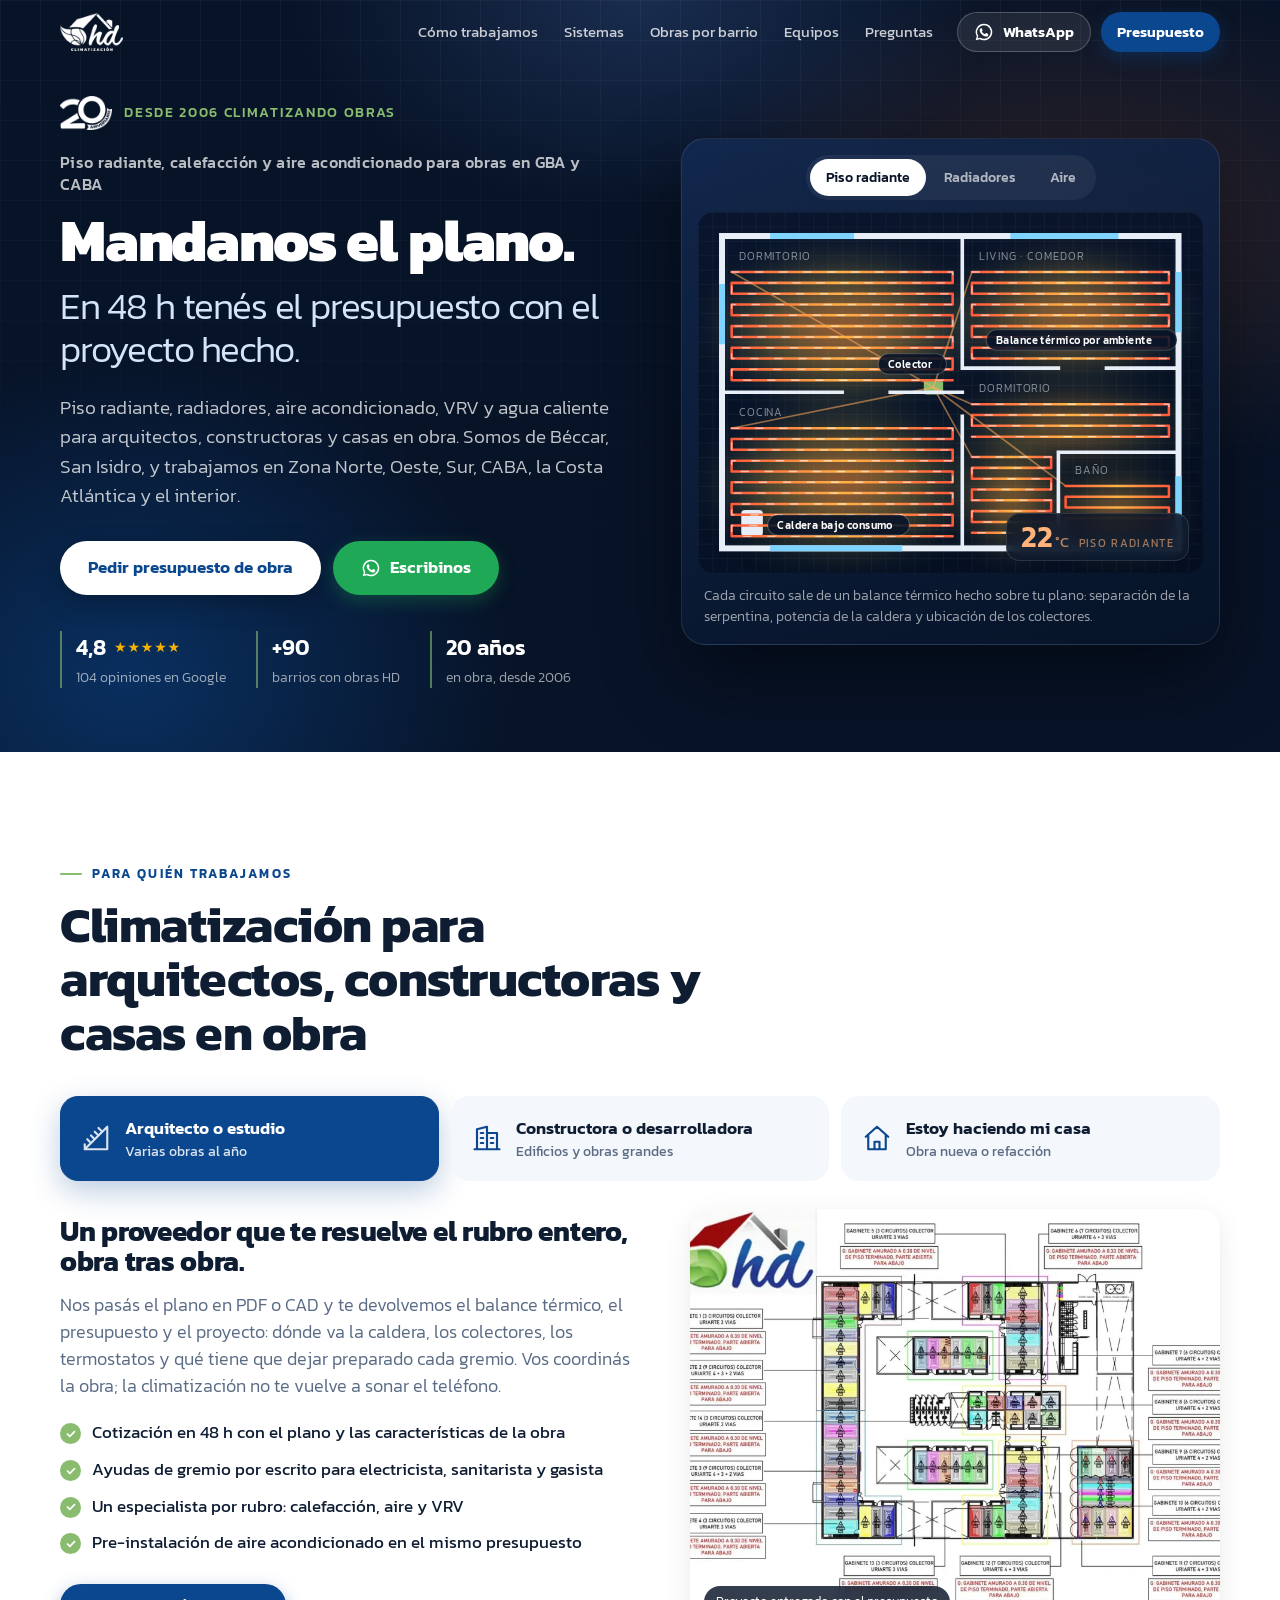
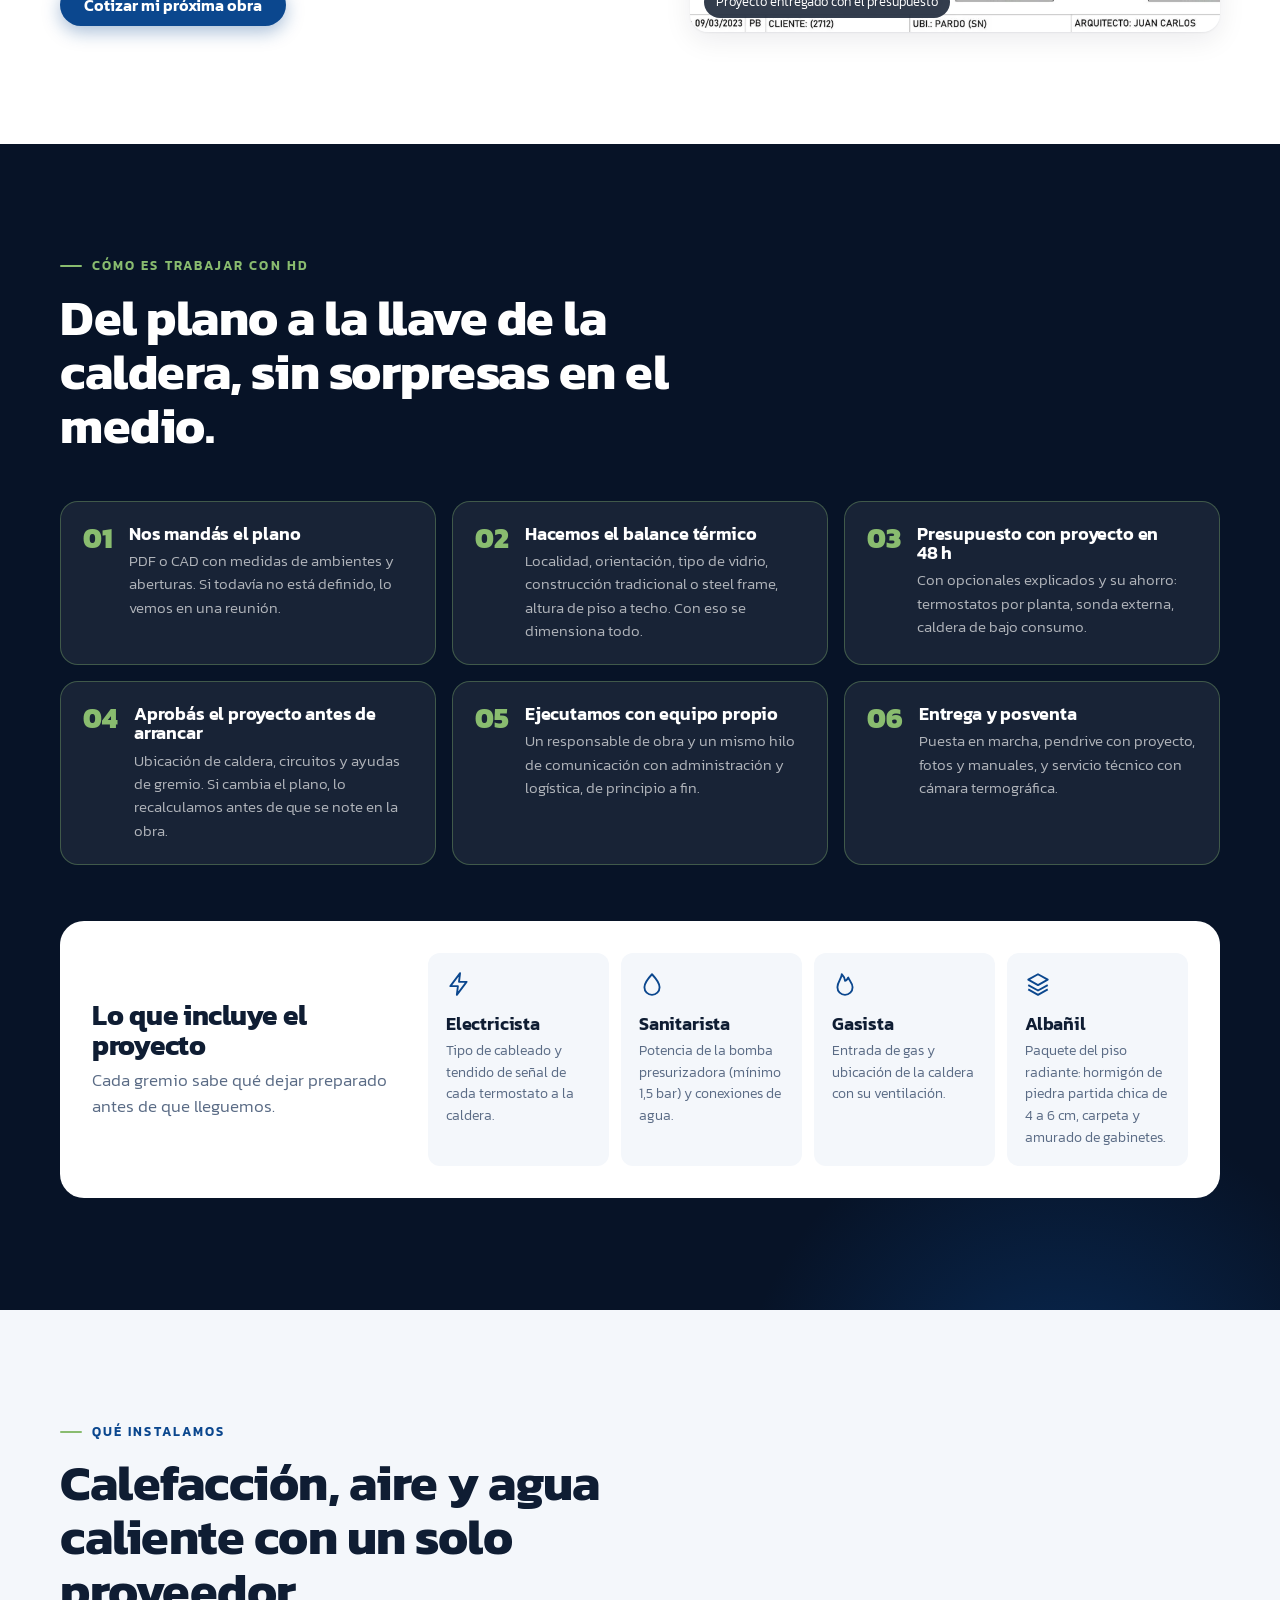
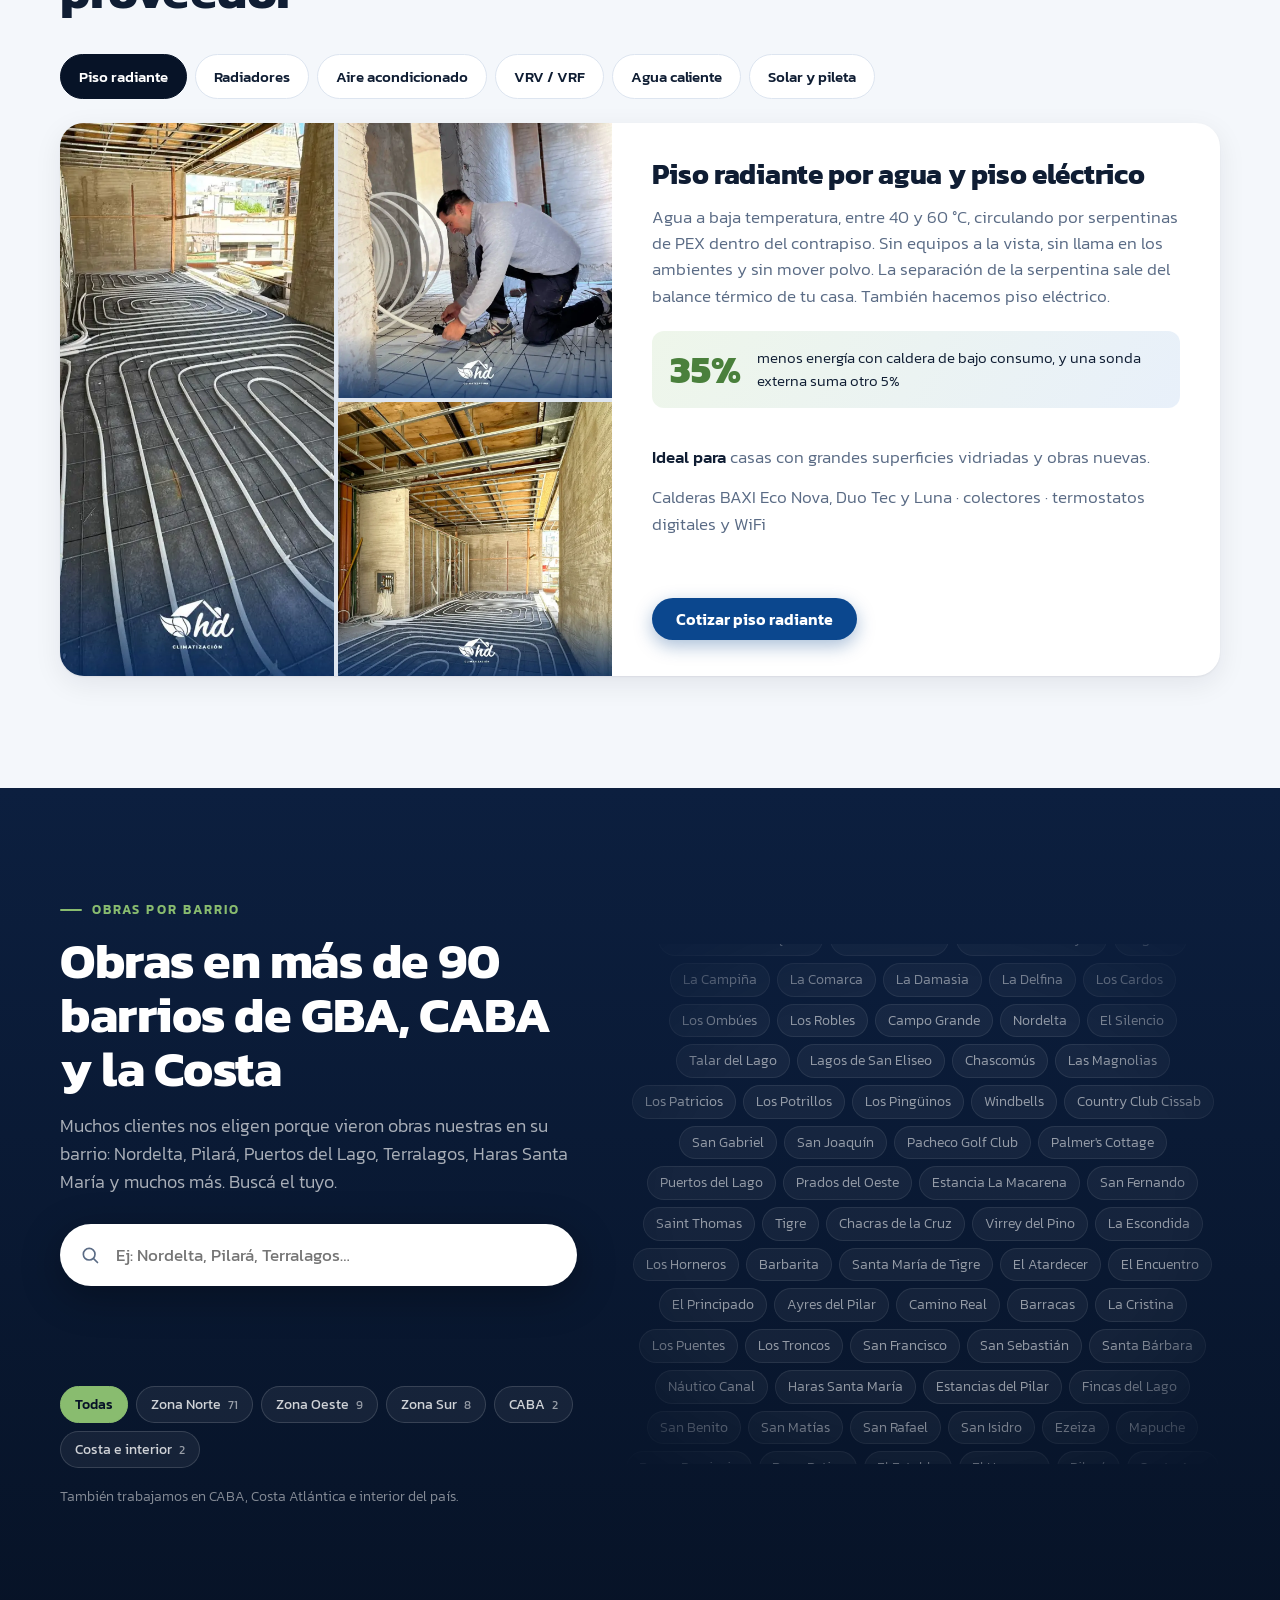
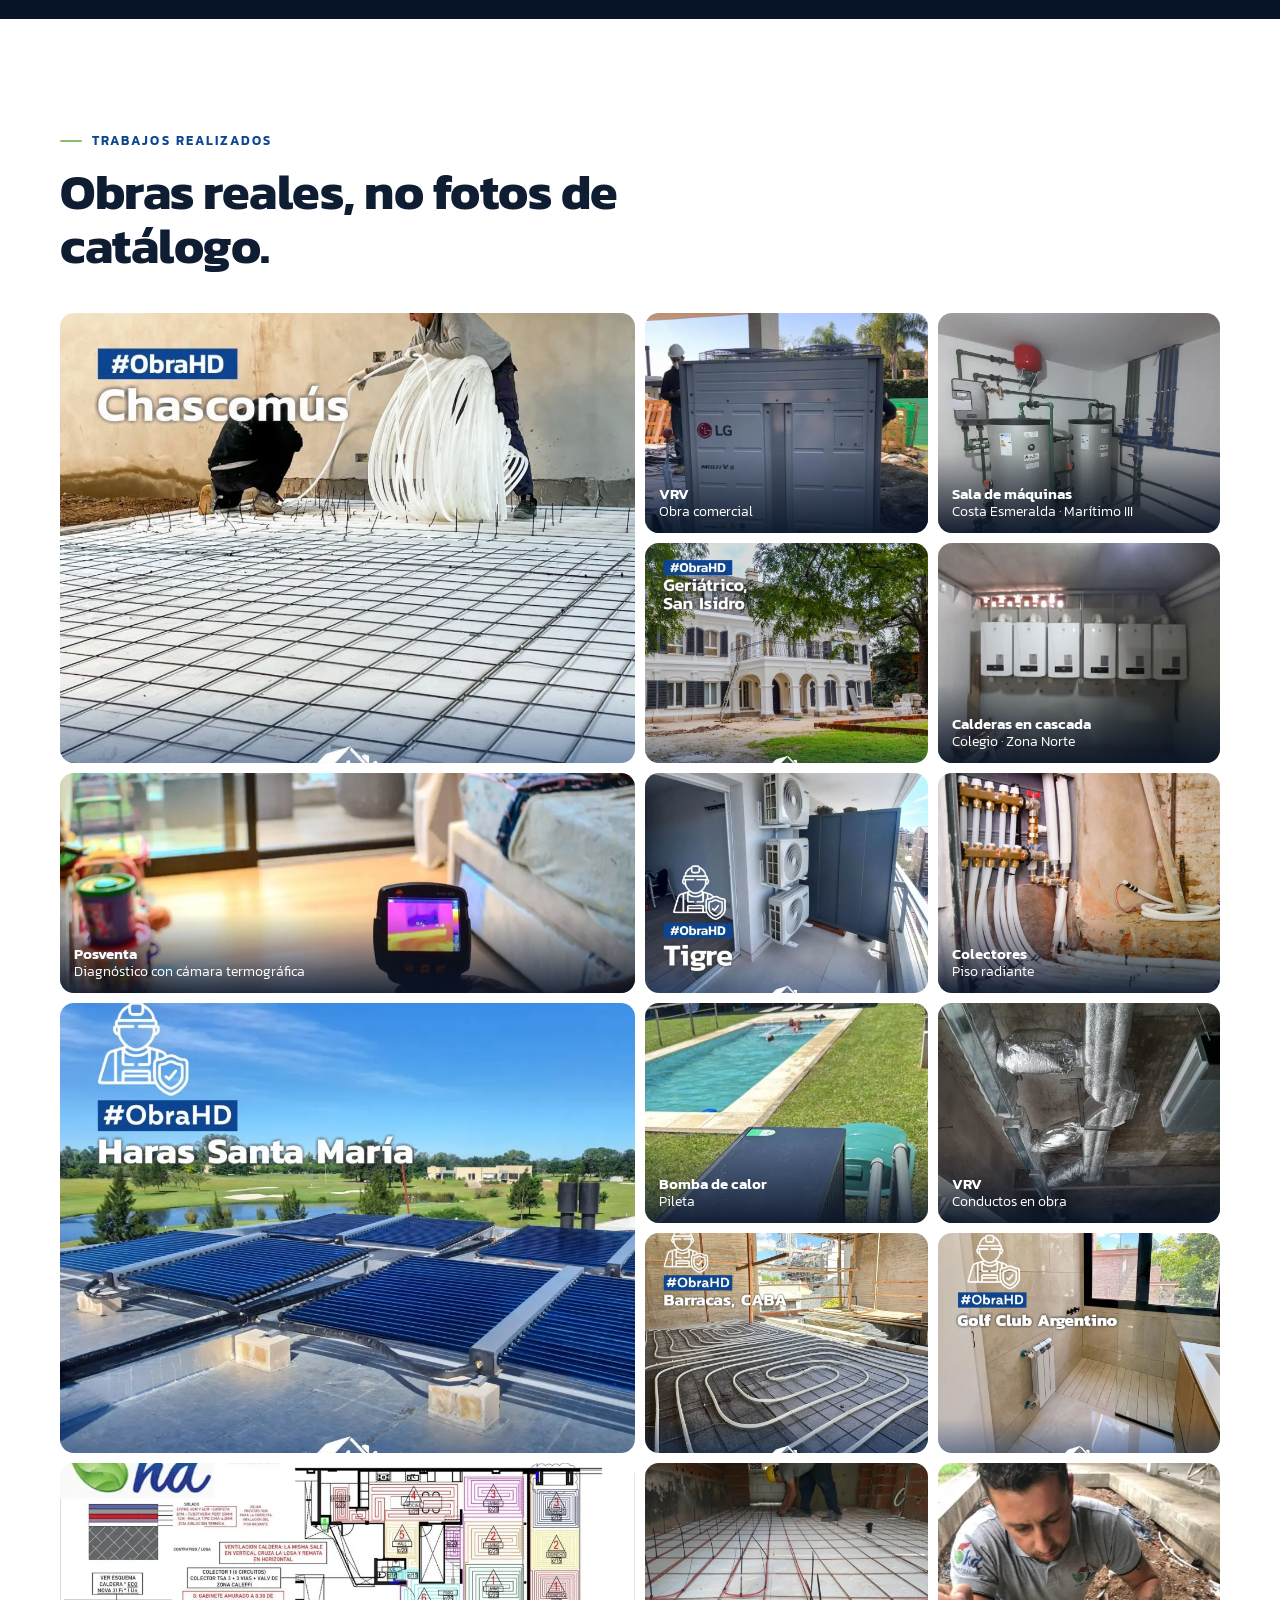
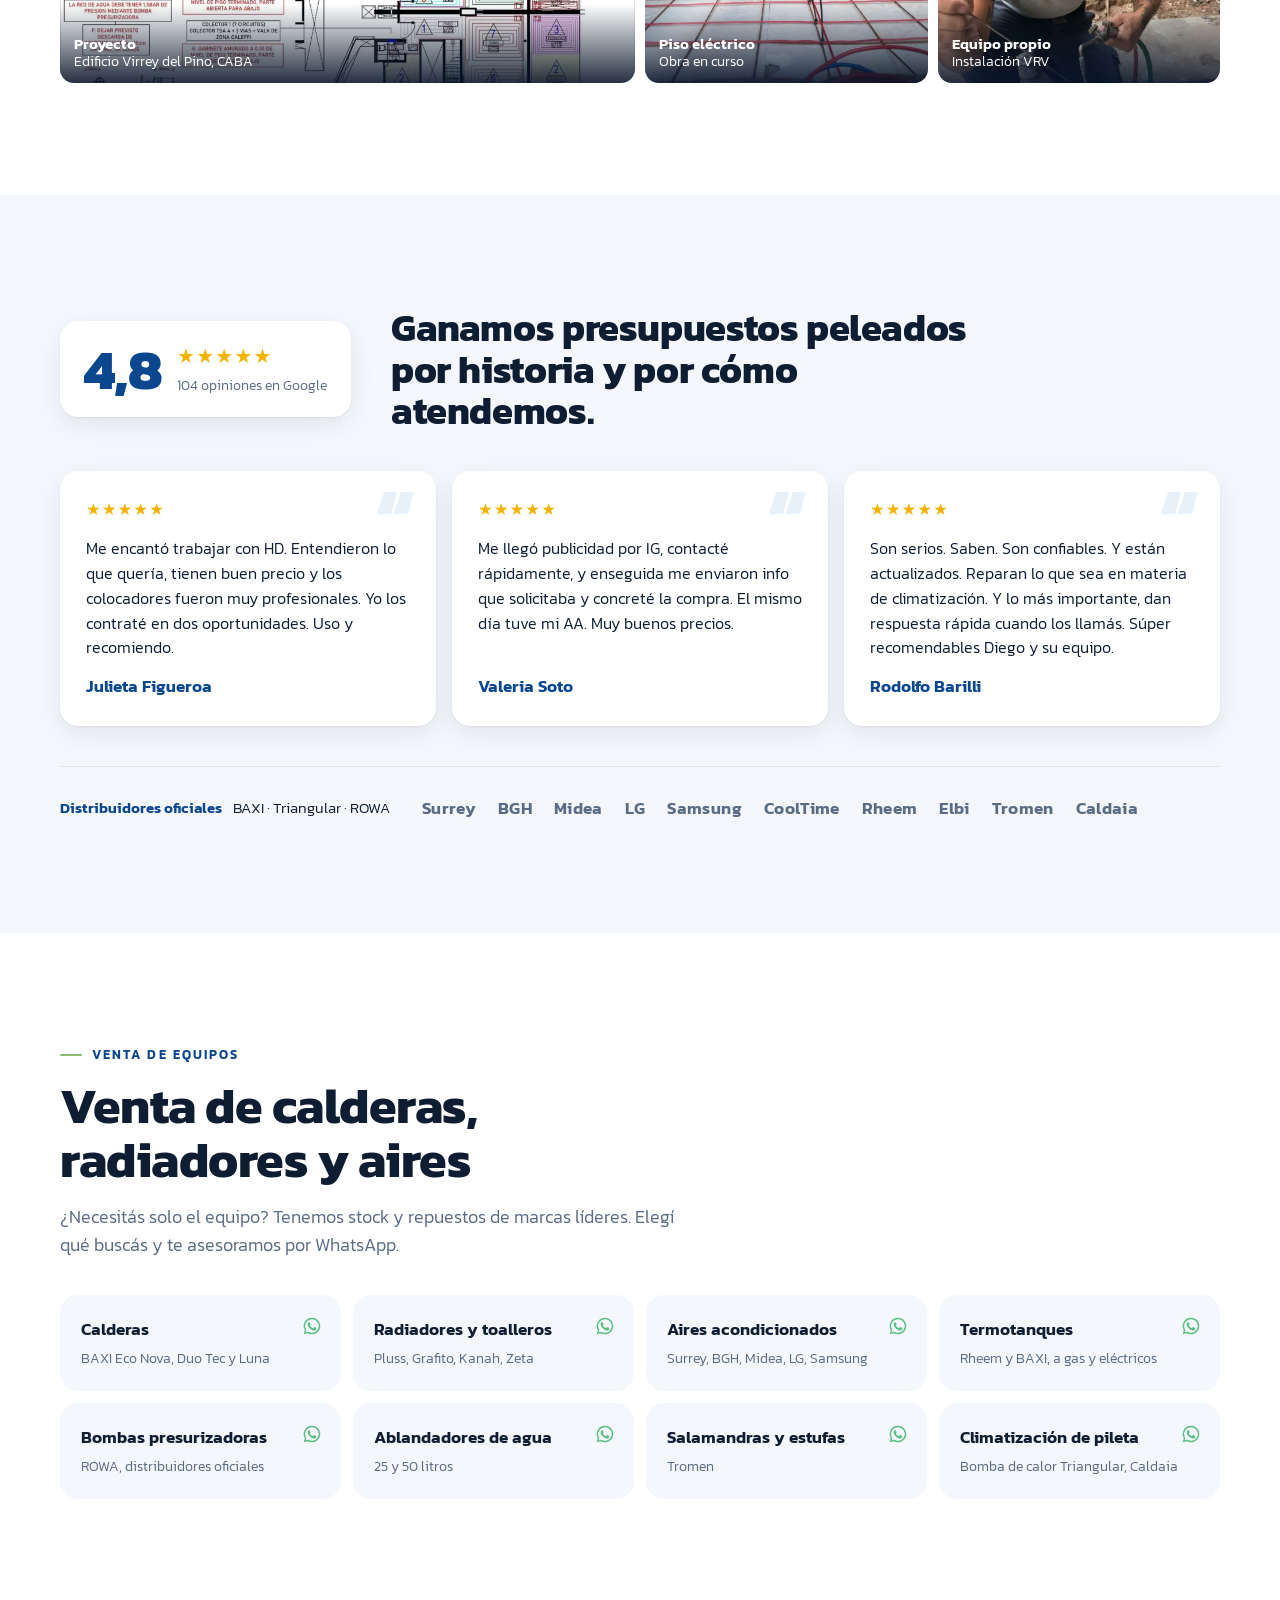
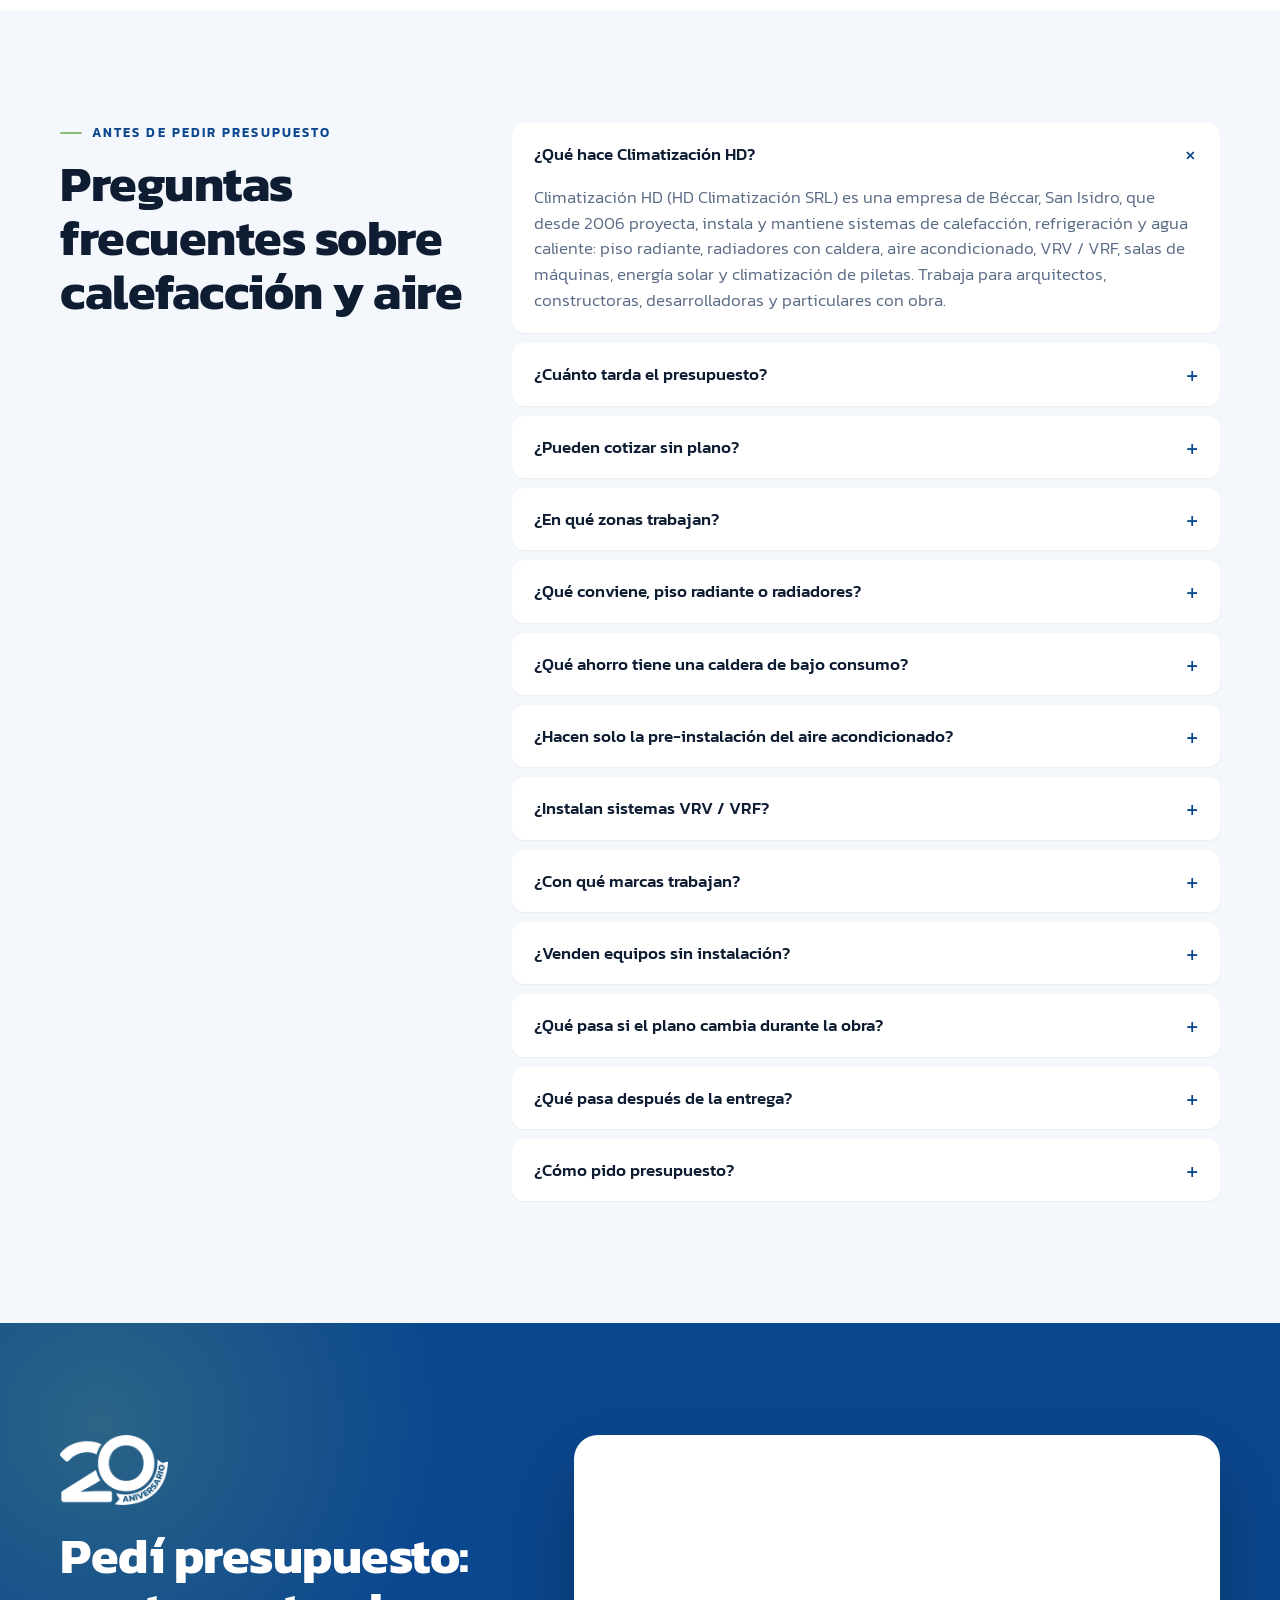
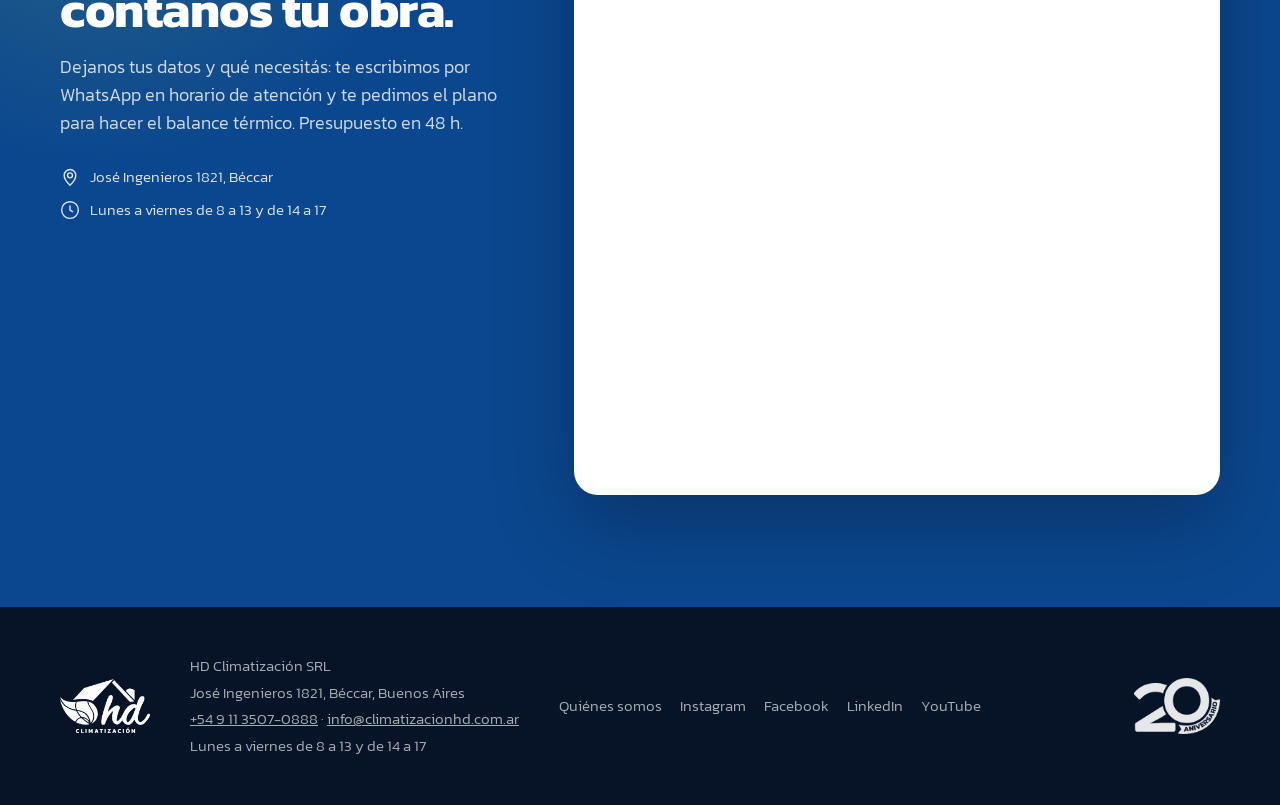
==== index.html @ b9cc6c85 "Sitio de Climatización HD (versión nueva con SEO y página Nosotros) Co-Authored-By: Claude Opus 5.5 " ====
<!doctype html>
<html lang="es-AR">
<head>
<meta charset="utf-8">
<meta name="viewport" content="width=device-width, initial-scale=1, viewport-fit=cover">
<title>Climatización HD | Piso radiante, calefacción y aire en GBA</title>
<meta name="description" content="Piso radiante, radiadores, aire acondicionado, VRV y agua caliente para obras en Zona Norte, GBA y CABA. Presupuesto con proyecto en 48 h. Desde 2006.">
<link rel="canonical" href="https://climatizacionhd.com/">
<meta name="robots" content="index, follow, max-image-preview:large">
<meta name="geo.region" content="AR-B">
<meta name="geo.placename" content="Béccar, San Isidro">
<meta property="og:type" content="website">
<meta property="og:locale" content="es_AR">
<meta property="og:site_name" content="Climatización HD">
<meta property="og:url" content="https://climatizacionhd.com/">
<meta property="og:title" content="Climatización HD · 20 años climatizando obras">
<meta property="og:description" content="Piso radiante, radiadores, aire acondicionado y VRV para obras en GBA y CABA. Mandanos el plano: en 48 h tenés el presupuesto con el proyecto hecho.">
<meta property="og:image" content="https://climatizacionhd.com/img/og.jpg">
<meta property="og:image:width" content="1200">
<meta property="og:image:height" content="630">
<meta property="og:image:alt" content="Climatización HD, calefacción y refrigeración para obras desde 2006">
<meta name="twitter:card" content="summary_large_image">
<meta name="twitter:title" content="Climatización HD · 20 años climatizando obras">
<meta name="twitter:description" content="Piso radiante, radiadores, aire acondicionado y VRV para obras en GBA y CABA. Presupuesto con proyecto en 48 h.">
<meta name="twitter:image" content="https://climatizacionhd.com/img/og.jpg">
<meta name="theme-color" content="#071327">
<link rel="icon" type="image/png" sizes="192x192" href="img/favicon.png">
<link rel="icon" type="image/png" sizes="32x32" href="img/favicon-32.png">
<link rel="apple-touch-icon" href="img/apple-touch-icon.png">
<link rel="alternate" type="text/plain" href="/llms.txt" title="Resumen para asistentes de IA">
<link rel="preconnect" href="https://fonts.googleapis.com">
<link rel="preconnect" href="https://fonts.gstatic.com" crossorigin>
<link rel="preload" as="style" href="https://fonts.googleapis.com/css2?family=Kanit:wght@300;400;500;600;700;800&display=swap">
<link href="https://fonts.googleapis.com/css2?family=Kanit:wght@300;400;500;600;700;800&display=swap" rel="stylesheet" media="print" onload="this.media='all'">
<noscript><link href="https://fonts.googleapis.com/css2?family=Kanit:wght@300;400;500;600;700;800&display=swap" rel="stylesheet"></noscript>
<link rel="stylesheet" href="estilo.css">
<script type="application/ld+json">
{"@context":"https://schema.org","@graph":[{"@type":"Organization","@id":"https://climatizacionhd.com/#organization","name":"Climatización HD","legalName":"HD Climatización SRL","url":"https://climatizacionhd.com/","logo":{"@type":"ImageObject","url":"https://climatizacionhd.com/img/logo-blanco.png","width":900,"height":539},"email":"info@climatizacionhd.com.ar","telephone":"+54 9 11 3507-0888","foundingDate":"2006","address":{"@type":"PostalAddress","streetAddress":"José Ingenieros 1821","addressLocality":"Béccar","addressRegion":"Buenos Aires","postalCode":"B1643FQI","addressCountry":"AR"},"sameAs":["https://www.instagram.com/hd_climatizacion/","https://www.facebook.com/hdclimatizacion/","https://ar.linkedin.com/company/climatizacion-hd","https://youtube.com/@climatizacionhd"],"contactPoint":{"@type":"ContactPoint","contactType":"sales","telephone":"+54 9 11 3507-0888","email":"info@climatizacionhd.com.ar","areaServed":"AR","availableLanguage":"es"}},{"@type":"HVACBusiness","@id":"https://climatizacionhd.com/#negocio","name":"Climatización HD","legalName":"HD Climatización SRL","description":"Empresa de Béccar (San Isidro) que desde 2006 proyecta, instala y mantiene piso radiante, calefacción por radiadores, aire acondicionado, VRV / VRF, agua caliente, energía solar y climatización de piletas para obras en GBA, CABA, la Costa Atlántica y el interior. Presupuesto con proyecto en 48 h con el plano.","url":"https://climatizacionhd.com/","image":["https://climatizacionhd.com/img/og.jpg"],"logo":"https://climatizacionhd.com/img/logo-blanco.png","telephone":"+54 9 11 3507-0888","email":"info@climatizacionhd.com.ar","address":{"@type":"PostalAddress","streetAddress":"José Ingenieros 1821","addressLocality":"Béccar","addressRegion":"Buenos Aires","postalCode":"B1643FQI","addressCountry":"AR"},"hasMap":"https://www.google.com/maps/search/?api=1&query=Jos%C3%A9%20Ingenieros%201821%2C%20B%C3%A9ccar%2C%20Buenos%20Aires","openingHoursSpecification":[{"@type":"OpeningHoursSpecification","dayOfWeek":["Monday","Tuesday","Wednesday","Thursday","Friday"],"opens":"08:00","closes":"13:00"},{"@type":"OpeningHoursSpecification","dayOfWeek":["Monday","Tuesday","Wednesday","Thursday","Friday"],"opens":"14:00","closes":"17:00"}],"areaServed":[{"@type":"AdministrativeArea","name":"Zona Norte del Gran Buenos Aires"},{"@type":"AdministrativeArea","name":"Zona Oeste del Gran Buenos Aires"},{"@type":"AdministrativeArea","name":"Zona Sur del Gran Buenos Aires"},{"@type":"AdministrativeArea","name":"Ciudad Autónoma de Buenos Aires"},{"@type":"AdministrativeArea","name":"Costa Atlántica, Provincia de Buenos Aires"},{"@type":"Place","name":"San Isidro"},{"@type":"Place","name":"Béccar"},{"@type":"Place","name":"Tigre"},{"@type":"Place","name":"Nordelta"},{"@type":"Place","name":"San Fernando"},{"@type":"Place","name":"Pilar"},{"@type":"Place","name":"Ezeiza"},{"@type":"Place","name":"Chascomús"},{"@type":"Place","name":"Costa Esmeralda"}],"foundingDate":"2006","parentOrganization":{"@id":"https://climatizacionhd.com/#organization"},"sameAs":["https://www.instagram.com/hd_climatizacion/","https://www.facebook.com/hdclimatizacion/","https://ar.linkedin.com/company/climatizacion-hd","https://youtube.com/@climatizacionhd"],"knowsAbout":["Piso radiante","Calefacción por radiadores","Calderas","Balance térmico","Aire acondicionado","VRV","VRF","Agua caliente sanitaria","Salas de máquinas","Energía solar","Climatización de piletas"],"brand":[{"@type":"Brand","name":"BAXI"},{"@type":"Brand","name":"Triangular"},{"@type":"Brand","name":"ROWA"}],"hasOfferCatalog":{"@type":"OfferCatalog","name":"Servicios de climatización","itemListElement":[{"@type":"Offer","itemOffered":{"@id":"https://climatizacionhd.com/#servicio-piso-radiante"}},{"@type":"Offer","itemOffered":{"@id":"https://climatizacionhd.com/#servicio-radiadores"}},{"@type":"Offer","itemOffered":{"@id":"https://climatizacionhd.com/#servicio-aire-acondicionado"}},{"@type":"Offer","itemOffered":{"@id":"https://climatizacionhd.com/#servicio-vrv"}},{"@type":"Offer","itemOffered":{"@id":"https://climatizacionhd.com/#servicio-agua-caliente"}},{"@type":"Offer","itemOffered":{"@id":"https://climatizacionhd.com/#servicio-solar-pileta"}},{"@type":"Offer","itemOffered":{"@id":"https://climatizacionhd.com/#servicio-posventa"}},{"@type":"Offer","itemOffered":{"@id":"https://climatizacionhd.com/#servicio-venta-equipos"}}]}},{"@type":"Service","@id":"https://climatizacionhd.com/#servicio-piso-radiante","name":"Instalación de piso radiante","serviceType":"Instalación de piso radiante","description":"Piso radiante por agua con serpentinas de PEX y caldera, y piso radiante eléctrico, dimensionado con balance térmico.","provider":{"@id":"https://climatizacionhd.com/#negocio"},"areaServed":[{"@type":"AdministrativeArea","name":"Zona Norte del Gran Buenos Aires"},{"@type":"AdministrativeArea","name":"Zona Oeste del Gran Buenos Aires"},{"@type":"AdministrativeArea","name":"Zona Sur del Gran Buenos Aires"},{"@type":"AdministrativeArea","name":"Ciudad Autónoma de Buenos Aires"},{"@type":"AdministrativeArea","name":"Costa Atlántica, Provincia de Buenos Aires"}],"availableChannel":{"@type":"ServiceChannel","serviceUrl":"https://climatizacionhd.com/#presupuesto","servicePhone":{"@type":"ContactPoint","telephone":"+54 9 11 3507-0888"}}},{"@type":"Service","@id":"https://climatizacionhd.com/#servicio-radiadores","name":"Calefacción por radiadores","serviceType":"Calefacción por radiadores","description":"Calefacción por radiadores y toalleros con caldera, para obras nuevas, refacciones y edificios.","provider":{"@id":"https://climatizacionhd.com/#negocio"},"areaServed":[{"@type":"AdministrativeArea","name":"Zona Norte del Gran Buenos Aires"},{"@type":"AdministrativeArea","name":"Zona Oeste del Gran Buenos Aires"},{"@type":"AdministrativeArea","name":"Zona Sur del Gran Buenos Aires"},{"@type":"AdministrativeArea","name":"Ciudad Autónoma de Buenos Aires"},{"@type":"AdministrativeArea","name":"Costa Atlántica, Provincia de Buenos Aires"}],"availableChannel":{"@type":"ServiceChannel","serviceUrl":"https://climatizacionhd.com/#presupuesto","servicePhone":{"@type":"ContactPoint","telephone":"+54 9 11 3507-0888"}}},{"@type":"Service","@id":"https://climatizacionhd.com/#servicio-aire-acondicionado","name":"Instalación y pre-instalación de aire acondicionado","serviceType":"Instalación y pre-instalación de aire acondicionado","description":"Split, multi split, piso techo, cassette y baja silueta, frío/calor e inverter; pre-instalación durante la obra.","provider":{"@id":"https://climatizacionhd.com/#negocio"},"areaServed":[{"@type":"AdministrativeArea","name":"Zona Norte del Gran Buenos Aires"},{"@type":"AdministrativeArea","name":"Zona Oeste del Gran Buenos Aires"},{"@type":"AdministrativeArea","name":"Zona Sur del Gran Buenos Aires"},{"@type":"AdministrativeArea","name":"Ciudad Autónoma de Buenos Aires"},{"@type":"AdministrativeArea","name":"Costa Atlántica, Provincia de Buenos Aires"}],"availableChannel":{"@type":"ServiceChannel","serviceUrl":"https://climatizacionhd.com/#presupuesto","servicePhone":{"@type":"ContactPoint","telephone":"+54 9 11 3507-0888"}}},{"@type":"Service","@id":"https://climatizacionhd.com/#servicio-vrv","name":"Sistemas VRV / VRF","serviceType":"Sistemas VRV / VRF","description":"Proyecto, provisión, instalación y puesta en marcha de sistemas de caudal de refrigerante variable para edificios y obras comerciales.","provider":{"@id":"https://climatizacionhd.com/#negocio"},"areaServed":[{"@type":"AdministrativeArea","name":"Zona Norte del Gran Buenos Aires"},{"@type":"AdministrativeArea","name":"Zona Oeste del Gran Buenos Aires"},{"@type":"AdministrativeArea","name":"Zona Sur del Gran Buenos Aires"},{"@type":"AdministrativeArea","name":"Ciudad Autónoma de Buenos Aires"},{"@type":"AdministrativeArea","name":"Costa Atlántica, Provincia de Buenos Aires"}],"availableChannel":{"@type":"ServiceChannel","serviceUrl":"https://climatizacionhd.com/#presupuesto","servicePhone":{"@type":"ContactPoint","telephone":"+54 9 11 3507-0888"}}},{"@type":"Service","@id":"https://climatizacionhd.com/#servicio-agua-caliente","name":"Agua caliente sanitaria y salas de máquinas","serviceType":"Agua caliente sanitaria y salas de máquinas","description":"Acumuladores de 200 a más de 1000 litros, calderas en cascada, termotanques, bombas presurizadoras y ablandadores.","provider":{"@id":"https://climatizacionhd.com/#negocio"},"areaServed":[{"@type":"AdministrativeArea","name":"Zona Norte del Gran Buenos Aires"},{"@type":"AdministrativeArea","name":"Zona Oeste del Gran Buenos Aires"},{"@type":"AdministrativeArea","name":"Zona Sur del Gran Buenos Aires"},{"@type":"AdministrativeArea","name":"Ciudad Autónoma de Buenos Aires"},{"@type":"AdministrativeArea","name":"Costa Atlántica, Provincia de Buenos Aires"}],"availableChannel":{"@type":"ServiceChannel","serviceUrl":"https://climatizacionhd.com/#presupuesto","servicePhone":{"@type":"ContactPoint","telephone":"+54 9 11 3507-0888"}}},{"@type":"Service","@id":"https://climatizacionhd.com/#servicio-solar-pileta","name":"Energía solar y climatización de piletas","serviceType":"Energía solar y climatización de piletas","description":"Termotanques y colectores solares, paneles fotovoltaicos y bomba de calor o climatizador a gas para piletas.","provider":{"@id":"https://climatizacionhd.com/#negocio"},"areaServed":[{"@type":"AdministrativeArea","name":"Zona Norte del Gran Buenos Aires"},{"@type":"AdministrativeArea","name":"Zona Oeste del Gran Buenos Aires"},{"@type":"AdministrativeArea","name":"Zona Sur del Gran Buenos Aires"},{"@type":"AdministrativeArea","name":"Ciudad Autónoma de Buenos Aires"},{"@type":"AdministrativeArea","name":"Costa Atlántica, Provincia de Buenos Aires"}],"availableChannel":{"@type":"ServiceChannel","serviceUrl":"https://climatizacionhd.com/#presupuesto","servicePhone":{"@type":"ContactPoint","telephone":"+54 9 11 3507-0888"}}},{"@type":"Service","@id":"https://climatizacionhd.com/#servicio-posventa","name":"Servicio técnico y posventa","serviceType":"Servicio técnico y posventa","description":"Mantenimiento y diagnóstico de piso radiante con cámara termográfica, sin romper.","provider":{"@id":"https://climatizacionhd.com/#negocio"},"areaServed":[{"@type":"AdministrativeArea","name":"Zona Norte del Gran Buenos Aires"},{"@type":"AdministrativeArea","name":"Zona Oeste del Gran Buenos Aires"},{"@type":"AdministrativeArea","name":"Zona Sur del Gran Buenos Aires"},{"@type":"AdministrativeArea","name":"Ciudad Autónoma de Buenos Aires"},{"@type":"AdministrativeArea","name":"Costa Atlántica, Provincia de Buenos Aires"}],"availableChannel":{"@type":"ServiceChannel","serviceUrl":"https://climatizacionhd.com/#presupuesto","servicePhone":{"@type":"ContactPoint","telephone":"+54 9 11 3507-0888"}}},{"@type":"Service","@id":"https://climatizacionhd.com/#servicio-venta-equipos","name":"Venta de equipos de climatización","serviceType":"Venta de equipos de climatización","description":"Calderas, radiadores, aires acondicionados, termotanques, bombas, ablandadores y climatizadores de pileta, con stock y repuestos.","provider":{"@id":"https://climatizacionhd.com/#negocio"},"areaServed":[{"@type":"AdministrativeArea","name":"Zona Norte del Gran Buenos Aires"},{"@type":"AdministrativeArea","name":"Zona Oeste del Gran Buenos Aires"},{"@type":"AdministrativeArea","name":"Zona Sur del Gran Buenos Aires"},{"@type":"AdministrativeArea","name":"Ciudad Autónoma de Buenos Aires"},{"@type":"AdministrativeArea","name":"Costa Atlántica, Provincia de Buenos Aires"}],"availableChannel":{"@type":"ServiceChannel","serviceUrl":"https://climatizacionhd.com/#presupuesto","servicePhone":{"@type":"ContactPoint","telephone":"+54 9 11 3507-0888"}}},{"@type":"WebSite","@id":"https://climatizacionhd.com/#website","url":"https://climatizacionhd.com/","name":"Climatización HD","inLanguage":"es-AR","publisher":{"@id":"https://climatizacionhd.com/#organization"}},{"@type":"WebPage","@id":"https://climatizacionhd.com/#webpage","url":"https://climatizacionhd.com/","name":"Climatización HD | Piso radiante, calefacción y aire en GBA","description":"Piso radiante, radiadores, aire acondicionado, VRV y agua caliente para obras en Zona Norte, GBA y CABA. Presupuesto con proyecto en 48 h. Desde 2006.","inLanguage":"es-AR","isPartOf":{"@id":"https://climatizacionhd.com/#website"},"about":{"@id":"https://climatizacionhd.com/#negocio"},"primaryImageOfPage":{"@type":"ImageObject","url":"https://climatizacionhd.com/img/og.jpg"},"dateModified":"2026-10-20"},{"@type":"FAQPage","@id":"https://climatizacionhd.com/#faq","mainEntity":[{"@type":"Question","name":"¿Qué hace Climatización HD?","acceptedAnswer":{"@type":"Answer","text":"Climatización HD (HD Climatización SRL) es una empresa de Béccar, San Isidro, que desde 2006 proyecta, instala y mantiene sistemas de calefacción, refrigeración y agua caliente: piso radiante, radiadores con caldera, aire acondicionado, VRV / VRF, salas de máquinas, energía solar y climatización de piletas. Trabaja para arquitectos, constructoras, desarrolladoras y particulares con obra."}},{"@type":"Question","name":"¿Cuánto tarda el presupuesto?","acceptedAnswer":{"@type":"Answer","text":"El presupuesto sale en 48 horas desde que recibimos el plano de la obra en PDF o CAD. Incluye el proyecto: balance térmico, ubicación de la caldera, colectores y termostatos, y las ayudas de gremio que necesita cada oficio."}},{"@type":"Question","name":"¿Pueden cotizar sin plano?","acceptedAnswer":{"@type":"Answer","text":"Para calefacción necesitamos el plano porque el presupuesto sale de un balance térmico. Si todavía no lo tenés cerrado, coordinamos una reunión por Zoom o presencial y avanzamos con lo que haya."}},{"@type":"Question","name":"¿En qué zonas trabajan?","acceptedAnswer":{"@type":"Answer","text":"Trabajamos en Zona Norte, Zona Oeste y Zona Sur del Gran Buenos Aires, en CABA, en la Costa Atlántica y en el interior del país, con obras en más de 90 barrios privados como Nordelta, Pilará, Puertos del Lago, Terralagos y Haras Santa María. En obras de la Costa la estadía del equipo corre por cuenta del cliente y se aclara en el presupuesto."}},{"@type":"Question","name":"¿Qué conviene, piso radiante o radiadores?","acceptedAnswer":{"@type":"Answer","text":"Depende de la obra. El piso radiante conviene en obras nuevas y casas con grandes superficies vidriadas: no deja equipos a la vista y, con caldera de bajo consumo, ahorra alrededor de 35% de energía. Los radiadores convienen en refacciones, casas habitadas y edificios, porque la cañería puede ir por piso, pared o cielorraso. La recomendación sale del balance térmico de tu plano."}},{"@type":"Question","name":"¿Qué ahorro tiene una caldera de bajo consumo?","acceptedAnswer":{"@type":"Answer","text":"En piso radiante, alrededor de 35% de energía; en radiadores, cerca de 15%. Una sonda externa suma otro 5%."}},{"@type":"Question","name":"¿Hacen solo la pre-instalación del aire acondicionado?","acceptedAnswer":{"@type":"Answer","text":"Sí. Podemos dejar la pre-instalación hecha durante la obra y proveer los equipos después, o todo junto. Instalamos split, multi split, piso techo, cassette y baja silueta, frío/calor e inverter."}},{"@type":"Question","name":"¿Instalan sistemas VRV / VRF?","acceptedAnswer":{"@type":"Answer","text":"Sí. Hacemos proyecto, provisión, instalación y puesta en marcha de sistemas VRV / VRF para obras comerciales, edificios, geriátricos, clínicas y casas de gran superficie, con un especialista dedicado a estas obras."}},{"@type":"Question","name":"¿Con qué marcas trabajan?","acceptedAnswer":{"@type":"Answer","text":"Somos distribuidores oficiales de BAXI · Triangular y de bombas ROWA. También trabajamos con Surrey, BGH, Midea, LG, Samsung, CoolTime, Rheem, Elbi, Tromen y Caldaia."}},{"@type":"Question","name":"¿Venden equipos sin instalación?","acceptedAnswer":{"@type":"Answer","text":"Sí. Tenemos stock y repuestos de calderas, radiadores y toalleros, aires acondicionados, termotanques, bombas presurizadoras, ablandadores, salamandras y climatizadores de pileta. Te asesoramos por WhatsApp."}},{"@type":"Question","name":"¿Qué pasa si el plano cambia durante la obra?","acceptedAnswer":{"@type":"Answer","text":"Nos avisás y recalculamos. Un cambio de ambientes o aberturas puede modificar el balance térmico y el presupuesto, y preferimos que lo sepas antes y no después."}},{"@type":"Question","name":"¿Qué pasa después de la entrega?","acceptedAnswer":{"@type":"Answer","text":"Te dejamos un pendrive con el proyecto, fotos de la obra, folletos y manuales. El servicio técnico es nuestro y usamos cámara termográfica para diagnosticar el piso radiante sin romper."}},{"@type":"Question","name":"¿Cómo pido presupuesto?","acceptedAnswer":{"@type":"Answer","text":"Completá el formulario de esta página o escribinos por WhatsApp al +54 9 11 3507-0888, o por mail a info@climatizacionhd.com.ar. Atendemos de lunes a viernes de 8 a 13 y de 14 a 17 en José Ingenieros 1821, Béccar."}}]}]}
</script>
</head>
<body>

<!-- ============ BARRA SUPERIOR ============ -->
<header class="top" id="top">
  <div class="top-in">
    <a href="#inicio" class="top-logo" aria-label="Climatización HD, ir al inicio"><img src="img/logo-blanco.webp" alt="Climatización HD" width="320" height="192"></a>
    <nav class="top-nav" aria-label="Secciones">
      <a href="#como">Cómo trabajamos</a>
      <a href="#sistemas">Sistemas</a>
      <a href="#barrios">Obras por barrio</a>
      <a href="#productos">Equipos</a>
      <a href="#faq">Preguntas</a>
    </nav>
    <div class="top-cta">
      <a class="btn btn-ghost btn-sm wa-link" data-msg="Hola, quiero hacer una consulta." href="https://wa.me/5491135070888?text=Hola%2C%20quiero%20hacer%20una%20consulta." target="_blank" rel="noopener" aria-label="Escribinos por WhatsApp"><svg class="ico" aria-hidden="true"><use href="#i-wa"/></svg><span>WhatsApp</span></a>
      <a class="btn btn-primary btn-sm" href="#presupuesto">Presupuesto</a>
    </div>
  </div>
</header>

<main>

<!-- ============ HERO ============ -->
<section class="hero" id="inicio">
  <div class="hero-bg" aria-hidden="true"></div>
  <div class="wrap hero-in">
    <div class="hero-copy">
      <p class="kicker"><img src="img/sello-blanco.webp" alt="" class="kicker-sello" width="240" height="156"> Desde 2006 climatizando obras</p>
      <h1><small class="h1-kw">Piso radiante, calefacción y aire acondicionado para obras en GBA y CABA</small>Mandanos el plano.<br><span>En 48&nbsp;h tenés el presupuesto con el proyecto hecho.</span></h1>
      <p class="lead">Piso radiante, radiadores, aire acondicionado, VRV y agua caliente para arquitectos, constructoras y casas en obra. Somos de Béccar, San Isidro, y trabajamos en Zona Norte, Oeste, Sur, CABA, la Costa Atlántica y el interior.</p>
      <div class="hero-btns">
        <a class="btn btn-primary btn-lg" href="#presupuesto">Pedir presupuesto<span class="hide-m">&nbsp;de obra</span></a>
        <a class="btn btn-wa btn-lg wa-link" data-msg="Hola, tengo una obra y quiero cotizar la climatización." href="https://wa.me/5491135070888?text=Hola%2C%20tengo%20una%20obra%20y%20quiero%20cotizar%20la%20climatizaci%C3%B3n." target="_blank" rel="noopener"><svg class="ico" aria-hidden="true"><use href="#i-wa"/></svg>Escribinos</a>
      </div>
      <ul class="hero-proof">
        <li><b>4,8 <i class="stars" aria-label="4,8 de 5 estrellas">★★★★★</i></b><span>104 opiniones en Google</span></li>
        <li><b>+90</b><span>barrios con obras HD</span></li>
        <li><b>20 años</b><span>en obra, desde 2006</span></li>
      </ul>
    </div>

    <!-- Plano interactivo (decorativo, lo dibuja app.js) -->
    <div class="plano-card" id="plano">
      <div class="plano-head">
        <div class="plano-tabs" role="tablist" aria-label="Elegí un sistema">
          <button class="on" data-sys="piso" role="tab" aria-selected="true">Piso radiante</button>
          <button data-sys="rad" role="tab" aria-selected="false">Radiadores</button>
          <button data-sys="aire" role="tab" aria-selected="false">Aire</button>
        </div>
      </div>
      <div class="plano-stage">
        <svg id="planoSvg" viewBox="0 0 420 300" role="img" aria-label="Plano de una casa con el sistema de climatización proyectado">
          <defs>
            <linearGradient id="gHeat" x1="0" y1="0" x2="1" y2="0">
              <stop offset="0" stop-color="#ff5a3c"/><stop offset=".5" stop-color="#ffb347"/><stop offset="1" stop-color="#ff5a3c"/>
            </linearGradient>
            <radialGradient id="gWarm"><stop offset="0" stop-color="#ff7a3c" stop-opacity=".75"/><stop offset=".55" stop-color="#f5c542" stop-opacity=".35"/><stop offset="1" stop-color="#89bc6f" stop-opacity="0"/></radialGradient>
            <radialGradient id="gCool"><stop offset="0" stop-color="#7fd3ff" stop-opacity=".8"/><stop offset=".6" stop-color="#3b8cff" stop-opacity=".3"/><stop offset="1" stop-color="#0b478e" stop-opacity="0"/></radialGradient>
            <filter id="fBlur" x="-50%" y="-50%" width="200%" height="200%"><feGaussianBlur stdDeviation="14"/></filter>
            <pattern id="pGrid" width="12" height="12" patternUnits="userSpaceOnUse"><path d="M12 0H0V12" fill="none" stroke="rgba(255,255,255,.05)" stroke-width="1"/></pattern>
          </defs>
          <rect x="0" y="0" width="420" height="300" fill="url(#pGrid)"/>
          <g id="heatLayer" filter="url(#fBlur)"></g>
          <g id="sysLayer"></g>
          <g id="walls" fill="none" stroke="#e8eef8" stroke-linecap="square">
            <rect x="20" y="20" width="380" height="260" stroke-width="5"/>
            <path d="M220 20V130 M220 170V280 M20 150H120 M160 150H220 M220 130H300 M340 130H400 M300 200H400 M300 200V280" stroke-width="3"/>
          </g>
          <g id="windows" stroke="#7fd3ff" stroke-width="5" stroke-linecap="butt">
            <path d="M60 20H130 M260 20H350 M20 60V110 M400 50V100 M60 280H170 M330 280H380 M400 220V260"/>
          </g>
          <g class="rooms" fill="rgba(232,238,248,.55)" font-size="9.5" font-family="Kanit" letter-spacing=".08em">
            <text x="34" y="40">DORMITORIO</text><text x="234" y="40">LIVING · COMEDOR</text><text x="34" y="170">COCINA</text><text x="234" y="150">DORMITORIO</text><text x="314" y="218">BAÑO</text>
          </g>
          <g id="tags"></g>
        </svg>
        <div class="plano-temp" aria-live="polite"><span id="tempVal">12</span><small>°C</small><em id="tempLbl">ambiente</em></div>
      </div>
      <p class="plano-foot" id="planoFoot">Cada circuito sale de un balance térmico hecho sobre tu plano: separación de la serpentina, potencia de la caldera y ubicación de los colectores.</p>
    </div>
  </div>
</section>

<!-- ============ PERFILES ============ -->
<section class="perfiles" id="perfiles">
  <div class="wrap">
    <p class="eyebrow">Para quién trabajamos</p>
    <h2>Climatización para arquitectos, constructoras y casas en obra</h2>
    <div class="perfil-tabs" role="tablist" aria-label="Elegí tu perfil">
      <button class="perfil-btn on" data-perfil="arq" role="tab" aria-selected="true"><svg class="ico" aria-hidden="true"><use href="#i-regla"/></svg><b>Arquitecto o estudio</b><span>Varias obras al año</span></button>
      <button class="perfil-btn" data-perfil="cons" role="tab" aria-selected="false"><svg class="ico" aria-hidden="true"><use href="#i-edif"/></svg><b>Constructora o desarrolladora</b><span>Edificios y obras grandes</span></button>
      <button class="perfil-btn" data-perfil="part" role="tab" aria-selected="false"><svg class="ico" aria-hidden="true"><use href="#i-casa"/></svg><b>Estoy haciendo mi casa</b><span>Obra nueva o refacción</span></button>
    </div>

    <div class="perfil-panel on" data-perfil="arq">
      <div class="perfil-txt">
        <h3>Un proveedor que te resuelve el rubro entero, obra tras obra.</h3>
        <p>Nos pasás el plano en PDF o CAD y te devolvemos el balance térmico, el presupuesto y el proyecto: dónde va la caldera, los colectores, los termostatos y qué tiene que dejar preparado cada gremio. Vos coordinás la obra; la climatización no te vuelve a sonar el teléfono.</p>
        <ul class="checks">
          <li>Cotización en 48&nbsp;h con el plano y las características de la obra</li>
          <li>Ayudas de gremio por escrito para electricista, sanitarista y gasista</li>
          <li>Un especialista por rubro: calefacción, aire y VRV</li>
          <li>Pre-instalación de aire acondicionado en el mismo presupuesto</li>
        </ul>
        <a class="btn btn-primary" href="#presupuesto">Cotizar mi próxima obra</a>
      </div>
      <figure class="perfil-img"><img src="img/plano-piso.webp" alt="Proyecto de piso radiante con ubicación de colectores y caldera" width="1000" height="707" loading="lazy" decoding="async"><figcaption>Proyecto entregado con el presupuesto</figcaption></figure>
    </div>

    <div class="perfil-panel" data-perfil="cons">
      <div class="perfil-txt">
        <h3>Edificios, VRV y salas de máquinas, con responsable de obra propio.</h3>
        <p>Instalamos, pre-instalamos y mantenemos sistemas centralizados y unidades individuales en edificios residenciales, colegios, geriátricos y desarrollos en barrios privados. El proyecto se aprueba antes de arrancar y la obra la ejecuta nuestro equipo.</p>
        <ul class="checks">
          <li>VRV / VRF para obras comerciales y casas de gran superficie</li>
          <li>Salas de máquinas con calderas en cascada y acumuladores</li>
          <li>Edificios en CABA, colegio en zona norte y geriátrico en San Isidro</li>
          <li>Distribuidores oficiales BAXI · Triangular y ROWA</li>
        </ul>
        <a class="btn btn-primary" href="#presupuesto">Cotizar un desarrollo</a>
      </div>
      <figure class="perfil-img"><img src="img/vrv-equipos.webp" alt="Equipos VRV instalados en obra" width="1000" height="750" loading="lazy" decoding="async"><figcaption>Equipos VRV en obra</figcaption></figure>
    </div>

    <div class="perfil-panel" data-perfil="part">
      <div class="perfil-txt">
        <h3>Tu casa calefaccionada sin equipos a la vista y con menos consumo.</h3>
        <p>Te ayudamos a elegir entre piso radiante, radiadores o aire según cómo está construida tu casa: orientación, aberturas, tipo de vidrio, altura. Al terminar te dejamos un pendrive con el proyecto, las fotos de la obra y los manuales, y el posventa lo hacemos nosotros.</p>
        <ul class="checks">
          <li>Caldera de bajo consumo: hasta 35% menos de energía en piso radiante</li>
          <li>Termostato WiFi para manejarla desde el celular</li>
          <li>Posventa con cámara termográfica para encontrar fallas sin romper</li>
          <li>Obras en más de 90 barrios privados de GBA y la Costa</li>
        </ul>
        <a class="btn btn-primary" href="#presupuesto">Cotizar mi casa</a>
      </div>
      <figure class="perfil-img"><img src="img/radiador-ventana.webp" alt="Radiador instalado bajo una ventana en Golf Club Argentino" width="1000" height="995" loading="lazy" decoding="async"><figcaption>Radiadores · Golf Club Argentino</figcaption></figure>
    </div>
  </div>
</section>

<!-- ============ CÓMO TRABAJAMOS ============ -->
<section class="como" id="como">
  <div class="wrap">
    <p class="eyebrow eyebrow-l">Cómo es trabajar con HD</p>
    <h2>Del plano a la llave de la caldera, sin sorpresas en el medio.</h2>
    <ol class="pasos" id="pasos">
      <li><span class="paso-n">01</span><div><h3>Nos mandás el plano</h3><p>PDF o CAD con medidas de ambientes y aberturas. Si todavía no está definido, lo vemos en una reunión.</p></div></li>
      <li><span class="paso-n">02</span><div><h3>Hacemos el balance térmico</h3><p>Localidad, orientación, tipo de vidrio, construcción tradicional o steel frame, altura de piso a techo. Con eso se dimensiona todo.</p></div></li>
      <li><span class="paso-n">03</span><div><h3>Presupuesto con proyecto en 48&nbsp;h</h3><p>Con opcionales explicados y su ahorro: termostatos por planta, sonda externa, caldera de bajo consumo.</p></div></li>
      <li><span class="paso-n">04</span><div><h3>Aprobás el proyecto antes de arrancar</h3><p>Ubicación de caldera, circuitos y ayudas de gremio. Si cambia el plano, lo recalculamos antes de que se note en la obra.</p></div></li>
      <li><span class="paso-n">05</span><div><h3>Ejecutamos con equipo propio</h3><p>Un responsable de obra y un mismo hilo de comunicación con administración y logística, de principio a fin.</p></div></li>
      <li><span class="paso-n">06</span><div><h3>Entrega y posventa</h3><p>Puesta en marcha, pendrive con proyecto, fotos y manuales, y servicio técnico con cámara termográfica.</p></div></li>
    </ol>

    <div class="gremios">
      <div class="gremios-head">
        <h3>Lo que incluye el proyecto</h3>
        <p>Cada gremio sabe qué dejar preparado antes de que lleguemos.</p>
      </div>
      <div class="gremio-grid">
        <article class="gremio"><svg class="ico" aria-hidden="true"><use href="#i-rayo"/></svg><h4>Electricista</h4><p>Tipo de cableado y tendido de señal de cada termostato a la caldera.</p></article>
        <article class="gremio"><svg class="ico" aria-hidden="true"><use href="#i-gota"/></svg><h4>Sanitarista</h4><p>Potencia de la bomba presurizadora (mínimo 1,5 bar) y conexiones de agua.</p></article>
        <article class="gremio"><svg class="ico" aria-hidden="true"><use href="#i-llama"/></svg><h4>Gasista</h4><p>Entrada de gas y ubicación de la caldera con su ventilación.</p></article>
        <article class="gremio"><svg class="ico" aria-hidden="true"><use href="#i-capas"/></svg><h4>Albañil</h4><p>Paquete del piso radiante: hormigón de piedra partida chica de 4 a 6 cm, carpeta y amurado de gabinetes.</p></article>
      </div>
    </div>
  </div>
</section>

<!-- ============ SISTEMAS ============ -->
<section class="sistemas" id="sistemas">
  <div class="wrap">
    <p class="eyebrow">Qué instalamos</p>
    <h2>Calefacción, aire y agua caliente con un solo proveedor</h2>
    <div class="sis-tabs" role="tablist" id="sisTabs" aria-label="Sistemas que instalamos">
      <button role="tab" data-id="piso" aria-selected="true" aria-controls="sis-piso" class="on">Piso radiante</button>
      <button role="tab" data-id="rad" aria-selected="false" aria-controls="sis-rad">Radiadores</button>
      <button role="tab" data-id="aire" aria-selected="false" aria-controls="sis-aire">Aire acondicionado</button>
      <button role="tab" data-id="vrv" aria-selected="false" aria-controls="sis-vrv">VRV / VRF</button>
      <button role="tab" data-id="agua" aria-selected="false" aria-controls="sis-agua">Agua caliente</button>
      <button role="tab" data-id="solar" aria-selected="false" aria-controls="sis-solar">Solar y pileta</button>
    </div>
    <div class="sis-panels" id="sisPanels">
    <div class="sis-panel on" id="sis-piso" role="tabpanel" data-id="piso">
      <div class="sis-fotos"><img src="img/piso-obra2.webp" alt="Serpentinas de piso radiante colocadas sobre el aislante en una obra" width="1000" height="1000" loading="lazy" decoding="async"><img src="img/colectores-tecnico.webp" alt="Técnico de Climatización HD conectando los colectores del piso radiante" width="1000" height="999" loading="lazy" decoding="async"><img src="img/piso-obra.webp" alt="Circuitos de piso radiante en obra antes de la carpeta" width="1000" height="1000" loading="lazy" decoding="async"></div>
      <div class="sis-txt">
        <h3>Piso radiante por agua y piso eléctrico</h3>
        <p>Agua a baja temperatura, entre 40 y 60 °C, circulando por serpentinas de PEX dentro del contrapiso. Sin equipos a la vista, sin llama en los ambientes y sin mover polvo. La separación de la serpentina sale del balance térmico de tu casa. También hacemos piso eléctrico.</p>
        <div class="sis-dato"><b>35%</b><span>menos energía con caldera de bajo consumo, y una sonda externa suma otro 5%</span></div>
        <p class="sis-ideal"><b>Ideal para</b> casas con grandes superficies vidriadas y obras nuevas.</p>
        <p class="sis-marcas">Calderas BAXI Eco Nova, Duo Tec y Luna · colectores · termostatos digitales y WiFi</p>
        <div class="sis-cta"><a class="btn btn-primary" href="#presupuesto">Cotizar piso radiante</a></div>
      </div>
    </div>
    <div class="sis-panel" id="sis-rad" role="tabpanel" data-id="rad">
      <div class="sis-fotos"><img src="img/radiador-ventana.webp" alt="Radiador instalado bajo una ventana" width="1000" height="995" loading="lazy" decoding="async"><img src="img/radiador-blanco.webp" alt="Radiador blanco de aluminio instalado por Climatización HD" width="1000" height="1000" loading="lazy" decoding="async"><img src="img/colegio-calderas.webp" alt="Calderas en cascada en la sala de máquinas de un colegio de zona norte" width="1000" height="750" loading="lazy" decoding="async"></div>
      <div class="sis-txt">
        <h3>Calefacción por radiadores con caldera</h3>
        <p>Calor rápido y control por ambiente. La opción para refacciones o cuando el piso ya está hecho: la cañería va por piso, pared o cielorraso según tu obra. Toalleros para baños y la misma caldera puede darte agua caliente.</p>
        <div class="sis-dato"><b>15%</b><span>menos consumo con caldera de bajo consumo</span></div>
        <p class="sis-ideal"><b>Ideal para</b> refacciones, casas habitadas y edificios.</p>
        <p class="sis-marcas">Radiadores Pluss, Pluss Grafito, Kanah 500 y Best · toalleros Zeta 500 y 800</p>
        <div class="sis-cta"><a class="btn btn-primary" href="#presupuesto">Cotizar radiadores</a></div>
      </div>
    </div>
    <div class="sis-panel" id="sis-aire" role="tabpanel" data-id="aire">
      <div class="sis-fotos"><img src="img/aire-techo2.webp" alt="Equipo de aire acondicionado piso techo instalado" width="751" height="1000" loading="lazy" decoding="async"><img src="img/aire-exterior.webp" alt="Unidades exteriores de aire acondicionado instaladas en fachada" width="1000" height="750" loading="lazy" decoding="async"><img src="img/aire-split.webp" alt="Aire acondicionado split instalado en un ambiente" width="1000" height="1000" loading="lazy" decoding="async"></div>
      <div class="sis-txt">
        <h3>Aire acondicionado y pre-instalación en obra</h3>
        <p>Split, multi split, piso techo, cassette y baja silueta, frío/calor e inverter. Si la casa está en obra, dejamos la pre-instalación hecha y los equipos se colocan cuando los necesites, sin romper nada.</p>
        <div style="height:22px"></div>
        <p class="sis-ideal"><b>Ideal para</b> obras en curso que quieren dejar todo previsto.</p>
        <p class="sis-marcas">Surrey · BGH · Midea · LG · Samsung · CoolTime</p>
        <div class="sis-cta"><a class="btn btn-primary" href="#presupuesto">Cotizar aire acondicionado</a></div>
      </div>
    </div>
    <div class="sis-panel" id="sis-vrv" role="tabpanel" data-id="vrv">
      <div class="sis-fotos"><img src="img/vrv-lg.webp" alt="Equipos exteriores VRV LG instalados por Climatización HD" width="750" height="1000" loading="lazy" decoding="async"><img src="img/vrv-cassette.webp" alt="Unidad interior VRV tipo cassette en cielorraso" width="1000" height="1000" loading="lazy" decoding="async"><img src="img/vrv-conductos.webp" alt="Conductos de un sistema VRV en obra" width="1000" height="1000" loading="lazy" decoding="async"></div>
      <div class="sis-txt">
        <h3>Sistemas VRV / VRF para edificios y obras comerciales</h3>
        <p>Un sistema de caudal de refrigerante variable que alimenta muchas unidades interiores desde pocos equipos exteriores: cada ambiente a su temperatura con la eficiencia de una central. Tenemos un especialista dedicado a estas obras.</p>
        <div style="height:22px"></div>
        <p class="sis-ideal"><b>Ideal para</b> obras comerciales, edificios, geriátricos, clínicas y casas de gran superficie.</p>
        <p class="sis-marcas">Proyecto, provisión, instalación y puesta en marcha</p>
        <div class="sis-cta"><a class="btn btn-primary" href="#presupuesto">Cotizar vrv / vrf</a></div>
      </div>
    </div>
    <div class="sis-panel" id="sis-agua" role="tabpanel" data-id="agua">
      <div class="sis-fotos"><img src="img/sala-costa.webp" alt="Sala de máquinas con acumuladores en Costa Esmeralda" width="1000" height="1000" loading="lazy" decoding="async"><img src="img/sala-maquinas.webp" alt="Sala de máquinas con calderas y acumuladores de agua caliente" width="1000" height="750" loading="lazy" decoding="async"><img src="img/sala-maquinas2.webp" alt="Cañerías y bombas de una sala de máquinas" width="1000" height="750" loading="lazy" decoding="async"></div>
      <div class="sis-txt">
        <h3>Agua caliente sanitaria y salas de máquinas</h3>
        <p>Acumuladores de 200 a más de 1000 litros, calderas en cascada, termotanques a gas y eléctricos, bombas presurizadoras y ablandadores que protegen la caldera del sarro. Para casas con muchos baños y para edificios.</p>
        <div style="height:22px"></div>
        <p class="sis-ideal"><b>Ideal para</b> grandes consumos, edificios y casas con varios baños.</p>
        <p class="sis-marcas">Elbi · Rheem · BAXI · bombas ROWA (distribuidores oficiales)</p>
        <div class="sis-cta"><a class="btn btn-primary" href="#presupuesto">Cotizar agua caliente</a></div>
      </div>
    </div>
    <div class="sis-panel" id="sis-solar" role="tabpanel" data-id="solar">
      <div class="sis-fotos"><img src="img/pileta.webp" alt="Bomba de calor para climatizar una pileta" width="563" height="1000" loading="lazy" decoding="async"><img src="img/solar-costa2.webp" alt="Termotanques solares instalados en la Costa Atlántica" width="1000" height="1000" loading="lazy" decoding="async"><img src="img/solar-costa3.webp" alt="Colectores solares sobre un techo en la Costa Atlántica" width="1000" height="1000" loading="lazy" decoding="async"></div>
      <div class="sis-txt">
        <h3>Energía solar y climatización de piletas</h3>
        <p>Termotanques y colectores solares para el agua caliente, paneles fotovoltaicos, y bomba de calor inverter o climatizador a gas para extender la temporada de pileta.</p>
        <div class="sis-dato"><b>70%</b><span>menos costo climatizando la pileta con bomba de calor frente a hacerlo a gas</span></div>
        <p class="sis-ideal"><b>Ideal para</b> casas en barrios privados y en la Costa.</p>
        <p class="sis-marcas">Habitat Sustentable · bomba de calor Triangular · Caldaia</p>
        <div class="sis-cta"><a class="btn btn-primary" href="#presupuesto">Cotizar solar y pileta</a></div>
      </div>
    </div>
    </div>
  </div>
</section>

<!-- ============ BARRIOS ============ -->
<section class="barrios" id="barrios">
  <div class="wrap barrios-in">
    <div class="barrios-copy">
      <p class="eyebrow eyebrow-l">Obras por barrio</p>
      <h2>Obras en más de 90 barrios de GBA, CABA y la Costa</h2>
      <p class="lead-s">Muchos clientes nos eligen porque vieron obras nuestras en su barrio: Nordelta, Pilará, Puertos del Lago, Terralagos, Haras Santa María y muchos más. Buscá el tuyo.</p>
      <label class="buscador">
        <svg class="ico" aria-hidden="true"><use href="#i-lupa"/></svg>
        <input id="barrioInput" type="search" placeholder="Ej: Nordelta, Pilará, Terralagos…" autocomplete="off" aria-label="Buscá tu barrio">
      </label>
      <div class="barrio-res" id="barrioRes" aria-live="polite"></div>
      <div class="zona-tabs" id="zonaTabs">
        <button type="button" class="on" data-z="Todas">Todas</button>
        <button type="button" data-z="Zona Norte">Zona Norte <small>71</small></button>
        <button type="button" data-z="Zona Oeste">Zona Oeste <small>9</small></button>
        <button type="button" data-z="Zona Sur">Zona Sur <small>8</small></button>
        <button type="button" data-z="CABA">CABA <small>2</small></button>
        <button type="button" data-z="Costa e interior">Costa e interior <small>2</small></button>
      </div>
      <p class="barrios-cov">También trabajamos en CABA, Costa Atlántica e interior del país.</p>
    </div>
    <div class="nube" id="nube" aria-label="Barrios con obras de Climatización HD"><span data-z="Zona Norte" data-n="barrancas de san jose">Barrancas de San José</span><span data-z="Zona Norte" data-n="el canton">El Cantón</span><span data-z="Zona Norte" data-n="el naudir">El Naudir</span><span data-z="Zona Norte" data-n="el recodo">El Recodo</span><span data-z="Zona Norte" data-n="san carlos country club">San Carlos Country Club</span><span data-z="Zona Norte" data-n="martindale">Martindale</span><span data-z="Zona Norte" data-n="lagos del norte">Lagos del Norte</span><span data-z="Zona Norte" data-n="el lago">El Lago</span><span data-z="Zona Norte" data-n="san marco">San Marco</span><span data-z="Zona Norte" data-n="san pablo">San Pablo</span><span data-z="Zona Norte" data-n="santa ana">Santa Ana</span><span data-z="Zona Oeste" data-n="san diego">San Diego</span><span data-z="Zona Norte" data-n="pilar del este">Pilar del Este</span><span data-z="Zona Norte" data-n="pilar del lago">Pilar del Lago</span><span data-z="Zona Norte" data-n="rincon de la horqueta">Rincón de La Horqueta</span><span data-z="Zona Norte" data-n="santa catalina">Santa Catalina</span><span data-z="Zona Oeste" data-n="maria del buen ayre">María del Buen Ayre</span><span data-z="Zona Norte" data-n="lagoon">Lagoon</span><span data-z="Zona Norte" data-n="la campina">La Campiña</span><span data-z="Zona Norte" data-n="la comarca">La Comarca</span><span data-z="Zona Norte" data-n="la damasia">La Damasia</span><span data-z="Zona Norte" data-n="la delfina">La Delfina</span><span data-z="Zona Norte" data-n="los cardos">Los Cardos</span><span data-z="Zona Norte" data-n="los ombues">Los Ombúes</span><span data-z="Zona Norte" data-n="los robles">Los Robles</span><span data-z="Zona Norte" data-n="campo grande">Campo Grande</span><span data-z="Zona Norte" data-n="nordelta">Nordelta</span><span data-z="Zona Norte" data-n="el silencio">El Silencio</span><span data-z="Zona Norte" data-n="talar del lago">Talar del Lago</span><span data-z="Zona Sur" data-n="lagos de san eliseo">Lagos de San Eliseo</span><span data-z="Costa e interior" data-n="chascomus">Chascomús</span><span data-z="Zona Norte" data-n="las magnolias">Las Magnolias</span><span data-z="Zona Norte" data-n="los patricios">Los Patricios</span><span data-z="Zona Norte" data-n="los potrillos">Los Potrillos</span><span data-z="Zona Oeste" data-n="los pinguinos">Los Pingüinos</span><span data-z="Zona Norte" data-n="windbells">Windbells</span><span data-z="Zona Sur" data-n="country club cissab">Country Club Cissab</span><span data-z="Zona Norte" data-n="san gabriel">San Gabriel</span><span data-z="Zona Norte" data-n="san joaquin">San Joaquín</span><span data-z="Zona Norte" data-n="pacheco golf club">Pacheco Golf Club</span><span data-z="Zona Norte" data-n="palmers cottage">Palmer's Cottage</span><span data-z="Zona Norte" data-n="puertos del lago">Puertos del Lago</span><span data-z="Zona Oeste" data-n="prados del oeste">Prados del Oeste</span><span data-z="Zona Norte" data-n="estancia la macarena">Estancia La Macarena</span><span data-z="Zona Norte" data-n="san fernando">San Fernando</span><span data-z="Zona Sur" data-n="saint thomas">Saint Thomas</span><span data-z="Zona Norte" data-n="tigre">Tigre</span><span data-z="Zona Norte" data-n="chacras de la cruz">Chacras de la Cruz</span><span data-z="CABA" data-n="virrey del pino">Virrey del Pino</span><span data-z="Zona Norte" data-n="la escondida">La Escondida</span><span data-z="Zona Norte" data-n="los horneros">Los Horneros</span><span data-z="Zona Norte" data-n="barbarita">Barbarita</span><span data-z="Zona Norte" data-n="santa maria de tigre">Santa María de Tigre</span><span data-z="Zona Norte" data-n="el atardecer">El Atardecer</span><span data-z="Zona Norte" data-n="el encuentro">El Encuentro</span><span data-z="Zona Sur" data-n="el principado">El Principado</span><span data-z="Zona Norte" data-n="ayres del pilar">Ayres del Pilar</span><span data-z="Zona Norte" data-n="camino real">Camino Real</span><span data-z="CABA" data-n="barracas">Barracas</span><span data-z="Zona Norte" data-n="la cristina">La Cristina</span><span data-z="Zona Oeste" data-n="los puentes">Los Puentes</span><span data-z="Zona Sur" data-n="los troncos">Los Troncos</span><span data-z="Zona Norte" data-n="san francisco">San Francisco</span><span data-z="Zona Norte" data-n="san sebastian">San Sebastián</span><span data-z="Zona Norte" data-n="santa barbara">Santa Bárbara</span><span data-z="Zona Norte" data-n="nautico canal">Náutico Canal</span><span data-z="Zona Norte" data-n="haras santa maria">Haras Santa María</span><span data-z="Zona Norte" data-n="estancias del pilar">Estancias del Pilar</span><span data-z="Zona Norte" data-n="fincas del lago">Fincas del Lago</span><span data-z="Zona Norte" data-n="san benito">San Benito</span><span data-z="Zona Norte" data-n="san matias">San Matías</span><span data-z="Zona Norte" data-n="san rafael">San Rafael</span><span data-z="Zona Norte" data-n="san isidro">San Isidro</span><span data-z="Zona Sur" data-n="ezeiza">Ezeiza</span><span data-z="Zona Norte" data-n="mapuche">Mapuche</span><span data-z="Zona Oeste" data-n="banco provincia">Banco Provincia</span><span data-z="Zona Norte" data-n="buen retiro">Buen Retiro</span><span data-z="Zona Norte" data-n="el establo">El Establo</span><span data-z="Zona Norte" data-n="el hornero">El Hornero</span><span data-z="Zona Norte" data-n="pilara">Pilará</span><span data-z="Zona Oeste" data-n="santa ana oeste">Santa Ana</span><span data-z="Zona Oeste" data-n="terravista">Terravista</span><span data-z="Zona Sur" data-n="terralagos">Terralagos</span><span data-z="Zona Norte" data-n="las brisas country club">Las Brisas Country Club</span><span data-z="Zona Oeste" data-n="las hojas club de campo">Las Hojas Club de Campo</span><span data-z="Zona Norte" data-n="la lomada">La Lomada</span><span data-z="Zona Norte" data-n="buenos aires golf club">Buenos Aires Golf Club</span><span data-z="Costa e interior" data-n="costa esmeralda">Costa Esmeralda</span><span data-z="Zona Sur" data-n="greenville">Greenville</span><span data-z="Zona Norte" data-n="golf club argentino">Golf Club Argentino</span><span data-z="Zona Norte" data-n="el aromo">El Aromo</span><span data-z="Zona Norte" data-n="el cazal">El Cazal</span></div>
  </div>
</section>

<!-- ============ OBRAS ============ -->
<section class="obras" id="obras">
  <div class="wrap">
    <p class="eyebrow">Trabajos realizados</p>
    <h2>Obras reales, no fotos de catálogo.</h2>
    <div class="obras-grid" id="obrasGrid">
      <figure class="obra w2 h2 baked"><img src="img/piso-chascomus.webp" alt="Colocación de piso radiante en una obra en Chascomús" width="1000" height="1000" loading="lazy" decoding="async"></figure>
      <figure class="obra "><img src="img/vrv-lg.webp" alt="VRV · Obra comercial" width="750" height="1000" loading="lazy" decoding="async"><figcaption><b>VRV</b>Obra comercial</figcaption></figure>
      <figure class="obra "><img src="img/sala-costa.webp" alt="Sala de máquinas · Costa Esmeralda · Marítimo III" width="1000" height="1000" loading="lazy" decoding="async"><figcaption><b>Sala de máquinas</b>Costa Esmeralda · Marítimo III</figcaption></figure>
      <figure class="obra  baked"><img src="img/geriatrico.webp" alt="Obra de climatización en un geriátrico de San Isidro" width="1000" height="1000" loading="lazy" decoding="async"></figure>
      <figure class="obra "><img src="img/colegio-calderas.webp" alt="Calderas en cascada · Colegio · Zona Norte" width="1000" height="750" loading="lazy" decoding="async"><figcaption><b>Calderas en cascada</b>Colegio · Zona Norte</figcaption></figure>
      <figure class="obra w2"><img src="img/termografia.webp" alt="Posventa · Diagnóstico con cámara termográfica" width="1000" height="667" loading="lazy" decoding="async"><figcaption><b>Posventa</b>Diagnóstico con cámara termográfica</figcaption></figure>
      <figure class="obra  baked"><img src="img/aire-tigre.webp" alt="Unidades exteriores de aire acondicionado instaladas en un departamento en Tigre" width="1000" height="1000" loading="lazy" decoding="async"></figure>
      <figure class="obra "><img src="img/colectores.webp" alt="Colectores · Piso radiante" width="1000" height="1000" loading="lazy" decoding="async"><figcaption><b>Colectores</b>Piso radiante</figcaption></figure>
      <figure class="obra w2 h2 baked"><img src="img/solar-haras.webp" alt="Colectores solares instalados en Haras Santa María" width="1000" height="1000" loading="lazy" decoding="async"></figure>
      <figure class="obra "><img src="img/pileta.webp" alt="Bomba de calor · Pileta" width="563" height="1000" loading="lazy" decoding="async"><figcaption><b>Bomba de calor</b>Pileta</figcaption></figure>
      <figure class="obra "><img src="img/vrv-conductos.webp" alt="VRV · Conductos en obra" width="1000" height="1000" loading="lazy" decoding="async"><figcaption><b>VRV</b>Conductos en obra</figcaption></figure>
      <figure class="obra  baked"><img src="img/piso-barracas.webp" alt="Serpentinas de piso radiante en un edificio en Barracas, CABA" width="1000" height="1000" loading="lazy" decoding="async"></figure>
      <figure class="obra  baked"><img src="img/radiador-golf.webp" alt="Radiador toallero instalado en un baño en Golf Club Argentino" width="1000" height="1000" loading="lazy" decoding="async"></figure>
      <figure class="obra w2"><img src="img/plano-edificio.webp" alt="Proyecto · Edificio Virrey del Pino, CABA" width="1000" height="707" loading="lazy" decoding="async"><figcaption><b>Proyecto</b>Edificio Virrey del Pino, CABA</figcaption></figure>
      <figure class="obra "><img src="img/piso-electrico.webp" alt="Piso eléctrico · Obra en curso" width="1000" height="750" loading="lazy" decoding="async"><figcaption><b>Piso eléctrico</b>Obra en curso</figcaption></figure>
      <figure class="obra "><img src="img/tecnico.webp" alt="Equipo propio · Instalación VRV" width="750" height="1000" loading="lazy" decoding="async"><figcaption><b>Equipo propio</b>Instalación VRV</figcaption></figure>
    </div>
  </div>
</section>

<!-- ============ OPINIONES ============ -->
<section class="opiniones" id="opiniones">
  <div class="wrap">
    <div class="op-head">
      <div class="op-score"><b>4,8</b><div><i class="stars" aria-label="4,8 de 5 estrellas">★★★★★</i><span>104 opiniones en Google</span></div></div>
      <h2>Ganamos presupuestos peleados por historia y por cómo atendemos.</h2>
    </div>
    <div class="op-grid">
      <blockquote class="op"><i class="stars" aria-hidden="true">★★★★★</i><p>Me encantó trabajar con HD. Entendieron lo que quería, tienen buen precio y los colocadores fueron muy profesionales. Yo los contraté en dos oportunidades. Uso y recomiendo.</p><cite>Julieta Figueroa</cite></blockquote>
      <blockquote class="op"><i class="stars" aria-hidden="true">★★★★★</i><p>Me llegó publicidad por IG, contacté rápidamente, y enseguida me enviaron info que solicitaba y concreté la compra. El mismo día tuve mi AA. Muy buenos precios.</p><cite>Valeria Soto</cite></blockquote>
      <blockquote class="op"><i class="stars" aria-hidden="true">★★★★★</i><p>Son serios. Saben. Son confiables. Y están actualizados. Reparan lo que sea en materia de climatización. Y lo más importante, dan respuesta rápida cuando los llamás. Súper recomendables Diego y su equipo.</p><cite>Rodolfo Barilli</cite></blockquote>
    </div>
    <div class="marcas">
      <p><b>Distribuidores oficiales</b> BAXI · Triangular · ROWA</p>
      <ul><li>Surrey</li><li>BGH</li><li>Midea</li><li>LG</li><li>Samsung</li><li>CoolTime</li><li>Rheem</li><li>Elbi</li><li>Tromen</li><li>Caldaia</li></ul>
    </div>
  </div>
</section>

<!-- ============ PRODUCTOS ============ -->
<section class="productos" id="productos">
  <div class="wrap">
    <div class="prod-head">
      <div>
        <p class="eyebrow">Venta de equipos</p>
        <h2>Venta de calderas, radiadores y aires</h2>
        <p class="lead-s">¿Necesitás solo el equipo? Tenemos stock y repuestos de marcas líderes. Elegí qué buscás y te asesoramos por WhatsApp.</p>
      </div>
    </div>
    <div class="prod-grid" id="prodGrid">
      <a class="prod" href="https://wa.me/5491135070888?text=Hola%2C%20quiero%20consultar%20por%20calderas." target="_blank" rel="noopener"><svg class="ico" aria-hidden="true"><use href="#i-wa"/></svg><b>Calderas</b><span>BAXI Eco Nova, Duo Tec y Luna</span></a>
      <a class="prod" href="https://wa.me/5491135070888?text=Hola%2C%20quiero%20consultar%20por%20radiadores%20y%20toalleros." target="_blank" rel="noopener"><svg class="ico" aria-hidden="true"><use href="#i-wa"/></svg><b>Radiadores y toalleros</b><span>Pluss, Grafito, Kanah, Zeta</span></a>
      <a class="prod" href="https://wa.me/5491135070888?text=Hola%2C%20quiero%20consultar%20por%20aires%20acondicionados." target="_blank" rel="noopener"><svg class="ico" aria-hidden="true"><use href="#i-wa"/></svg><b>Aires acondicionados</b><span>Surrey, BGH, Midea, LG, Samsung</span></a>
      <a class="prod" href="https://wa.me/5491135070888?text=Hola%2C%20quiero%20consultar%20por%20termotanques." target="_blank" rel="noopener"><svg class="ico" aria-hidden="true"><use href="#i-wa"/></svg><b>Termotanques</b><span>Rheem y BAXI, a gas y eléctricos</span></a>
      <a class="prod" href="https://wa.me/5491135070888?text=Hola%2C%20quiero%20consultar%20por%20bombas%20presurizadoras." target="_blank" rel="noopener"><svg class="ico" aria-hidden="true"><use href="#i-wa"/></svg><b>Bombas presurizadoras</b><span>ROWA, distribuidores oficiales</span></a>
      <a class="prod" href="https://wa.me/5491135070888?text=Hola%2C%20quiero%20consultar%20por%20ablandadores%20de%20agua." target="_blank" rel="noopener"><svg class="ico" aria-hidden="true"><use href="#i-wa"/></svg><b>Ablandadores de agua</b><span>25 y 50 litros</span></a>
      <a class="prod" href="https://wa.me/5491135070888?text=Hola%2C%20quiero%20consultar%20por%20salamandras%20y%20estufas." target="_blank" rel="noopener"><svg class="ico" aria-hidden="true"><use href="#i-wa"/></svg><b>Salamandras y estufas</b><span>Tromen</span></a>
      <a class="prod" href="https://wa.me/5491135070888?text=Hola%2C%20quiero%20consultar%20por%20climatizaci%C3%B3n%20de%20pileta." target="_blank" rel="noopener"><svg class="ico" aria-hidden="true"><use href="#i-wa"/></svg><b>Climatización de pileta</b><span>Bomba de calor Triangular, Caldaia</span></a>
    </div>
  </div>
</section>

<!-- ============ FAQ ============ -->
<section class="faq" id="faq">
  <div class="wrap faq-in">
    <div>
      <p class="eyebrow">Antes de pedir presupuesto</p>
      <h2>Preguntas frecuentes sobre calefacción y aire</h2>
    </div>
    <div class="faq-list">
      <details open><summary><h3 class="faq-q">¿Qué hace Climatización HD?</h3></summary><p>Climatización HD (HD Climatización SRL) es una empresa de Béccar, San Isidro, que desde 2006 proyecta, instala y mantiene sistemas de calefacción, refrigeración y agua caliente: piso radiante, radiadores con caldera, aire acondicionado, VRV / VRF, salas de máquinas, energía solar y climatización de piletas. Trabaja para arquitectos, constructoras, desarrolladoras y particulares con obra.</p></details>
      <details><summary><h3 class="faq-q">¿Cuánto tarda el presupuesto?</h3></summary><p>El presupuesto sale en 48 horas desde que recibimos el plano de la obra en PDF o CAD. Incluye el proyecto: balance térmico, ubicación de la caldera, colectores y termostatos, y las ayudas de gremio que necesita cada oficio.</p></details>
      <details><summary><h3 class="faq-q">¿Pueden cotizar sin plano?</h3></summary><p>Para calefacción necesitamos el plano porque el presupuesto sale de un balance térmico. Si todavía no lo tenés cerrado, coordinamos una reunión por Zoom o presencial y avanzamos con lo que haya.</p></details>
      <details><summary><h3 class="faq-q">¿En qué zonas trabajan?</h3></summary><p>Trabajamos en Zona Norte, Zona Oeste y Zona Sur del Gran Buenos Aires, en CABA, en la Costa Atlántica y en el interior del país, con obras en más de 90 barrios privados como Nordelta, Pilará, Puertos del Lago, Terralagos y Haras Santa María. En obras de la Costa la estadía del equipo corre por cuenta del cliente y se aclara en el presupuesto.</p></details>
      <details><summary><h3 class="faq-q">¿Qué conviene, piso radiante o radiadores?</h3></summary><p>Depende de la obra. El piso radiante conviene en obras nuevas y casas con grandes superficies vidriadas: no deja equipos a la vista y, con caldera de bajo consumo, ahorra alrededor de 35% de energía. Los radiadores convienen en refacciones, casas habitadas y edificios, porque la cañería puede ir por piso, pared o cielorraso. La recomendación sale del balance térmico de tu plano.</p></details>
      <details><summary><h3 class="faq-q">¿Qué ahorro tiene una caldera de bajo consumo?</h3></summary><p>En piso radiante, alrededor de 35% de energía; en radiadores, cerca de 15%. Una sonda externa suma otro 5%.</p></details>
      <details><summary><h3 class="faq-q">¿Hacen solo la pre-instalación del aire acondicionado?</h3></summary><p>Sí. Podemos dejar la pre-instalación hecha durante la obra y proveer los equipos después, o todo junto. Instalamos split, multi split, piso techo, cassette y baja silueta, frío/calor e inverter.</p></details>
      <details><summary><h3 class="faq-q">¿Instalan sistemas VRV / VRF?</h3></summary><p>Sí. Hacemos proyecto, provisión, instalación y puesta en marcha de sistemas VRV / VRF para obras comerciales, edificios, geriátricos, clínicas y casas de gran superficie, con un especialista dedicado a estas obras.</p></details>
      <details><summary><h3 class="faq-q">¿Con qué marcas trabajan?</h3></summary><p>Somos distribuidores oficiales de BAXI · Triangular y de bombas ROWA. También trabajamos con Surrey, BGH, Midea, LG, Samsung, CoolTime, Rheem, Elbi, Tromen y Caldaia.</p></details>
      <details><summary><h3 class="faq-q">¿Venden equipos sin instalación?</h3></summary><p>Sí. Tenemos stock y repuestos de calderas, radiadores y toalleros, aires acondicionados, termotanques, bombas presurizadoras, ablandadores, salamandras y climatizadores de pileta. Te asesoramos por WhatsApp.</p></details>
      <details><summary><h3 class="faq-q">¿Qué pasa si el plano cambia durante la obra?</h3></summary><p>Nos avisás y recalculamos. Un cambio de ambientes o aberturas puede modificar el balance térmico y el presupuesto, y preferimos que lo sepas antes y no después.</p></details>
      <details><summary><h3 class="faq-q">¿Qué pasa después de la entrega?</h3></summary><p>Te dejamos un pendrive con el proyecto, fotos de la obra, folletos y manuales. El servicio técnico es nuestro y usamos cámara termográfica para diagnosticar el piso radiante sin romper.</p></details>
      <details><summary><h3 class="faq-q">¿Cómo pido presupuesto?</h3></summary><p>Completá el formulario de esta página o escribinos por WhatsApp al +54 9 11 3507-0888, o por mail a info@climatizacionhd.com.ar. Atendemos de lunes a viernes de 8 a 13 y de 14 a 17 en José Ingenieros 1821, Béccar.</p></details>
    </div>
  </div>
</section>

<!-- ============ FORMULARIO ============ -->
<section class="form-sec" id="presupuesto">
  <div class="wrap form-in">
    <div class="form-copy">
      <img src="img/sello-blanco.webp" alt="Sello 20 años de Climatización HD" class="form-sello" width="240" height="156" loading="lazy" decoding="async">
      <h2>Pedí presupuesto: contanos tu obra.</h2>
      <p>Dejanos tus datos y qué necesitás: te escribimos por WhatsApp en horario de atención y te pedimos el plano para hacer el balance térmico. Presupuesto en 48&nbsp;h.</p>
      <ul class="form-datos">
        <li><svg class="ico" aria-hidden="true"><use href="#i-pin"/></svg>José Ingenieros 1821, Béccar</li>
        <li><svg class="ico" aria-hidden="true"><use href="#i-reloj"/></svg>Lunes a viernes de 8 a 13 y de 14 a 17</li>
      </ul>
    </div>
    <div class="form form-ghl">
      <iframe data-src="https://api.leadconnectorhq.com/widget/form/UlFxQzVgHlO5LHaI5IcY" style="width:100%;height:640px;border:none;border-radius:12px;background:#fff" id="inline-UlFxQzVgHlO5LHaI5IcY" data-layout="{'id':'INLINE'}" data-trigger-type="alwaysShow" data-trigger-value="" data-activation-type="alwaysActivated" data-activation-value="" data-deactivation-type="neverDeactivate" data-deactivation-value="" data-form-name="HD · Pedí tu presupuesto" data-height="640" data-layout-iframe-id="inline-UlFxQzVgHlO5LHaI5IcY" data-form-id="UlFxQzVgHlO5LHaI5IcY" title="Formulario para pedir presupuesto a Climatización HD"></iframe>
      <noscript><p><a href="https://api.leadconnectorhq.com/widget/form/UlFxQzVgHlO5LHaI5IcY" style="color:#fff">Abrir el formulario de presupuesto</a> o escribinos por WhatsApp al +54 9 11 3507-0888.</p></noscript>
    </div>
  </div>
</section>

</main>

<footer class="foot">
  <div class="wrap foot-in">
    <img src="img/logo-blanco.webp" alt="Climatización HD" class="foot-logo" width="320" height="192" loading="lazy" decoding="async">
    <div class="foot-col">
      <p>HD Climatización SRL</p>
      <p>José Ingenieros 1821, Béccar, Buenos Aires</p>
      <p><a href="tel:+5491135070888">+54 9 11 3507-0888</a> · <a href="mailto:info@climatizacionhd.com.ar">info@climatizacionhd.com.ar</a></p>
      <p>Lunes a viernes de 8 a 13 y de 14 a 17</p>
    </div>
    <div class="foot-col foot-links">
      <a href="/nosotros/">Quiénes somos</a>
      <a href="https://www.instagram.com/hd_climatizacion/" target="_blank" rel="noopener">Instagram</a>
      <a href="https://www.facebook.com/hdclimatizacion/" target="_blank" rel="noopener">Facebook</a>
      <a href="https://ar.linkedin.com/company/climatizacion-hd" target="_blank" rel="noopener">LinkedIn</a>
      <a href="https://youtube.com/@climatizacionhd" target="_blank" rel="noopener">YouTube</a>
    </div>
    <img src="img/sello-blanco.webp" alt="" class="foot-sello" width="240" height="156" loading="lazy" decoding="async">
  </div>
</footer>

<!-- Barra fija mobile -->
<div class="dock" id="dock">
  <a class="btn btn-wa wa-link" data-msg="Hola, quiero hacer una consulta." href="https://wa.me/5491135070888?text=Hola%2C%20quiero%20hacer%20una%20consulta." target="_blank" rel="noopener"><svg class="ico" aria-hidden="true"><use href="#i-wa"/></svg>WhatsApp</a>
  <a class="btn btn-primary" href="#presupuesto">Pedir presupuesto</a>
</div>

<!-- Íconos -->
<svg width="0" height="0" style="position:absolute" aria-hidden="true">
  <symbol id="i-wa" viewBox="0 0 24 24"><path fill="currentColor" d="M12 2a10 10 0 0 0-8.6 15.1L2 22l5-1.3A10 10 0 1 0 12 2Zm0 18.2c-1.5 0-3-.4-4.3-1.2l-.3-.2-3 .8.8-2.9-.2-.3A8.2 8.2 0 1 1 12 20.2Zm4.5-6.1c-.2-.1-1.5-.7-1.7-.8-.2-.1-.4-.1-.6.1l-.8 1c-.1.2-.3.2-.5.1a6.7 6.7 0 0 1-3.3-2.9c-.3-.4.2-.4.7-1.4.1-.2 0-.3 0-.4l-.8-1.8c-.2-.5-.4-.4-.6-.4h-.5a1 1 0 0 0-.7.3 3 3 0 0 0-.9 2.2c0 1.3.9 2.5 1 2.7.1.2 1.8 2.8 4.4 3.9 1.6.7 2.3.8 3.1.6.5-.1 1.5-.6 1.7-1.2.2-.6.2-1.1.1-1.2l-.6-.3Z"/></symbol>
  <symbol id="i-regla" viewBox="0 0 24 24"><path fill="none" stroke="currentColor" stroke-width="1.7" stroke-linecap="round" stroke-linejoin="round" d="M3 21 21 3M7 21H3v-4M14 4l2 2M11 7l2 2M8 10l2 2M5 13l2 2M21 3v18H3"/></symbol>
  <symbol id="i-edif" viewBox="0 0 24 24"><path fill="none" stroke="currentColor" stroke-width="1.7" stroke-linecap="round" stroke-linejoin="round" d="M4 21V5l8-2v18M12 8h8v13M2 21h20M7 8h2M7 12h2M7 16h2M15 12h2M15 16h2"/></symbol>
  <symbol id="i-casa" viewBox="0 0 24 24"><path fill="none" stroke="currentColor" stroke-width="1.7" stroke-linecap="round" stroke-linejoin="round" d="M3 11 12 3l9 8M5 9.5V21h14V9.5M10 21v-6h4v6"/></symbol>
  <symbol id="i-rayo" viewBox="0 0 24 24"><path fill="none" stroke="currentColor" stroke-width="1.7" stroke-linejoin="round" d="M13 2 4 14h7l-1 8 9-12h-7l1-8Z"/></symbol>
  <symbol id="i-gota" viewBox="0 0 24 24"><path fill="none" stroke="currentColor" stroke-width="1.7" stroke-linejoin="round" d="M12 3s7 7.5 7 12a7 7 0 0 1-14 0c0-4.5 7-12 7-12Z"/></symbol>
  <symbol id="i-llama" viewBox="0 0 24 24"><path fill="none" stroke="currentColor" stroke-width="1.7" stroke-linejoin="round" d="M12 22a7 7 0 0 0 7-7c0-4-3-6-4-9-1 2-2 3-3 3 0-2-1-4-3-6 0 4-4 7-4 12a7 7 0 0 0 7 7Z"/></symbol>
  <symbol id="i-capas" viewBox="0 0 24 24"><path fill="none" stroke="currentColor" stroke-width="1.7" stroke-linejoin="round" d="m12 3 9 5-9 5-9-5 9-5ZM3 13l9 5 9-5M3 17l9 5 9-5"/></symbol>
  <symbol id="i-lupa" viewBox="0 0 24 24"><path fill="none" stroke="currentColor" stroke-width="2" stroke-linecap="round" d="M11 18a7 7 0 1 0 0-14 7 7 0 0 0 0 14Zm5-2 5 5"/></symbol>
  <symbol id="i-pin" viewBox="0 0 24 24"><path fill="none" stroke="currentColor" stroke-width="1.7" d="M12 22s7-6.5 7-12a7 7 0 0 0-14 0c0 5.5 7 12 7 12Zm0-9a3 3 0 1 0 0-6 3 3 0 0 0 0 6Z"/></symbol>
  <symbol id="i-reloj" viewBox="0 0 24 24"><path fill="none" stroke="currentColor" stroke-width="1.7" stroke-linecap="round" d="M12 22a10 10 0 1 0 0-20 10 10 0 0 0 0 20Zm0-15v5l3 2"/></symbol>
  <symbol id="i-flecha" viewBox="0 0 24 24"><path fill="none" stroke="currentColor" stroke-width="2" stroke-linecap="round" stroke-linejoin="round" d="M5 12h14m-6-6 6 6-6 6"/></symbol>
</svg>

<script src="app.js" defer></script>
</body>
</html>
---- estilo.css ----
/* Climatización HD · paleta del key visual 2026 (azul #0b478e, verdes de la hoja, rojo del techo, navy de los 20 años) */
:root{
  --navy:#071327; --navy-2:#0c1f3f; --navy-3:#132a52;
  --blue:#0b478e; --blue-2:#304c80; --blue-l:#e8f0fa;
  --green:#89bc6f; --green-d:#4a803c; --red:#9d0b0f;
  --heat:#ff7a3c; --cool:#7fd3ff;
  --ink:#0f1d33; --mute:#5a6b85; --bg:#f4f7fb; --card:#fff; --line:#dde5f0;
  --wa:#1fa855; --wa-d:#178a45;
  --r:18px; --r-s:12px;
  --sh:0 1px 2px rgba(7,19,39,.06),0 8px 28px rgba(7,19,39,.08);
  --pad:clamp(56px,9vw,112px);
}
*{box-sizing:border-box}
html{scroll-behavior:smooth;scroll-padding-top:72px;-webkit-text-size-adjust:100%}
body{margin:0;font-family:'Kanit',system-ui,sans-serif;font-weight:300;color:var(--ink);background:var(--bg);line-height:1.55;font-size:16.5px;-webkit-font-smoothing:antialiased;overflow-x:hidden}
img{max-width:100%;display:block}
a{color:inherit}
h1,h2,h3,h4{margin:0;line-height:1.08;font-weight:700;letter-spacing:-.01em}
h2{font-size:clamp(30px,4.6vw,50px);max-width:20ch}
h3{font-size:clamp(22px,2.6vw,28px)}
h4{font-size:18px;font-weight:600}
p{margin:0}
.wrap{max-width:1200px;margin:0 auto;padding:0 20px}
.ico{width:20px;height:20px;flex:none}
.eyebrow{font-size:13px;font-weight:600;letter-spacing:.16em;text-transform:uppercase;color:var(--blue);margin-bottom:14px;display:flex;align-items:center;gap:10px}
.eyebrow::before{content:"";width:22px;height:2px;background:var(--green);border-radius:2px}
.eyebrow-l{color:var(--green)}
.lead-s{color:var(--mute);font-size:18px;margin-top:16px;max-width:52ch}
.stars{font-style:normal;color:#f5b301;letter-spacing:.06em}

/* Botones */
.btn{display:inline-flex;align-items:center;justify-content:center;gap:9px;border-radius:999px;padding:13px 24px;font:600 16px/1 'Kanit',sans-serif;text-decoration:none;border:0;cursor:pointer;transition:transform .15s,background .2s,box-shadow .2s;white-space:nowrap;-webkit-tap-highlight-color:transparent}
.btn-sm{padding:9px 16px;font-size:14.5px}
.btn-lg{padding:17px 28px;font-size:17px}
.btn-block{width:100%}
.btn-primary{background:var(--blue);color:#fff;box-shadow:0 6px 18px rgba(11,71,142,.35)}
.btn-wa{background:var(--wa);color:#fff;box-shadow:0 6px 18px rgba(31,168,85,.3)}
.btn-ghost{background:rgba(255,255,255,.08);color:#fff;border:1px solid rgba(255,255,255,.22)}
@media (hover:hover){
  .btn:hover{transform:translateY(-2px)}
  .btn-primary:hover{background:#0d55a8}
  .btn-wa:hover{background:var(--wa-d)}
}
.btn:active{transform:scale(.98)}
.hero .btn-primary{background:#fff;color:var(--blue);box-shadow:0 8px 24px rgba(0,0,0,.25)}
@media (hover:hover){.hero .btn-primary:hover{background:#eaf2ff}}

/* Barra superior */
.top{position:fixed;inset:0 0 auto;z-index:50;transition:background .3s,box-shadow .3s,backdrop-filter .3s}
.top.solid{background:rgba(7,19,39,.88);backdrop-filter:blur(14px);-webkit-backdrop-filter:blur(14px);box-shadow:0 1px 0 rgba(255,255,255,.06)}
.top-in{max-width:1200px;margin:0 auto;padding:12px 20px;display:flex;align-items:center;gap:24px}
.top-logo img{height:38px;width:auto}
.top-nav{display:flex;gap:26px;margin-left:auto}
.top-nav a{color:rgba(255,255,255,.78);text-decoration:none;font-size:15px;font-weight:400}
.top-nav a:hover{color:#fff}
.top-cta{display:flex;gap:10px}
@media (max-width:900px){.top-nav{display:none}.top-cta{margin-left:auto}}
@media (max-width:520px){.top-cta .btn-ghost span{display:none}.top-cta .btn-ghost{padding:9px 11px}.top-logo img{height:32px}}

/* Hero */
.hero{position:relative;background:var(--navy);color:#fff;padding:96px 0 64px;overflow:hidden;isolation:isolate}
.hero-bg{position:absolute;inset:0;z-index:-1;background:
  radial-gradient(700px 420px at 85% 30%,rgba(255,122,60,.16),transparent 60%),
  radial-gradient(600px 500px at 10% 90%,rgba(11,71,142,.55),transparent 65%),
  radial-gradient(500px 300px at 50% 0%,rgba(48,76,128,.45),transparent 70%)}
.hero-bg::after{content:"";position:absolute;inset:0;background-image:linear-gradient(rgba(255,255,255,.035) 1px,transparent 1px),linear-gradient(90deg,rgba(255,255,255,.035) 1px,transparent 1px);background-size:40px 40px;mask-image:linear-gradient(180deg,#000,transparent 85%)}
.hero-in{display:grid;grid-template-columns:minmax(0,1.05fr) minmax(0,1fr);gap:56px;align-items:center}
.kicker{display:flex;align-items:center;gap:12px;font-size:14px;font-weight:500;letter-spacing:.12em;text-transform:uppercase;color:var(--green);margin-bottom:22px}
.kicker-sello{height:34px;width:auto}
.hero h1{font-size:clamp(38px,4.6vw,60px);font-weight:800;letter-spacing:-.02em}
.hero h1 span{display:block;font-weight:300;font-size:.62em;line-height:1.18;margin-top:12px;color:#d6e4f7}
.lead{font-size:19px;color:rgba(255,255,255,.75);margin-top:22px;max-width:46ch}
.hero-btns{display:flex;gap:12px;margin-top:30px;flex-wrap:wrap}
.hero-proof{list-style:none;padding:0;margin:36px 0 0;display:flex;gap:30px;flex-wrap:wrap}
.hero-proof li{display:flex;flex-direction:column;gap:2px;padding-left:14px;border-left:2px solid rgba(137,188,111,.6)}
.hero-proof b{font-size:22px;font-weight:600;display:flex;align-items:center;gap:8px}
.hero-proof b .stars{font-size:14px}
.hero-proof span{font-size:13.5px;color:rgba(255,255,255,.6)}

/* Plano interactivo */
.plano-card{background:linear-gradient(160deg,rgba(19,42,82,.85),rgba(7,19,39,.9));border:1px solid rgba(255,255,255,.1);border-radius:24px;padding:16px;box-shadow:0 30px 80px rgba(0,0,0,.45)}
.plano-head{display:flex;justify-content:center;margin-bottom:12px}
.plano-tabs{display:inline-flex;background:rgba(255,255,255,.06);border-radius:999px;padding:4px;gap:2px}
.plano-tabs button{background:none;border:0;color:rgba(255,255,255,.65);font:500 14px 'Kanit',sans-serif;padding:8px 16px;border-radius:999px;cursor:pointer;transition:.2s}
.plano-tabs button.on{background:#fff;color:var(--navy)}
.plano-stage{position:relative;border-radius:16px;overflow:hidden;background:rgba(3,10,24,.55)}
#planoSvg{width:100%;height:auto;display:block}
.plano-temp{position:absolute;right:14px;bottom:12px;background:rgba(7,19,39,.8);backdrop-filter:blur(8px);border:1px solid rgba(255,255,255,.12);border-radius:14px;padding:8px 14px;display:flex;align-items:baseline;gap:2px;font-weight:600;font-size:30px;line-height:1;transition:color .6s}
.plano-temp small{font-size:15px;font-weight:400;opacity:.7}
.plano-temp em{font-style:normal;font-size:11px;letter-spacing:.12em;text-transform:uppercase;opacity:.6;margin-left:8px;font-weight:400}
.plano-foot{font-size:13.5px;color:rgba(255,255,255,.6);margin:12px 6px 2px;min-height:3em}
.pipe{fill:none;stroke-linecap:round;stroke-linejoin:round}
.tag-bg{fill:rgba(7,19,39,.88);stroke:rgba(255,255,255,.18)}
.tag-tx{fill:#fff;font:500 9px 'Kanit',sans-serif;letter-spacing:.04em}
@keyframes flow{to{stroke-dashoffset:-40}}
@keyframes wave{0%{opacity:0;transform:translateY(0)}30%{opacity:.9}100%{opacity:0;transform:translateY(-16px)}}
@keyframes breeze{0%{opacity:0;transform:translate(0,0)}25%{opacity:.9}100%{opacity:0;transform:translate(var(--dx),var(--dy))}}
.flow{stroke-dasharray:6 14;animation:flow 1.4s linear infinite}
.wave{animation:wave 2.4s ease-out infinite;transform-box:fill-box}
.breeze{animation:breeze 2.2s ease-out infinite}

/* Perfiles */
.perfiles{padding:var(--pad) 0;background:#fff}
.perfil-tabs{display:grid;grid-template-columns:repeat(3,1fr);gap:12px;margin:36px 0 28px}
.perfil-btn{display:grid;grid-template-columns:auto 1fr;grid-template-rows:auto auto;column-gap:14px;text-align:left;align-items:center;background:var(--bg);border:1.5px solid transparent;border-radius:var(--r);padding:18px 20px;cursor:pointer;font-family:inherit;color:var(--ink);transition:.2s}
.perfil-btn .ico{grid-row:1/3;width:30px;height:30px;color:var(--blue)}
.perfil-btn b{font-weight:600;font-size:17px}
.perfil-btn span{font-size:14px;color:var(--mute)}
.perfil-btn.on{background:var(--blue);color:#fff;border-color:var(--blue);box-shadow:0 10px 30px rgba(11,71,142,.28)}
.perfil-btn.on .ico,.perfil-btn.on span{color:rgba(255,255,255,.85)}
.perfil-panel{display:none;grid-template-columns:1.1fr 1fr;gap:48px;align-items:center}
.perfil-panel.on{display:grid;animation:fadeUp .45s ease}
@keyframes fadeUp{from{opacity:0;transform:translateY(10px)}to{opacity:1;transform:none}}
.perfil-txt p{color:var(--mute);margin:16px 0 20px;font-size:17.5px}
.checks{list-style:none;padding:0;margin:0 0 28px;display:grid;gap:11px}
.checks li{position:relative;padding-left:32px;font-weight:400}
.checks li::before{content:"";position:absolute;left:0;top:3px;width:21px;height:21px;border-radius:50%;background:var(--green) url("data:image/svg+xml,%3Csvg xmlns='http://www.w3.org/2000/svg' viewBox='0 0 24 24'%3E%3Cpath d='m6 12 4 4 8-8' fill='none' stroke='%23fff' stroke-width='3' stroke-linecap='round' stroke-linejoin='round'/%3E%3C/svg%3E") center/14px no-repeat}
.perfil-img{margin:0;border-radius:var(--r);overflow:hidden;position:relative;aspect-ratio:4/3.2;box-shadow:var(--sh);background:var(--bg)}
.perfil-img img{width:100%;height:100%;object-fit:cover}
.perfil-img figcaption{position:absolute;left:14px;bottom:14px;background:rgba(7,19,39,.82);color:#fff;font-size:13px;padding:6px 12px;border-radius:999px;backdrop-filter:blur(6px)}

/* Cómo trabajamos */
.como{background:var(--navy);color:#fff;padding:var(--pad) 0;position:relative;overflow:hidden}
.como::before{content:"";position:absolute;inset:auto -10% -40% auto;width:700px;height:700px;background:radial-gradient(circle,rgba(11,71,142,.45),transparent 65%)}
.como .wrap{position:relative}
.pasos{list-style:none;padding:0;margin:48px 0 0;display:grid;grid-template-columns:repeat(3,1fr);gap:16px;counter-reset:p}
.pasos li{display:flex;gap:16px;background:rgba(255,255,255,.04);border:1px solid rgba(255,255,255,.08);border-radius:var(--r);padding:22px;transition:background .5s,border-color .5s,transform .5s;opacity:.55}
.pasos li.vis{opacity:1;background:rgba(255,255,255,.07);border-color:rgba(137,188,111,.35)}
.paso-n{font-weight:800;font-size:28px;color:var(--green);line-height:1}
.pasos p{color:rgba(255,255,255,.66);font-size:15px;margin-top:6px}
.gremios{margin-top:56px;background:#fff;color:var(--ink);border-radius:24px;padding:32px;display:grid;grid-template-columns:.8fr 2fr;gap:32px;align-items:center}
.gremios-head p{color:var(--mute);margin-top:8px}
.gremio-grid{display:grid;grid-template-columns:repeat(4,1fr);gap:12px}
.gremio{background:var(--bg);border-radius:var(--r-s);padding:18px}
.gremio .ico{width:26px;height:26px;color:var(--blue);margin-bottom:10px}
.gremio p{font-size:14px;color:var(--mute);margin-top:6px}

/* Sistemas */
.sistemas{padding:var(--pad) 0;background:var(--bg)}
.sis-tabs{display:flex;gap:8px;flex-wrap:wrap;margin:36px 0 24px}
.sis-tabs button{background:#fff;border:1px solid var(--line);color:var(--ink);font:500 15px 'Kanit',sans-serif;padding:10px 18px;border-radius:999px;cursor:pointer;transition:.2s}
.sis-tabs button.on{background:var(--navy);border-color:var(--navy);color:#fff}
.sis-panel{background:#fff;border-radius:24px;box-shadow:var(--sh);display:grid;grid-template-columns:1fr 1.1fr;overflow:hidden;min-height:460px}
.sis-panel.anim{animation:fadeUp .4s ease}
.sis-fotos{display:grid;grid-template-columns:1fr 1fr;grid-template-rows:1fr 1fr;gap:4px;background:var(--line)}
.sis-fotos img{width:100%;height:100%;object-fit:cover;object-position:center 30%;min-height:0}
.sis-fotos img:first-child{grid-row:1/3}
.sis-txt{padding:36px 40px;display:flex;flex-direction:column}
.sis-txt>p{color:var(--mute);margin-top:14px;font-size:17px}
.sis-dato{display:flex;align-items:center;gap:16px;background:linear-gradient(120deg,#eef6ea,#e8f0fa);border-radius:var(--r-s);padding:16px 18px;margin:22px 0}
.sis-dato b{font-size:38px;font-weight:800;color:var(--green-d);line-height:1}
.sis-dato span{font-size:14.5px;color:var(--ink)}
.sis-ideal{font-size:14.5px;color:var(--mute)}
.sis-ideal b{color:var(--ink);font-weight:500}
.sis-marcas{font-size:14px;color:var(--mute);margin-top:8px}
.sis-txt .btn{margin-top:auto;align-self:flex-start}
.sis-txt .sis-cta{padding-top:24px;margin-top:auto}

/* Barrios */
.barrios{background:linear-gradient(180deg,var(--navy-2),var(--navy));color:#fff;padding:var(--pad) 0;overflow:hidden}
.barrios-in{display:grid;grid-template-columns:1fr 1.15fr;gap:48px;align-items:center}
.barrios .lead-s{color:rgba(255,255,255,.65)}
.buscador{display:flex;align-items:center;gap:12px;background:#fff;color:var(--ink);border-radius:999px;padding:6px 8px 6px 20px;margin-top:28px;box-shadow:0 10px 40px rgba(0,0,0,.3)}
.buscador .ico{color:var(--mute)}
.buscador input{flex:1;border:0;outline:0;font:400 17px 'Kanit',sans-serif;padding:12px 4px;min-width:0;background:transparent;color:var(--ink)}
.barrio-res{min-height:76px;margin-top:16px}
.res-card{display:flex;align-items:center;gap:14px;background:rgba(255,255,255,.07);border:1px solid rgba(137,188,111,.4);border-radius:var(--r-s);padding:14px 16px;animation:fadeUp .3s ease;flex-wrap:wrap}
.res-card.no{border-color:rgba(255,255,255,.18)}
.res-card p{flex:1;min-width:200px;font-size:15.5px}
.res-card p b{color:var(--green);font-weight:600}
.zona-tabs{display:flex;gap:8px;flex-wrap:wrap;margin-top:8px}
.zona-tabs button{background:rgba(255,255,255,.06);border:1px solid rgba(255,255,255,.14);color:rgba(255,255,255,.8);font:400 14px 'Kanit',sans-serif;padding:7px 14px;border-radius:999px;cursor:pointer}
.zona-tabs button.on{background:var(--green);border-color:var(--green);color:var(--navy);font-weight:500}
.zona-tabs button small{opacity:.7;margin-left:4px}
.barrios-cov{font-size:14px;color:rgba(255,255,255,.5);margin-top:18px}
.nube{display:flex;flex-wrap:wrap;gap:7px;align-content:center;justify-content:center;max-height:520px;overflow:hidden;mask-image:radial-gradient(ellipse 75% 70% at 50% 50%,#000 55%,transparent 100%);-webkit-mask-image:radial-gradient(ellipse 75% 70% at 50% 50%,#000 55%,transparent 100%)}
.nube span{font-size:14px;padding:5px 12px;border-radius:999px;background:rgba(255,255,255,.05);border:1px solid rgba(255,255,255,.08);color:rgba(255,255,255,.55);transition:all .35s;white-space:nowrap}
.nube span.hot{background:var(--green);color:var(--navy);border-color:var(--green);font-weight:500;transform:scale(1.08);box-shadow:0 0 24px rgba(137,188,111,.5)}
.nube span.dim{opacity:.25}
.nube span.pulse{animation:pulse 2.6s ease-in-out}
@keyframes pulse{0%,100%{background:rgba(255,255,255,.05);color:rgba(255,255,255,.55)}40%{background:rgba(137,188,111,.85);color:var(--navy)}}

/* Obras */
.obras{padding:var(--pad) 0;background:#fff}
.obras-grid{display:grid;grid-template-columns:repeat(4,1fr);grid-auto-rows:220px;grid-auto-flow:dense;gap:10px;margin-top:40px}
.obra{position:relative;border-radius:14px;overflow:hidden;margin:0;background:var(--bg)}
.obra img{width:100%;height:100%;object-fit:cover;object-position:center 25%;transition:transform .6s}
.obra.baked img{object-position:center}
.obra.w2{grid-column:span 2}.obra.h2{grid-row:span 2}
.obra figcaption{position:absolute;inset:auto 0 0;padding:30px 14px 12px;background:linear-gradient(transparent,rgba(7,19,39,.88));color:#fff;font-size:14px;line-height:1.3}
.obra figcaption b{display:block;font-weight:600;font-size:15px}
@media (hover:hover){.obra:hover img{transform:scale(1.04)}}

/* Opiniones */
.opiniones{padding:var(--pad) 0;background:var(--bg)}
.op-head{display:grid;grid-template-columns:auto 1fr;gap:40px;align-items:center}
.op-score{display:flex;align-items:center;gap:14px;background:#fff;border-radius:var(--r);padding:20px 24px;box-shadow:var(--sh)}
.op-score>b{font-size:56px;font-weight:800;color:var(--blue);line-height:1}
.op-score .stars{display:block;font-size:20px}
.op-score span{font-size:14px;color:var(--mute)}
.op-head h2{font-size:clamp(26px,3.4vw,38px);max-width:24ch}
.op-grid{display:grid;grid-template-columns:repeat(3,1fr);gap:16px;margin-top:40px}
.op{margin:0;background:#fff;border-radius:var(--r);padding:26px;box-shadow:var(--sh);display:flex;flex-direction:column;gap:14px;position:relative}
.op::before{content:"\201C";position:absolute;right:20px;top:4px;font-size:90px;line-height:1;color:var(--blue-l);font-weight:800}
.op p{font-size:16px;flex:1;position:relative}
.op cite{font-style:normal;font-weight:600;color:var(--blue)}
.marcas{margin-top:40px;display:flex;align-items:center;gap:20px 32px;flex-wrap:wrap;border-top:1px solid var(--line);padding-top:28px}
.marcas p{font-size:15px}
.marcas p b{font-weight:600;color:var(--blue);margin-right:8px}
.marcas ul{list-style:none;padding:0;margin:0;display:flex;flex-wrap:wrap;gap:8px 22px}
.marcas li{font-weight:600;font-size:17px;color:var(--mute);letter-spacing:.02em}

/* Productos */
.productos{padding:var(--pad) 0;background:#fff}
.prod-grid{display:grid;grid-template-columns:repeat(4,1fr);gap:12px;margin-top:36px}
.prod{display:flex;flex-direction:column;gap:6px;background:var(--bg);border:1px solid transparent;border-radius:var(--r);padding:20px;text-decoration:none;transition:.2s;position:relative}
.prod b{font-weight:600;font-size:17px}
.prod span{font-size:14px;color:var(--mute)}
.prod .ico{position:absolute;right:18px;top:20px;color:var(--wa);opacity:.7}
@media (hover:hover){.prod:hover{border-color:var(--wa);background:#fff;box-shadow:var(--sh)}}

/* FAQ */
.faq{padding:var(--pad) 0;background:var(--bg)}
.faq-in{display:grid;grid-template-columns:.8fr 1.4fr;gap:48px}
.faq-list details{background:#fff;border-radius:var(--r-s);margin-bottom:10px;box-shadow:0 1px 2px rgba(7,19,39,.05)}
.faq-list summary{list-style:none;cursor:pointer;padding:18px 54px 18px 22px;font-weight:500;font-size:17px;position:relative}
.faq-list summary::-webkit-details-marker{display:none}
.faq-list summary::after{content:"+";position:absolute;right:22px;top:50%;transform:translateY(-50%);font-size:26px;font-weight:300;color:var(--blue);transition:transform .2s}
.faq-list details[open] summary::after{transform:translateY(-50%) rotate(45deg)}
.faq-list details p{padding:0 22px 20px;color:var(--mute)}

/* Formulario */
.form-sec{background:var(--blue);color:#fff;padding:var(--pad) 0;position:relative;overflow:hidden}
.form-sec::before{content:"";position:absolute;width:800px;height:800px;left:-300px;top:-300px;background:radial-gradient(circle,rgba(137,188,111,.25),transparent 60%)}
.form-in{display:grid;grid-template-columns:.85fr 1.2fr;gap:56px;align-items:start;position:relative}
.form-sello{height:70px;width:auto;margin-bottom:24px}
.form-copy p{color:rgba(255,255,255,.8);margin-top:16px;font-size:18px}
.form-datos{list-style:none;padding:0;margin:28px 0 0;display:grid;gap:10px;font-size:15px;color:rgba(255,255,255,.85)}
.form-datos li{display:flex;gap:10px;align-items:center}
.form{background:#fff;color:var(--ink);border-radius:24px;padding:28px;box-shadow:0 30px 80px rgba(0,0,0,.25);display:grid;gap:18px}
.f-row{display:grid;grid-template-columns:1fr 1fr;gap:14px}
.form label{display:grid;gap:7px;font-size:14.5px;font-weight:500}
.form .opt{font-weight:300;color:var(--mute)}
.form input,.form select,.form textarea{font:400 16px 'Kanit',sans-serif;color:var(--ink);border:1.5px solid var(--line);border-radius:12px;padding:12px 14px;background:var(--bg);outline:0;transition:border-color .2s,background .2s;width:100%}
.form textarea{resize:vertical}
.form input:focus,.form select:focus,.form textarea:focus{border-color:var(--blue);background:#fff}
.form .bad{border-color:#d33}
.chips{display:flex;flex-wrap:wrap;gap:8px}
.chip{font:400 14.5px 'Kanit',sans-serif;background:var(--bg);border:1.5px solid var(--line);color:var(--ink);padding:8px 14px;border-radius:999px;cursor:pointer;transition:.15s}
.chip.on{background:var(--blue);border-color:var(--blue);color:#fff}
.chips.bad .chip{border-color:#e9a0a0}
.f-err{color:#c22;font-size:14px;min-height:0}
.f-err:empty{display:none}
.f-legal{font-size:13px;color:var(--mute);text-align:center;margin-top:-6px}

/* Footer */
.foot{background:var(--navy);color:rgba(255,255,255,.65);padding:48px 0;font-size:14.5px}
.foot-in{display:flex;align-items:center;gap:40px;flex-wrap:wrap}
.foot-logo{height:54px;width:auto}
.foot-col{display:grid;gap:4px}
.foot-links{display:flex;gap:18px}
.foot-links a{text-decoration:none;color:#fff}
.foot-sello{height:56px;width:auto;margin-left:auto;opacity:.9}

/* Dock mobile */
.dock{display:none}

/* ===== Responsive ===== */
@media (max-width:1000px){
  .hero-in{grid-template-columns:minmax(0,1fr);gap:36px}
  .perfil-panel,.barrios-in,.form-in,.faq-in,.sis-panel{grid-template-columns:minmax(0,1fr)!important}
  .pasos{grid-template-columns:1fr 1fr}
  .gremios{grid-template-columns:1fr}
  .gremio-grid{grid-template-columns:1fr 1fr}
  .sis-panel{grid-template-columns:1fr}
  .sis-fotos{height:300px}
  .barrios-in{grid-template-columns:1fr}
  .nube{max-height:300px}
  .obras-grid{grid-template-columns:repeat(2,1fr);grid-auto-rows:180px}
  .op-head{grid-template-columns:1fr;gap:20px}
  .op-grid{grid-template-columns:1fr}
  .prod-grid{grid-template-columns:1fr 1fr}
  .faq-in{grid-template-columns:1fr;gap:24px}
  .form-in{grid-template-columns:1fr;gap:32px}
}
@media (max-width:760px){
  body{font-size:16px}
  .hero{padding:78px 0 44px}
  .kicker{font-size:12px;margin-bottom:14px}
  .kicker-sello{height:28px}
  .hero h1{font-size:34px}
  .hero h1 span{font-size:21px;margin-top:8px}
  .lead{font-size:16px;margin-top:14px}
  .hero-btns{margin-top:20px;display:grid;grid-template-columns:minmax(0,1fr) auto}
  .hero-btns .btn-lg{padding:15px 18px;font-size:16px}
  .hero-proof{display:grid;grid-template-columns:repeat(3,auto);gap:10px;margin-top:22px;justify-content:start}
  .hide-m{display:none}
  .hero-proof li{padding-left:10px}
  .hero-proof b{font-size:17px}
  .hero-proof span{font-size:12px}
  .plano-tabs button{padding:7px 12px;font-size:13px}
  .plano-temp{font-size:22px;padding:6px 10px}
  .perfil-tabs{grid-template-columns:1fr;gap:8px;margin:24px 0 20px}
  .perfil-btn{padding:14px 16px}
  .perfil-panel{grid-template-columns:1fr;gap:24px}
  .perfil-img{order:-1;aspect-ratio:16/10}
  .pasos{grid-template-columns:1fr;gap:10px;margin-top:32px}
  .pasos li{padding:18px}
  .gremios{padding:22px;margin-top:36px}
  .gremio-grid{grid-template-columns:1fr}
  .sis-tabs{flex-wrap:nowrap;overflow-x:auto;margin:24px -20px 18px;padding:0 20px;scrollbar-width:none}
  .sis-tabs::-webkit-scrollbar{display:none}
  .sis-tabs button{flex:none}
  .sis-fotos{height:240px}
  .sis-txt{padding:24px 22px}
  .sis-dato b{font-size:30px}
  .obras-grid{grid-auto-rows:150px;gap:6px}
  .obra.baked img{object-position:center}
.obra.w2{grid-column:span 2}
  .obra figcaption{font-size:12px;padding:24px 10px 8px}
  .obra figcaption b{font-size:13px}
  .prod-grid{grid-template-columns:1fr}
  .f-row{grid-template-columns:1fr}
  .form{padding:22px 18px}
  .op-score>b{font-size:44px}
  .foot-sello{margin-left:0}
  .foot{padding-bottom:110px}
  .dock{display:grid;grid-template-columns:auto 1fr;gap:8px;position:fixed;left:0;right:0;bottom:0;z-index:60;padding:10px 12px calc(10px + env(safe-area-inset-bottom));background:rgba(255,255,255,.94);backdrop-filter:blur(12px);-webkit-backdrop-filter:blur(12px);border-top:1px solid var(--line);transform:translateY(110%);transition:transform .3s}
  .dock.show{transform:none}
  .dock .btn{padding:13px 18px}
}
@media (prefers-reduced-motion:reduce){
  *,*::before,*::after{animation:none!important;transition:none!important}
  html{scroll-behavior:auto}
}
.form-ghl{padding:10px;overflow:hidden}

/* ===== SEO V0 (20-10): contenido estático en el HTML ===== */
.hero h1 .h1-kw{display:block;font-size:clamp(14px,1.25vw,16px);font-weight:500;letter-spacing:.02em;line-height:1.35;color:rgba(255,255,255,.72);margin-bottom:14px;text-transform:none}
.pasos h3{font-size:18px;font-weight:600}
.sis-panel{display:none}
.sis-panel.on{display:grid}
.faq-list summary .faq-q{font:inherit;letter-spacing:normal;line-height:1.4;margin:0;display:inline}
.foot-col a{color:inherit}
.nosotros{padding:var(--pad) 0;background:#fff}
.nos-in{display:grid;grid-template-columns:1.2fr 1fr;gap:48px;align-items:start}
.nos-copy h2{font-size:clamp(28px,3.2vw,40px)}
.nos-copy p{color:var(--mute);margin-top:16px;font-size:17px}
.nos-datos{margin:0;background:var(--bg);border-radius:var(--r);padding:12px 24px;display:grid}
.nos-datos>div{display:grid;grid-template-columns:150px 1fr;gap:12px;padding:12px 0;border-bottom:1px solid var(--line)}
.nos-datos>div:last-child{border-bottom:0}
.nos-datos dt{font-size:13px;font-weight:600;letter-spacing:.08em;text-transform:uppercase;color:var(--blue)}
.nos-datos dd{margin:0;font-weight:400}
.nos-datos a{color:var(--ink)}
@media (max-width:1000px){.nos-in{grid-template-columns:minmax(0,1fr);gap:28px}}
@media (max-width:520px){.nos-datos{padding:6px 16px}.nos-datos>div{grid-template-columns:1fr;gap:2px}}
.btn>.hide-m{margin-left:-9px}
.pagina-nos{padding-top:72px}
.nos-h1{font-size:clamp(28px,4vw,42px);line-height:1.15;margin:.3em 0 .6em}
.sub .top{background:#071327}
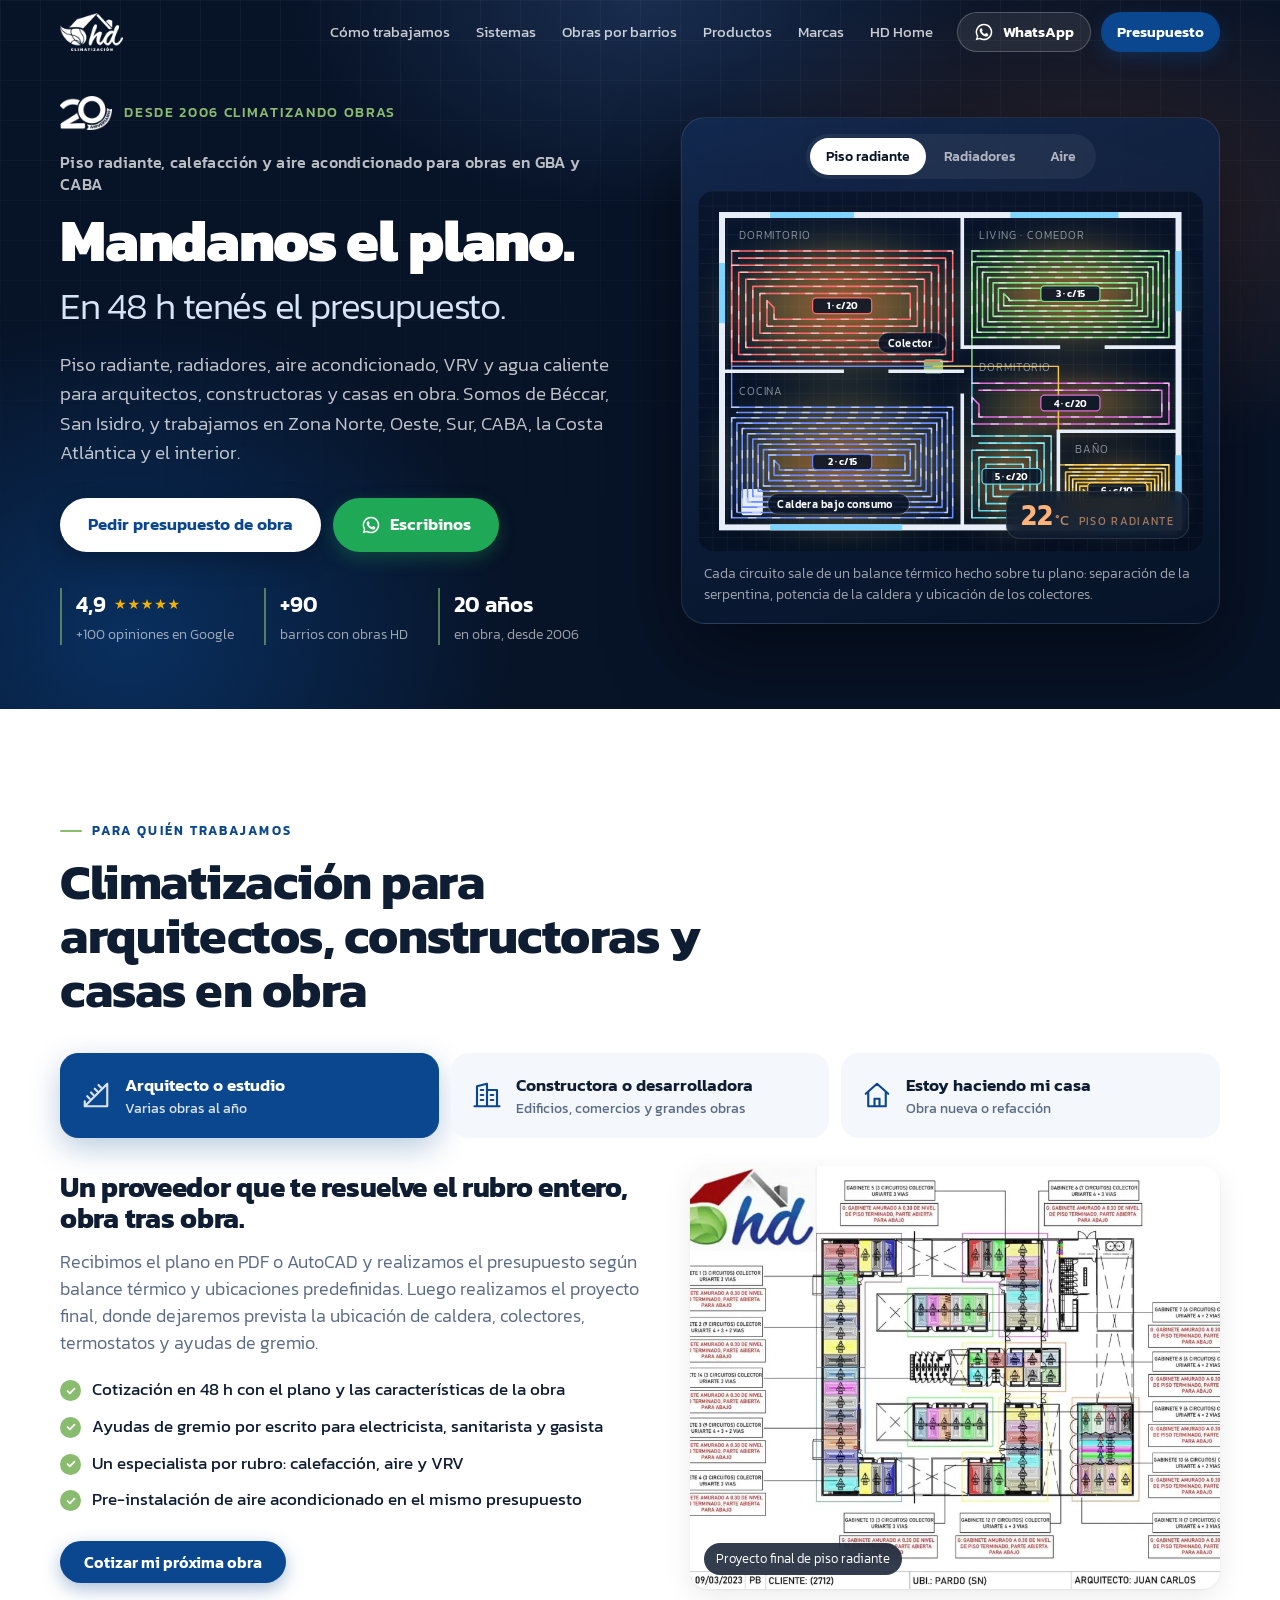
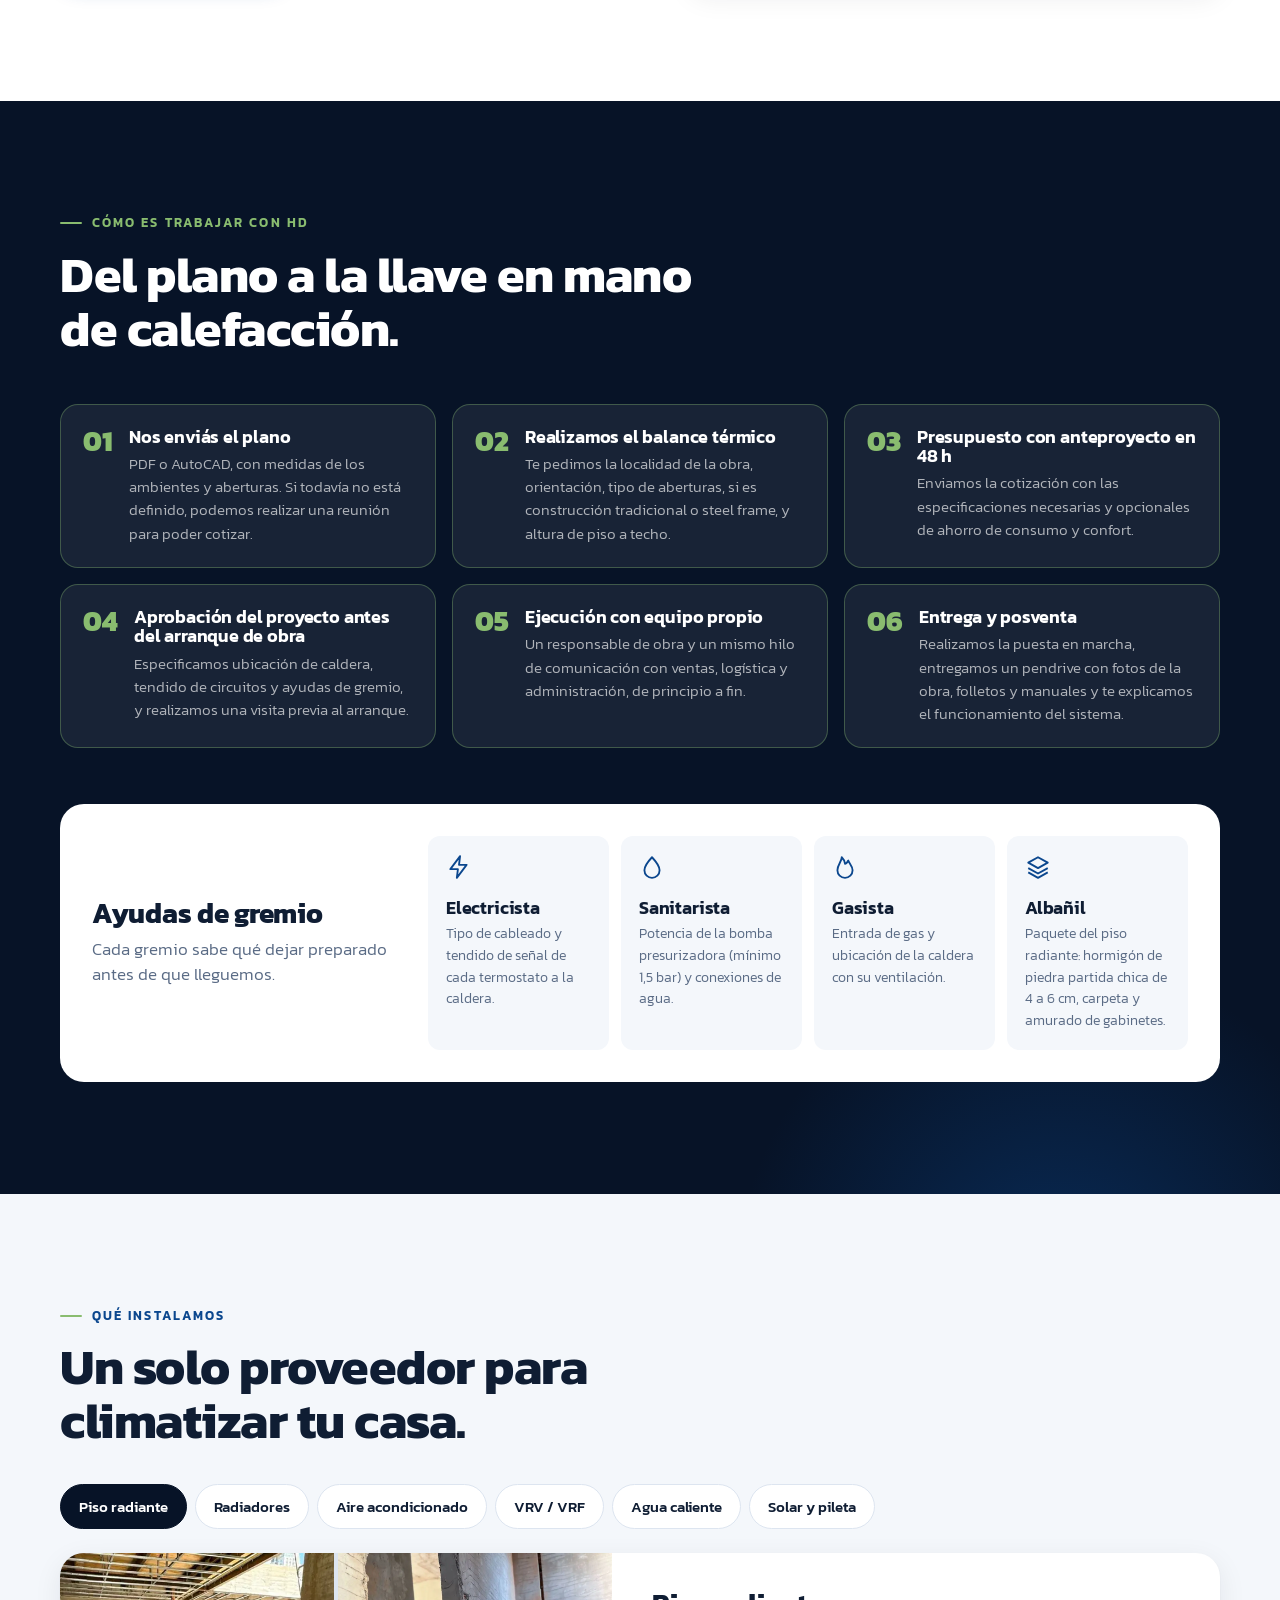
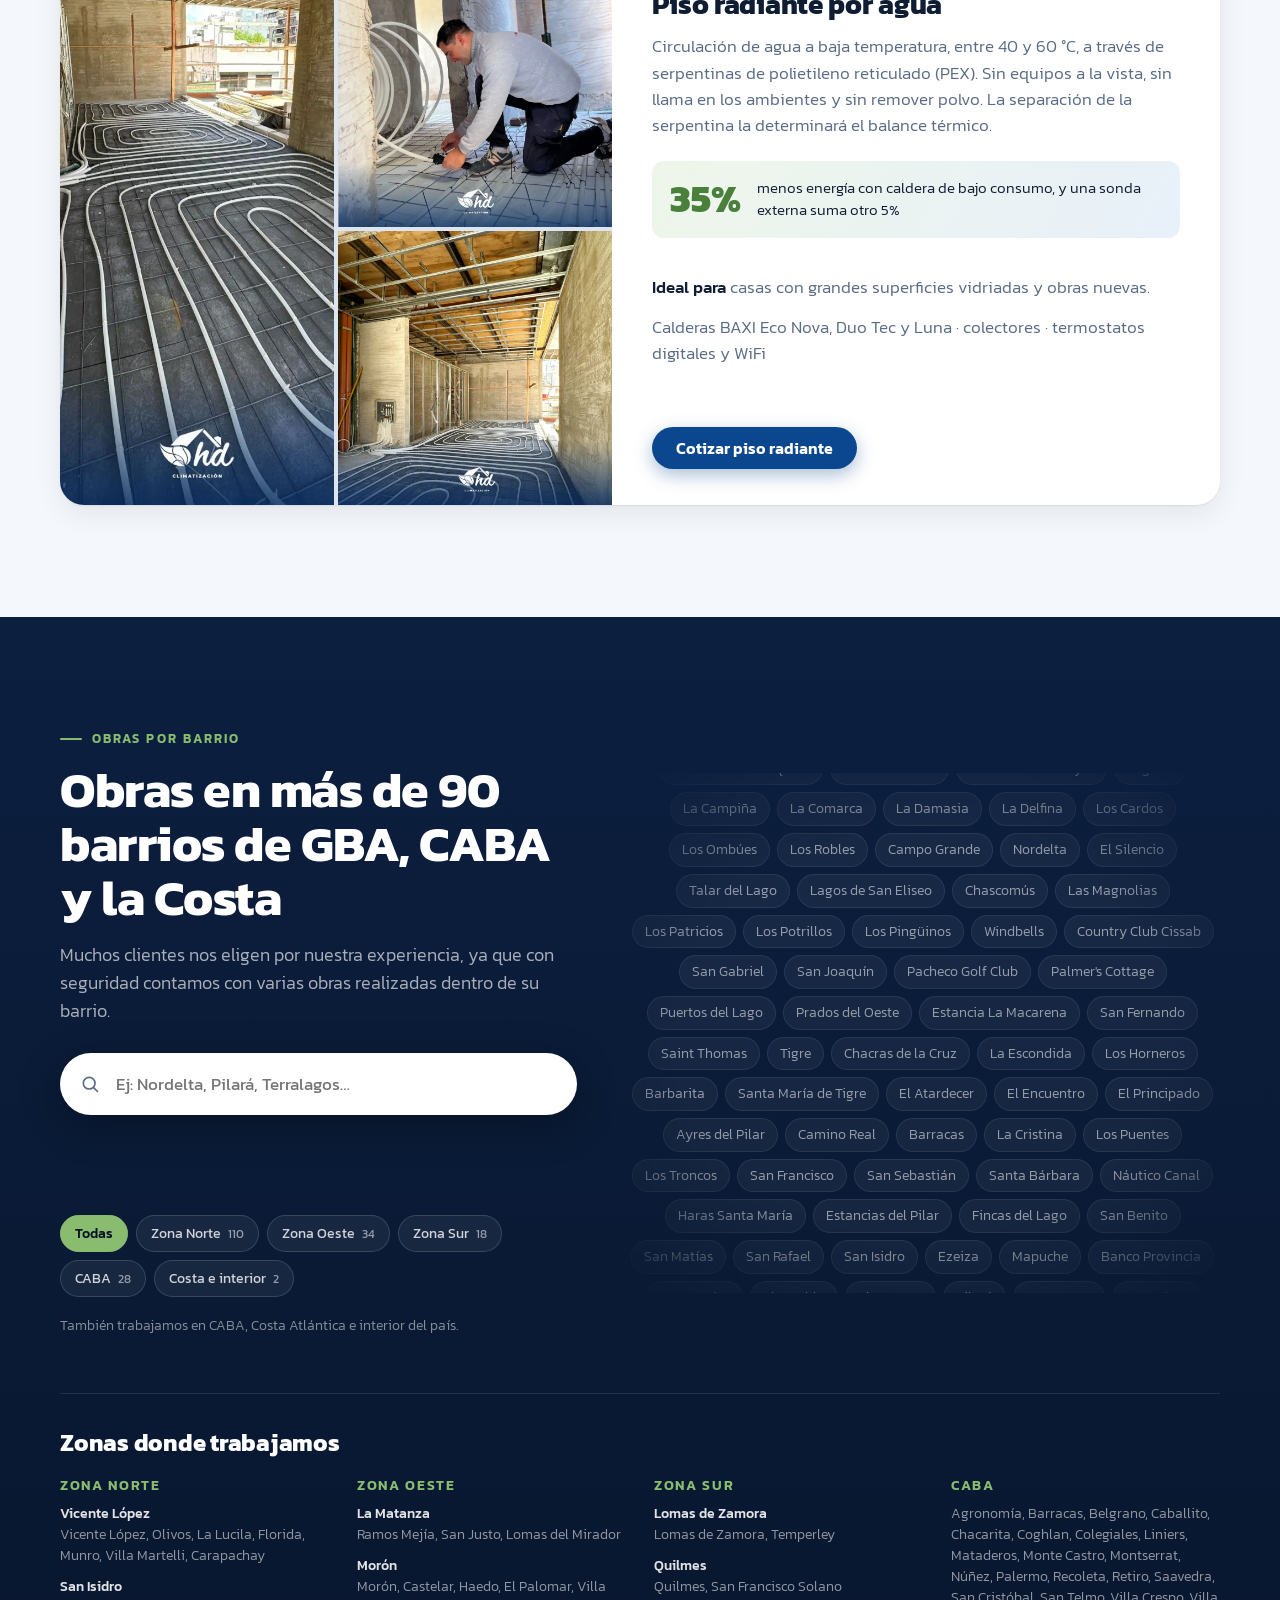
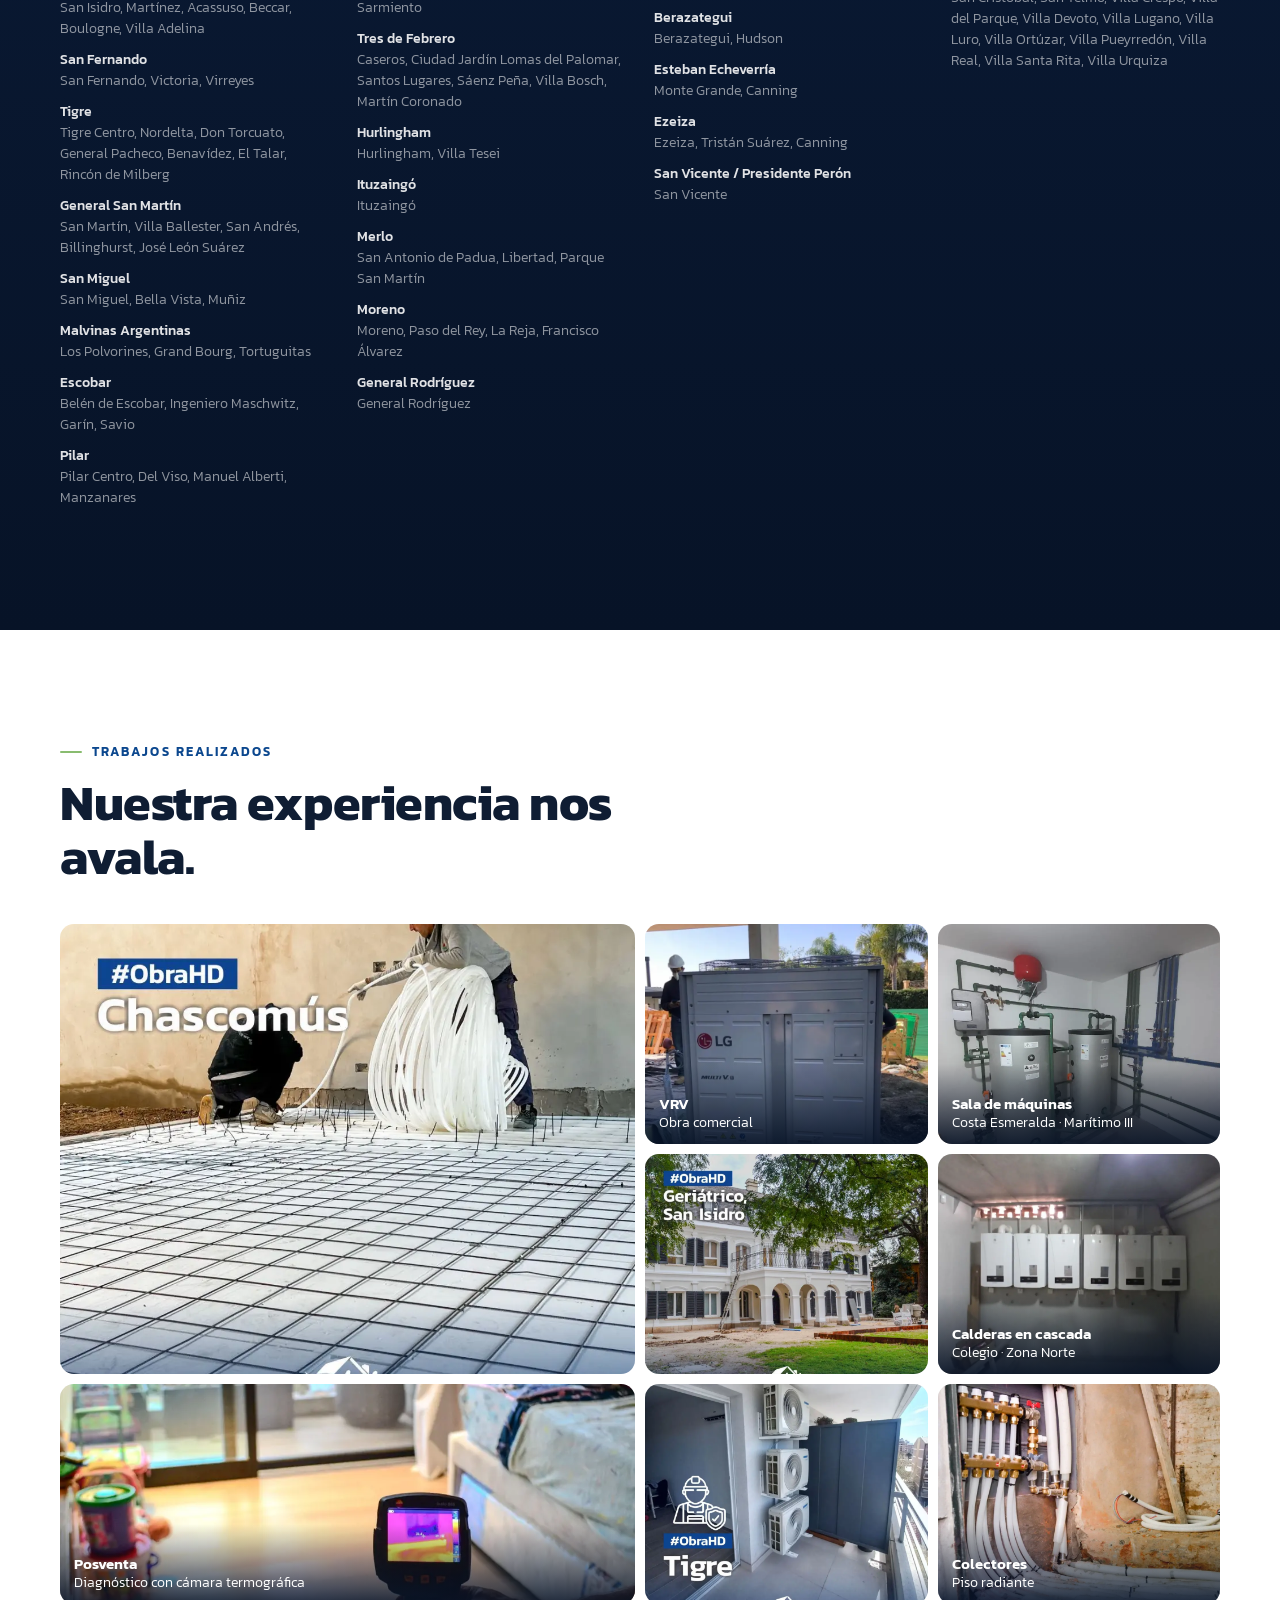
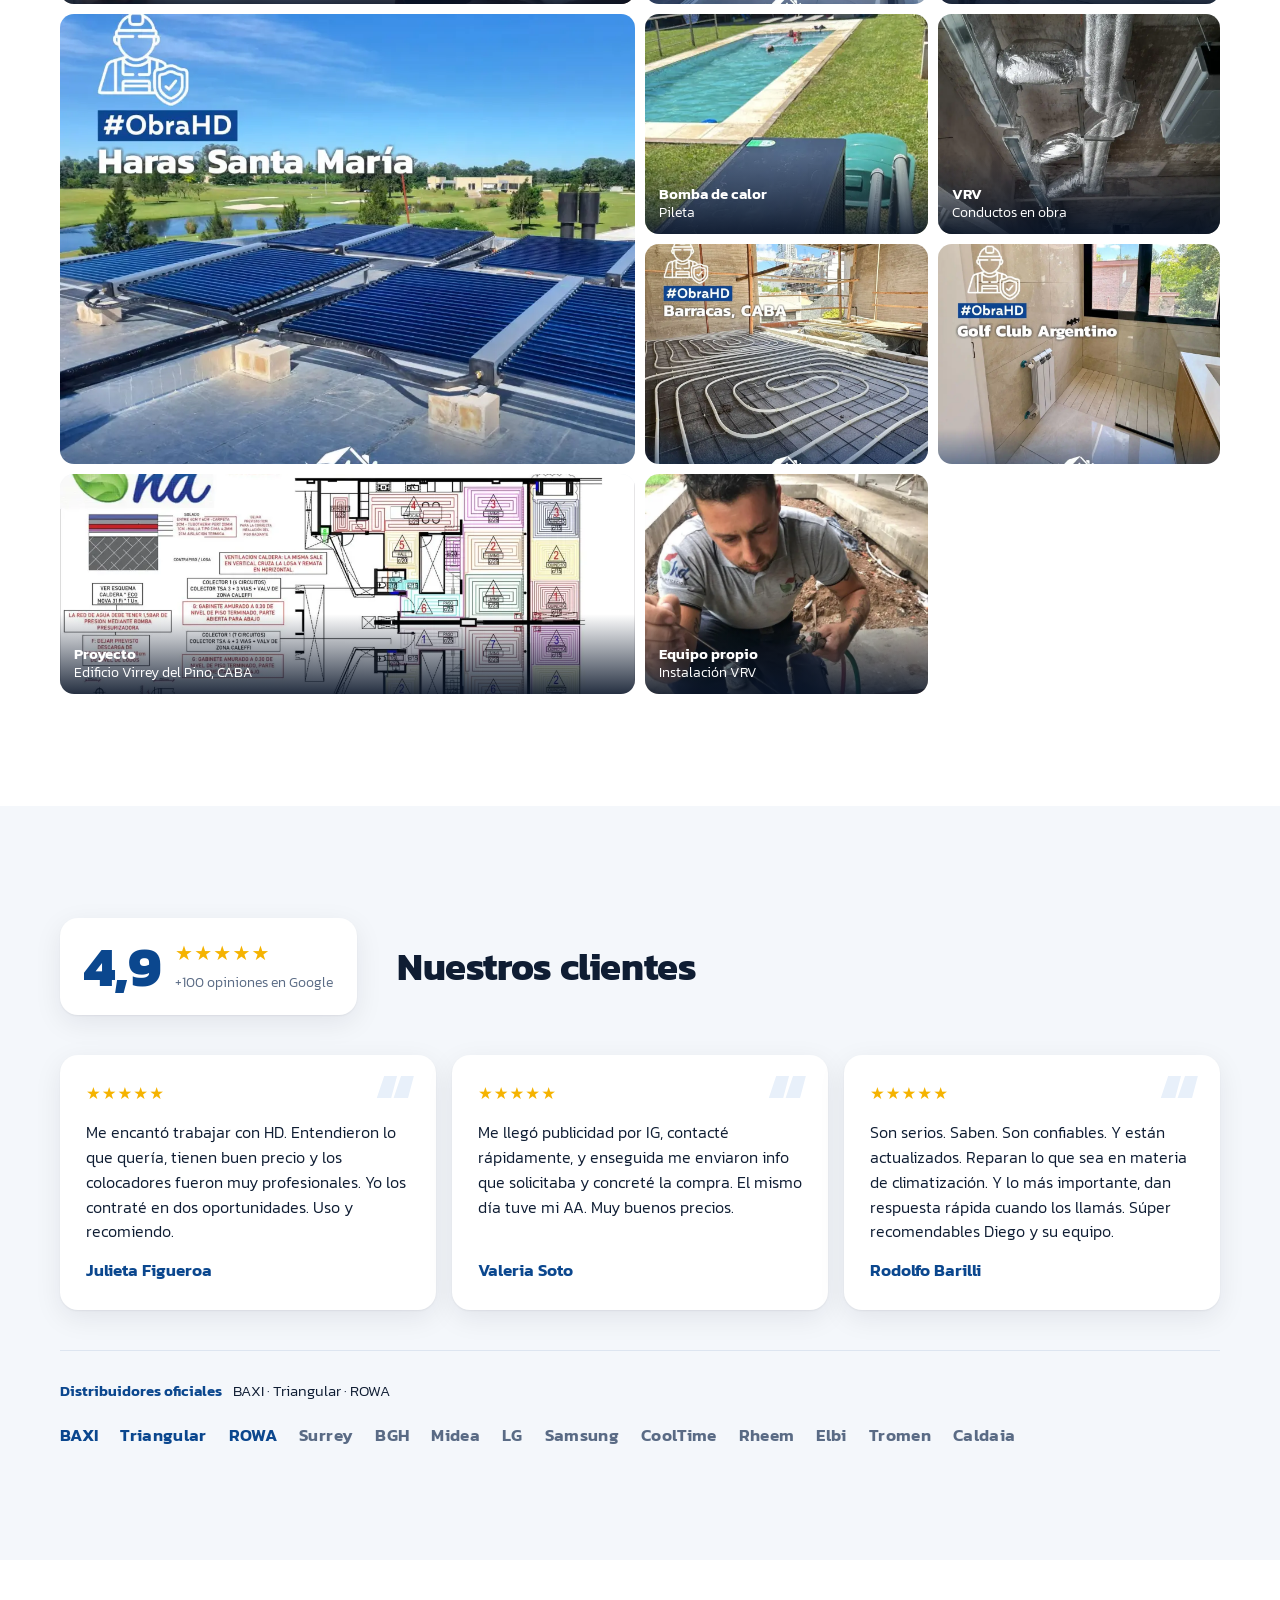
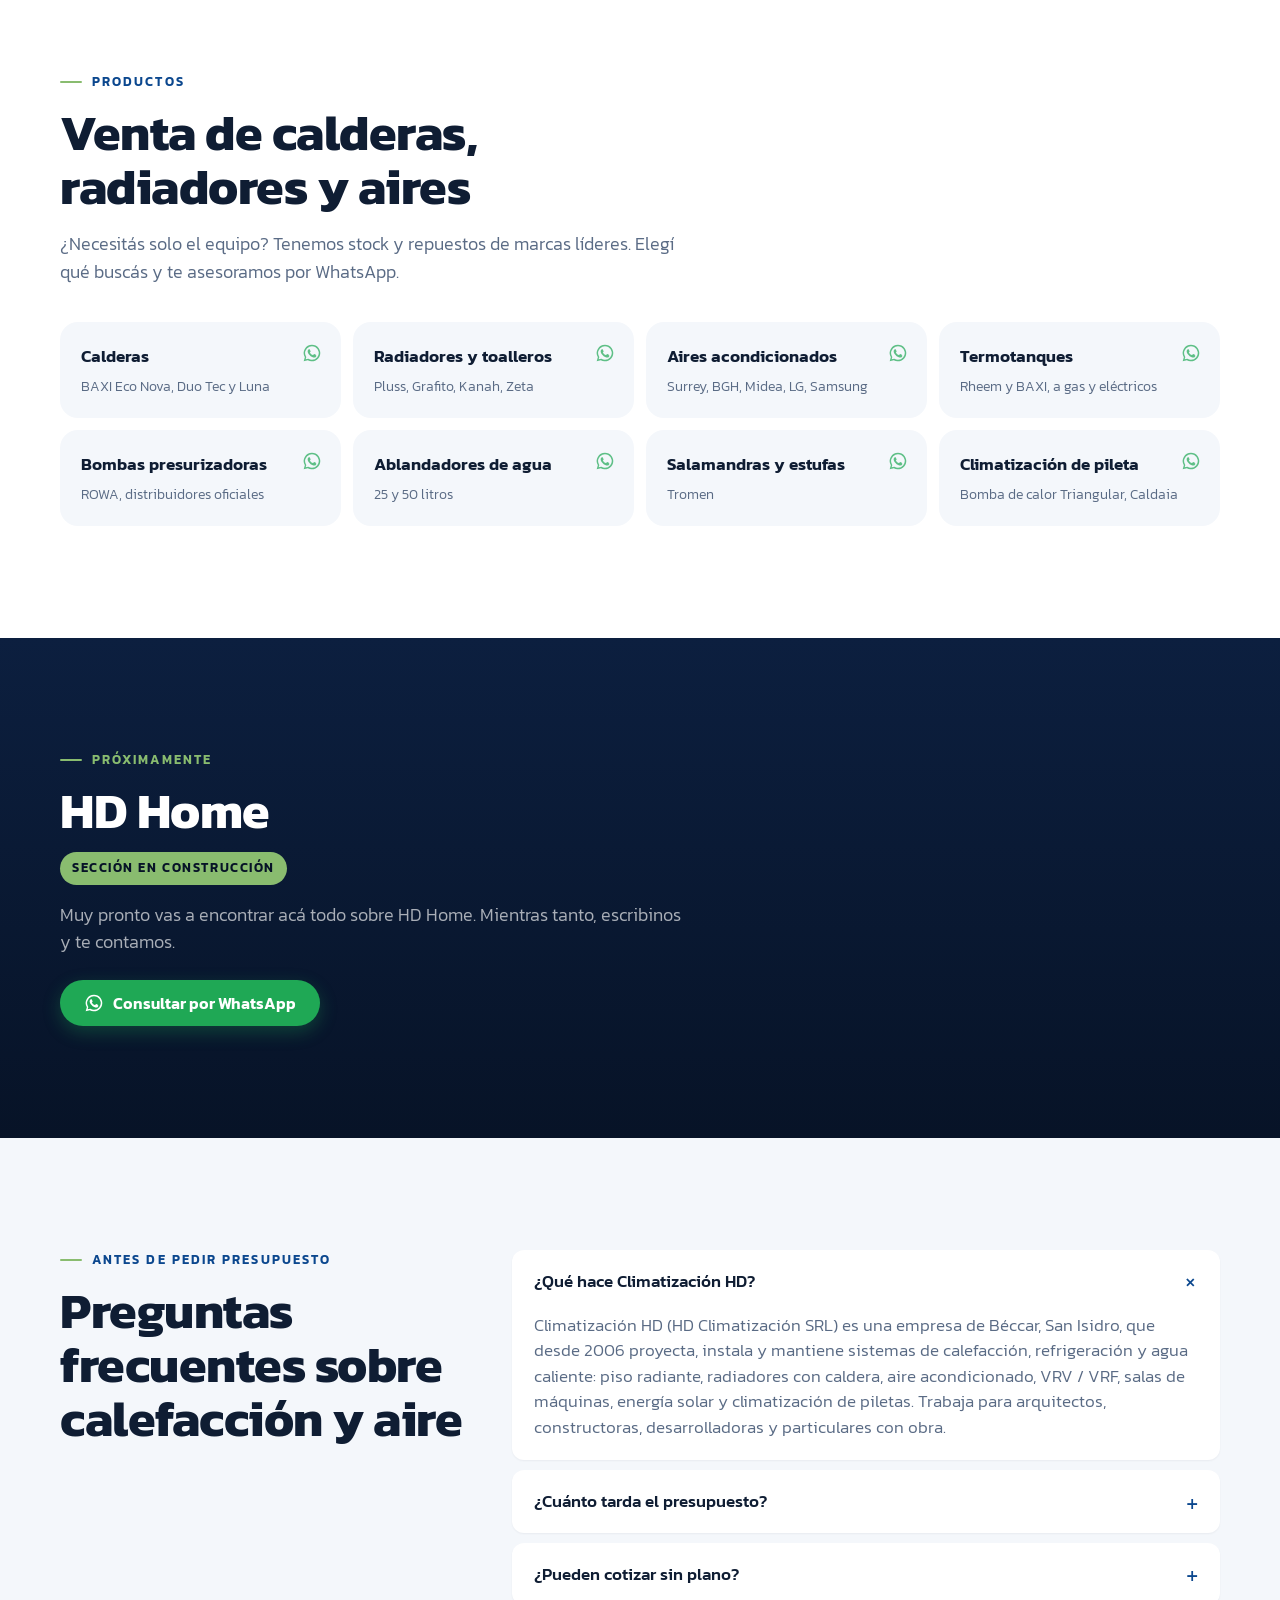
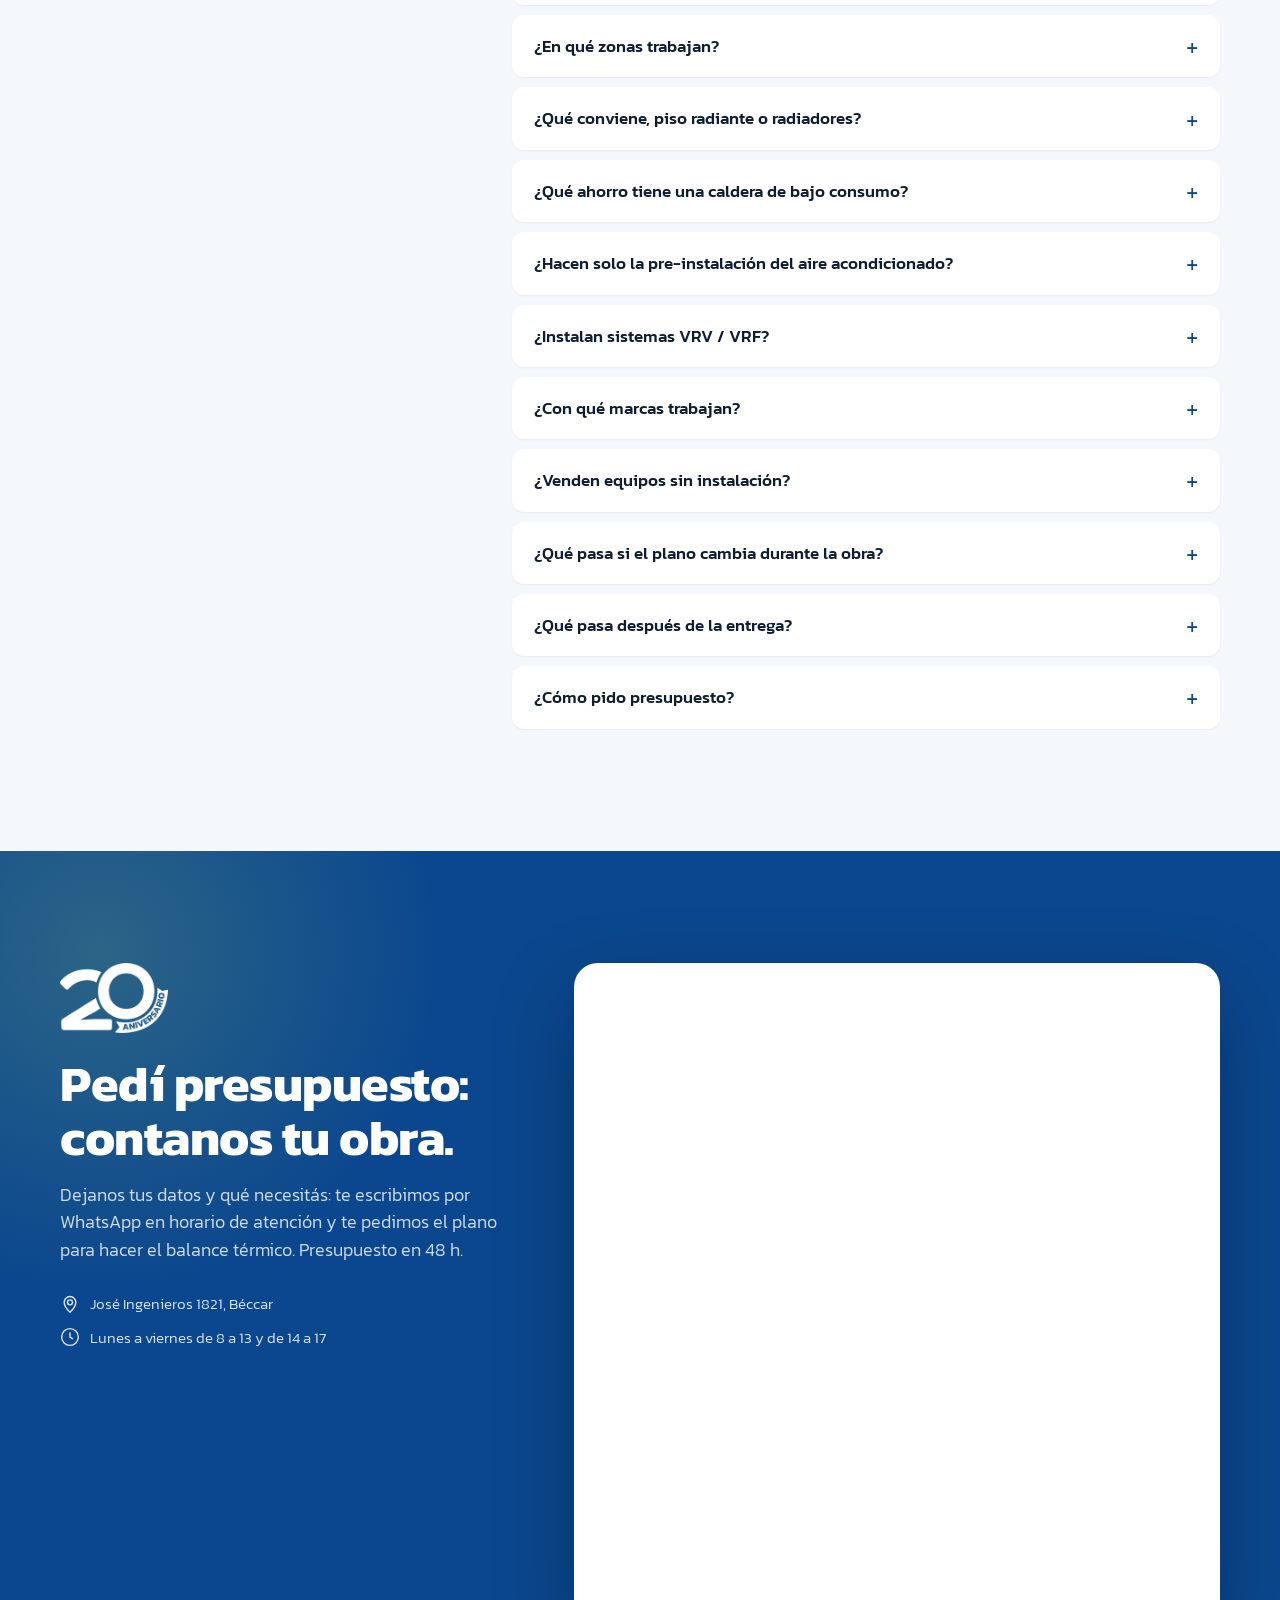
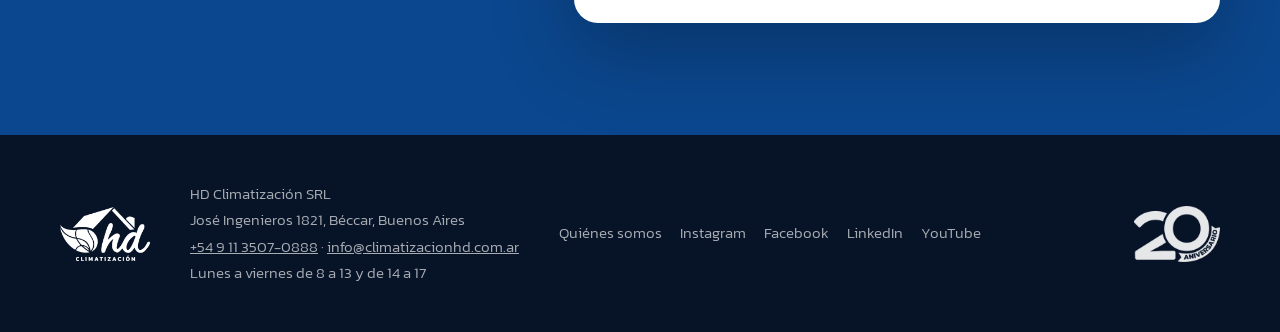
==== commit 1933a8cd: "Textos y modificaciones de HD (doc de Victoria, 20-10) Textos nuevos en portada, perfiles, cómo trab" ====
--- a/index.html
+++ b/index.html
@@ -4,7 +4,7 @@
 <meta charset="utf-8">
 <meta name="viewport" content="width=device-width, initial-scale=1, viewport-fit=cover">
 <title>Climatización HD | Piso radiante, calefacción y aire en GBA</title>
-<meta name="description" content="Piso radiante, radiadores, aire acondicionado, VRV y agua caliente para obras en Zona Norte, GBA y CABA. Presupuesto con proyecto en 48 h. Desde 2006.">
+<meta name="description" content="Piso radiante, radiadores, aire acondicionado, VRV y agua caliente para obras. Mandanos el plano y en 48 h tenés el presupuesto. 20 años y más de 90 barrios.">
 <link rel="canonical" href="https://climatizacionhd.com/">
 <meta name="robots" content="index, follow, max-image-preview:large">
 <meta name="geo.region" content="AR-B">
@@ -14,14 +14,14 @@
 <meta property="og:site_name" content="Climatización HD">
 <meta property="og:url" content="https://climatizacionhd.com/">
 <meta property="og:title" content="Climatización HD · 20 años climatizando obras">
-<meta property="og:description" content="Piso radiante, radiadores, aire acondicionado y VRV para obras en GBA y CABA. Mandanos el plano: en 48 h tenés el presupuesto con el proyecto hecho.">
+<meta property="og:description" content="Piso radiante, radiadores, aire acondicionado y VRV para obras en GBA y CABA. Mandanos el plano: en 48 h tenés el presupuesto.">
 <meta property="og:image" content="https://climatizacionhd.com/img/og.jpg">
 <meta property="og:image:width" content="1200">
 <meta property="og:image:height" content="630">
 <meta property="og:image:alt" content="Climatización HD, calefacción y refrigeración para obras desde 2006">
 <meta name="twitter:card" content="summary_large_image">
 <meta name="twitter:title" content="Climatización HD · 20 años climatizando obras">
-<meta name="twitter:description" content="Piso radiante, radiadores, aire acondicionado y VRV para obras en GBA y CABA. Presupuesto con proyecto en 48 h.">
+<meta name="twitter:description" content="Piso radiante, radiadores, aire acondicionado y VRV para obras en GBA y CABA. Presupuesto en 48 h.">
 <meta name="twitter:image" content="https://climatizacionhd.com/img/og.jpg">
 <meta name="theme-color" content="#071327">
 <link rel="icon" type="image/png" sizes="192x192" href="img/favicon.png">
@@ -35,7 +35,7 @@
 <noscript><link href="https://fonts.googleapis.com/css2?family=Kanit:wght@300;400;500;600;700;800&display=swap" rel="stylesheet"></noscript>
 <link rel="stylesheet" href="estilo.css">
 <script type="application/ld+json">
-{"@context":"https://schema.org","@graph":[{"@type":"Organization","@id":"https://climatizacionhd.com/#organization","name":"Climatización HD","legalName":"HD Climatización SRL","url":"https://climatizacionhd.com/","logo":{"@type":"ImageObject","url":"https://climatizacionhd.com/img/logo-blanco.png","width":900,"height":539},"email":"info@climatizacionhd.com.ar","telephone":"+54 9 11 3507-0888","foundingDate":"2006","address":{"@type":"PostalAddress","streetAddress":"José Ingenieros 1821","addressLocality":"Béccar","addressRegion":"Buenos Aires","postalCode":"B1643FQI","addressCountry":"AR"},"sameAs":["https://www.instagram.com/hd_climatizacion/","https://www.facebook.com/hdclimatizacion/","https://ar.linkedin.com/company/climatizacion-hd","https://youtube.com/@climatizacionhd"],"contactPoint":{"@type":"ContactPoint","contactType":"sales","telephone":"+54 9 11 3507-0888","email":"info@climatizacionhd.com.ar","areaServed":"AR","availableLanguage":"es"}},{"@type":"HVACBusiness","@id":"https://climatizacionhd.com/#negocio","name":"Climatización HD","legalName":"HD Climatización SRL","description":"Empresa de Béccar (San Isidro) que desde 2006 proyecta, instala y mantiene piso radiante, calefacción por radiadores, aire acondicionado, VRV / VRF, agua caliente, energía solar y climatización de piletas para obras en GBA, CABA, la Costa Atlántica y el interior. Presupuesto con proyecto en 48 h con el plano.","url":"https://climatizacionhd.com/","image":["https://climatizacionhd.com/img/og.jpg"],"logo":"https://climatizacionhd.com/img/logo-blanco.png","telephone":"+54 9 11 3507-0888","email":"info@climatizacionhd.com.ar","address":{"@type":"PostalAddress","streetAddress":"José Ingenieros 1821","addressLocality":"Béccar","addressRegion":"Buenos Aires","postalCode":"B1643FQI","addressCountry":"AR"},"hasMap":"https://www.google.com/maps/search/?api=1&query=Jos%C3%A9%20Ingenieros%201821%2C%20B%C3%A9ccar%2C%20Buenos%20Aires","openingHoursSpecification":[{"@type":"OpeningHoursSpecification","dayOfWeek":["Monday","Tuesday","Wednesday","Thursday","Friday"],"opens":"08:00","closes":"13:00"},{"@type":"OpeningHoursSpecification","dayOfWeek":["Monday","Tuesday","Wednesday","Thursday","Friday"],"opens":"14:00","closes":"17:00"}],"areaServed":[{"@type":"AdministrativeArea","name":"Zona Norte del Gran Buenos Aires"},{"@type":"AdministrativeArea","name":"Zona Oeste del Gran Buenos Aires"},{"@type":"AdministrativeArea","name":"Zona Sur del Gran Buenos Aires"},{"@type":"AdministrativeArea","name":"Ciudad Autónoma de Buenos Aires"},{"@type":"AdministrativeArea","name":"Costa Atlántica, Provincia de Buenos Aires"},{"@type":"Place","name":"San Isidro"},{"@type":"Place","name":"Béccar"},{"@type":"Place","name":"Tigre"},{"@type":"Place","name":"Nordelta"},{"@type":"Place","name":"San Fernando"},{"@type":"Place","name":"Pilar"},{"@type":"Place","name":"Ezeiza"},{"@type":"Place","name":"Chascomús"},{"@type":"Place","name":"Costa Esmeralda"}],"foundingDate":"2006","parentOrganization":{"@id":"https://climatizacionhd.com/#organization"},"sameAs":["https://www.instagram.com/hd_climatizacion/","https://www.facebook.com/hdclimatizacion/","https://ar.linkedin.com/company/climatizacion-hd","https://youtube.com/@climatizacionhd"],"knowsAbout":["Piso radiante","Calefacción por radiadores","Calderas","Balance térmico","Aire acondicionado","VRV","VRF","Agua caliente sanitaria","Salas de máquinas","Energía solar","Climatización de piletas"],"brand":[{"@type":"Brand","name":"BAXI"},{"@type":"Brand","name":"Triangular"},{"@type":"Brand","name":"ROWA"}],"hasOfferCatalog":{"@type":"OfferCatalog","name":"Servicios de climatización","itemListElement":[{"@type":"Offer","itemOffered":{"@id":"https://climatizacionhd.com/#servicio-piso-radiante"}},{"@type":"Offer","itemOffered":{"@id":"https://climatizacionhd.com/#servicio-radiadores"}},{"@type":"Offer","itemOffered":{"@id":"https://climatizacionhd.com/#servicio-aire-acondicionado"}},{"@type":"Offer","itemOffered":{"@id":"https://climatizacionhd.com/#servicio-vrv"}},{"@type":"Offer","itemOffered":{"@id":"https://climatizacionhd.com/#servicio-agua-caliente"}},{"@type":"Offer","itemOffered":{"@id":"https://climatizacionhd.com/#servicio-solar-pileta"}},{"@type":"Offer","itemOffered":{"@id":"https://climatizacionhd.com/#servicio-posventa"}},{"@type":"Offer","itemOffered":{"@id":"https://climatizacionhd.com/#servicio-venta-equipos"}}]}},{"@type":"Service","@id":"https://climatizacionhd.com/#servicio-piso-radiante","name":"Instalación de piso radiante","serviceType":"Instalación de piso radiante","description":"Piso radiante por agua con serpentinas de PEX y caldera, y piso radiante eléctrico, dimensionado con balance térmico.","provider":{"@id":"https://climatizacionhd.com/#negocio"},"areaServed":[{"@type":"AdministrativeArea","name":"Zona Norte del Gran Buenos Aires"},{"@type":"AdministrativeArea","name":"Zona Oeste del Gran Buenos Aires"},{"@type":"AdministrativeArea","name":"Zona Sur del Gran Buenos Aires"},{"@type":"AdministrativeArea","name":"Ciudad Autónoma de Buenos Aires"},{"@type":"AdministrativeArea","name":"Costa Atlántica, Provincia de Buenos Aires"}],"availableChannel":{"@type":"ServiceChannel","serviceUrl":"https://climatizacionhd.com/#presupuesto","servicePhone":{"@type":"ContactPoint","telephone":"+54 9 11 3507-0888"}}},{"@type":"Service","@id":"https://climatizacionhd.com/#servicio-radiadores","name":"Calefacción por radiadores","serviceType":"Calefacción por radiadores","description":"Calefacción por radiadores y toalleros con caldera, para obras nuevas, refacciones y edificios.","provider":{"@id":"https://climatizacionhd.com/#negocio"},"areaServed":[{"@type":"AdministrativeArea","name":"Zona Norte del Gran Buenos Aires"},{"@type":"AdministrativeArea","name":"Zona Oeste del Gran Buenos Aires"},{"@type":"AdministrativeArea","name":"Zona Sur del Gran Buenos Aires"},{"@type":"AdministrativeArea","name":"Ciudad Autónoma de Buenos Aires"},{"@type":"AdministrativeArea","name":"Costa Atlántica, Provincia de Buenos Aires"}],"availableChannel":{"@type":"ServiceChannel","serviceUrl":"https://climatizacionhd.com/#presupuesto","servicePhone":{"@type":"ContactPoint","telephone":"+54 9 11 3507-0888"}}},{"@type":"Service","@id":"https://climatizacionhd.com/#servicio-aire-acondicionado","name":"Instalación y pre-instalación de aire acondicionado","serviceType":"Instalación y pre-instalación de aire acondicionado","description":"Split, multi split, piso techo, cassette y baja silueta, frío/calor e inverter; pre-instalación durante la obra.","provider":{"@id":"https://climatizacionhd.com/#negocio"},"areaServed":[{"@type":"AdministrativeArea","name":"Zona Norte del Gran Buenos Aires"},{"@type":"AdministrativeArea","name":"Zona Oeste del Gran Buenos Aires"},{"@type":"AdministrativeArea","name":"Zona Sur del Gran Buenos Aires"},{"@type":"AdministrativeArea","name":"Ciudad Autónoma de Buenos Aires"},{"@type":"AdministrativeArea","name":"Costa Atlántica, Provincia de Buenos Aires"}],"availableChannel":{"@type":"ServiceChannel","serviceUrl":"https://climatizacionhd.com/#presupuesto","servicePhone":{"@type":"ContactPoint","telephone":"+54 9 11 3507-0888"}}},{"@type":"Service","@id":"https://climatizacionhd.com/#servicio-vrv","name":"Sistemas VRV / VRF","serviceType":"Sistemas VRV / VRF","description":"Proyecto, provisión, instalación y puesta en marcha de sistemas de caudal de refrigerante variable para edificios y obras comerciales.","provider":{"@id":"https://climatizacionhd.com/#negocio"},"areaServed":[{"@type":"AdministrativeArea","name":"Zona Norte del Gran Buenos Aires"},{"@type":"AdministrativeArea","name":"Zona Oeste del Gran Buenos Aires"},{"@type":"AdministrativeArea","name":"Zona Sur del Gran Buenos Aires"},{"@type":"AdministrativeArea","name":"Ciudad Autónoma de Buenos Aires"},{"@type":"AdministrativeArea","name":"Costa Atlántica, Provincia de Buenos Aires"}],"availableChannel":{"@type":"ServiceChannel","serviceUrl":"https://climatizacionhd.com/#presupuesto","servicePhone":{"@type":"ContactPoint","telephone":"+54 9 11 3507-0888"}}},{"@type":"Service","@id":"https://climatizacionhd.com/#servicio-agua-caliente","name":"Agua caliente sanitaria y salas de máquinas","serviceType":"Agua caliente sanitaria y salas de máquinas","description":"Acumuladores de 200 a más de 1000 litros, calderas en cascada, termotanques, bombas presurizadoras y ablandadores.","provider":{"@id":"https://climatizacionhd.com/#negocio"},"areaServed":[{"@type":"AdministrativeArea","name":"Zona Norte del Gran Buenos Aires"},{"@type":"AdministrativeArea","name":"Zona Oeste del Gran Buenos Aires"},{"@type":"AdministrativeArea","name":"Zona Sur del Gran Buenos Aires"},{"@type":"AdministrativeArea","name":"Ciudad Autónoma de Buenos Aires"},{"@type":"AdministrativeArea","name":"Costa Atlántica, Provincia de Buenos Aires"}],"availableChannel":{"@type":"ServiceChannel","serviceUrl":"https://climatizacionhd.com/#presupuesto","servicePhone":{"@type":"ContactPoint","telephone":"+54 9 11 3507-0888"}}},{"@type":"Service","@id":"https://climatizacionhd.com/#servicio-solar-pileta","name":"Energía solar y climatización de piletas","serviceType":"Energía solar y climatización de piletas","description":"Termotanques y colectores solares, paneles fotovoltaicos y bomba de calor o climatizador a gas para piletas.","provider":{"@id":"https://climatizacionhd.com/#negocio"},"areaServed":[{"@type":"AdministrativeArea","name":"Zona Norte del Gran Buenos Aires"},{"@type":"AdministrativeArea","name":"Zona Oeste del Gran Buenos Aires"},{"@type":"AdministrativeArea","name":"Zona Sur del Gran Buenos Aires"},{"@type":"AdministrativeArea","name":"Ciudad Autónoma de Buenos Aires"},{"@type":"AdministrativeArea","name":"Costa Atlántica, Provincia de Buenos Aires"}],"availableChannel":{"@type":"ServiceChannel","serviceUrl":"https://climatizacionhd.com/#presupuesto","servicePhone":{"@type":"ContactPoint","telephone":"+54 9 11 3507-0888"}}},{"@type":"Service","@id":"https://climatizacionhd.com/#servicio-posventa","name":"Servicio técnico y posventa","serviceType":"Servicio técnico y posventa","description":"Mantenimiento y diagnóstico de piso radiante con cámara termográfica, sin romper.","provider":{"@id":"https://climatizacionhd.com/#negocio"},"areaServed":[{"@type":"AdministrativeArea","name":"Zona Norte del Gran Buenos Aires"},{"@type":"AdministrativeArea","name":"Zona Oeste del Gran Buenos Aires"},{"@type":"AdministrativeArea","name":"Zona Sur del Gran Buenos Aires"},{"@type":"AdministrativeArea","name":"Ciudad Autónoma de Buenos Aires"},{"@type":"AdministrativeArea","name":"Costa Atlántica, Provincia de Buenos Aires"}],"availableChannel":{"@type":"ServiceChannel","serviceUrl":"https://climatizacionhd.com/#presupuesto","servicePhone":{"@type":"ContactPoint","telephone":"+54 9 11 3507-0888"}}},{"@type":"Service","@id":"https://climatizacionhd.com/#servicio-venta-equipos","name":"Venta de equipos de climatización","serviceType":"Venta de equipos de climatización","description":"Calderas, radiadores, aires acondicionados, termotanques, bombas, ablandadores y climatizadores de pileta, con stock y repuestos.","provider":{"@id":"https://climatizacionhd.com/#negocio"},"areaServed":[{"@type":"AdministrativeArea","name":"Zona Norte del Gran Buenos Aires"},{"@type":"AdministrativeArea","name":"Zona Oeste del Gran Buenos Aires"},{"@type":"AdministrativeArea","name":"Zona Sur del Gran Buenos Aires"},{"@type":"AdministrativeArea","name":"Ciudad Autónoma de Buenos Aires"},{"@type":"AdministrativeArea","name":"Costa Atlántica, Provincia de Buenos Aires"}],"availableChannel":{"@type":"ServiceChannel","serviceUrl":"https://climatizacionhd.com/#presupuesto","servicePhone":{"@type":"ContactPoint","telephone":"+54 9 11 3507-0888"}}},{"@type":"WebSite","@id":"https://climatizacionhd.com/#website","url":"https://climatizacionhd.com/","name":"Climatización HD","inLanguage":"es-AR","publisher":{"@id":"https://climatizacionhd.com/#organization"}},{"@type":"WebPage","@id":"https://climatizacionhd.com/#webpage","url":"https://climatizacionhd.com/","name":"Climatización HD | Piso radiante, calefacción y aire en GBA","description":"Piso radiante, radiadores, aire acondicionado, VRV y agua caliente para obras en Zona Norte, GBA y CABA. Presupuesto con proyecto en 48 h. Desde 2006.","inLanguage":"es-AR","isPartOf":{"@id":"https://climatizacionhd.com/#website"},"about":{"@id":"https://climatizacionhd.com/#negocio"},"primaryImageOfPage":{"@type":"ImageObject","url":"https://climatizacionhd.com/img/og.jpg"},"dateModified":"2026-10-20"},{"@type":"FAQPage","@id":"https://climatizacionhd.com/#faq","mainEntity":[{"@type":"Question","name":"¿Qué hace Climatización HD?","acceptedAnswer":{"@type":"Answer","text":"Climatización HD (HD Climatización SRL) es una empresa de Béccar, San Isidro, que desde 2006 proyecta, instala y mantiene sistemas de calefacción, refrigeración y agua caliente: piso radiante, radiadores con caldera, aire acondicionado, VRV / VRF, salas de máquinas, energía solar y climatización de piletas. Trabaja para arquitectos, constructoras, desarrolladoras y particulares con obra."}},{"@type":"Question","name":"¿Cuánto tarda el presupuesto?","acceptedAnswer":{"@type":"Answer","text":"El presupuesto sale en 48 horas desde que recibimos el plano de la obra en PDF o CAD. Incluye el proyecto: balance térmico, ubicación de la caldera, colectores y termostatos, y las ayudas de gremio que necesita cada oficio."}},{"@type":"Question","name":"¿Pueden cotizar sin plano?","acceptedAnswer":{"@type":"Answer","text":"Para calefacción necesitamos el plano porque el presupuesto sale de un balance térmico. Si todavía no lo tenés cerrado, coordinamos una reunión por Zoom o presencial y avanzamos con lo que haya."}},{"@type":"Question","name":"¿En qué zonas trabajan?","acceptedAnswer":{"@type":"Answer","text":"Trabajamos en Zona Norte, Zona Oeste y Zona Sur del Gran Buenos Aires, en CABA, en la Costa Atlántica y en el interior del país, con obras en más de 90 barrios privados como Nordelta, Pilará, Puertos del Lago, Terralagos y Haras Santa María. En obras de la Costa la estadía del equipo corre por cuenta del cliente y se aclara en el presupuesto."}},{"@type":"Question","name":"¿Qué conviene, piso radiante o radiadores?","acceptedAnswer":{"@type":"Answer","text":"Depende de la obra. El piso radiante conviene en obras nuevas y casas con grandes superficies vidriadas: no deja equipos a la vista y, con caldera de bajo consumo, ahorra alrededor de 35% de energía. Los radiadores convienen en refacciones, casas habitadas y edificios, porque la cañería puede ir por piso, pared o cielorraso. La recomendación sale del balance térmico de tu plano."}},{"@type":"Question","name":"¿Qué ahorro tiene una caldera de bajo consumo?","acceptedAnswer":{"@type":"Answer","text":"En piso radiante, alrededor de 35% de energía; en radiadores, cerca de 15%. Una sonda externa suma otro 5%."}},{"@type":"Question","name":"¿Hacen solo la pre-instalación del aire acondicionado?","acceptedAnswer":{"@type":"Answer","text":"Sí. Podemos dejar la pre-instalación hecha durante la obra y proveer los equipos después, o todo junto. Instalamos split, multi split, piso techo, cassette y baja silueta, frío/calor e inverter."}},{"@type":"Question","name":"¿Instalan sistemas VRV / VRF?","acceptedAnswer":{"@type":"Answer","text":"Sí. Hacemos proyecto, provisión, instalación y puesta en marcha de sistemas VRV / VRF para obras comerciales, edificios, geriátricos, clínicas y casas de gran superficie, con un especialista dedicado a estas obras."}},{"@type":"Question","name":"¿Con qué marcas trabajan?","acceptedAnswer":{"@type":"Answer","text":"Somos distribuidores oficiales de BAXI · Triangular y de bombas ROWA. También trabajamos con Surrey, BGH, Midea, LG, Samsung, CoolTime, Rheem, Elbi, Tromen y Caldaia."}},{"@type":"Question","name":"¿Venden equipos sin instalación?","acceptedAnswer":{"@type":"Answer","text":"Sí. Tenemos stock y repuestos de calderas, radiadores y toalleros, aires acondicionados, termotanques, bombas presurizadoras, ablandadores, salamandras y climatizadores de pileta. Te asesoramos por WhatsApp."}},{"@type":"Question","name":"¿Qué pasa si el plano cambia durante la obra?","acceptedAnswer":{"@type":"Answer","text":"Nos avisás y recalculamos. Un cambio de ambientes o aberturas puede modificar el balance térmico y el presupuesto, y preferimos que lo sepas antes y no después."}},{"@type":"Question","name":"¿Qué pasa después de la entrega?","acceptedAnswer":{"@type":"Answer","text":"Te dejamos un pendrive con el proyecto, fotos de la obra, folletos y manuales. El servicio técnico es nuestro y usamos cámara termográfica para diagnosticar el piso radiante sin romper."}},{"@type":"Question","name":"¿Cómo pido presupuesto?","acceptedAnswer":{"@type":"Answer","text":"Completá el formulario de esta página o escribinos por WhatsApp al +54 9 11 3507-0888, o por mail a info@climatizacionhd.com.ar. Atendemos de lunes a viernes de 8 a 13 y de 14 a 17 en José Ingenieros 1821, Béccar."}}]}]}
+{"@context":"https://schema.org","@graph":[{"@type":"Organization","@id":"https://climatizacionhd.com/#organization","name":"Climatización HD","legalName":"HD Climatización SRL","url":"https://climatizacionhd.com/","logo":{"@type":"ImageObject","url":"https://climatizacionhd.com/img/logo-blanco.png","width":900,"height":539},"email":"info@climatizacionhd.com.ar","telephone":"+54 9 11 3507-0888","foundingDate":"2006","address":{"@type":"PostalAddress","streetAddress":"José Ingenieros 1821","addressLocality":"Béccar","addressRegion":"Buenos Aires","postalCode":"B1643FQI","addressCountry":"AR"},"sameAs":["https://www.instagram.com/hd_climatizacion/","https://www.facebook.com/hdclimatizacion/","https://ar.linkedin.com/company/climatizacion-hd","https://youtube.com/@climatizacionhd"],"contactPoint":{"@type":"ContactPoint","contactType":"sales","telephone":"+54 9 11 3507-0888","email":"info@climatizacionhd.com.ar","areaServed":"AR","availableLanguage":"es"}},{"@type":"HVACBusiness","@id":"https://climatizacionhd.com/#negocio","name":"Climatización HD","legalName":"HD Climatización SRL","description":"Empresa de Béccar (San Isidro) que desde 2006 proyecta, instala y mantiene piso radiante, calefacción por radiadores, aire acondicionado, VRV / VRF, agua caliente, energía solar y climatización de piletas para obras en GBA, CABA, la Costa Atlántica y el interior. Presupuesto en 48 h con el plano.","url":"https://climatizacionhd.com/","image":["https://climatizacionhd.com/img/og.jpg"],"logo":"https://climatizacionhd.com/img/logo-blanco.png","telephone":"+54 9 11 3507-0888","email":"info@climatizacionhd.com.ar","address":{"@type":"PostalAddress","streetAddress":"José Ingenieros 1821","addressLocality":"Béccar","addressRegion":"Buenos Aires","postalCode":"B1643FQI","addressCountry":"AR"},"hasMap":"https://www.google.com/maps/search/?api=1&query=Jos%C3%A9%20Ingenieros%201821%2C%20B%C3%A9ccar%2C%20Buenos%20Aires","openingHoursSpecification":[{"@type":"OpeningHoursSpecification","dayOfWeek":["Monday","Tuesday","Wednesday","Thursday","Friday"],"opens":"08:00","closes":"13:00"},{"@type":"OpeningHoursSpecification","dayOfWeek":["Monday","Tuesday","Wednesday","Thursday","Friday"],"opens":"14:00","closes":"17:00"}],"areaServed":[{"@type":"AdministrativeArea","name":"Zona Norte del Gran Buenos Aires"},{"@type":"AdministrativeArea","name":"Zona Oeste del Gran Buenos Aires"},{"@type":"AdministrativeArea","name":"Zona Sur del Gran Buenos Aires"},{"@type":"AdministrativeArea","name":"Ciudad Autónoma de Buenos Aires"},{"@type":"AdministrativeArea","name":"Costa Atlántica, Provincia de Buenos Aires"},{"@type":"Place","name":"San Isidro"},{"@type":"Place","name":"Béccar"},{"@type":"Place","name":"Tigre"},{"@type":"Place","name":"Nordelta"},{"@type":"Place","name":"San Fernando"},{"@type":"Place","name":"Pilar"},{"@type":"Place","name":"Ezeiza"},{"@type":"Place","name":"Chascomús"},{"@type":"Place","name":"Costa Esmeralda"}],"foundingDate":"2006","parentOrganization":{"@id":"https://climatizacionhd.com/#organization"},"sameAs":["https://www.instagram.com/hd_climatizacion/","https://www.facebook.com/hdclimatizacion/","https://ar.linkedin.com/company/climatizacion-hd","https://youtube.com/@climatizacionhd"],"knowsAbout":["Piso radiante","Calefacción por radiadores","Calderas","Balance térmico","Aire acondicionado","VRV","VRF","Agua caliente sanitaria","Salas de máquinas","Energía solar","Climatización de piletas"],"brand":[{"@type":"Brand","name":"BAXI"},{"@type":"Brand","name":"Triangular"},{"@type":"Brand","name":"ROWA"}],"hasOfferCatalog":{"@type":"OfferCatalog","name":"Servicios de climatización","itemListElement":[{"@type":"Offer","itemOffered":{"@id":"https://climatizacionhd.com/#servicio-piso-radiante"}},{"@type":"Offer","itemOffered":{"@id":"https://climatizacionhd.com/#servicio-radiadores"}},{"@type":"Offer","itemOffered":{"@id":"https://climatizacionhd.com/#servicio-aire-acondicionado"}},{"@type":"Offer","itemOffered":{"@id":"https://climatizacionhd.com/#servicio-vrv"}},{"@type":"Offer","itemOffered":{"@id":"https://climatizacionhd.com/#servicio-agua-caliente"}},{"@type":"Offer","itemOffered":{"@id":"https://climatizacionhd.com/#servicio-solar-pileta"}},{"@type":"Offer","itemOffered":{"@id":"https://climatizacionhd.com/#servicio-posventa"}},{"@type":"Offer","itemOffered":{"@id":"https://climatizacionhd.com/#servicio-venta-equipos"}}]}},{"@type":"Service","@id":"https://climatizacionhd.com/#servicio-piso-radiante","name":"Instalación de piso radiante","serviceType":"Instalación de piso radiante","description":"Piso radiante por agua con serpentinas de PEX y caldera, dimensionado con balance térmico.","provider":{"@id":"https://climatizacionhd.com/#negocio"},"areaServed":[{"@type":"AdministrativeArea","name":"Zona Norte del Gran Buenos Aires"},{"@type":"AdministrativeArea","name":"Zona Oeste del Gran Buenos Aires"},{"@type":"AdministrativeArea","name":"Zona Sur del Gran Buenos Aires"},{"@type":"AdministrativeArea","name":"Ciudad Autónoma de Buenos Aires"},{"@type":"AdministrativeArea","name":"Costa Atlántica, Provincia de Buenos Aires"}],"availableChannel":{"@type":"ServiceChannel","serviceUrl":"https://climatizacionhd.com/#presupuesto","servicePhone":{"@type":"ContactPoint","telephone":"+54 9 11 3507-0888"}}},{"@type":"Service","@id":"https://climatizacionhd.com/#servicio-radiadores","name":"Calefacción por radiadores","serviceType":"Calefacción por radiadores","description":"Calefacción por radiadores y toalleros con caldera, para obras nuevas, refacciones y edificios.","provider":{"@id":"https://climatizacionhd.com/#negocio"},"areaServed":[{"@type":"AdministrativeArea","name":"Zona Norte del Gran Buenos Aires"},{"@type":"AdministrativeArea","name":"Zona Oeste del Gran Buenos Aires"},{"@type":"AdministrativeArea","name":"Zona Sur del Gran Buenos Aires"},{"@type":"AdministrativeArea","name":"Ciudad Autónoma de Buenos Aires"},{"@type":"AdministrativeArea","name":"Costa Atlántica, Provincia de Buenos Aires"}],"availableChannel":{"@type":"ServiceChannel","serviceUrl":"https://climatizacionhd.com/#presupuesto","servicePhone":{"@type":"ContactPoint","telephone":"+54 9 11 3507-0888"}}},{"@type":"Service","@id":"https://climatizacionhd.com/#servicio-aire-acondicionado","name":"Instalación y pre-instalación de aire acondicionado","serviceType":"Instalación y pre-instalación de aire acondicionado","description":"Split, multi split, piso techo, cassette y baja silueta, frío/calor e inverter; pre-instalación durante la obra.","provider":{"@id":"https://climatizacionhd.com/#negocio"},"areaServed":[{"@type":"AdministrativeArea","name":"Zona Norte del Gran Buenos Aires"},{"@type":"AdministrativeArea","name":"Zona Oeste del Gran Buenos Aires"},{"@type":"AdministrativeArea","name":"Zona Sur del Gran Buenos Aires"},{"@type":"AdministrativeArea","name":"Ciudad Autónoma de Buenos Aires"},{"@type":"AdministrativeArea","name":"Costa Atlántica, Provincia de Buenos Aires"}],"availableChannel":{"@type":"ServiceChannel","serviceUrl":"https://climatizacionhd.com/#presupuesto","servicePhone":{"@type":"ContactPoint","telephone":"+54 9 11 3507-0888"}}},{"@type":"Service","@id":"https://climatizacionhd.com/#servicio-vrv","name":"Sistemas VRV / VRF","serviceType":"Sistemas VRV / VRF","description":"Proyecto, provisión, instalación y puesta en marcha de sistemas de caudal de refrigerante variable para edificios y obras comerciales.","provider":{"@id":"https://climatizacionhd.com/#negocio"},"areaServed":[{"@type":"AdministrativeArea","name":"Zona Norte del Gran Buenos Aires"},{"@type":"AdministrativeArea","name":"Zona Oeste del Gran Buenos Aires"},{"@type":"AdministrativeArea","name":"Zona Sur del Gran Buenos Aires"},{"@type":"AdministrativeArea","name":"Ciudad Autónoma de Buenos Aires"},{"@type":"AdministrativeArea","name":"Costa Atlántica, Provincia de Buenos Aires"}],"availableChannel":{"@type":"ServiceChannel","serviceUrl":"https://climatizacionhd.com/#presupuesto","servicePhone":{"@type":"ContactPoint","telephone":"+54 9 11 3507-0888"}}},{"@type":"Service","@id":"https://climatizacionhd.com/#servicio-agua-caliente","name":"Agua caliente sanitaria y salas de máquinas","serviceType":"Agua caliente sanitaria y salas de máquinas","description":"Acumuladores de 200 a más de 1000 litros, calderas en cascada, termotanques, bombas presurizadoras y ablandadores.","provider":{"@id":"https://climatizacionhd.com/#negocio"},"areaServed":[{"@type":"AdministrativeArea","name":"Zona Norte del Gran Buenos Aires"},{"@type":"AdministrativeArea","name":"Zona Oeste del Gran Buenos Aires"},{"@type":"AdministrativeArea","name":"Zona Sur del Gran Buenos Aires"},{"@type":"AdministrativeArea","name":"Ciudad Autónoma de Buenos Aires"},{"@type":"AdministrativeArea","name":"Costa Atlántica, Provincia de Buenos Aires"}],"availableChannel":{"@type":"ServiceChannel","serviceUrl":"https://climatizacionhd.com/#presupuesto","servicePhone":{"@type":"ContactPoint","telephone":"+54 9 11 3507-0888"}}},{"@type":"Service","@id":"https://climatizacionhd.com/#servicio-solar-pileta","name":"Energía solar y climatización de piletas","serviceType":"Energía solar y climatización de piletas","description":"Termotanques y colectores solares, paneles fotovoltaicos y bomba de calor o climatizador a gas para piletas.","provider":{"@id":"https://climatizacionhd.com/#negocio"},"areaServed":[{"@type":"AdministrativeArea","name":"Zona Norte del Gran Buenos Aires"},{"@type":"AdministrativeArea","name":"Zona Oeste del Gran Buenos Aires"},{"@type":"AdministrativeArea","name":"Zona Sur del Gran Buenos Aires"},{"@type":"AdministrativeArea","name":"Ciudad Autónoma de Buenos Aires"},{"@type":"AdministrativeArea","name":"Costa Atlántica, Provincia de Buenos Aires"}],"availableChannel":{"@type":"ServiceChannel","serviceUrl":"https://climatizacionhd.com/#presupuesto","servicePhone":{"@type":"ContactPoint","telephone":"+54 9 11 3507-0888"}}},{"@type":"Service","@id":"https://climatizacionhd.com/#servicio-posventa","name":"Servicio técnico y posventa","serviceType":"Servicio técnico y posventa","description":"Mantenimiento y diagnóstico de piso radiante con cámara termográfica, sin romper.","provider":{"@id":"https://climatizacionhd.com/#negocio"},"areaServed":[{"@type":"AdministrativeArea","name":"Zona Norte del Gran Buenos Aires"},{"@type":"AdministrativeArea","name":"Zona Oeste del Gran Buenos Aires"},{"@type":"AdministrativeArea","name":"Zona Sur del Gran Buenos Aires"},{"@type":"AdministrativeArea","name":"Ciudad Autónoma de Buenos Aires"},{"@type":"AdministrativeArea","name":"Costa Atlántica, Provincia de Buenos Aires"}],"availableChannel":{"@type":"ServiceChannel","serviceUrl":"https://climatizacionhd.com/#presupuesto","servicePhone":{"@type":"ContactPoint","telephone":"+54 9 11 3507-0888"}}},{"@type":"Service","@id":"https://climatizacionhd.com/#servicio-venta-equipos","name":"Venta de equipos de climatización","serviceType":"Venta de equipos de climatización","description":"Calderas, radiadores, aires acondicionados, termotanques, bombas, ablandadores y climatizadores de pileta, con stock y repuestos.","provider":{"@id":"https://climatizacionhd.com/#negocio"},"areaServed":[{"@type":"AdministrativeArea","name":"Zona Norte del Gran Buenos Aires"},{"@type":"AdministrativeArea","name":"Zona Oeste del Gran Buenos Aires"},{"@type":"AdministrativeArea","name":"Zona Sur del Gran Buenos Aires"},{"@type":"AdministrativeArea","name":"Ciudad Autónoma de Buenos Aires"},{"@type":"AdministrativeArea","name":"Costa Atlántica, Provincia de Buenos Aires"}],"availableChannel":{"@type":"ServiceChannel","serviceUrl":"https://climatizacionhd.com/#presupuesto","servicePhone":{"@type":"ContactPoint","telephone":"+54 9 11 3507-0888"}}},{"@type":"WebSite","@id":"https://climatizacionhd.com/#website","url":"https://climatizacionhd.com/","name":"Climatización HD","inLanguage":"es-AR","publisher":{"@id":"https://climatizacionhd.com/#organization"}},{"@type":"WebPage","@id":"https://climatizacionhd.com/#webpage","url":"https://climatizacionhd.com/","name":"Climatización HD | Piso radiante, calefacción y aire en GBA","description":"Piso radiante, radiadores, aire acondicionado, VRV y agua caliente para obras. Mandanos el plano y en 48 h tenés el presupuesto. 20 años y más de 90 barrios.","inLanguage":"es-AR","isPartOf":{"@id":"https://climatizacionhd.com/#website"},"about":{"@id":"https://climatizacionhd.com/#negocio"},"primaryImageOfPage":{"@type":"ImageObject","url":"https://climatizacionhd.com/img/og.jpg"},"dateModified":"2026-10-21"},{"@type":"FAQPage","@id":"https://climatizacionhd.com/#faq","mainEntity":[{"@type":"Question","name":"¿Qué hace Climatización HD?","acceptedAnswer":{"@type":"Answer","text":"Climatización HD (HD Climatización SRL) es una empresa de Béccar, San Isidro, que desde 2006 proyecta, instala y mantiene sistemas de calefacción, refrigeración y agua caliente: piso radiante, radiadores con caldera, aire acondicionado, VRV / VRF, salas de máquinas, energía solar y climatización de piletas. Trabaja para arquitectos, constructoras, desarrolladoras y particulares con obra."}},{"@type":"Question","name":"¿Cuánto tarda el presupuesto?","acceptedAnswer":{"@type":"Answer","text":"El presupuesto sale en 48 horas desde que recibimos el plano de la obra en PDF o AutoCAD. Se arma según balance térmico, con un anteproyecto y los opcionales de ahorro de consumo y confort. Una vez aprobado, el proyecto final deja prevista la ubicación de caldera, colectores, termostatos y ayudas de gremio."}},{"@type":"Question","name":"¿Pueden cotizar sin plano?","acceptedAnswer":{"@type":"Answer","text":"Para calefacción necesitamos el plano porque el presupuesto sale de un balance térmico. Si todavía no lo tenés cerrado, coordinamos una reunión por Zoom o presencial y avanzamos con lo que haya."}},{"@type":"Question","name":"¿En qué zonas trabajan?","acceptedAnswer":{"@type":"Answer","text":"Trabajamos en Zona Norte, Zona Oeste y Zona Sur del Gran Buenos Aires, en CABA, en la Costa Atlántica y en el interior del país, con obras en más de 90 barrios privados como Nordelta, Pilará, Puertos del Lago, Terralagos y Haras Santa María."}},{"@type":"Question","name":"¿Qué conviene, piso radiante o radiadores?","acceptedAnswer":{"@type":"Answer","text":"Depende de la obra. El piso radiante conviene en obras nuevas y casas con grandes superficies vidriadas: no deja equipos a la vista y, con caldera de bajo consumo, ahorra alrededor de 35% de energía. Los radiadores convienen en refacciones, casas habitadas y edificios, porque la cañería puede ir por piso, pared o cielorraso. La recomendación sale del balance térmico de tu plano."}},{"@type":"Question","name":"¿Qué ahorro tiene una caldera de bajo consumo?","acceptedAnswer":{"@type":"Answer","text":"En piso radiante, alrededor de 35% de energía; en radiadores, cerca de 15%. Una sonda externa suma otro 5%."}},{"@type":"Question","name":"¿Hacen solo la pre-instalación del aire acondicionado?","acceptedAnswer":{"@type":"Answer","text":"Sí. Podemos dejar la pre-instalación hecha durante la obra y proveer los equipos después, o todo junto. Instalamos split, multi split, piso techo, cassette y baja silueta, frío/calor e inverter."}},{"@type":"Question","name":"¿Instalan sistemas VRV / VRF?","acceptedAnswer":{"@type":"Answer","text":"Sí. Hacemos proyecto, provisión, instalación y puesta en marcha de sistemas VRV / VRF para obras comerciales, edificios, geriátricos, clínicas y casas de gran superficie, con un especialista dedicado a estas obras."}},{"@type":"Question","name":"¿Con qué marcas trabajan?","acceptedAnswer":{"@type":"Answer","text":"Somos distribuidores oficiales de BAXI · Triangular y de bombas ROWA. También trabajamos con Surrey, BGH, Midea, LG, Samsung, CoolTime, Rheem, Elbi, Tromen y Caldaia."}},{"@type":"Question","name":"¿Venden equipos sin instalación?","acceptedAnswer":{"@type":"Answer","text":"Sí. Tenemos stock y repuestos de calderas, radiadores y toalleros, aires acondicionados, termotanques, bombas presurizadoras, ablandadores, salamandras y climatizadores de pileta. Te asesoramos por WhatsApp."}},{"@type":"Question","name":"¿Qué pasa si el plano cambia durante la obra?","acceptedAnswer":{"@type":"Answer","text":"Nos avisás y recalculamos. Un cambio de ambientes o aberturas puede modificar el balance térmico y el presupuesto, y preferimos que lo sepas antes y no después."}},{"@type":"Question","name":"¿Qué pasa después de la entrega?","acceptedAnswer":{"@type":"Answer","text":"Te dejamos un pendrive con fotos de la obra, folletos y manuales y te explicamos el funcionamiento del sistema. El servicio técnico es nuestro y usamos cámara termográfica para diagnosticar el piso radiante sin romper."}},{"@type":"Question","name":"¿Cómo pido presupuesto?","acceptedAnswer":{"@type":"Answer","text":"Completá el formulario de esta página o escribinos por WhatsApp al +54 9 11 3507-0888, o por mail a info@climatizacionhd.com.ar. Atendemos de lunes a viernes de 8 a 13 y de 14 a 17 en José Ingenieros 1821, Béccar."}}]}]}
 </script>
 </head>
 <body>
@@ -44,16 +44,18 @@
 <header class="top" id="top">
   <div class="top-in">
     <a href="#inicio" class="top-logo" aria-label="Climatización HD, ir al inicio"><img src="img/logo-blanco.webp" alt="Climatización HD" width="320" height="192"></a>
-    <nav class="top-nav" aria-label="Secciones">
+    <nav class="top-nav" id="topNav" aria-label="Secciones">
       <a href="#como">Cómo trabajamos</a>
       <a href="#sistemas">Sistemas</a>
-      <a href="#barrios">Obras por barrio</a>
-      <a href="#productos">Equipos</a>
-      <a href="#faq">Preguntas</a>
+      <a href="#barrios">Obras por barrios</a>
+      <a href="#productos">Productos</a>
+      <a href="#marcas">Marcas</a>
+      <a href="#hd-home">HD Home</a>
     </nav>
     <div class="top-cta">
       <a class="btn btn-ghost btn-sm wa-link" data-msg="Hola, quiero hacer una consulta." href="https://wa.me/5491135070888?text=Hola%2C%20quiero%20hacer%20una%20consulta." target="_blank" rel="noopener" aria-label="Escribinos por WhatsApp"><svg class="ico" aria-hidden="true"><use href="#i-wa"/></svg><span>WhatsApp</span></a>
       <a class="btn btn-primary btn-sm" href="#presupuesto">Presupuesto</a>
+      <button class="top-burger" id="burger" type="button" aria-label="Abrir el menú" aria-expanded="false" aria-controls="topNav"><span></span><span></span><span></span></button>
     </div>
   </div>
 </header>
@@ -66,14 +68,14 @@
   <div class="wrap hero-in">
     <div class="hero-copy">
       <p class="kicker"><img src="img/sello-blanco.webp" alt="" class="kicker-sello" width="240" height="156"> Desde 2006 climatizando obras</p>
-      <h1><small class="h1-kw">Piso radiante, calefacción y aire acondicionado para obras en GBA y CABA</small>Mandanos el plano.<br><span>En 48&nbsp;h tenés el presupuesto con el proyecto hecho.</span></h1>
+      <h1><small class="h1-kw">Piso radiante, calefacción y aire acondicionado para obras en GBA y CABA</small>Mandanos el plano.<br><span>En 48&nbsp;h tenés el presupuesto.</span></h1>
       <p class="lead">Piso radiante, radiadores, aire acondicionado, VRV y agua caliente para arquitectos, constructoras y casas en obra. Somos de Béccar, San Isidro, y trabajamos en Zona Norte, Oeste, Sur, CABA, la Costa Atlántica y el interior.</p>
       <div class="hero-btns">
         <a class="btn btn-primary btn-lg" href="#presupuesto">Pedir presupuesto<span class="hide-m">&nbsp;de obra</span></a>
         <a class="btn btn-wa btn-lg wa-link" data-msg="Hola, tengo una obra y quiero cotizar la climatización." href="https://wa.me/5491135070888?text=Hola%2C%20tengo%20una%20obra%20y%20quiero%20cotizar%20la%20climatizaci%C3%B3n." target="_blank" rel="noopener"><svg class="ico" aria-hidden="true"><use href="#i-wa"/></svg>Escribinos</a>
       </div>
       <ul class="hero-proof">
-        <li><b>4,8 <i class="stars" aria-label="4,8 de 5 estrellas">★★★★★</i></b><span>104 opiniones en Google</span></li>
+        <li><b>4,9 <i class="stars" aria-label="4,9 de 5 estrellas">★★★★★</i></b><span>+100 opiniones en Google</span></li>
         <li><b>+90</b><span>barrios con obras HD</span></li>
         <li><b>20 años</b><span>en obra, desde 2006</span></li>
       </ul>
@@ -128,14 +130,14 @@
     <h2>Climatización para arquitectos, constructoras y casas en obra</h2>
     <div class="perfil-tabs" role="tablist" aria-label="Elegí tu perfil">
       <button class="perfil-btn on" data-perfil="arq" role="tab" aria-selected="true"><svg class="ico" aria-hidden="true"><use href="#i-regla"/></svg><b>Arquitecto o estudio</b><span>Varias obras al año</span></button>
-      <button class="perfil-btn" data-perfil="cons" role="tab" aria-selected="false"><svg class="ico" aria-hidden="true"><use href="#i-edif"/></svg><b>Constructora o desarrolladora</b><span>Edificios y obras grandes</span></button>
+      <button class="perfil-btn" data-perfil="cons" role="tab" aria-selected="false"><svg class="ico" aria-hidden="true"><use href="#i-edif"/></svg><b>Constructora o desarrolladora</b><span>Edificios, comercios y grandes obras</span></button>
       <button class="perfil-btn" data-perfil="part" role="tab" aria-selected="false"><svg class="ico" aria-hidden="true"><use href="#i-casa"/></svg><b>Estoy haciendo mi casa</b><span>Obra nueva o refacción</span></button>
     </div>
 
     <div class="perfil-panel on" data-perfil="arq">
       <div class="perfil-txt">
         <h3>Un proveedor que te resuelve el rubro entero, obra tras obra.</h3>
-        <p>Nos pasás el plano en PDF o CAD y te devolvemos el balance térmico, el presupuesto y el proyecto: dónde va la caldera, los colectores, los termostatos y qué tiene que dejar preparado cada gremio. Vos coordinás la obra; la climatización no te vuelve a sonar el teléfono.</p>
+        <p>Recibimos el plano en PDF o AutoCAD y realizamos el presupuesto según balance térmico y ubicaciones predefinidas. Luego realizamos el proyecto final, donde dejaremos prevista la ubicación de caldera, colectores, termostatos y ayudas de gremio.</p>
         <ul class="checks">
           <li>Cotización en 48&nbsp;h con el plano y las características de la obra</li>
           <li>Ayudas de gremio por escrito para electricista, sanitarista y gasista</li>
@@ -144,15 +146,15 @@
         </ul>
         <a class="btn btn-primary" href="#presupuesto">Cotizar mi próxima obra</a>
       </div>
-      <figure class="perfil-img"><img src="img/plano-piso.webp" alt="Proyecto de piso radiante con ubicación de colectores y caldera" width="1000" height="707" loading="lazy" decoding="async"><figcaption>Proyecto entregado con el presupuesto</figcaption></figure>
+      <figure class="perfil-img"><img src="img/plano-piso.webp" alt="Proyecto de piso radiante con ubicación de colectores y caldera" width="1000" height="707" loading="lazy" decoding="async"><figcaption>Proyecto final de piso radiante</figcaption></figure>
     </div>
 
     <div class="perfil-panel" data-perfil="cons">
       <div class="perfil-txt">
-        <h3>Edificios, VRV y salas de máquinas, con responsable de obra propio.</h3>
-        <p>Instalamos, pre-instalamos y mantenemos sistemas centralizados y unidades individuales en edificios residenciales, colegios, geriátricos y desarrollos en barrios privados. El proyecto se aprueba antes de arrancar y la obra la ejecuta nuestro equipo.</p>
+        <h3>Edificios y grandes obras, con un responsable de obra propio.</h3>
+        <p>Proyectamos, instalamos y mantenemos sistemas VRV / VRF, salas de máquinas y agua caliente central para edificios residenciales, oficinas, comercios, clínicas, colegios y geriátricos. Con VRV, pocos equipos exteriores alimentan muchas unidades interiores: cada ambiente tiene su propia temperatura y todo el edificio se controla desde un solo lugar. El proyecto se aprueba antes de arrancar y la obra la ejecuta nuestro equipo, de principio a fin.</p>
         <ul class="checks">
-          <li>VRV / VRF para obras comerciales y casas de gran superficie</li>
+          <li>VRV / VRF con control por ambiente y control central de todo el edificio</li>
           <li>Salas de máquinas con calderas en cascada y acumuladores</li>
           <li>Edificios en CABA, colegio en zona norte y geriátrico en San Isidro</li>
           <li>Distribuidores oficiales BAXI · Triangular y ROWA</li>
@@ -164,13 +166,13 @@
 
     <div class="perfil-panel" data-perfil="part">
       <div class="perfil-txt">
-        <h3>Tu casa calefaccionada sin equipos a la vista y con menos consumo.</h3>
-        <p>Te ayudamos a elegir entre piso radiante, radiadores o aire según cómo está construida tu casa: orientación, aberturas, tipo de vidrio, altura. Al terminar te dejamos un pendrive con el proyecto, las fotos de la obra y los manuales, y el posventa lo hacemos nosotros.</p>
+        <h3>Tu casa climatizada a medida, del plano a la puesta en marcha.</h3>
+        <p>Con el plano de tu casa hacemos el balance térmico y te recomendamos el sistema que mejor le va: piso radiante, radiadores o aire acondicionado. En 48&nbsp;h tenés el presupuesto y, una vez aprobado, nuestro equipo hace la instalación de principio a fin. Al terminar la ponemos en marcha, te explicamos cómo funciona y te dejamos un pendrive con folletos y manuales.</p>
         <ul class="checks">
           <li>Caldera de bajo consumo: hasta 35% menos de energía en piso radiante</li>
-          <li>Termostato WiFi para manejarla desde el celular</li>
-          <li>Posventa con cámara termográfica para encontrar fallas sin romper</li>
-          <li>Obras en más de 90 barrios privados de GBA y la Costa</li>
+          <li>Termostato WiFi para manejar la calefacción desde el celular</li>
+          <li>Posventa propia, con cámara termográfica para encontrar fallas sin romper</li>
+          <li>Obras en más de 90 barrios de GBA, CABA y la Costa</li>
         </ul>
         <a class="btn btn-primary" href="#presupuesto">Cotizar mi casa</a>
       </div>
@@ -183,19 +185,19 @@
 <section class="como" id="como">
   <div class="wrap">
     <p class="eyebrow eyebrow-l">Cómo es trabajar con HD</p>
-    <h2>Del plano a la llave de la caldera, sin sorpresas en el medio.</h2>
+    <h2>Del plano a la llave en mano de calefacción.</h2>
     <ol class="pasos" id="pasos">
-      <li><span class="paso-n">01</span><div><h3>Nos mandás el plano</h3><p>PDF o CAD con medidas de ambientes y aberturas. Si todavía no está definido, lo vemos en una reunión.</p></div></li>
-      <li><span class="paso-n">02</span><div><h3>Hacemos el balance térmico</h3><p>Localidad, orientación, tipo de vidrio, construcción tradicional o steel frame, altura de piso a techo. Con eso se dimensiona todo.</p></div></li>
-      <li><span class="paso-n">03</span><div><h3>Presupuesto con proyecto en 48&nbsp;h</h3><p>Con opcionales explicados y su ahorro: termostatos por planta, sonda externa, caldera de bajo consumo.</p></div></li>
-      <li><span class="paso-n">04</span><div><h3>Aprobás el proyecto antes de arrancar</h3><p>Ubicación de caldera, circuitos y ayudas de gremio. Si cambia el plano, lo recalculamos antes de que se note en la obra.</p></div></li>
-      <li><span class="paso-n">05</span><div><h3>Ejecutamos con equipo propio</h3><p>Un responsable de obra y un mismo hilo de comunicación con administración y logística, de principio a fin.</p></div></li>
-      <li><span class="paso-n">06</span><div><h3>Entrega y posventa</h3><p>Puesta en marcha, pendrive con proyecto, fotos y manuales, y servicio técnico con cámara termográfica.</p></div></li>
+      <li><span class="paso-n">01</span><div><h3>Nos enviás el plano</h3><p>PDF o AutoCAD, con medidas de los ambientes y aberturas. Si todavía no está definido, podemos realizar una reunión para poder cotizar.</p></div></li>
+      <li><span class="paso-n">02</span><div><h3>Realizamos el balance térmico</h3><p>Te pedimos la localidad de la obra, orientación, tipo de aberturas, si es construcción tradicional o steel frame, y altura de piso a techo.</p></div></li>
+      <li><span class="paso-n">03</span><div><h3>Presupuesto con anteproyecto en 48&nbsp;h</h3><p>Enviamos la cotización con las especificaciones necesarias y opcionales de ahorro de consumo y confort.</p></div></li>
+      <li><span class="paso-n">04</span><div><h3>Aprobación del proyecto antes del arranque de obra</h3><p>Especificamos ubicación de caldera, tendido de circuitos y ayudas de gremio, y realizamos una visita previa al arranque.</p></div></li>
+      <li><span class="paso-n">05</span><div><h3>Ejecución con equipo propio</h3><p>Un responsable de obra y un mismo hilo de comunicación con ventas, logística y administración, de principio a fin.</p></div></li>
+      <li><span class="paso-n">06</span><div><h3>Entrega y posventa</h3><p>Realizamos la puesta en marcha, entregamos un pendrive con fotos de la obra, folletos y manuales y te explicamos el funcionamiento del sistema.</p></div></li>
     </ol>
 
     <div class="gremios">
       <div class="gremios-head">
-        <h3>Lo que incluye el proyecto</h3>
+        <h3>Ayudas de gremio</h3>
         <p>Cada gremio sabe qué dejar preparado antes de que lleguemos.</p>
       </div>
       <div class="gremio-grid">
@@ -212,7 +214,7 @@
 <section class="sistemas" id="sistemas">
   <div class="wrap">
     <p class="eyebrow">Qué instalamos</p>
-    <h2>Calefacción, aire y agua caliente con un solo proveedor</h2>
+    <h2>Un solo proveedor para climatizar tu casa.</h2>
     <div class="sis-tabs" role="tablist" id="sisTabs" aria-label="Sistemas que instalamos">
       <button role="tab" data-id="piso" aria-selected="true" aria-controls="sis-piso" class="on">Piso radiante</button>
       <button role="tab" data-id="rad" aria-selected="false" aria-controls="sis-rad">Radiadores</button>
@@ -225,8 +227,8 @@
     <div class="sis-panel on" id="sis-piso" role="tabpanel" data-id="piso">
       <div class="sis-fotos"><img src="img/piso-obra2.webp" alt="Serpentinas de piso radiante colocadas sobre el aislante en una obra" width="1000" height="1000" loading="lazy" decoding="async"><img src="img/colectores-tecnico.webp" alt="Técnico de Climatización HD conectando los colectores del piso radiante" width="1000" height="999" loading="lazy" decoding="async"><img src="img/piso-obra.webp" alt="Circuitos de piso radiante en obra antes de la carpeta" width="1000" height="1000" loading="lazy" decoding="async"></div>
       <div class="sis-txt">
-        <h3>Piso radiante por agua y piso eléctrico</h3>
-        <p>Agua a baja temperatura, entre 40 y 60 °C, circulando por serpentinas de PEX dentro del contrapiso. Sin equipos a la vista, sin llama en los ambientes y sin mover polvo. La separación de la serpentina sale del balance térmico de tu casa. También hacemos piso eléctrico.</p>
+        <h3>Piso radiante por agua</h3>
+        <p>Circulación de agua a baja temperatura, entre 40 y 60 °C, a través de serpentinas de polietileno reticulado (PEX). Sin equipos a la vista, sin llama en los ambientes y sin remover polvo. La separación de la serpentina la determinará el balance térmico.</p>
         <div class="sis-dato"><b>35%</b><span>menos energía con caldera de bajo consumo, y una sonda externa suma otro 5%</span></div>
         <p class="sis-ideal"><b>Ideal para</b> casas con grandes superficies vidriadas y obras nuevas.</p>
         <p class="sis-marcas">Calderas BAXI Eco Nova, Duo Tec y Luna · colectores · termostatos digitales y WiFi</p>
@@ -237,7 +239,7 @@
       <div class="sis-fotos"><img src="img/radiador-ventana.webp" alt="Radiador instalado bajo una ventana" width="1000" height="995" loading="lazy" decoding="async"><img src="img/radiador-blanco.webp" alt="Radiador blanco de aluminio instalado por Climatización HD" width="1000" height="1000" loading="lazy" decoding="async"><img src="img/colegio-calderas.webp" alt="Calderas en cascada en la sala de máquinas de un colegio de zona norte" width="1000" height="750" loading="lazy" decoding="async"></div>
       <div class="sis-txt">
         <h3>Calefacción por radiadores con caldera</h3>
-        <p>Calor rápido y control por ambiente. La opción para refacciones o cuando el piso ya está hecho: la cañería va por piso, pared o cielorraso según tu obra. Toalleros para baños y la misma caldera puede darte agua caliente.</p>
+        <p>Calefacción rápida y control por ambiente. La cañería puede viajar por piso, paredes o cielorraso. Opcional toallero para baño.</p>
         <div class="sis-dato"><b>15%</b><span>menos consumo con caldera de bajo consumo</span></div>
         <p class="sis-ideal"><b>Ideal para</b> refacciones, casas habitadas y edificios.</p>
         <p class="sis-marcas">Radiadores Pluss, Pluss Grafito, Kanah 500 y Best · toalleros Zeta 500 y 800</p>
@@ -248,7 +250,7 @@
       <div class="sis-fotos"><img src="img/aire-techo2.webp" alt="Equipo de aire acondicionado piso techo instalado" width="751" height="1000" loading="lazy" decoding="async"><img src="img/aire-exterior.webp" alt="Unidades exteriores de aire acondicionado instaladas en fachada" width="1000" height="750" loading="lazy" decoding="async"><img src="img/aire-split.webp" alt="Aire acondicionado split instalado en un ambiente" width="1000" height="1000" loading="lazy" decoding="async"></div>
       <div class="sis-txt">
         <h3>Aire acondicionado y pre-instalación en obra</h3>
-        <p>Split, multi split, piso techo, cassette y baja silueta, frío/calor e inverter. Si la casa está en obra, dejamos la pre-instalación hecha y los equipos se colocan cuando los necesites, sin romper nada.</p>
+        <p>Sistemas split, multi split, piso techo, cassette y baja silueta. Realizamos la pre-instalación, dejando la caja prevista para luego colocar el equipo una vez terminada la casa.</p>
         <div style="height:22px"></div>
         <p class="sis-ideal"><b>Ideal para</b> obras en curso que quieren dejar todo previsto.</p>
         <p class="sis-marcas">Surrey · BGH · Midea · LG · Samsung · CoolTime</p>
@@ -259,11 +261,11 @@
       <div class="sis-fotos"><img src="img/vrv-lg.webp" alt="Equipos exteriores VRV LG instalados por Climatización HD" width="750" height="1000" loading="lazy" decoding="async"><img src="img/vrv-cassette.webp" alt="Unidad interior VRV tipo cassette en cielorraso" width="1000" height="1000" loading="lazy" decoding="async"><img src="img/vrv-conductos.webp" alt="Conductos de un sistema VRV en obra" width="1000" height="1000" loading="lazy" decoding="async"></div>
       <div class="sis-txt">
         <h3>Sistemas VRV / VRF para edificios y obras comerciales</h3>
-        <p>Un sistema de caudal de refrigerante variable que alimenta muchas unidades interiores desde pocos equipos exteriores: cada ambiente a su temperatura con la eficiencia de una central. Tenemos un especialista dedicado a estas obras.</p>
+        <p>Sistema de caudal de refrigerante variable que alimenta distintas unidades interiores (murales, cassette o baja silueta), donde cada ambiente tendrá su propia temperatura. Ahorro de cañería y consumo. Especialistas dedicados a este tipo de sistemas.</p>
         <div style="height:22px"></div>
-        <p class="sis-ideal"><b>Ideal para</b> obras comerciales, edificios, geriátricos, clínicas y casas de gran superficie.</p>
+        <p class="sis-ideal"><b>Ideal para</b> obras de gran tamaño, edificios, oficinas y clínicas.</p>
         <p class="sis-marcas">Proyecto, provisión, instalación y puesta en marcha</p>
-        <div class="sis-cta"><a class="btn btn-primary" href="#presupuesto">Cotizar vrv / vrf</a></div>
+        <div class="sis-cta"><a class="btn btn-primary" href="#presupuesto">Cotizar VRV / VRF</a></div>
       </div>
     </div>
     <div class="sis-panel" id="sis-agua" role="tabpanel" data-id="agua">
@@ -272,7 +274,7 @@
         <h3>Agua caliente sanitaria y salas de máquinas</h3>
         <p>Acumuladores de 200 a más de 1000 litros, calderas en cascada, termotanques a gas y eléctricos, bombas presurizadoras y ablandadores que protegen la caldera del sarro. Para casas con muchos baños y para edificios.</p>
         <div style="height:22px"></div>
-        <p class="sis-ideal"><b>Ideal para</b> grandes consumos, edificios y casas con varios baños.</p>
+        <p class="sis-ideal"><b>Ideal para</b> grandes consumos en simultáneo, edificios y casas con baños en simultáneo.</p>
         <p class="sis-marcas">Elbi · Rheem · BAXI · bombas ROWA (distribuidores oficiales)</p>
         <div class="sis-cta"><a class="btn btn-primary" href="#presupuesto">Cotizar agua caliente</a></div>
       </div>
@@ -283,7 +285,6 @@
         <h3>Energía solar y climatización de piletas</h3>
         <p>Termotanques y colectores solares para el agua caliente, paneles fotovoltaicos, y bomba de calor inverter o climatizador a gas para extender la temporada de pileta.</p>
         <div class="sis-dato"><b>70%</b><span>menos costo climatizando la pileta con bomba de calor frente a hacerlo a gas</span></div>
-        <p class="sis-ideal"><b>Ideal para</b> casas en barrios privados y en la Costa.</p>
         <p class="sis-marcas">Habitat Sustentable · bomba de calor Triangular · Caldaia</p>
         <div class="sis-cta"><a class="btn btn-primary" href="#presupuesto">Cotizar solar y pileta</a></div>
       </div>
@@ -298,7 +299,7 @@
     <div class="barrios-copy">
       <p class="eyebrow eyebrow-l">Obras por barrio</p>
       <h2>Obras en más de 90 barrios de GBA, CABA y la Costa</h2>
-      <p class="lead-s">Muchos clientes nos eligen porque vieron obras nuestras en su barrio: Nordelta, Pilará, Puertos del Lago, Terralagos, Haras Santa María y muchos más. Buscá el tuyo.</p>
+      <p class="lead-s">Muchos clientes nos eligen por nuestra experiencia, ya que con seguridad contamos con varias obras realizadas dentro de su barrio.</p>
       <label class="buscador">
         <svg class="ico" aria-hidden="true"><use href="#i-lupa"/></svg>
         <input id="barrioInput" type="search" placeholder="Ej: Nordelta, Pilará, Terralagos…" autocomplete="off" aria-label="Buscá tu barrio">
@@ -306,15 +307,54 @@
       <div class="barrio-res" id="barrioRes" aria-live="polite"></div>
       <div class="zona-tabs" id="zonaTabs">
         <button type="button" class="on" data-z="Todas">Todas</button>
-        <button type="button" data-z="Zona Norte">Zona Norte <small>71</small></button>
-        <button type="button" data-z="Zona Oeste">Zona Oeste <small>9</small></button>
-        <button type="button" data-z="Zona Sur">Zona Sur <small>8</small></button>
-        <button type="button" data-z="CABA">CABA <small>2</small></button>
+        <button type="button" data-z="Zona Norte">Zona Norte <small>110</small></button>
+        <button type="button" data-z="Zona Oeste">Zona Oeste <small>34</small></button>
+        <button type="button" data-z="Zona Sur">Zona Sur <small>18</small></button>
+        <button type="button" data-z="CABA">CABA <small>28</small></button>
         <button type="button" data-z="Costa e interior">Costa e interior <small>2</small></button>
       </div>
       <p class="barrios-cov">También trabajamos en CABA, Costa Atlántica e interior del país.</p>
     </div>
-    <div class="nube" id="nube" aria-label="Barrios con obras de Climatización HD"><span data-z="Zona Norte" data-n="barrancas de san jose">Barrancas de San José</span><span data-z="Zona Norte" data-n="el canton">El Cantón</span><span data-z="Zona Norte" data-n="el naudir">El Naudir</span><span data-z="Zona Norte" data-n="el recodo">El Recodo</span><span data-z="Zona Norte" data-n="san carlos country club">San Carlos Country Club</span><span data-z="Zona Norte" data-n="martindale">Martindale</span><span data-z="Zona Norte" data-n="lagos del norte">Lagos del Norte</span><span data-z="Zona Norte" data-n="el lago">El Lago</span><span data-z="Zona Norte" data-n="san marco">San Marco</span><span data-z="Zona Norte" data-n="san pablo">San Pablo</span><span data-z="Zona Norte" data-n="santa ana">Santa Ana</span><span data-z="Zona Oeste" data-n="san diego">San Diego</span><span data-z="Zona Norte" data-n="pilar del este">Pilar del Este</span><span data-z="Zona Norte" data-n="pilar del lago">Pilar del Lago</span><span data-z="Zona Norte" data-n="rincon de la horqueta">Rincón de La Horqueta</span><span data-z="Zona Norte" data-n="santa catalina">Santa Catalina</span><span data-z="Zona Oeste" data-n="maria del buen ayre">María del Buen Ayre</span><span data-z="Zona Norte" data-n="lagoon">Lagoon</span><span data-z="Zona Norte" data-n="la campina">La Campiña</span><span data-z="Zona Norte" data-n="la comarca">La Comarca</span><span data-z="Zona Norte" data-n="la damasia">La Damasia</span><span data-z="Zona Norte" data-n="la delfina">La Delfina</span><span data-z="Zona Norte" data-n="los cardos">Los Cardos</span><span data-z="Zona Norte" data-n="los ombues">Los Ombúes</span><span data-z="Zona Norte" data-n="los robles">Los Robles</span><span data-z="Zona Norte" data-n="campo grande">Campo Grande</span><span data-z="Zona Norte" data-n="nordelta">Nordelta</span><span data-z="Zona Norte" data-n="el silencio">El Silencio</span><span data-z="Zona Norte" data-n="talar del lago">Talar del Lago</span><span data-z="Zona Sur" data-n="lagos de san eliseo">Lagos de San Eliseo</span><span data-z="Costa e interior" data-n="chascomus">Chascomús</span><span data-z="Zona Norte" data-n="las magnolias">Las Magnolias</span><span data-z="Zona Norte" data-n="los patricios">Los Patricios</span><span data-z="Zona Norte" data-n="los potrillos">Los Potrillos</span><span data-z="Zona Oeste" data-n="los pinguinos">Los Pingüinos</span><span data-z="Zona Norte" data-n="windbells">Windbells</span><span data-z="Zona Sur" data-n="country club cissab">Country Club Cissab</span><span data-z="Zona Norte" data-n="san gabriel">San Gabriel</span><span data-z="Zona Norte" data-n="san joaquin">San Joaquín</span><span data-z="Zona Norte" data-n="pacheco golf club">Pacheco Golf Club</span><span data-z="Zona Norte" data-n="palmers cottage">Palmer's Cottage</span><span data-z="Zona Norte" data-n="puertos del lago">Puertos del Lago</span><span data-z="Zona Oeste" data-n="prados del oeste">Prados del Oeste</span><span data-z="Zona Norte" data-n="estancia la macarena">Estancia La Macarena</span><span data-z="Zona Norte" data-n="san fernando">San Fernando</span><span data-z="Zona Sur" data-n="saint thomas">Saint Thomas</span><span data-z="Zona Norte" data-n="tigre">Tigre</span><span data-z="Zona Norte" data-n="chacras de la cruz">Chacras de la Cruz</span><span data-z="CABA" data-n="virrey del pino">Virrey del Pino</span><span data-z="Zona Norte" data-n="la escondida">La Escondida</span><span data-z="Zona Norte" data-n="los horneros">Los Horneros</span><span data-z="Zona Norte" data-n="barbarita">Barbarita</span><span data-z="Zona Norte" data-n="santa maria de tigre">Santa María de Tigre</span><span data-z="Zona Norte" data-n="el atardecer">El Atardecer</span><span data-z="Zona Norte" data-n="el encuentro">El Encuentro</span><span data-z="Zona Sur" data-n="el principado">El Principado</span><span data-z="Zona Norte" data-n="ayres del pilar">Ayres del Pilar</span><span data-z="Zona Norte" data-n="camino real">Camino Real</span><span data-z="CABA" data-n="barracas">Barracas</span><span data-z="Zona Norte" data-n="la cristina">La Cristina</span><span data-z="Zona Oeste" data-n="los puentes">Los Puentes</span><span data-z="Zona Sur" data-n="los troncos">Los Troncos</span><span data-z="Zona Norte" data-n="san francisco">San Francisco</span><span data-z="Zona Norte" data-n="san sebastian">San Sebastián</span><span data-z="Zona Norte" data-n="santa barbara">Santa Bárbara</span><span data-z="Zona Norte" data-n="nautico canal">Náutico Canal</span><span data-z="Zona Norte" data-n="haras santa maria">Haras Santa María</span><span data-z="Zona Norte" data-n="estancias del pilar">Estancias del Pilar</span><span data-z="Zona Norte" data-n="fincas del lago">Fincas del Lago</span><span data-z="Zona Norte" data-n="san benito">San Benito</span><span data-z="Zona Norte" data-n="san matias">San Matías</span><span data-z="Zona Norte" data-n="san rafael">San Rafael</span><span data-z="Zona Norte" data-n="san isidro">San Isidro</span><span data-z="Zona Sur" data-n="ezeiza">Ezeiza</span><span data-z="Zona Norte" data-n="mapuche">Mapuche</span><span data-z="Zona Oeste" data-n="banco provincia">Banco Provincia</span><span data-z="Zona Norte" data-n="buen retiro">Buen Retiro</span><span data-z="Zona Norte" data-n="el establo">El Establo</span><span data-z="Zona Norte" data-n="el hornero">El Hornero</span><span data-z="Zona Norte" data-n="pilara">Pilará</span><span data-z="Zona Oeste" data-n="santa ana oeste">Santa Ana</span><span data-z="Zona Oeste" data-n="terravista">Terravista</span><span data-z="Zona Sur" data-n="terralagos">Terralagos</span><span data-z="Zona Norte" data-n="las brisas country club">Las Brisas Country Club</span><span data-z="Zona Oeste" data-n="las hojas club de campo">Las Hojas Club de Campo</span><span data-z="Zona Norte" data-n="la lomada">La Lomada</span><span data-z="Zona Norte" data-n="buenos aires golf club">Buenos Aires Golf Club</span><span data-z="Costa e interior" data-n="costa esmeralda">Costa Esmeralda</span><span data-z="Zona Sur" data-n="greenville">Greenville</span><span data-z="Zona Norte" data-n="golf club argentino">Golf Club Argentino</span><span data-z="Zona Norte" data-n="el aromo">El Aromo</span><span data-z="Zona Norte" data-n="el cazal">El Cazal</span></div>
+    <div class="nube" id="nube" aria-label="Barrios con obras de Climatización HD"><span data-z="Zona Norte" data-n="barrancas de san jose">Barrancas de San José</span><span data-z="Zona Norte" data-n="el canton">El Cantón</span><span data-z="Zona Norte" data-n="el naudir">El Naudir</span><span data-z="Zona Norte" data-n="el recodo">El Recodo</span><span data-z="Zona Norte" data-n="san carlos country club">San Carlos Country Club</span><span data-z="Zona Norte" data-n="martindale">Martindale</span><span data-z="Zona Norte" data-n="lagos del norte">Lagos del Norte</span><span data-z="Zona Norte" data-n="el lago">El Lago</span><span data-z="Zona Norte" data-n="san marco">San Marco</span><span data-z="Zona Norte" data-n="san pablo">San Pablo</span><span data-z="Zona Norte" data-n="santa ana">Santa Ana</span><span data-z="Zona Oeste" data-n="san diego">San Diego</span><span data-z="Zona Norte" data-n="pilar del este">Pilar del Este</span><span data-z="Zona Norte" data-n="pilar del lago">Pilar del Lago</span><span data-z="Zona Norte" data-n="rincon de la horqueta">Rincón de La Horqueta</span><span data-z="Zona Norte" data-n="santa catalina">Santa Catalina</span><span data-z="Zona Oeste" data-n="maria del buen ayre">María del Buen Ayre</span><span data-z="Zona Norte" data-n="lagoon">Lagoon</span><span data-z="Zona Norte" data-n="la campina">La Campiña</span><span data-z="Zona Norte" data-n="la comarca">La Comarca</span><span data-z="Zona Norte" data-n="la damasia">La Damasia</span><span data-z="Zona Norte" data-n="la delfina">La Delfina</span><span data-z="Zona Norte" data-n="los cardos">Los Cardos</span><span data-z="Zona Norte" data-n="los ombues">Los Ombúes</span><span data-z="Zona Norte" data-n="los robles">Los Robles</span><span data-z="Zona Norte" data-n="campo grande">Campo Grande</span><span data-z="Zona Norte" data-n="nordelta">Nordelta</span><span data-z="Zona Norte" data-n="el silencio">El Silencio</span><span data-z="Zona Norte" data-n="talar del lago">Talar del Lago</span><span data-z="Zona Sur" data-n="lagos de san eliseo">Lagos de San Eliseo</span><span data-z="Costa e interior" data-n="chascomus">Chascomús</span><span data-z="Zona Norte" data-n="las magnolias">Las Magnolias</span><span data-z="Zona Norte" data-n="los patricios">Los Patricios</span><span data-z="Zona Norte" data-n="los potrillos">Los Potrillos</span><span data-z="Zona Oeste" data-n="los pinguinos">Los Pingüinos</span><span data-z="Zona Norte" data-n="windbells">Windbells</span><span data-z="Zona Sur" data-n="country club cissab">Country Club Cissab</span><span data-z="Zona Norte" data-n="san gabriel">San Gabriel</span><span data-z="Zona Norte" data-n="san joaquin">San Joaquín</span><span data-z="Zona Norte" data-n="pacheco golf club">Pacheco Golf Club</span><span data-z="Zona Norte" data-n="palmers cottage">Palmer's Cottage</span><span data-z="Zona Norte" data-n="puertos del lago">Puertos del Lago</span><span data-z="Zona Oeste" data-n="prados del oeste">Prados del Oeste</span><span data-z="Zona Norte" data-n="estancia la macarena">Estancia La Macarena</span><span data-z="Zona Norte" data-n="san fernando">San Fernando</span><span data-z="Zona Sur" data-n="saint thomas">Saint Thomas</span><span data-z="Zona Norte" data-n="tigre">Tigre</span><span data-z="Zona Norte" data-n="chacras de la cruz">Chacras de la Cruz</span><span data-z="Zona Norte" data-n="la escondida">La Escondida</span><span data-z="Zona Norte" data-n="los horneros">Los Horneros</span><span data-z="Zona Norte" data-n="barbarita">Barbarita</span><span data-z="Zona Norte" data-n="santa maria de tigre">Santa María de Tigre</span><span data-z="Zona Norte" data-n="el atardecer">El Atardecer</span><span data-z="Zona Norte" data-n="el encuentro">El Encuentro</span><span data-z="Zona Sur" data-n="el principado">El Principado</span><span data-z="Zona Norte" data-n="ayres del pilar">Ayres del Pilar</span><span data-z="Zona Norte" data-n="camino real">Camino Real</span><span data-z="CABA" data-n="barracas">Barracas</span><span data-z="Zona Norte" data-n="la cristina">La Cristina</span><span data-z="Zona Oeste" data-n="los puentes">Los Puentes</span><span data-z="Zona Sur" data-n="los troncos">Los Troncos</span><span data-z="Zona Norte" data-n="san francisco">San Francisco</span><span data-z="Zona Norte" data-n="san sebastian">San Sebastián</span><span data-z="Zona Norte" data-n="santa barbara">Santa Bárbara</span><span data-z="Zona Norte" data-n="nautico canal">Náutico Canal</span><span data-z="Zona Norte" data-n="haras santa maria">Haras Santa María</span><span data-z="Zona Norte" data-n="estancias del pilar">Estancias del Pilar</span><span data-z="Zona Norte" data-n="fincas del lago">Fincas del Lago</span><span data-z="Zona Norte" data-n="san benito">San Benito</span><span data-z="Zona Norte" data-n="san matias">San Matías</span><span data-z="Zona Norte" data-n="san rafael">San Rafael</span><span data-z="Zona Norte" data-n="san isidro">San Isidro</span><span data-z="Zona Sur" data-n="ezeiza">Ezeiza</span><span data-z="Zona Norte" data-n="mapuche">Mapuche</span><span data-z="Zona Oeste" data-n="banco provincia">Banco Provincia</span><span data-z="Zona Norte" data-n="buen retiro">Buen Retiro</span><span data-z="Zona Norte" data-n="el establo">El Establo</span><span data-z="Zona Norte" data-n="el hornero">El Hornero</span><span data-z="Zona Norte" data-n="pilara">Pilará</span><span data-z="Zona Oeste" data-n="santa ana oeste">Santa Ana</span><span data-z="Zona Oeste" data-n="terravista">Terravista</span><span data-z="Zona Sur" data-n="terralagos">Terralagos</span><span data-z="Zona Norte" data-n="las brisas country club">Las Brisas Country Club</span><span data-z="Zona Oeste" data-n="las hojas club de campo">Las Hojas Club de Campo</span><span data-z="Zona Norte" data-n="la lomada">La Lomada</span><span data-z="Zona Norte" data-n="buenos aires golf club">Buenos Aires Golf Club</span><span data-z="Costa e interior" data-n="costa esmeralda">Costa Esmeralda</span><span data-z="Zona Sur" data-n="greenville">Greenville</span><span data-z="Zona Norte" data-n="golf club argentino">Golf Club Argentino</span><span data-z="Zona Norte" data-n="el aromo">El Aromo</span><span data-z="Zona Norte" data-n="el cazal">El Cazal</span></div>
+  </div>
+  <div class="wrap">
+    <div class="zonas" id="zonas">
+      <h3>Zonas donde trabajamos</h3>
+      <div class="zonas-grid">
+        <div class="zona-col" data-z="Zona Norte"><h4>Zona Norte</h4>
+          <p><b>Vicente López</b><span data-z="Zona Norte" data-n="vicente lopez vicente lopez">Vicente López</span><span data-z="Zona Norte" data-n="olivos vicente lopez">Olivos</span><span data-z="Zona Norte" data-n="la lucila vicente lopez">La Lucila</span><span data-z="Zona Norte" data-n="florida vicente lopez">Florida</span><span data-z="Zona Norte" data-n="munro vicente lopez">Munro</span><span data-z="Zona Norte" data-n="villa martelli vicente lopez">Villa Martelli</span><span data-z="Zona Norte" data-n="carapachay vicente lopez">Carapachay</span></p>
+          <p><b>San Isidro</b><span data-z="Zona Norte" data-n="san isidro san isidro">San Isidro</span><span data-z="Zona Norte" data-n="martinez san isidro">Martínez</span><span data-z="Zona Norte" data-n="acassuso san isidro">Acassuso</span><span data-z="Zona Norte" data-n="beccar san isidro">Beccar</span><span data-z="Zona Norte" data-n="boulogne san isidro">Boulogne</span><span data-z="Zona Norte" data-n="villa adelina san isidro">Villa Adelina</span></p>
+          <p><b>San Fernando</b><span data-z="Zona Norte" data-n="san fernando san fernando">San Fernando</span><span data-z="Zona Norte" data-n="victoria san fernando">Victoria</span><span data-z="Zona Norte" data-n="virreyes san fernando">Virreyes</span></p>
+          <p><b>Tigre</b><span data-z="Zona Norte" data-n="tigre centro tigre">Tigre Centro</span><span data-z="Zona Norte" data-n="nordelta tigre">Nordelta</span><span data-z="Zona Norte" data-n="don torcuato tigre">Don Torcuato</span><span data-z="Zona Norte" data-n="general pacheco tigre">General Pacheco</span><span data-z="Zona Norte" data-n="benavidez tigre">Benavídez</span><span data-z="Zona Norte" data-n="el talar tigre">El Talar</span><span data-z="Zona Norte" data-n="rincon de milberg tigre">Rincón de Milberg</span></p>
+          <p><b>General San Martín</b><span data-z="Zona Norte" data-n="san martin general san martin">San Martín</span><span data-z="Zona Norte" data-n="villa ballester general san martin">Villa Ballester</span><span data-z="Zona Norte" data-n="san andres general san martin">San Andrés</span><span data-z="Zona Norte" data-n="billinghurst general san martin">Billinghurst</span><span data-z="Zona Norte" data-n="jose leon suarez general san martin">José León Suárez</span></p>
+          <p><b>San Miguel</b><span data-z="Zona Norte" data-n="san miguel san miguel">San Miguel</span><span data-z="Zona Norte" data-n="bella vista san miguel">Bella Vista</span><span data-z="Zona Norte" data-n="muniz san miguel">Muñiz</span></p>
+          <p><b>Malvinas Argentinas</b><span data-z="Zona Norte" data-n="los polvorines malvinas argentinas">Los Polvorines</span><span data-z="Zona Norte" data-n="grand bourg malvinas argentinas">Grand Bourg</span><span data-z="Zona Norte" data-n="tortuguitas malvinas argentinas">Tortuguitas</span></p>
+          <p><b>Escobar</b><span data-z="Zona Norte" data-n="belen de escobar escobar">Belén de Escobar</span><span data-z="Zona Norte" data-n="ingeniero maschwitz escobar">Ingeniero Maschwitz</span><span data-z="Zona Norte" data-n="garin escobar">Garín</span><span data-z="Zona Norte" data-n="savio escobar">Savio</span></p>
+          <p><b>Pilar</b><span data-z="Zona Norte" data-n="pilar centro pilar">Pilar Centro</span><span data-z="Zona Norte" data-n="del viso pilar">Del Viso</span><span data-z="Zona Norte" data-n="manuel alberti pilar">Manuel Alberti</span><span data-z="Zona Norte" data-n="manzanares pilar">Manzanares</span></p>
+        </div>
+        <div class="zona-col" data-z="Zona Oeste"><h4>Zona Oeste</h4>
+          <p><b>La Matanza</b><span data-z="Zona Oeste" data-n="ramos mejia la matanza">Ramos Mejía</span><span data-z="Zona Oeste" data-n="san justo la matanza">San Justo</span><span data-z="Zona Oeste" data-n="lomas del mirador la matanza">Lomas del Mirador</span></p>
+          <p><b>Morón</b><span data-z="Zona Oeste" data-n="moron moron">Morón</span><span data-z="Zona Oeste" data-n="castelar moron">Castelar</span><span data-z="Zona Oeste" data-n="haedo moron">Haedo</span><span data-z="Zona Oeste" data-n="el palomar moron">El Palomar</span><span data-z="Zona Oeste" data-n="villa sarmiento moron">Villa Sarmiento</span></p>
+          <p><b>Tres de Febrero</b><span data-z="Zona Oeste" data-n="caseros tres de febrero">Caseros</span><span data-z="Zona Oeste" data-n="ciudad jardin lomas del palomar tres de febrero">Ciudad Jardín Lomas del Palomar</span><span data-z="Zona Oeste" data-n="santos lugares tres de febrero">Santos Lugares</span><span data-z="Zona Oeste" data-n="saenz pena tres de febrero">Sáenz Peña</span><span data-z="Zona Oeste" data-n="villa bosch tres de febrero">Villa Bosch</span><span data-z="Zona Oeste" data-n="martin coronado tres de febrero">Martín Coronado</span></p>
+          <p><b>Hurlingham</b><span data-z="Zona Oeste" data-n="hurlingham hurlingham">Hurlingham</span><span data-z="Zona Oeste" data-n="villa tesei hurlingham">Villa Tesei</span></p>
+          <p><b>Ituzaingó</b><span data-z="Zona Oeste" data-n="ituzaingo ituzaingo">Ituzaingó</span></p>
+          <p><b>Merlo</b><span data-z="Zona Oeste" data-n="san antonio de padua merlo">San Antonio de Padua</span><span data-z="Zona Oeste" data-n="libertad merlo">Libertad</span><span data-z="Zona Oeste" data-n="parque san martin merlo">Parque San Martín</span></p>
+          <p><b>Moreno</b><span data-z="Zona Oeste" data-n="moreno moreno">Moreno</span><span data-z="Zona Oeste" data-n="paso del rey moreno">Paso del Rey</span><span data-z="Zona Oeste" data-n="la reja moreno">La Reja</span><span data-z="Zona Oeste" data-n="francisco alvarez moreno">Francisco Álvarez</span></p>
+          <p><b>General Rodríguez</b><span data-z="Zona Oeste" data-n="general rodriguez general rodriguez">General Rodríguez</span></p>
+        </div>
+        <div class="zona-col" data-z="Zona Sur"><h4>Zona Sur</h4>
+          <p><b>Lomas de Zamora</b><span data-z="Zona Sur" data-n="lomas de zamora lomas de zamora">Lomas de Zamora</span><span data-z="Zona Sur" data-n="temperley lomas de zamora">Temperley</span></p>
+          <p><b>Quilmes</b><span data-z="Zona Sur" data-n="quilmes quilmes">Quilmes</span><span data-z="Zona Sur" data-n="san francisco solano quilmes">San Francisco Solano</span></p>
+          <p><b>Berazategui</b><span data-z="Zona Sur" data-n="berazategui berazategui">Berazategui</span><span data-z="Zona Sur" data-n="hudson berazategui">Hudson</span></p>
+          <p><b>Esteban Echeverría</b><span data-z="Zona Sur" data-n="monte grande esteban echeverria">Monte Grande</span><span data-z="Zona Sur" data-n="canning esteban echeverria">Canning</span></p>
+          <p><b>Ezeiza</b><span data-z="Zona Sur" data-n="ezeiza ezeiza">Ezeiza</span><span data-z="Zona Sur" data-n="tristan suarez ezeiza">Tristán Suárez</span><span data-z="Zona Sur" data-n="canning ezeiza">Canning</span></p>
+          <p><b>San Vicente / Presidente Perón</b><span data-z="Zona Sur" data-n="san vicente san vicente  presidente peron">San Vicente</span></p>
+        </div>
+        <div class="zona-col" data-z="CABA"><h4>CABA</h4>
+          <p><span data-z="CABA" data-n="agronomia">Agronomía</span><span data-z="CABA" data-n="barracas">Barracas</span><span data-z="CABA" data-n="belgrano">Belgrano</span><span data-z="CABA" data-n="caballito">Caballito</span><span data-z="CABA" data-n="chacarita">Chacarita</span><span data-z="CABA" data-n="coghlan">Coghlan</span><span data-z="CABA" data-n="colegiales">Colegiales</span><span data-z="CABA" data-n="liniers">Liniers</span><span data-z="CABA" data-n="mataderos">Mataderos</span><span data-z="CABA" data-n="monte castro">Monte Castro</span><span data-z="CABA" data-n="montserrat">Montserrat</span><span data-z="CABA" data-n="nunez">Núñez</span><span data-z="CABA" data-n="palermo">Palermo</span><span data-z="CABA" data-n="recoleta">Recoleta</span><span data-z="CABA" data-n="retiro">Retiro</span><span data-z="CABA" data-n="saavedra">Saavedra</span><span data-z="CABA" data-n="san cristobal">San Cristóbal</span><span data-z="CABA" data-n="san telmo">San Telmo</span><span data-z="CABA" data-n="villa crespo">Villa Crespo</span><span data-z="CABA" data-n="villa del parque">Villa del Parque</span><span data-z="CABA" data-n="villa devoto">Villa Devoto</span><span data-z="CABA" data-n="villa lugano">Villa Lugano</span><span data-z="CABA" data-n="villa luro">Villa Luro</span><span data-z="CABA" data-n="villa ortuzar">Villa Ortúzar</span><span data-z="CABA" data-n="villa pueyrredon">Villa Pueyrredón</span><span data-z="CABA" data-n="villa real">Villa Real</span><span data-z="CABA" data-n="villa santa rita">Villa Santa Rita</span><span data-z="CABA" data-n="villa urquiza">Villa Urquiza</span></p>
+        </div>
+      </div>
+    </div>
   </div>
 </section>
 
@@ -322,7 +362,7 @@
 <section class="obras" id="obras">
   <div class="wrap">
     <p class="eyebrow">Trabajos realizados</p>
-    <h2>Obras reales, no fotos de catálogo.</h2>
+    <h2>Nuestra experiencia nos avala.</h2>
     <div class="obras-grid" id="obrasGrid">
       <figure class="obra w2 h2 baked"><img src="img/piso-chascomus.webp" alt="Colocación de piso radiante en una obra en Chascomús" width="1000" height="1000" loading="lazy" decoding="async"></figure>
       <figure class="obra "><img src="img/vrv-lg.webp" alt="VRV · Obra comercial" width="750" height="1000" loading="lazy" decoding="async"><figcaption><b>VRV</b>Obra comercial</figcaption></figure>
@@ -338,7 +378,6 @@
       <figure class="obra  baked"><img src="img/piso-barracas.webp" alt="Serpentinas de piso radiante en un edificio en Barracas, CABA" width="1000" height="1000" loading="lazy" decoding="async"></figure>
       <figure class="obra  baked"><img src="img/radiador-golf.webp" alt="Radiador toallero instalado en un baño en Golf Club Argentino" width="1000" height="1000" loading="lazy" decoding="async"></figure>
       <figure class="obra w2"><img src="img/plano-edificio.webp" alt="Proyecto · Edificio Virrey del Pino, CABA" width="1000" height="707" loading="lazy" decoding="async"><figcaption><b>Proyecto</b>Edificio Virrey del Pino, CABA</figcaption></figure>
-      <figure class="obra "><img src="img/piso-electrico.webp" alt="Piso eléctrico · Obra en curso" width="1000" height="750" loading="lazy" decoding="async"><figcaption><b>Piso eléctrico</b>Obra en curso</figcaption></figure>
       <figure class="obra "><img src="img/tecnico.webp" alt="Equipo propio · Instalación VRV" width="750" height="1000" loading="lazy" decoding="async"><figcaption><b>Equipo propio</b>Instalación VRV</figcaption></figure>
     </div>
   </div>
@@ -348,17 +387,17 @@
 <section class="opiniones" id="opiniones">
   <div class="wrap">
     <div class="op-head">
-      <div class="op-score"><b>4,8</b><div><i class="stars" aria-label="4,8 de 5 estrellas">★★★★★</i><span>104 opiniones en Google</span></div></div>
-      <h2>Ganamos presupuestos peleados por historia y por cómo atendemos.</h2>
+      <div class="op-score"><b>4,9</b><div><i class="stars" aria-label="4,9 de 5 estrellas">★★★★★</i><span>+100 opiniones en Google</span></div></div>
+      <h2>Nuestros clientes</h2>
     </div>
     <div class="op-grid">
       <blockquote class="op"><i class="stars" aria-hidden="true">★★★★★</i><p>Me encantó trabajar con HD. Entendieron lo que quería, tienen buen precio y los colocadores fueron muy profesionales. Yo los contraté en dos oportunidades. Uso y recomiendo.</p><cite>Julieta Figueroa</cite></blockquote>
       <blockquote class="op"><i class="stars" aria-hidden="true">★★★★★</i><p>Me llegó publicidad por IG, contacté rápidamente, y enseguida me enviaron info que solicitaba y concreté la compra. El mismo día tuve mi AA. Muy buenos precios.</p><cite>Valeria Soto</cite></blockquote>
       <blockquote class="op"><i class="stars" aria-hidden="true">★★★★★</i><p>Son serios. Saben. Son confiables. Y están actualizados. Reparan lo que sea en materia de climatización. Y lo más importante, dan respuesta rápida cuando los llamás. Súper recomendables Diego y su equipo.</p><cite>Rodolfo Barilli</cite></blockquote>
     </div>
-    <div class="marcas">
+    <div class="marcas" id="marcas">
       <p><b>Distribuidores oficiales</b> BAXI · Triangular · ROWA</p>
-      <ul><li>Surrey</li><li>BGH</li><li>Midea</li><li>LG</li><li>Samsung</li><li>CoolTime</li><li>Rheem</li><li>Elbi</li><li>Tromen</li><li>Caldaia</li></ul>
+      <ul><li class="of">BAXI</li><li class="of">Triangular</li><li class="of">ROWA</li><li>Surrey</li><li>BGH</li><li>Midea</li><li>LG</li><li>Samsung</li><li>CoolTime</li><li>Rheem</li><li>Elbi</li><li>Tromen</li><li>Caldaia</li></ul>
     </div>
   </div>
 </section>
@@ -368,7 +407,7 @@
   <div class="wrap">
     <div class="prod-head">
       <div>
-        <p class="eyebrow">Venta de equipos</p>
+        <p class="eyebrow">Productos</p>
         <h2>Venta de calderas, radiadores y aires</h2>
         <p class="lead-s">¿Necesitás solo el equipo? Tenemos stock y repuestos de marcas líderes. Elegí qué buscás y te asesoramos por WhatsApp.</p>
       </div>
@@ -386,6 +425,17 @@
   </div>
 </section>
 
+<!-- ============ HD HOME ============ -->
+<section class="hdhome" id="hd-home">
+  <div class="wrap hdhome-in">
+    <p class="eyebrow eyebrow-l">Próximamente</p>
+    <h2>HD Home</h2>
+    <p class="hdhome-tag">Sección en construcción</p>
+    <p class="lead-s">Muy pronto vas a encontrar acá todo sobre HD Home. Mientras tanto, escribinos y te contamos.</p>
+    <a class="btn btn-wa wa-link" data-msg="Hola, quiero consultar por HD Home." href="https://wa.me/5491135070888?text=Hola%2C%20quiero%20consultar%20por%20HD%20Home." target="_blank" rel="noopener"><svg class="ico" aria-hidden="true"><use href="#i-wa"/></svg>Consultar por WhatsApp</a>
+  </div>
+</section>
+
 <!-- ============ FAQ ============ -->
 <section class="faq" id="faq">
   <div class="wrap faq-in">
@@ -395,9 +445,9 @@
     </div>
     <div class="faq-list">
       <details open><summary><h3 class="faq-q">¿Qué hace Climatización HD?</h3></summary><p>Climatización HD (HD Climatización SRL) es una empresa de Béccar, San Isidro, que desde 2006 proyecta, instala y mantiene sistemas de calefacción, refrigeración y agua caliente: piso radiante, radiadores con caldera, aire acondicionado, VRV / VRF, salas de máquinas, energía solar y climatización de piletas. Trabaja para arquitectos, constructoras, desarrolladoras y particulares con obra.</p></details>
-      <details><summary><h3 class="faq-q">¿Cuánto tarda el presupuesto?</h3></summary><p>El presupuesto sale en 48 horas desde que recibimos el plano de la obra en PDF o CAD. Incluye el proyecto: balance térmico, ubicación de la caldera, colectores y termostatos, y las ayudas de gremio que necesita cada oficio.</p></details>
+      <details><summary><h3 class="faq-q">¿Cuánto tarda el presupuesto?</h3></summary><p>El presupuesto sale en 48 horas desde que recibimos el plano de la obra en PDF o AutoCAD. Se arma según balance térmico, con un anteproyecto y los opcionales de ahorro de consumo y confort. Una vez aprobado, el proyecto final deja prevista la ubicación de caldera, colectores, termostatos y ayudas de gremio.</p></details>
       <details><summary><h3 class="faq-q">¿Pueden cotizar sin plano?</h3></summary><p>Para calefacción necesitamos el plano porque el presupuesto sale de un balance térmico. Si todavía no lo tenés cerrado, coordinamos una reunión por Zoom o presencial y avanzamos con lo que haya.</p></details>
-      <details><summary><h3 class="faq-q">¿En qué zonas trabajan?</h3></summary><p>Trabajamos en Zona Norte, Zona Oeste y Zona Sur del Gran Buenos Aires, en CABA, en la Costa Atlántica y en el interior del país, con obras en más de 90 barrios privados como Nordelta, Pilará, Puertos del Lago, Terralagos y Haras Santa María. En obras de la Costa la estadía del equipo corre por cuenta del cliente y se aclara en el presupuesto.</p></details>
+      <details><summary><h3 class="faq-q">¿En qué zonas trabajan?</h3></summary><p>Trabajamos en Zona Norte, Zona Oeste y Zona Sur del Gran Buenos Aires, en CABA, en la Costa Atlántica y en el interior del país, con obras en más de 90 barrios privados como Nordelta, Pilará, Puertos del Lago, Terralagos y Haras Santa María.</p></details>
       <details><summary><h3 class="faq-q">¿Qué conviene, piso radiante o radiadores?</h3></summary><p>Depende de la obra. El piso radiante conviene en obras nuevas y casas con grandes superficies vidriadas: no deja equipos a la vista y, con caldera de bajo consumo, ahorra alrededor de 35% de energía. Los radiadores convienen en refacciones, casas habitadas y edificios, porque la cañería puede ir por piso, pared o cielorraso. La recomendación sale del balance térmico de tu plano.</p></details>
       <details><summary><h3 class="faq-q">¿Qué ahorro tiene una caldera de bajo consumo?</h3></summary><p>En piso radiante, alrededor de 35% de energía; en radiadores, cerca de 15%. Una sonda externa suma otro 5%.</p></details>
       <details><summary><h3 class="faq-q">¿Hacen solo la pre-instalación del aire acondicionado?</h3></summary><p>Sí. Podemos dejar la pre-instalación hecha durante la obra y proveer los equipos después, o todo junto. Instalamos split, multi split, piso techo, cassette y baja silueta, frío/calor e inverter.</p></details>
@@ -405,7 +455,7 @@
       <details><summary><h3 class="faq-q">¿Con qué marcas trabajan?</h3></summary><p>Somos distribuidores oficiales de BAXI · Triangular y de bombas ROWA. También trabajamos con Surrey, BGH, Midea, LG, Samsung, CoolTime, Rheem, Elbi, Tromen y Caldaia.</p></details>
       <details><summary><h3 class="faq-q">¿Venden equipos sin instalación?</h3></summary><p>Sí. Tenemos stock y repuestos de calderas, radiadores y toalleros, aires acondicionados, termotanques, bombas presurizadoras, ablandadores, salamandras y climatizadores de pileta. Te asesoramos por WhatsApp.</p></details>
       <details><summary><h3 class="faq-q">¿Qué pasa si el plano cambia durante la obra?</h3></summary><p>Nos avisás y recalculamos. Un cambio de ambientes o aberturas puede modificar el balance térmico y el presupuesto, y preferimos que lo sepas antes y no después.</p></details>
-      <details><summary><h3 class="faq-q">¿Qué pasa después de la entrega?</h3></summary><p>Te dejamos un pendrive con el proyecto, fotos de la obra, folletos y manuales. El servicio técnico es nuestro y usamos cámara termográfica para diagnosticar el piso radiante sin romper.</p></details>
+      <details><summary><h3 class="faq-q">¿Qué pasa después de la entrega?</h3></summary><p>Te dejamos un pendrive con fotos de la obra, folletos y manuales y te explicamos el funcionamiento del sistema. El servicio técnico es nuestro y usamos cámara termográfica para diagnosticar el piso radiante sin romper.</p></details>
       <details><summary><h3 class="faq-q">¿Cómo pido presupuesto?</h3></summary><p>Completá el formulario de esta página o escribinos por WhatsApp al +54 9 11 3507-0888, o por mail a info@climatizacionhd.com.ar. Atendemos de lunes a viernes de 8 a 13 y de 14 a 17 en José Ingenieros 1821, Béccar.</p></details>
     </div>
   </div>
@@ -451,6 +501,14 @@
     <img src="img/sello-blanco.webp" alt="" class="foot-sello" width="240" height="156" loading="lazy" decoding="async">
   </div>
 </footer>
+
+<!-- Visor de fotos (galería) -->
+<div class="visor" id="visor" role="dialog" aria-modal="true" aria-label="Foto ampliada" hidden>
+  <button class="visor-x" type="button" aria-label="Cerrar">×</button>
+  <button class="visor-nav visor-prev" type="button" aria-label="Foto anterior">‹</button>
+  <figure><img alt=""><figcaption></figcaption></figure>
+  <button class="visor-nav visor-next" type="button" aria-label="Foto siguiente">›</button>
+</div>
 
 <!-- Barra fija mobile -->
 <div class="dock" id="dock">
--- a/estilo.css
+++ b/estilo.css
@@ -358,3 +358,60 @@
 .pagina-nos{padding-top:72px}
 .nos-h1{font-size:clamp(28px,4vw,42px);line-height:1.15;margin:.3em 0 .6em}
 .sub .top{background:#071327}
+
+/* ===== Cambios 21-10 (textos y modificaciones de HD) ===== */
+/* Menú desplegable en celular */
+.top-burger{display:none;width:40px;height:40px;border-radius:999px;border:1px solid rgba(255,255,255,.22);background:rgba(255,255,255,.08);cursor:pointer;padding:0;flex-direction:column;align-items:center;justify-content:center;gap:4px}
+.top-burger span{display:block;width:16px;height:2px;border-radius:2px;background:#fff;transition:transform .25s,opacity .2s}
+.top.open .top-burger span:nth-child(1){transform:translateY(6px) rotate(45deg)}
+.top.open .top-burger span:nth-child(2){opacity:0}
+.top.open .top-burger span:nth-child(3){transform:translateY(-6px) rotate(-45deg)}
+@media (max-width:900px){
+  .top-burger{display:inline-flex}
+  .top.open{background:rgba(7,19,39,.97)}
+  .top.open .top-nav{display:flex;flex-direction:column;gap:0;position:absolute;left:0;right:0;top:100%;background:rgba(7,19,39,.97);padding:6px 20px 18px;border-top:1px solid rgba(255,255,255,.08);box-shadow:0 18px 30px rgba(0,0,0,.3)}
+  .top.open .top-nav a{padding:13px 0;font-size:17px;border-bottom:1px solid rgba(255,255,255,.07)}
+  .top.open .top-nav a:last-child{border-bottom:0}
+}
+@media (max-width:520px){.top-cta{gap:6px}.top-cta .btn-primary{padding:9px 12px}}
+
+/* Zonas donde trabajamos */
+.zonas{margin-top:56px;border-top:1px solid rgba(255,255,255,.1);padding-top:36px}
+.zonas h3{font-size:clamp(20px,2.2vw,24px)}
+.zonas-grid{display:grid;grid-template-columns:repeat(4,1fr);gap:28px;margin-top:22px}
+.zona-col h4{font-size:14px;font-weight:600;letter-spacing:.12em;text-transform:uppercase;color:var(--green);margin-bottom:10px}
+.zona-col p{font-size:14px;color:rgba(255,255,255,.55);line-height:1.5;margin-bottom:10px}
+.zona-col p b{display:block;color:rgba(255,255,255,.88);font-weight:500}
+.zona-col span{transition:color .3s,opacity .3s}
+.zona-col span+span::before{content:", ";color:rgba(255,255,255,.55)}
+.zona-col span.hot{color:var(--green);font-weight:500}
+.zona-col span.dim{opacity:.35}
+.zona-col.dim{opacity:.35}
+@media (max-width:1000px){.zonas-grid{grid-template-columns:1fr 1fr}}
+@media (max-width:520px){.zonas-grid{grid-template-columns:1fr;gap:18px}}
+
+/* Marcas: distribuidores oficiales también como logo */
+.marcas li.of{color:var(--blue)}
+
+/* Galería: fotos que se agrandan */
+.obra{cursor:zoom-in}
+.visor{position:fixed;inset:0;z-index:100;background:rgba(7,19,39,.94);display:flex;align-items:center;justify-content:center;padding:56px 16px}
+.visor[hidden]{display:none}
+.visor figure{margin:0;max-width:min(1100px,100%);max-height:100%;display:flex;flex-direction:column;align-items:center;gap:12px}
+.visor img{max-width:100%;max-height:calc(100vh - 150px);object-fit:contain;border-radius:10px}
+.visor figcaption{color:#fff;font-size:15px;text-align:center}
+.visor-x,.visor-nav{position:absolute;background:rgba(255,255,255,.1);border:1px solid rgba(255,255,255,.2);color:#fff;border-radius:999px;cursor:pointer;font:300 28px/1 'Kanit',sans-serif;width:46px;height:46px;display:flex;align-items:center;justify-content:center}
+.visor-x{top:14px;right:14px}
+.visor-prev{left:14px;top:50%;transform:translateY(-50%)}
+.visor-next{right:14px;top:50%;transform:translateY(-50%)}
+@media (max-width:760px){.visor-nav{top:auto;bottom:14px;transform:none}}
+
+/* HD Home (en construcción) */
+.hdhome{padding:var(--pad) 0;background:linear-gradient(180deg,var(--navy-2),var(--navy));color:#fff}
+.hdhome-in{display:flex;flex-direction:column;align-items:flex-start}
+.hdhome .lead-s{color:rgba(255,255,255,.65);margin-bottom:24px}
+.hdhome-tag{display:inline-block;margin-top:14px;font-size:13px;font-weight:600;letter-spacing:.12em;text-transform:uppercase;color:var(--navy);background:var(--green);padding:6px 12px;border-radius:999px}
+
+/* Plano: número y separación de cada circuito */
+.circ-bg{fill:rgba(7,19,39,.85)}
+.circ-tx{fill:#fff;font:600 8.5px 'Kanit',sans-serif}
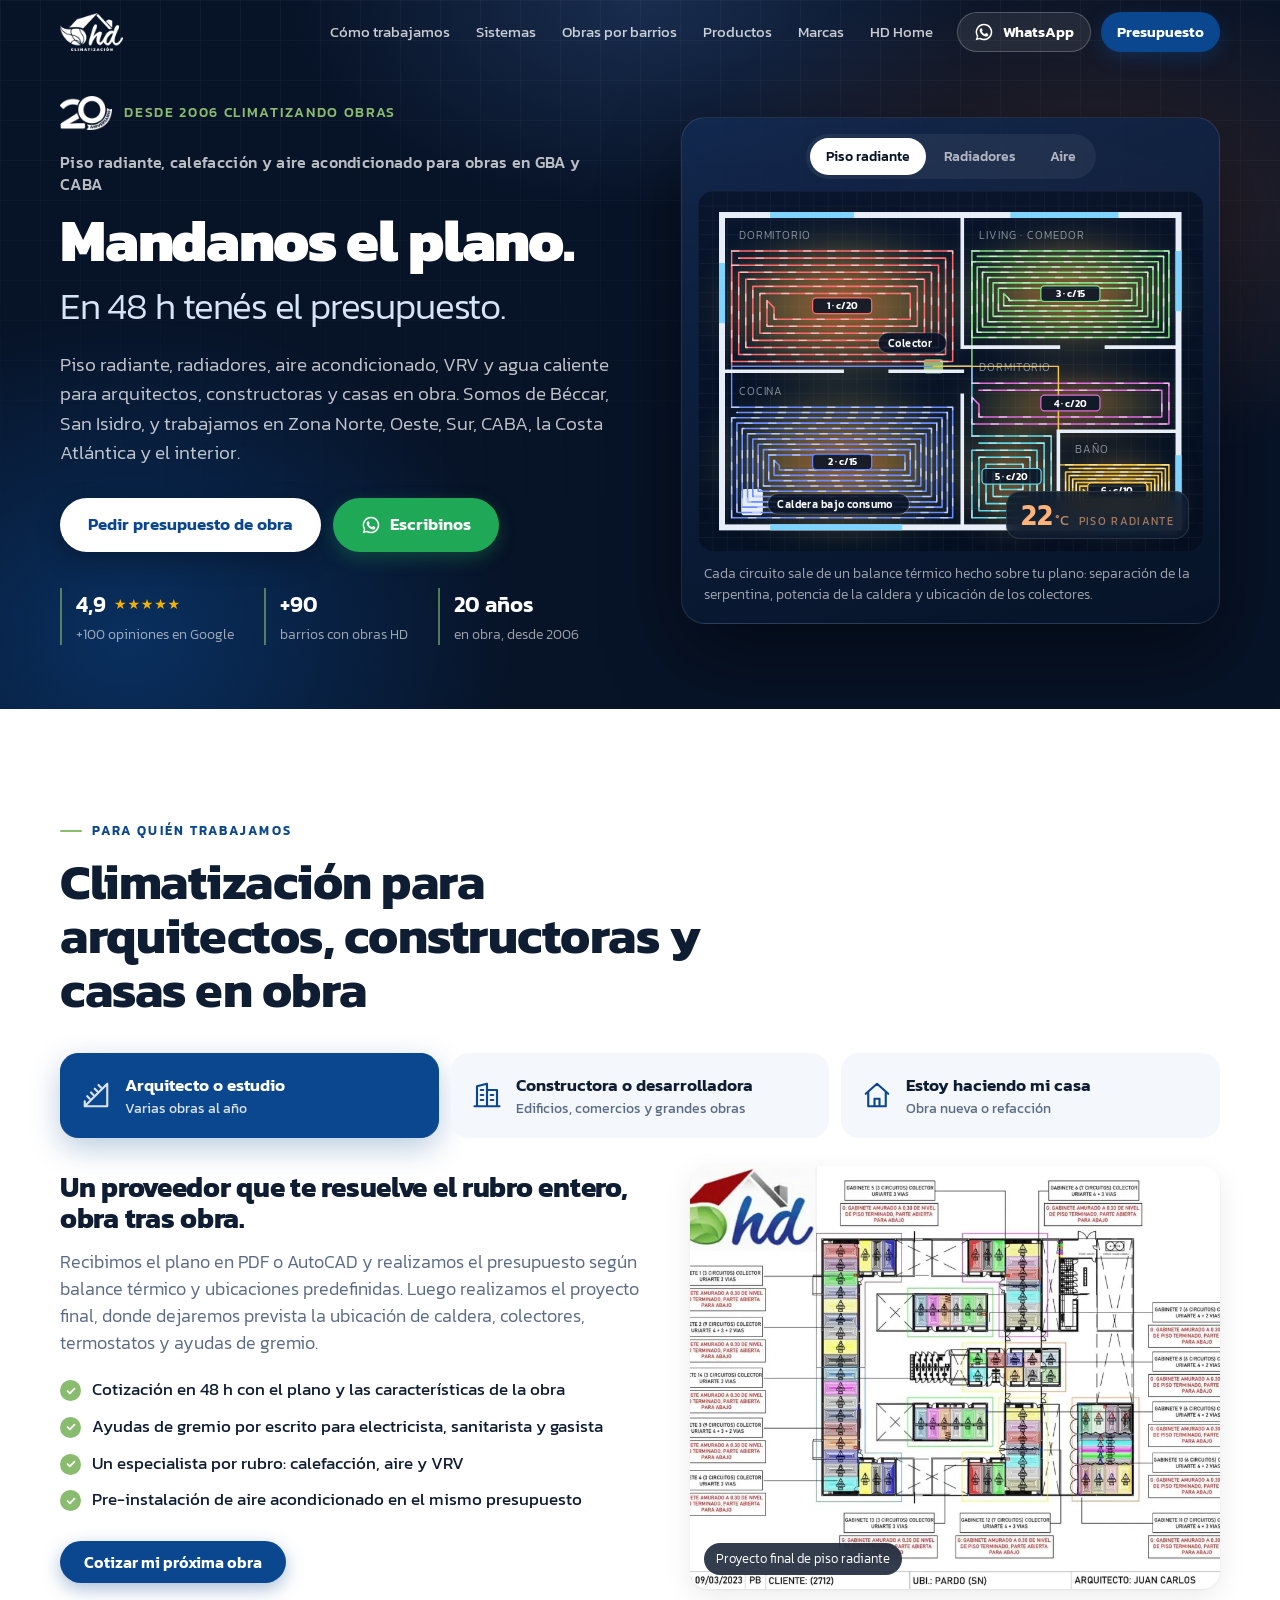
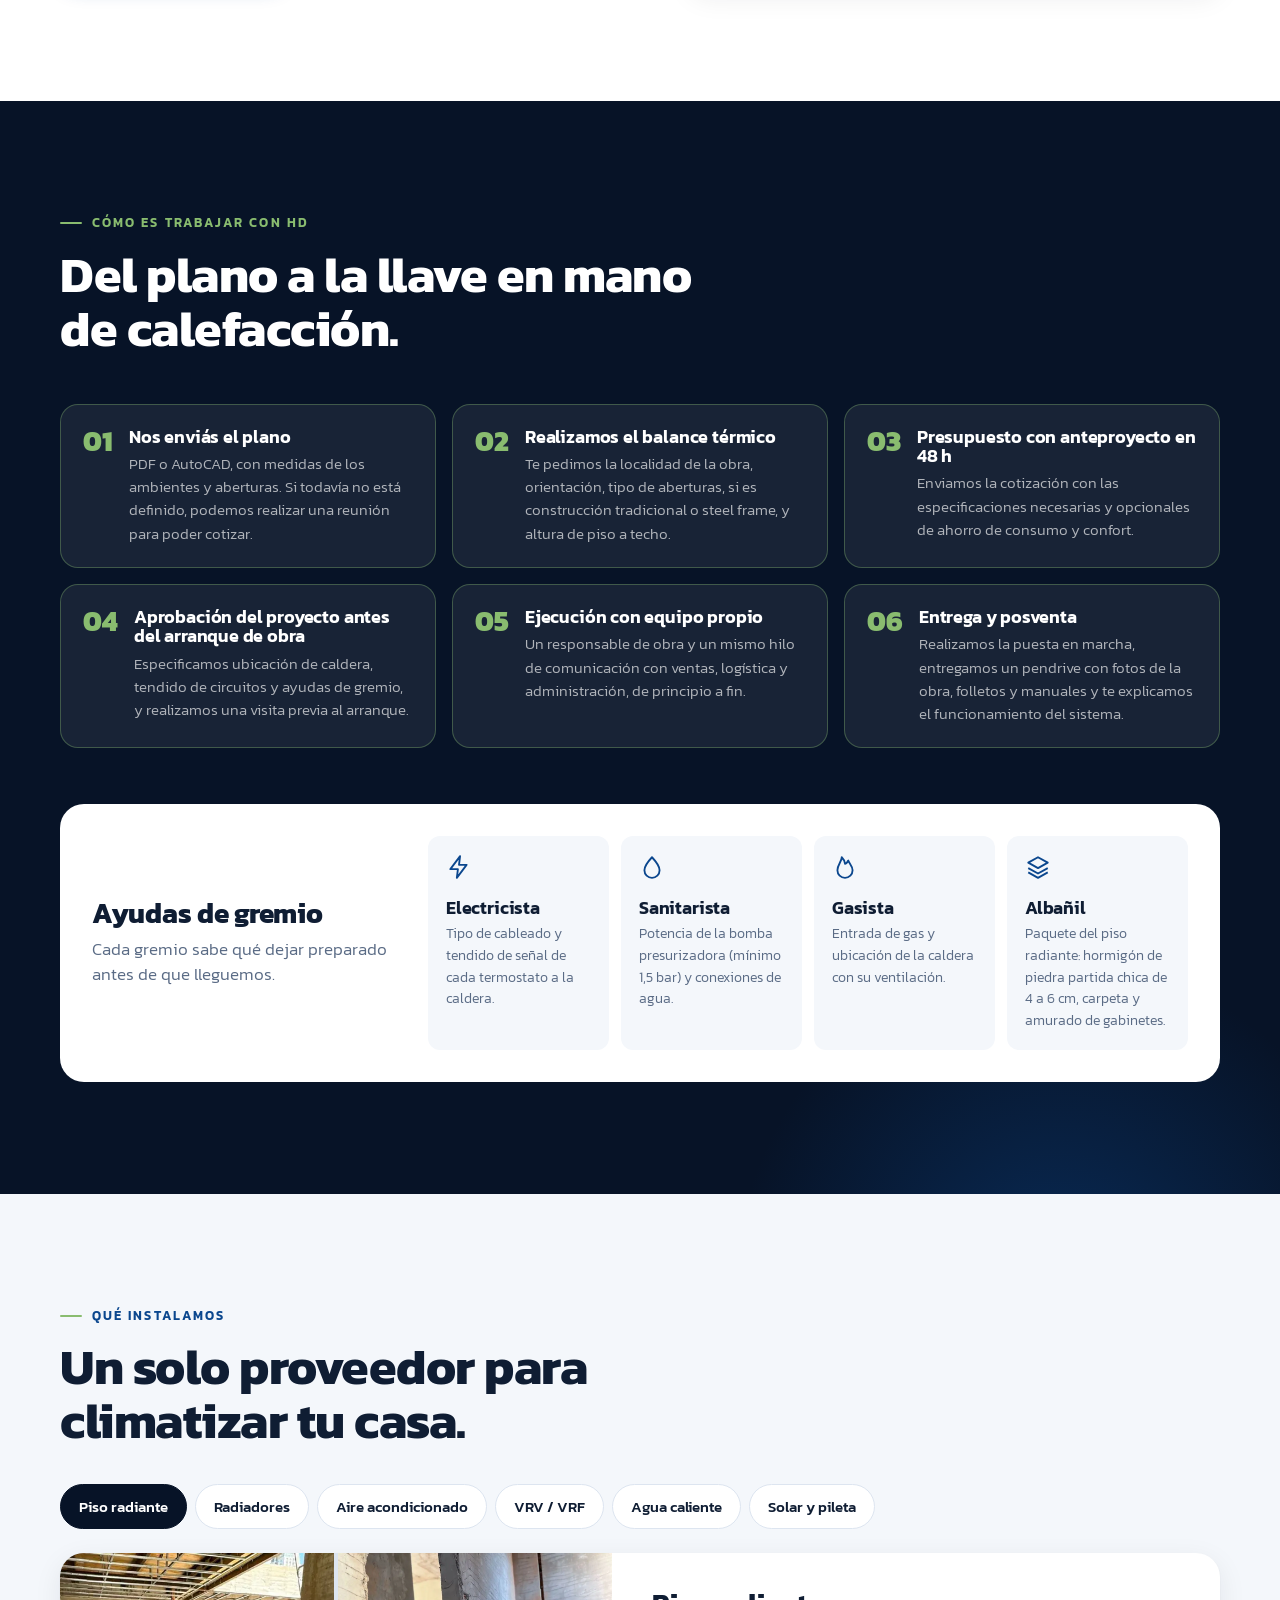
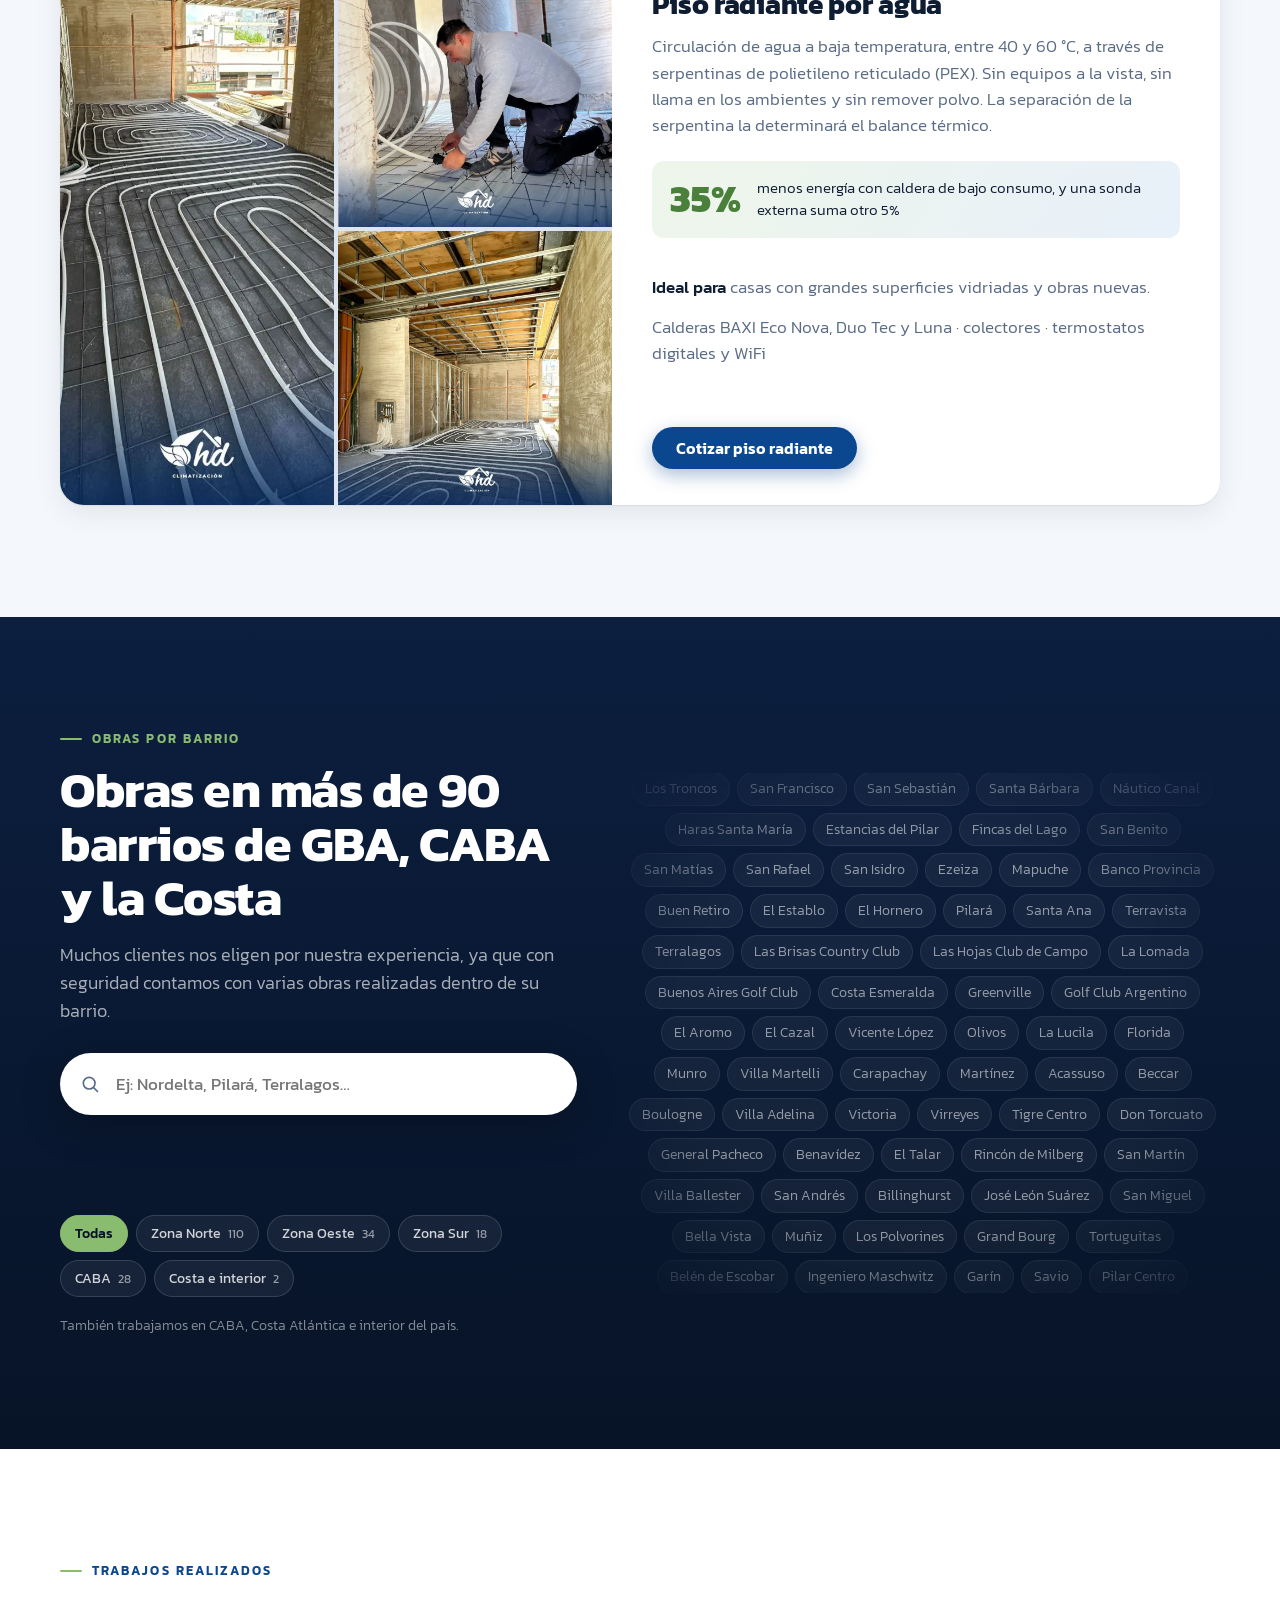
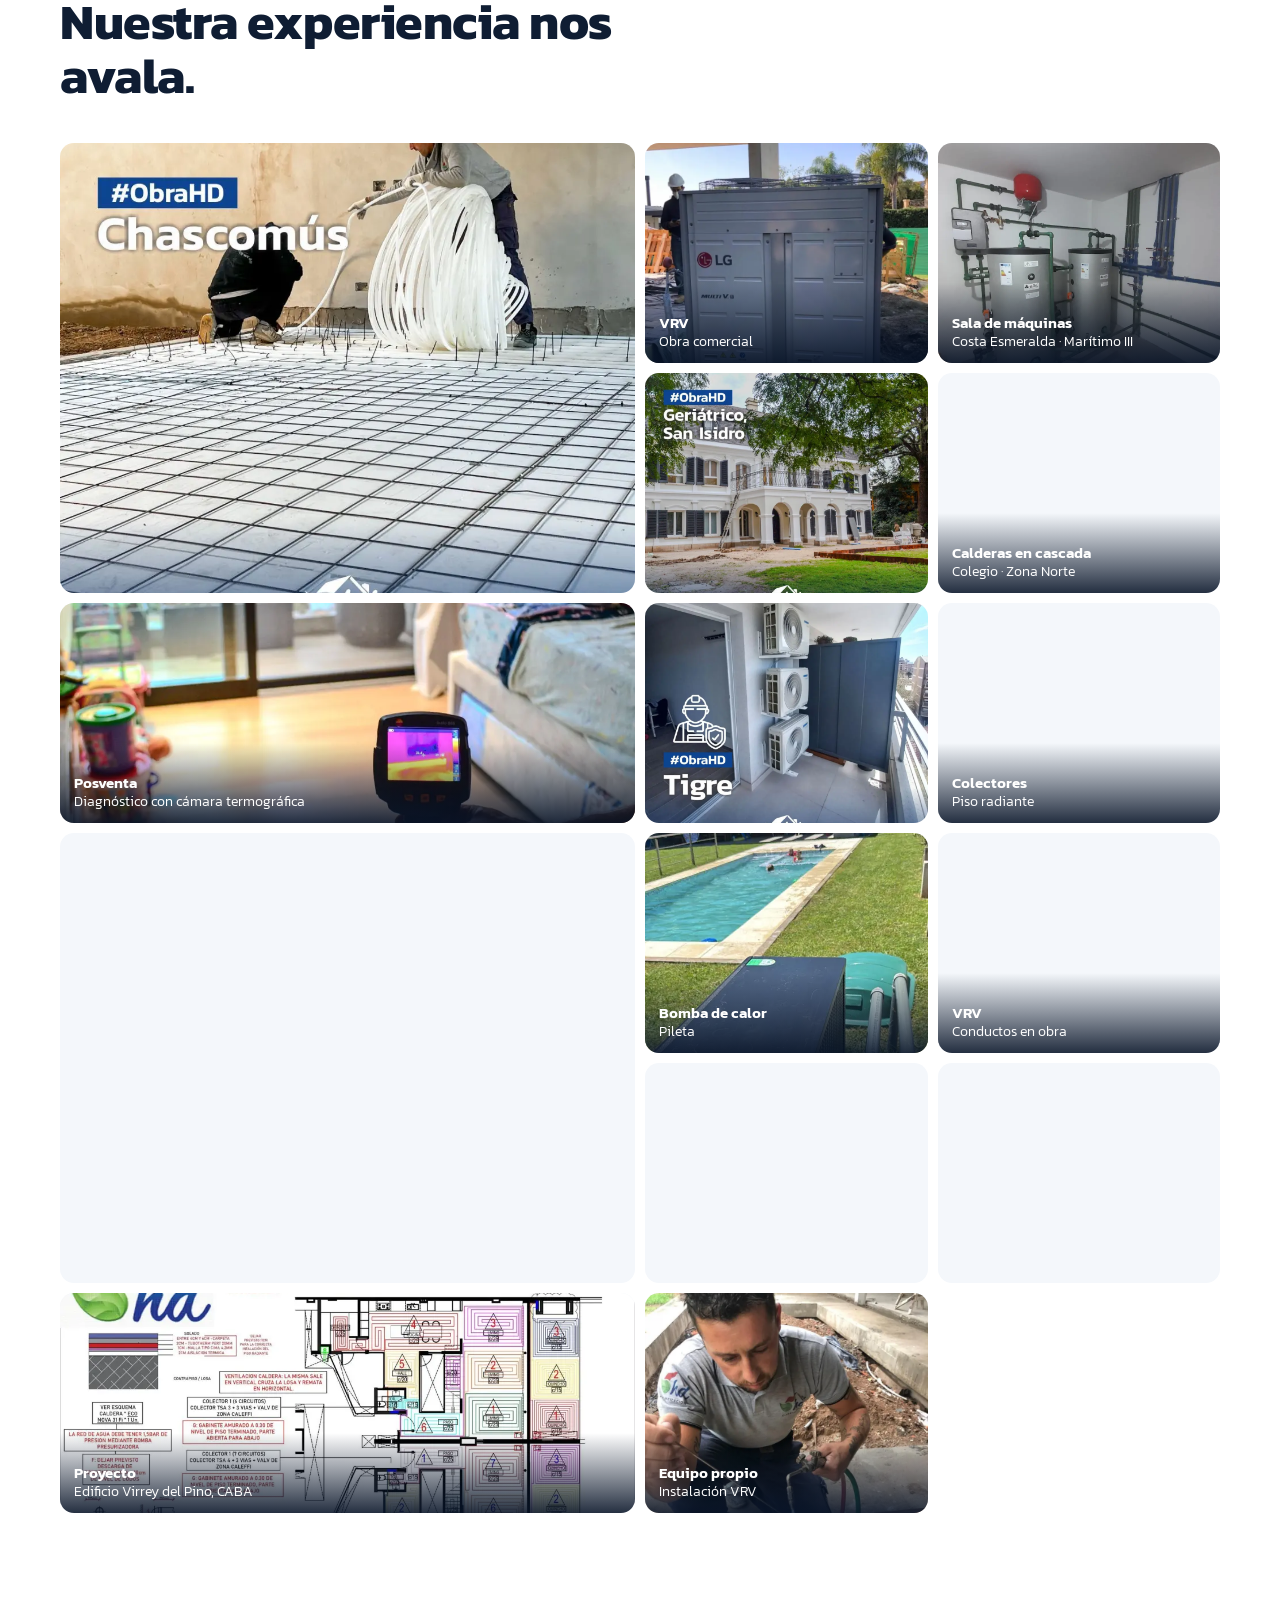
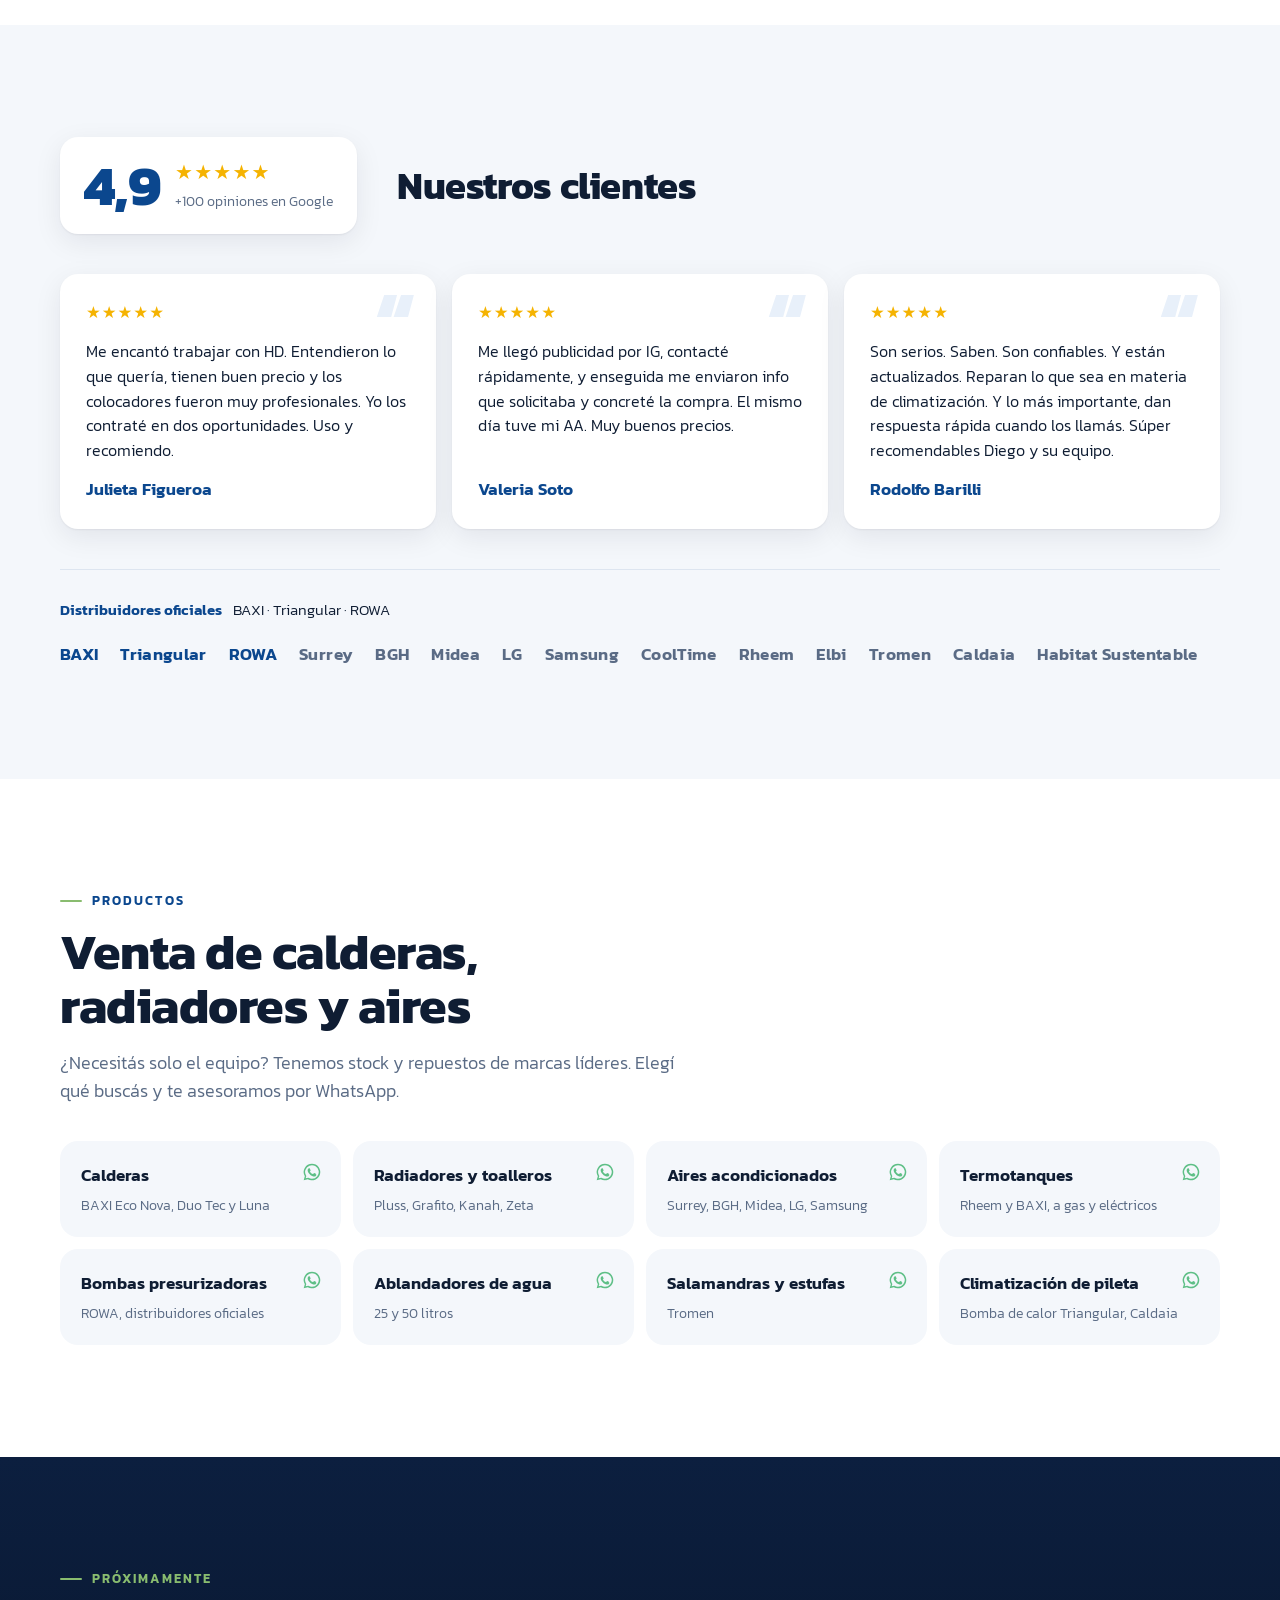
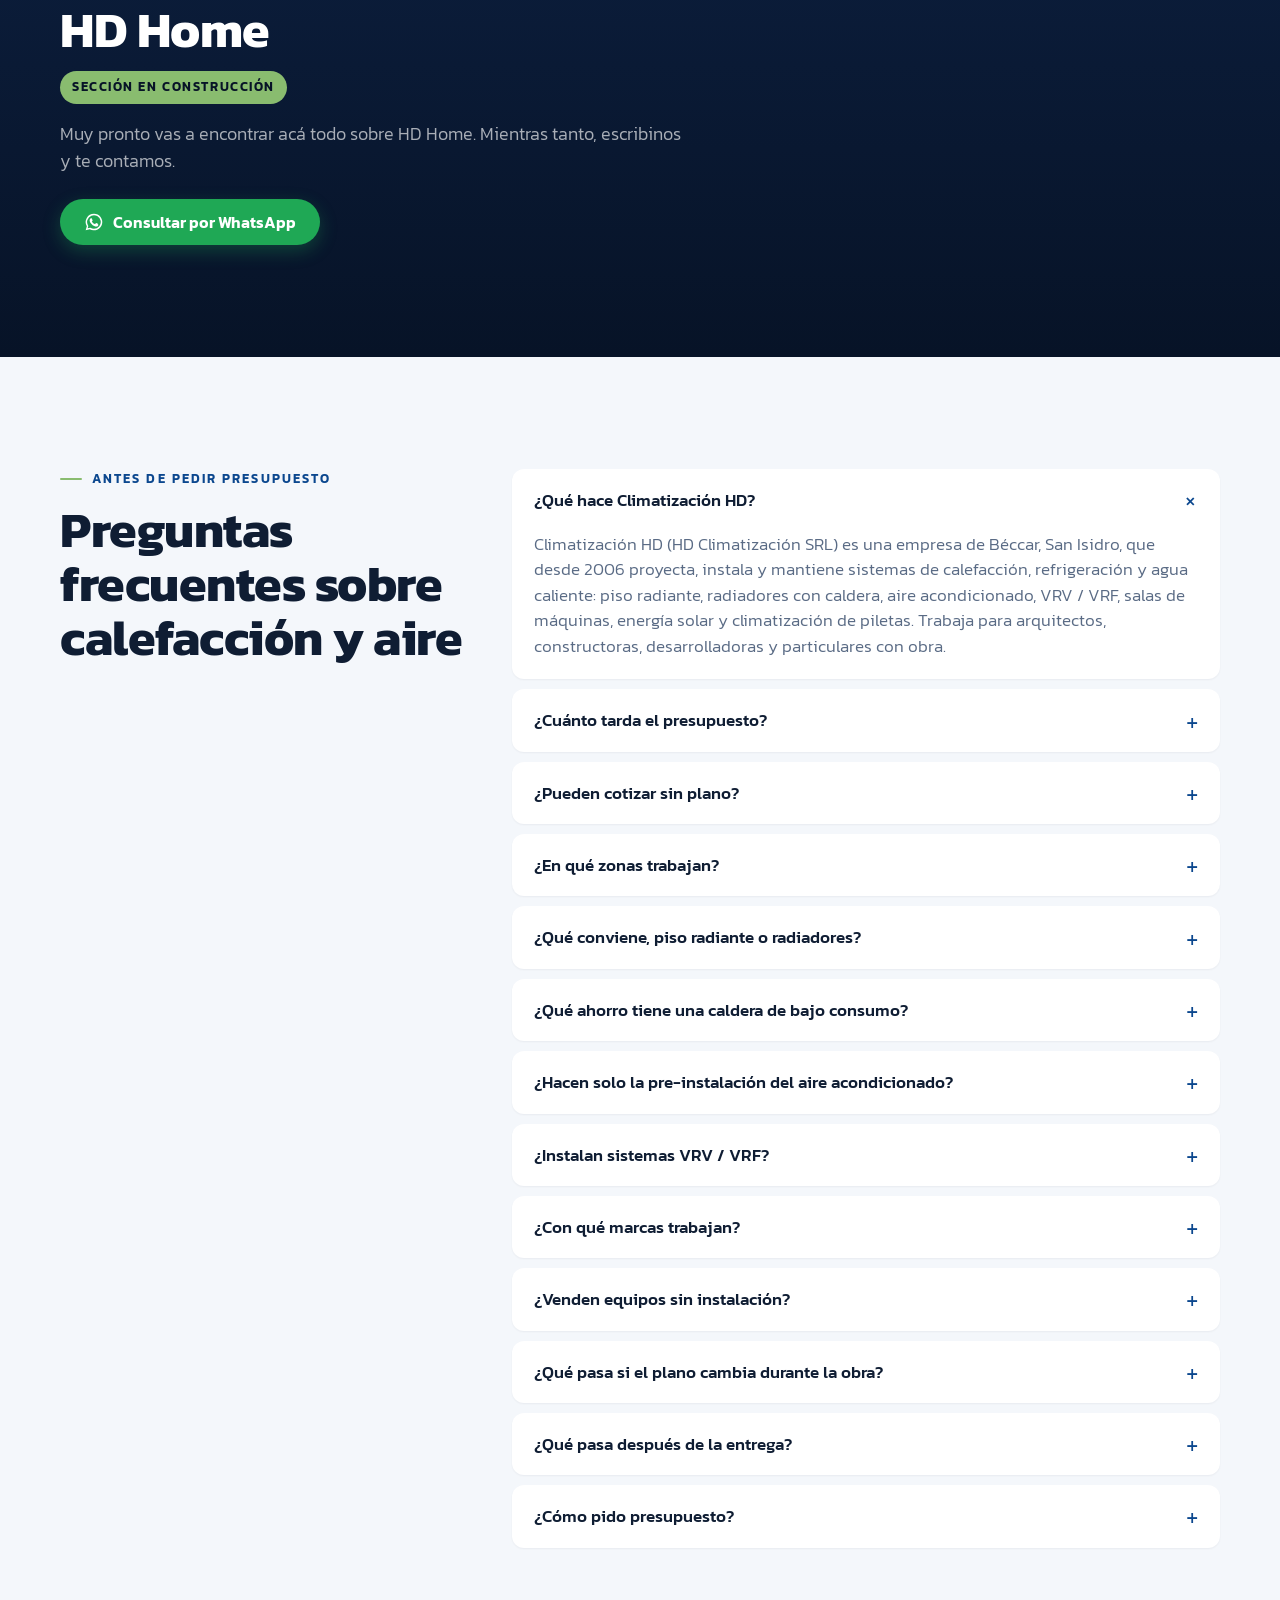
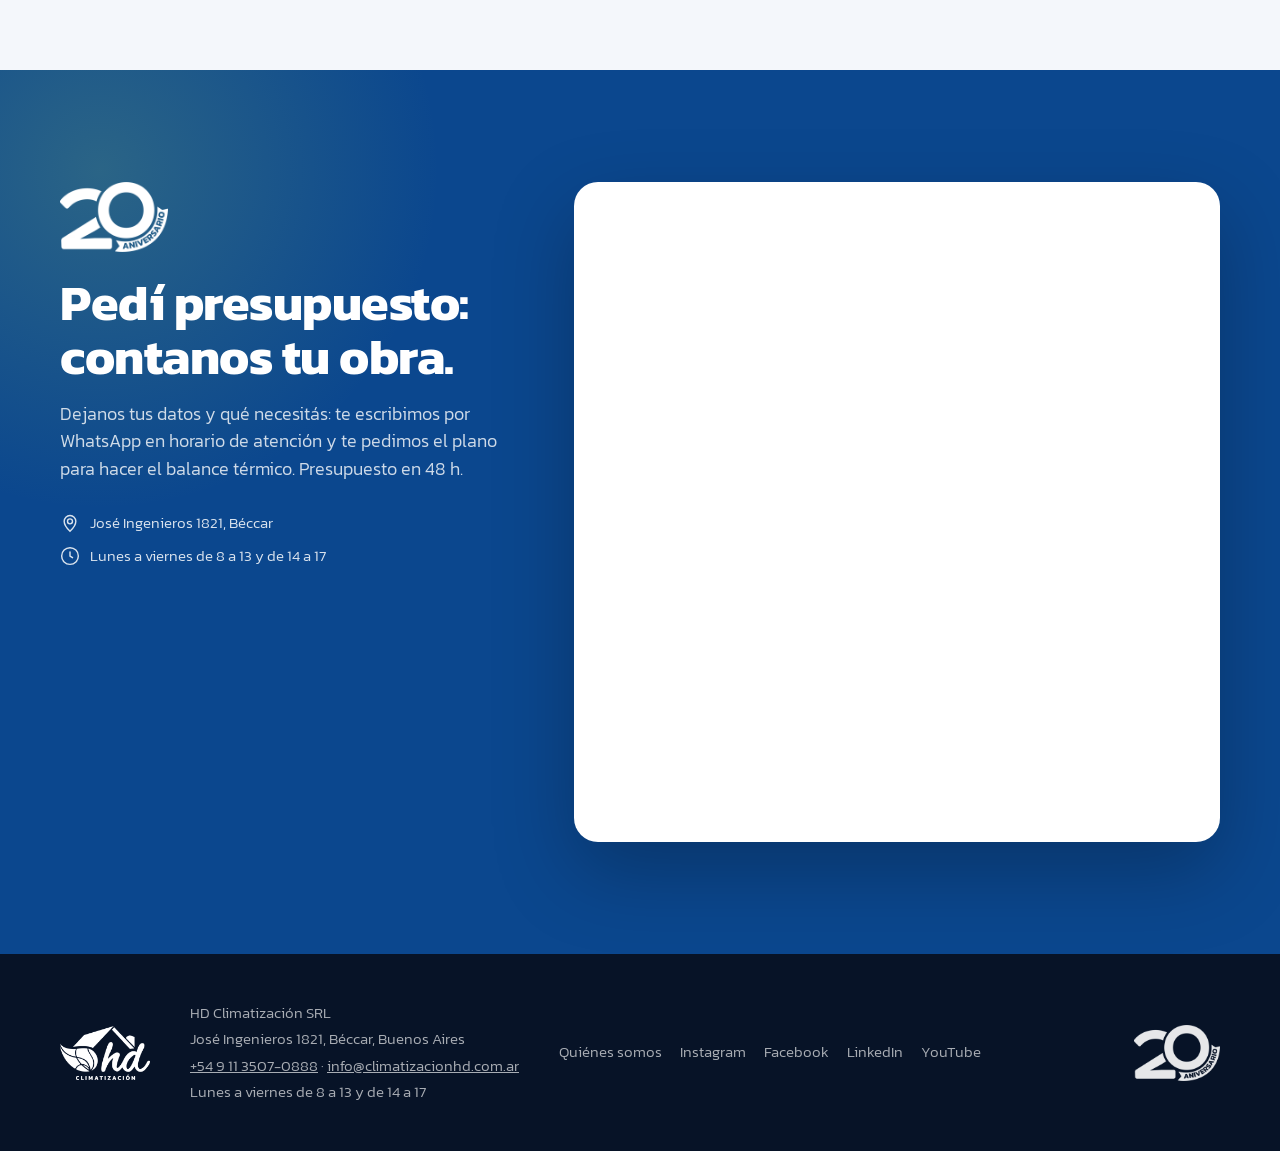
==== commit 99e4618e: "Correcciones de Vicky (21-10): sin listado de zonas, localidades en la nube Se saca el bloque «Zonas" ====
--- a/index.html
+++ b/index.html
@@ -315,46 +315,7 @@
       </div>
       <p class="barrios-cov">También trabajamos en CABA, Costa Atlántica e interior del país.</p>
     </div>
-    <div class="nube" id="nube" aria-label="Barrios con obras de Climatización HD"><span data-z="Zona Norte" data-n="barrancas de san jose">Barrancas de San José</span><span data-z="Zona Norte" data-n="el canton">El Cantón</span><span data-z="Zona Norte" data-n="el naudir">El Naudir</span><span data-z="Zona Norte" data-n="el recodo">El Recodo</span><span data-z="Zona Norte" data-n="san carlos country club">San Carlos Country Club</span><span data-z="Zona Norte" data-n="martindale">Martindale</span><span data-z="Zona Norte" data-n="lagos del norte">Lagos del Norte</span><span data-z="Zona Norte" data-n="el lago">El Lago</span><span data-z="Zona Norte" data-n="san marco">San Marco</span><span data-z="Zona Norte" data-n="san pablo">San Pablo</span><span data-z="Zona Norte" data-n="santa ana">Santa Ana</span><span data-z="Zona Oeste" data-n="san diego">San Diego</span><span data-z="Zona Norte" data-n="pilar del este">Pilar del Este</span><span data-z="Zona Norte" data-n="pilar del lago">Pilar del Lago</span><span data-z="Zona Norte" data-n="rincon de la horqueta">Rincón de La Horqueta</span><span data-z="Zona Norte" data-n="santa catalina">Santa Catalina</span><span data-z="Zona Oeste" data-n="maria del buen ayre">María del Buen Ayre</span><span data-z="Zona Norte" data-n="lagoon">Lagoon</span><span data-z="Zona Norte" data-n="la campina">La Campiña</span><span data-z="Zona Norte" data-n="la comarca">La Comarca</span><span data-z="Zona Norte" data-n="la damasia">La Damasia</span><span data-z="Zona Norte" data-n="la delfina">La Delfina</span><span data-z="Zona Norte" data-n="los cardos">Los Cardos</span><span data-z="Zona Norte" data-n="los ombues">Los Ombúes</span><span data-z="Zona Norte" data-n="los robles">Los Robles</span><span data-z="Zona Norte" data-n="campo grande">Campo Grande</span><span data-z="Zona Norte" data-n="nordelta">Nordelta</span><span data-z="Zona Norte" data-n="el silencio">El Silencio</span><span data-z="Zona Norte" data-n="talar del lago">Talar del Lago</span><span data-z="Zona Sur" data-n="lagos de san eliseo">Lagos de San Eliseo</span><span data-z="Costa e interior" data-n="chascomus">Chascomús</span><span data-z="Zona Norte" data-n="las magnolias">Las Magnolias</span><span data-z="Zona Norte" data-n="los patricios">Los Patricios</span><span data-z="Zona Norte" data-n="los potrillos">Los Potrillos</span><span data-z="Zona Oeste" data-n="los pinguinos">Los Pingüinos</span><span data-z="Zona Norte" data-n="windbells">Windbells</span><span data-z="Zona Sur" data-n="country club cissab">Country Club Cissab</span><span data-z="Zona Norte" data-n="san gabriel">San Gabriel</span><span data-z="Zona Norte" data-n="san joaquin">San Joaquín</span><span data-z="Zona Norte" data-n="pacheco golf club">Pacheco Golf Club</span><span data-z="Zona Norte" data-n="palmers cottage">Palmer's Cottage</span><span data-z="Zona Norte" data-n="puertos del lago">Puertos del Lago</span><span data-z="Zona Oeste" data-n="prados del oeste">Prados del Oeste</span><span data-z="Zona Norte" data-n="estancia la macarena">Estancia La Macarena</span><span data-z="Zona Norte" data-n="san fernando">San Fernando</span><span data-z="Zona Sur" data-n="saint thomas">Saint Thomas</span><span data-z="Zona Norte" data-n="tigre">Tigre</span><span data-z="Zona Norte" data-n="chacras de la cruz">Chacras de la Cruz</span><span data-z="Zona Norte" data-n="la escondida">La Escondida</span><span data-z="Zona Norte" data-n="los horneros">Los Horneros</span><span data-z="Zona Norte" data-n="barbarita">Barbarita</span><span data-z="Zona Norte" data-n="santa maria de tigre">Santa María de Tigre</span><span data-z="Zona Norte" data-n="el atardecer">El Atardecer</span><span data-z="Zona Norte" data-n="el encuentro">El Encuentro</span><span data-z="Zona Sur" data-n="el principado">El Principado</span><span data-z="Zona Norte" data-n="ayres del pilar">Ayres del Pilar</span><span data-z="Zona Norte" data-n="camino real">Camino Real</span><span data-z="CABA" data-n="barracas">Barracas</span><span data-z="Zona Norte" data-n="la cristina">La Cristina</span><span data-z="Zona Oeste" data-n="los puentes">Los Puentes</span><span data-z="Zona Sur" data-n="los troncos">Los Troncos</span><span data-z="Zona Norte" data-n="san francisco">San Francisco</span><span data-z="Zona Norte" data-n="san sebastian">San Sebastián</span><span data-z="Zona Norte" data-n="santa barbara">Santa Bárbara</span><span data-z="Zona Norte" data-n="nautico canal">Náutico Canal</span><span data-z="Zona Norte" data-n="haras santa maria">Haras Santa María</span><span data-z="Zona Norte" data-n="estancias del pilar">Estancias del Pilar</span><span data-z="Zona Norte" data-n="fincas del lago">Fincas del Lago</span><span data-z="Zona Norte" data-n="san benito">San Benito</span><span data-z="Zona Norte" data-n="san matias">San Matías</span><span data-z="Zona Norte" data-n="san rafael">San Rafael</span><span data-z="Zona Norte" data-n="san isidro">San Isidro</span><span data-z="Zona Sur" data-n="ezeiza">Ezeiza</span><span data-z="Zona Norte" data-n="mapuche">Mapuche</span><span data-z="Zona Oeste" data-n="banco provincia">Banco Provincia</span><span data-z="Zona Norte" data-n="buen retiro">Buen Retiro</span><span data-z="Zona Norte" data-n="el establo">El Establo</span><span data-z="Zona Norte" data-n="el hornero">El Hornero</span><span data-z="Zona Norte" data-n="pilara">Pilará</span><span data-z="Zona Oeste" data-n="santa ana oeste">Santa Ana</span><span data-z="Zona Oeste" data-n="terravista">Terravista</span><span data-z="Zona Sur" data-n="terralagos">Terralagos</span><span data-z="Zona Norte" data-n="las brisas country club">Las Brisas Country Club</span><span data-z="Zona Oeste" data-n="las hojas club de campo">Las Hojas Club de Campo</span><span data-z="Zona Norte" data-n="la lomada">La Lomada</span><span data-z="Zona Norte" data-n="buenos aires golf club">Buenos Aires Golf Club</span><span data-z="Costa e interior" data-n="costa esmeralda">Costa Esmeralda</span><span data-z="Zona Sur" data-n="greenville">Greenville</span><span data-z="Zona Norte" data-n="golf club argentino">Golf Club Argentino</span><span data-z="Zona Norte" data-n="el aromo">El Aromo</span><span data-z="Zona Norte" data-n="el cazal">El Cazal</span></div>
-  </div>
-  <div class="wrap">
-    <div class="zonas" id="zonas">
-      <h3>Zonas donde trabajamos</h3>
-      <div class="zonas-grid">
-        <div class="zona-col" data-z="Zona Norte"><h4>Zona Norte</h4>
-          <p><b>Vicente López</b><span data-z="Zona Norte" data-n="vicente lopez vicente lopez">Vicente López</span><span data-z="Zona Norte" data-n="olivos vicente lopez">Olivos</span><span data-z="Zona Norte" data-n="la lucila vicente lopez">La Lucila</span><span data-z="Zona Norte" data-n="florida vicente lopez">Florida</span><span data-z="Zona Norte" data-n="munro vicente lopez">Munro</span><span data-z="Zona Norte" data-n="villa martelli vicente lopez">Villa Martelli</span><span data-z="Zona Norte" data-n="carapachay vicente lopez">Carapachay</span></p>
-          <p><b>San Isidro</b><span data-z="Zona Norte" data-n="san isidro san isidro">San Isidro</span><span data-z="Zona Norte" data-n="martinez san isidro">Martínez</span><span data-z="Zona Norte" data-n="acassuso san isidro">Acassuso</span><span data-z="Zona Norte" data-n="beccar san isidro">Beccar</span><span data-z="Zona Norte" data-n="boulogne san isidro">Boulogne</span><span data-z="Zona Norte" data-n="villa adelina san isidro">Villa Adelina</span></p>
-          <p><b>San Fernando</b><span data-z="Zona Norte" data-n="san fernando san fernando">San Fernando</span><span data-z="Zona Norte" data-n="victoria san fernando">Victoria</span><span data-z="Zona Norte" data-n="virreyes san fernando">Virreyes</span></p>
-          <p><b>Tigre</b><span data-z="Zona Norte" data-n="tigre centro tigre">Tigre Centro</span><span data-z="Zona Norte" data-n="nordelta tigre">Nordelta</span><span data-z="Zona Norte" data-n="don torcuato tigre">Don Torcuato</span><span data-z="Zona Norte" data-n="general pacheco tigre">General Pacheco</span><span data-z="Zona Norte" data-n="benavidez tigre">Benavídez</span><span data-z="Zona Norte" data-n="el talar tigre">El Talar</span><span data-z="Zona Norte" data-n="rincon de milberg tigre">Rincón de Milberg</span></p>
-          <p><b>General San Martín</b><span data-z="Zona Norte" data-n="san martin general san martin">San Martín</span><span data-z="Zona Norte" data-n="villa ballester general san martin">Villa Ballester</span><span data-z="Zona Norte" data-n="san andres general san martin">San Andrés</span><span data-z="Zona Norte" data-n="billinghurst general san martin">Billinghurst</span><span data-z="Zona Norte" data-n="jose leon suarez general san martin">José León Suárez</span></p>
-          <p><b>San Miguel</b><span data-z="Zona Norte" data-n="san miguel san miguel">San Miguel</span><span data-z="Zona Norte" data-n="bella vista san miguel">Bella Vista</span><span data-z="Zona Norte" data-n="muniz san miguel">Muñiz</span></p>
-          <p><b>Malvinas Argentinas</b><span data-z="Zona Norte" data-n="los polvorines malvinas argentinas">Los Polvorines</span><span data-z="Zona Norte" data-n="grand bourg malvinas argentinas">Grand Bourg</span><span data-z="Zona Norte" data-n="tortuguitas malvinas argentinas">Tortuguitas</span></p>
-          <p><b>Escobar</b><span data-z="Zona Norte" data-n="belen de escobar escobar">Belén de Escobar</span><span data-z="Zona Norte" data-n="ingeniero maschwitz escobar">Ingeniero Maschwitz</span><span data-z="Zona Norte" data-n="garin escobar">Garín</span><span data-z="Zona Norte" data-n="savio escobar">Savio</span></p>
-          <p><b>Pilar</b><span data-z="Zona Norte" data-n="pilar centro pilar">Pilar Centro</span><span data-z="Zona Norte" data-n="del viso pilar">Del Viso</span><span data-z="Zona Norte" data-n="manuel alberti pilar">Manuel Alberti</span><span data-z="Zona Norte" data-n="manzanares pilar">Manzanares</span></p>
-        </div>
-        <div class="zona-col" data-z="Zona Oeste"><h4>Zona Oeste</h4>
-          <p><b>La Matanza</b><span data-z="Zona Oeste" data-n="ramos mejia la matanza">Ramos Mejía</span><span data-z="Zona Oeste" data-n="san justo la matanza">San Justo</span><span data-z="Zona Oeste" data-n="lomas del mirador la matanza">Lomas del Mirador</span></p>
-          <p><b>Morón</b><span data-z="Zona Oeste" data-n="moron moron">Morón</span><span data-z="Zona Oeste" data-n="castelar moron">Castelar</span><span data-z="Zona Oeste" data-n="haedo moron">Haedo</span><span data-z="Zona Oeste" data-n="el palomar moron">El Palomar</span><span data-z="Zona Oeste" data-n="villa sarmiento moron">Villa Sarmiento</span></p>
-          <p><b>Tres de Febrero</b><span data-z="Zona Oeste" data-n="caseros tres de febrero">Caseros</span><span data-z="Zona Oeste" data-n="ciudad jardin lomas del palomar tres de febrero">Ciudad Jardín Lomas del Palomar</span><span data-z="Zona Oeste" data-n="santos lugares tres de febrero">Santos Lugares</span><span data-z="Zona Oeste" data-n="saenz pena tres de febrero">Sáenz Peña</span><span data-z="Zona Oeste" data-n="villa bosch tres de febrero">Villa Bosch</span><span data-z="Zona Oeste" data-n="martin coronado tres de febrero">Martín Coronado</span></p>
-          <p><b>Hurlingham</b><span data-z="Zona Oeste" data-n="hurlingham hurlingham">Hurlingham</span><span data-z="Zona Oeste" data-n="villa tesei hurlingham">Villa Tesei</span></p>
-          <p><b>Ituzaingó</b><span data-z="Zona Oeste" data-n="ituzaingo ituzaingo">Ituzaingó</span></p>
-          <p><b>Merlo</b><span data-z="Zona Oeste" data-n="san antonio de padua merlo">San Antonio de Padua</span><span data-z="Zona Oeste" data-n="libertad merlo">Libertad</span><span data-z="Zona Oeste" data-n="parque san martin merlo">Parque San Martín</span></p>
-          <p><b>Moreno</b><span data-z="Zona Oeste" data-n="moreno moreno">Moreno</span><span data-z="Zona Oeste" data-n="paso del rey moreno">Paso del Rey</span><span data-z="Zona Oeste" data-n="la reja moreno">La Reja</span><span data-z="Zona Oeste" data-n="francisco alvarez moreno">Francisco Álvarez</span></p>
-          <p><b>General Rodríguez</b><span data-z="Zona Oeste" data-n="general rodriguez general rodriguez">General Rodríguez</span></p>
-        </div>
-        <div class="zona-col" data-z="Zona Sur"><h4>Zona Sur</h4>
-          <p><b>Lomas de Zamora</b><span data-z="Zona Sur" data-n="lomas de zamora lomas de zamora">Lomas de Zamora</span><span data-z="Zona Sur" data-n="temperley lomas de zamora">Temperley</span></p>
-          <p><b>Quilmes</b><span data-z="Zona Sur" data-n="quilmes quilmes">Quilmes</span><span data-z="Zona Sur" data-n="san francisco solano quilmes">San Francisco Solano</span></p>
-          <p><b>Berazategui</b><span data-z="Zona Sur" data-n="berazategui berazategui">Berazategui</span><span data-z="Zona Sur" data-n="hudson berazategui">Hudson</span></p>
-          <p><b>Esteban Echeverría</b><span data-z="Zona Sur" data-n="monte grande esteban echeverria">Monte Grande</span><span data-z="Zona Sur" data-n="canning esteban echeverria">Canning</span></p>
-          <p><b>Ezeiza</b><span data-z="Zona Sur" data-n="ezeiza ezeiza">Ezeiza</span><span data-z="Zona Sur" data-n="tristan suarez ezeiza">Tristán Suárez</span><span data-z="Zona Sur" data-n="canning ezeiza">Canning</span></p>
-          <p><b>San Vicente / Presidente Perón</b><span data-z="Zona Sur" data-n="san vicente san vicente  presidente peron">San Vicente</span></p>
-        </div>
-        <div class="zona-col" data-z="CABA"><h4>CABA</h4>
-          <p><span data-z="CABA" data-n="agronomia">Agronomía</span><span data-z="CABA" data-n="barracas">Barracas</span><span data-z="CABA" data-n="belgrano">Belgrano</span><span data-z="CABA" data-n="caballito">Caballito</span><span data-z="CABA" data-n="chacarita">Chacarita</span><span data-z="CABA" data-n="coghlan">Coghlan</span><span data-z="CABA" data-n="colegiales">Colegiales</span><span data-z="CABA" data-n="liniers">Liniers</span><span data-z="CABA" data-n="mataderos">Mataderos</span><span data-z="CABA" data-n="monte castro">Monte Castro</span><span data-z="CABA" data-n="montserrat">Montserrat</span><span data-z="CABA" data-n="nunez">Núñez</span><span data-z="CABA" data-n="palermo">Palermo</span><span data-z="CABA" data-n="recoleta">Recoleta</span><span data-z="CABA" data-n="retiro">Retiro</span><span data-z="CABA" data-n="saavedra">Saavedra</span><span data-z="CABA" data-n="san cristobal">San Cristóbal</span><span data-z="CABA" data-n="san telmo">San Telmo</span><span data-z="CABA" data-n="villa crespo">Villa Crespo</span><span data-z="CABA" data-n="villa del parque">Villa del Parque</span><span data-z="CABA" data-n="villa devoto">Villa Devoto</span><span data-z="CABA" data-n="villa lugano">Villa Lugano</span><span data-z="CABA" data-n="villa luro">Villa Luro</span><span data-z="CABA" data-n="villa ortuzar">Villa Ortúzar</span><span data-z="CABA" data-n="villa pueyrredon">Villa Pueyrredón</span><span data-z="CABA" data-n="villa real">Villa Real</span><span data-z="CABA" data-n="villa santa rita">Villa Santa Rita</span><span data-z="CABA" data-n="villa urquiza">Villa Urquiza</span></p>
-        </div>
-      </div>
-    </div>
+    <div class="nube" id="nube" aria-label="Barrios con obras de Climatización HD"><span data-z="Zona Norte" data-n="barrancas de san jose">Barrancas de San José</span><span data-z="Zona Norte" data-n="el canton">El Cantón</span><span data-z="Zona Norte" data-n="el naudir">El Naudir</span><span data-z="Zona Norte" data-n="el recodo">El Recodo</span><span data-z="Zona Norte" data-n="san carlos country club">San Carlos Country Club</span><span data-z="Zona Norte" data-n="martindale">Martindale</span><span data-z="Zona Norte" data-n="lagos del norte">Lagos del Norte</span><span data-z="Zona Norte" data-n="el lago">El Lago</span><span data-z="Zona Norte" data-n="san marco">San Marco</span><span data-z="Zona Norte" data-n="san pablo">San Pablo</span><span data-z="Zona Norte" data-n="santa ana">Santa Ana</span><span data-z="Zona Oeste" data-n="san diego">San Diego</span><span data-z="Zona Norte" data-n="pilar del este">Pilar del Este</span><span data-z="Zona Norte" data-n="pilar del lago">Pilar del Lago</span><span data-z="Zona Norte" data-n="rincon de la horqueta">Rincón de La Horqueta</span><span data-z="Zona Norte" data-n="santa catalina">Santa Catalina</span><span data-z="Zona Oeste" data-n="maria del buen ayre">María del Buen Ayre</span><span data-z="Zona Norte" data-n="lagoon">Lagoon</span><span data-z="Zona Norte" data-n="la campina">La Campiña</span><span data-z="Zona Norte" data-n="la comarca">La Comarca</span><span data-z="Zona Norte" data-n="la damasia">La Damasia</span><span data-z="Zona Norte" data-n="la delfina">La Delfina</span><span data-z="Zona Norte" data-n="los cardos">Los Cardos</span><span data-z="Zona Norte" data-n="los ombues">Los Ombúes</span><span data-z="Zona Norte" data-n="los robles">Los Robles</span><span data-z="Zona Norte" data-n="campo grande">Campo Grande</span><span data-z="Zona Norte" data-n="nordelta">Nordelta</span><span data-z="Zona Norte" data-n="el silencio">El Silencio</span><span data-z="Zona Norte" data-n="talar del lago">Talar del Lago</span><span data-z="Zona Sur" data-n="lagos de san eliseo">Lagos de San Eliseo</span><span data-z="Costa e interior" data-n="chascomus">Chascomús</span><span data-z="Zona Norte" data-n="las magnolias">Las Magnolias</span><span data-z="Zona Norte" data-n="los patricios">Los Patricios</span><span data-z="Zona Norte" data-n="los potrillos">Los Potrillos</span><span data-z="Zona Oeste" data-n="los pinguinos">Los Pingüinos</span><span data-z="Zona Norte" data-n="windbells">Windbells</span><span data-z="Zona Sur" data-n="country club cissab">Country Club Cissab</span><span data-z="Zona Norte" data-n="san gabriel">San Gabriel</span><span data-z="Zona Norte" data-n="san joaquin">San Joaquín</span><span data-z="Zona Norte" data-n="pacheco golf club">Pacheco Golf Club</span><span data-z="Zona Norte" data-n="palmers cottage">Palmer's Cottage</span><span data-z="Zona Norte" data-n="puertos del lago">Puertos del Lago</span><span data-z="Zona Oeste" data-n="prados del oeste">Prados del Oeste</span><span data-z="Zona Norte" data-n="estancia la macarena">Estancia La Macarena</span><span data-z="Zona Norte" data-n="san fernando">San Fernando</span><span data-z="Zona Sur" data-n="saint thomas">Saint Thomas</span><span data-z="Zona Norte" data-n="tigre">Tigre</span><span data-z="Zona Norte" data-n="chacras de la cruz">Chacras de la Cruz</span><span data-z="Zona Norte" data-n="la escondida">La Escondida</span><span data-z="Zona Norte" data-n="los horneros">Los Horneros</span><span data-z="Zona Norte" data-n="barbarita">Barbarita</span><span data-z="Zona Norte" data-n="santa maria de tigre">Santa María de Tigre</span><span data-z="Zona Norte" data-n="el atardecer">El Atardecer</span><span data-z="Zona Norte" data-n="el encuentro">El Encuentro</span><span data-z="Zona Sur" data-n="el principado">El Principado</span><span data-z="Zona Norte" data-n="ayres del pilar">Ayres del Pilar</span><span data-z="Zona Norte" data-n="camino real">Camino Real</span><span data-z="CABA" data-n="barracas">Barracas</span><span data-z="Zona Norte" data-n="la cristina">La Cristina</span><span data-z="Zona Oeste" data-n="los puentes">Los Puentes</span><span data-z="Zona Sur" data-n="los troncos">Los Troncos</span><span data-z="Zona Norte" data-n="san francisco">San Francisco</span><span data-z="Zona Norte" data-n="san sebastian">San Sebastián</span><span data-z="Zona Norte" data-n="santa barbara">Santa Bárbara</span><span data-z="Zona Norte" data-n="nautico canal">Náutico Canal</span><span data-z="Zona Norte" data-n="haras santa maria">Haras Santa María</span><span data-z="Zona Norte" data-n="estancias del pilar">Estancias del Pilar</span><span data-z="Zona Norte" data-n="fincas del lago">Fincas del Lago</span><span data-z="Zona Norte" data-n="san benito">San Benito</span><span data-z="Zona Norte" data-n="san matias">San Matías</span><span data-z="Zona Norte" data-n="san rafael">San Rafael</span><span data-z="Zona Norte" data-n="san isidro">San Isidro</span><span data-z="Zona Sur" data-n="ezeiza">Ezeiza</span><span data-z="Zona Norte" data-n="mapuche">Mapuche</span><span data-z="Zona Oeste" data-n="banco provincia">Banco Provincia</span><span data-z="Zona Norte" data-n="buen retiro">Buen Retiro</span><span data-z="Zona Norte" data-n="el establo">El Establo</span><span data-z="Zona Norte" data-n="el hornero">El Hornero</span><span data-z="Zona Norte" data-n="pilara">Pilará</span><span data-z="Zona Oeste" data-n="santa ana oeste">Santa Ana</span><span data-z="Zona Oeste" data-n="terravista">Terravista</span><span data-z="Zona Sur" data-n="terralagos">Terralagos</span><span data-z="Zona Norte" data-n="las brisas country club">Las Brisas Country Club</span><span data-z="Zona Oeste" data-n="las hojas club de campo">Las Hojas Club de Campo</span><span data-z="Zona Norte" data-n="la lomada">La Lomada</span><span data-z="Zona Norte" data-n="buenos aires golf club">Buenos Aires Golf Club</span><span data-z="Costa e interior" data-n="costa esmeralda">Costa Esmeralda</span><span data-z="Zona Sur" data-n="greenville">Greenville</span><span data-z="Zona Norte" data-n="golf club argentino">Golf Club Argentino</span><span data-z="Zona Norte" data-n="el aromo">El Aromo</span><span data-z="Zona Norte" data-n="el cazal">El Cazal</span><span data-z="Zona Norte" data-n="vicente lopez vicente lopez">Vicente López</span><span data-z="Zona Norte" data-n="olivos vicente lopez">Olivos</span><span data-z="Zona Norte" data-n="la lucila vicente lopez">La Lucila</span><span data-z="Zona Norte" data-n="florida vicente lopez">Florida</span><span data-z="Zona Norte" data-n="munro vicente lopez">Munro</span><span data-z="Zona Norte" data-n="villa martelli vicente lopez">Villa Martelli</span><span data-z="Zona Norte" data-n="carapachay vicente lopez">Carapachay</span><span data-z="Zona Norte" data-n="martinez san isidro">Martínez</span><span data-z="Zona Norte" data-n="acassuso san isidro">Acassuso</span><span data-z="Zona Norte" data-n="beccar san isidro">Beccar</span><span data-z="Zona Norte" data-n="boulogne san isidro">Boulogne</span><span data-z="Zona Norte" data-n="villa adelina san isidro">Villa Adelina</span><span data-z="Zona Norte" data-n="victoria san fernando">Victoria</span><span data-z="Zona Norte" data-n="virreyes san fernando">Virreyes</span><span data-z="Zona Norte" data-n="tigre centro tigre">Tigre Centro</span><span data-z="Zona Norte" data-n="don torcuato tigre">Don Torcuato</span><span data-z="Zona Norte" data-n="general pacheco tigre">General Pacheco</span><span data-z="Zona Norte" data-n="benavidez tigre">Benavídez</span><span data-z="Zona Norte" data-n="el talar tigre">El Talar</span><span data-z="Zona Norte" data-n="rincon de milberg tigre">Rincón de Milberg</span><span data-z="Zona Norte" data-n="san martin general san martin">San Martín</span><span data-z="Zona Norte" data-n="villa ballester general san martin">Villa Ballester</span><span data-z="Zona Norte" data-n="san andres general san martin">San Andrés</span><span data-z="Zona Norte" data-n="billinghurst general san martin">Billinghurst</span><span data-z="Zona Norte" data-n="jose leon suarez general san martin">José León Suárez</span><span data-z="Zona Norte" data-n="san miguel san miguel">San Miguel</span><span data-z="Zona Norte" data-n="bella vista san miguel">Bella Vista</span><span data-z="Zona Norte" data-n="muniz san miguel">Muñiz</span><span data-z="Zona Norte" data-n="los polvorines malvinas argentinas">Los Polvorines</span><span data-z="Zona Norte" data-n="grand bourg malvinas argentinas">Grand Bourg</span><span data-z="Zona Norte" data-n="tortuguitas malvinas argentinas">Tortuguitas</span><span data-z="Zona Norte" data-n="belen de escobar escobar">Belén de Escobar</span><span data-z="Zona Norte" data-n="ingeniero maschwitz escobar">Ingeniero Maschwitz</span><span data-z="Zona Norte" data-n="garin escobar">Garín</span><span data-z="Zona Norte" data-n="savio escobar">Savio</span><span data-z="Zona Norte" data-n="pilar centro pilar">Pilar Centro</span><span data-z="Zona Norte" data-n="del viso pilar">Del Viso</span><span data-z="Zona Norte" data-n="manuel alberti pilar">Manuel Alberti</span><span data-z="Zona Norte" data-n="manzanares pilar">Manzanares</span><span data-z="Zona Oeste" data-n="ramos mejia la matanza">Ramos Mejía</span><span data-z="Zona Oeste" data-n="san justo la matanza">San Justo</span><span data-z="Zona Oeste" data-n="lomas del mirador la matanza">Lomas del Mirador</span><span data-z="Zona Oeste" data-n="moron moron">Morón</span><span data-z="Zona Oeste" data-n="castelar moron">Castelar</span><span data-z="Zona Oeste" data-n="haedo moron">Haedo</span><span data-z="Zona Oeste" data-n="el palomar moron">El Palomar</span><span data-z="Zona Oeste" data-n="villa sarmiento moron">Villa Sarmiento</span><span data-z="Zona Oeste" data-n="caseros tres de febrero">Caseros</span><span data-z="Zona Oeste" data-n="ciudad jardin lomas del palomar tres de febrero">Ciudad Jardín Lomas del Palomar</span><span data-z="Zona Oeste" data-n="santos lugares tres de febrero">Santos Lugares</span><span data-z="Zona Oeste" data-n="saenz pena tres de febrero">Sáenz Peña</span><span data-z="Zona Oeste" data-n="villa bosch tres de febrero">Villa Bosch</span><span data-z="Zona Oeste" data-n="martin coronado tres de febrero">Martín Coronado</span><span data-z="Zona Oeste" data-n="hurlingham hurlingham">Hurlingham</span><span data-z="Zona Oeste" data-n="villa tesei hurlingham">Villa Tesei</span><span data-z="Zona Oeste" data-n="ituzaingo ituzaingo">Ituzaingó</span><span data-z="Zona Oeste" data-n="san antonio de padua merlo">San Antonio de Padua</span><span data-z="Zona Oeste" data-n="libertad merlo">Libertad</span><span data-z="Zona Oeste" data-n="parque san martin merlo">Parque San Martín</span><span data-z="Zona Oeste" data-n="moreno moreno">Moreno</span><span data-z="Zona Oeste" data-n="paso del rey moreno">Paso del Rey</span><span data-z="Zona Oeste" data-n="la reja moreno">La Reja</span><span data-z="Zona Oeste" data-n="francisco alvarez moreno">Francisco Álvarez</span><span data-z="Zona Oeste" data-n="general rodriguez general rodriguez">General Rodríguez</span><span data-z="Zona Sur" data-n="lomas de zamora lomas de zamora">Lomas de Zamora</span><span data-z="Zona Sur" data-n="temperley lomas de zamora">Temperley</span><span data-z="Zona Sur" data-n="quilmes quilmes">Quilmes</span><span data-z="Zona Sur" data-n="san francisco solano quilmes">San Francisco Solano</span><span data-z="Zona Sur" data-n="berazategui berazategui">Berazategui</span><span data-z="Zona Sur" data-n="hudson berazategui">Hudson</span><span data-z="Zona Sur" data-n="monte grande esteban echeverria">Monte Grande</span><span data-z="Zona Sur" data-n="canning esteban echeverria">Canning</span><span data-z="Zona Sur" data-n="tristan suarez ezeiza">Tristán Suárez</span><span data-z="Zona Sur" data-n="san vicente san vicente  presidente peron">San Vicente</span><span data-z="CABA" data-n="agronomia">Agronomía</span><span data-z="CABA" data-n="belgrano">Belgrano</span><span data-z="CABA" data-n="caballito">Caballito</span><span data-z="CABA" data-n="chacarita">Chacarita</span><span data-z="CABA" data-n="coghlan">Coghlan</span><span data-z="CABA" data-n="colegiales">Colegiales</span><span data-z="CABA" data-n="liniers">Liniers</span><span data-z="CABA" data-n="mataderos">Mataderos</span><span data-z="CABA" data-n="monte castro">Monte Castro</span><span data-z="CABA" data-n="montserrat">Montserrat</span><span data-z="CABA" data-n="nunez">Núñez</span><span data-z="CABA" data-n="palermo">Palermo</span><span data-z="CABA" data-n="recoleta">Recoleta</span><span data-z="CABA" data-n="retiro">Retiro</span><span data-z="CABA" data-n="saavedra">Saavedra</span><span data-z="CABA" data-n="san cristobal">San Cristóbal</span><span data-z="CABA" data-n="san telmo">San Telmo</span><span data-z="CABA" data-n="villa crespo">Villa Crespo</span><span data-z="CABA" data-n="villa del parque">Villa del Parque</span><span data-z="CABA" data-n="villa devoto">Villa Devoto</span><span data-z="CABA" data-n="villa lugano">Villa Lugano</span><span data-z="CABA" data-n="villa luro">Villa Luro</span><span data-z="CABA" data-n="villa ortuzar">Villa Ortúzar</span><span data-z="CABA" data-n="villa pueyrredon">Villa Pueyrredón</span><span data-z="CABA" data-n="villa real">Villa Real</span><span data-z="CABA" data-n="villa santa rita">Villa Santa Rita</span><span data-z="CABA" data-n="villa urquiza">Villa Urquiza</span></div>
   </div>
 </section>
 
@@ -397,7 +358,7 @@
     </div>
     <div class="marcas" id="marcas">
       <p><b>Distribuidores oficiales</b> BAXI · Triangular · ROWA</p>
-      <ul><li class="of">BAXI</li><li class="of">Triangular</li><li class="of">ROWA</li><li>Surrey</li><li>BGH</li><li>Midea</li><li>LG</li><li>Samsung</li><li>CoolTime</li><li>Rheem</li><li>Elbi</li><li>Tromen</li><li>Caldaia</li></ul>
+      <ul><li class="of">BAXI</li><li class="of">Triangular</li><li class="of">ROWA</li><li>Surrey</li><li>BGH</li><li>Midea</li><li>LG</li><li>Samsung</li><li>CoolTime</li><li>Rheem</li><li>Elbi</li><li>Tromen</li><li>Caldaia</li><li>Habitat Sustentable</li></ul>
     </div>
   </div>
 </section>
--- a/estilo.css
+++ b/estilo.css
@@ -375,21 +375,6 @@
 }
 @media (max-width:520px){.top-cta{gap:6px}.top-cta .btn-primary{padding:9px 12px}}
 
-/* Zonas donde trabajamos */
-.zonas{margin-top:56px;border-top:1px solid rgba(255,255,255,.1);padding-top:36px}
-.zonas h3{font-size:clamp(20px,2.2vw,24px)}
-.zonas-grid{display:grid;grid-template-columns:repeat(4,1fr);gap:28px;margin-top:22px}
-.zona-col h4{font-size:14px;font-weight:600;letter-spacing:.12em;text-transform:uppercase;color:var(--green);margin-bottom:10px}
-.zona-col p{font-size:14px;color:rgba(255,255,255,.55);line-height:1.5;margin-bottom:10px}
-.zona-col p b{display:block;color:rgba(255,255,255,.88);font-weight:500}
-.zona-col span{transition:color .3s,opacity .3s}
-.zona-col span+span::before{content:", ";color:rgba(255,255,255,.55)}
-.zona-col span.hot{color:var(--green);font-weight:500}
-.zona-col span.dim{opacity:.35}
-.zona-col.dim{opacity:.35}
-@media (max-width:1000px){.zonas-grid{grid-template-columns:1fr 1fr}}
-@media (max-width:520px){.zonas-grid{grid-template-columns:1fr;gap:18px}}
-
 /* Marcas: distribuidores oficiales también como logo */
 .marcas li.of{color:var(--blue)}
 
@@ -415,3 +400,6 @@
 /* Plano: número y separación de cada circuito */
 .circ-bg{fill:rgba(7,19,39,.85)}
 .circ-tx{fill:#fff;font:600 8.5px 'Kanit',sans-serif}
+
+/* Nube: al buscar o filtrar, las coincidencias suben al principio y se ven */
+.nube.filtra{align-content:flex-start;mask-image:linear-gradient(#000 70%,transparent);-webkit-mask-image:linear-gradient(#000 70%,transparent)}
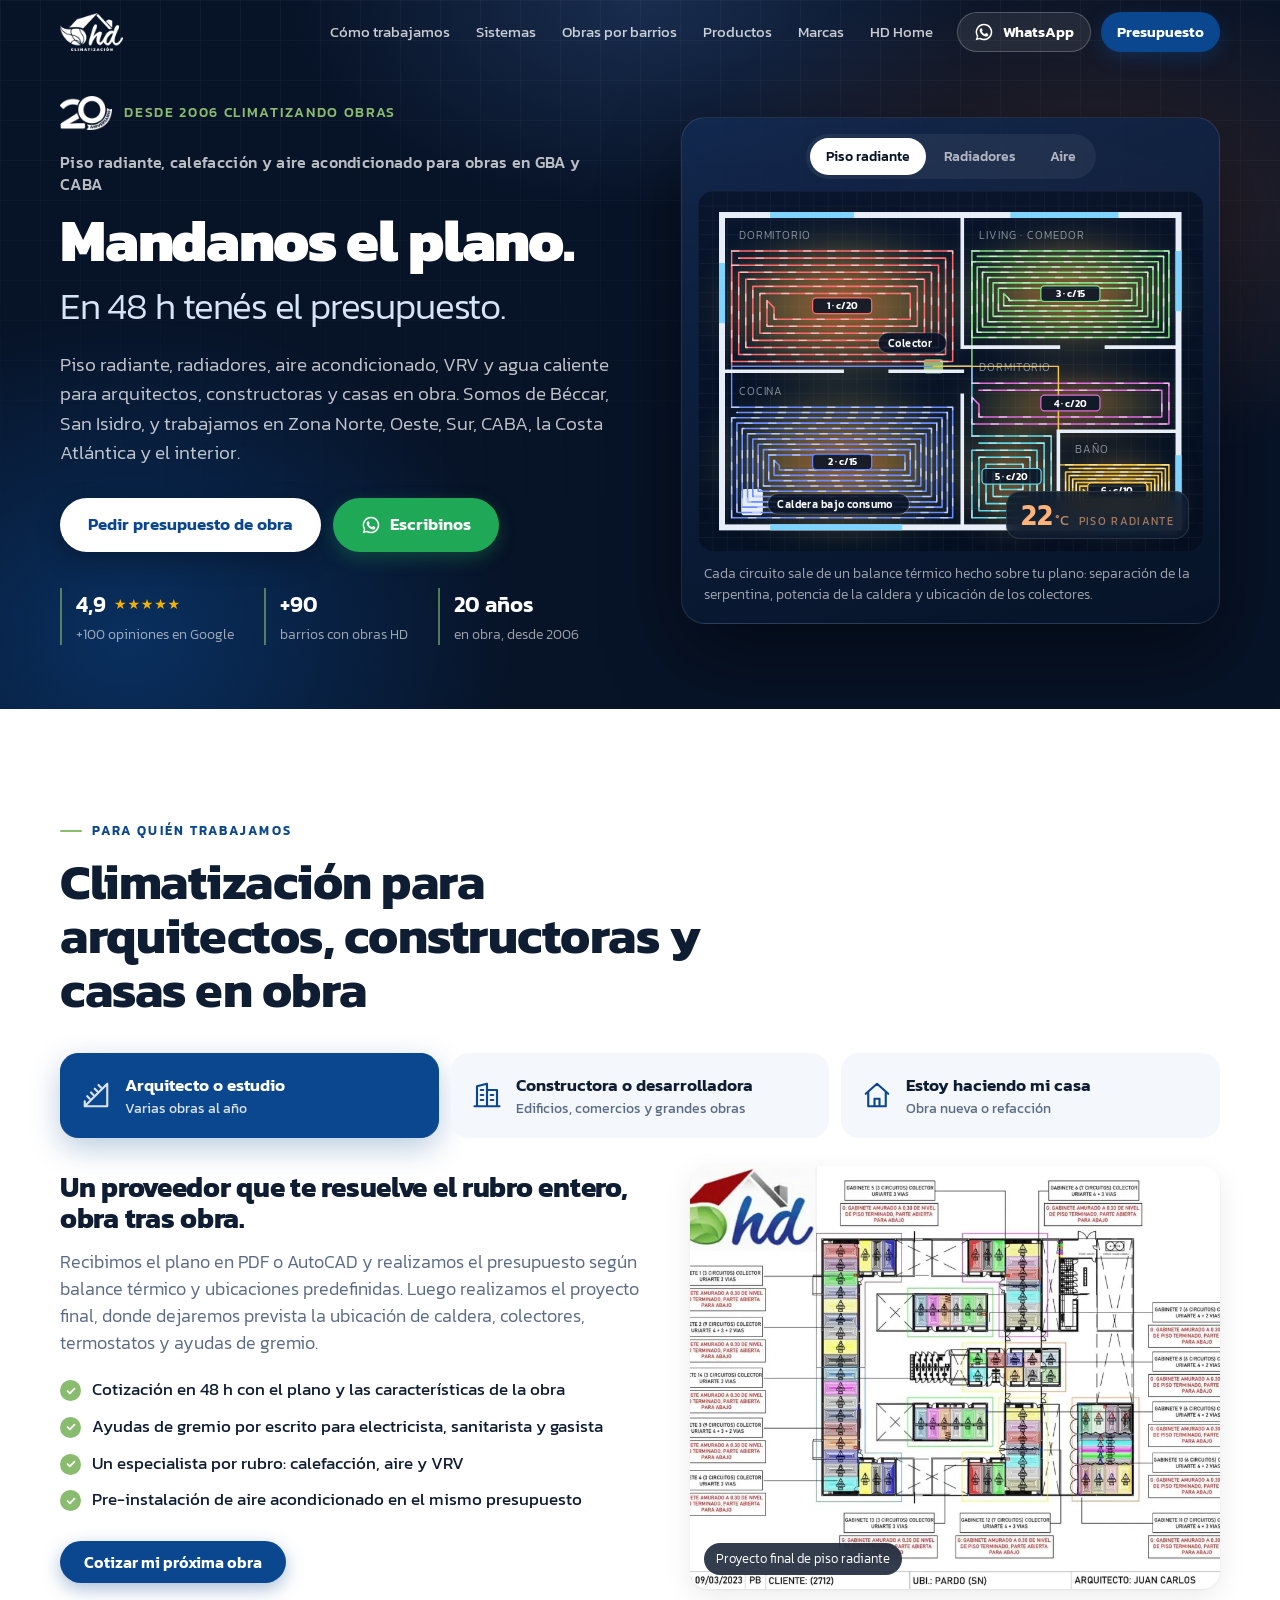
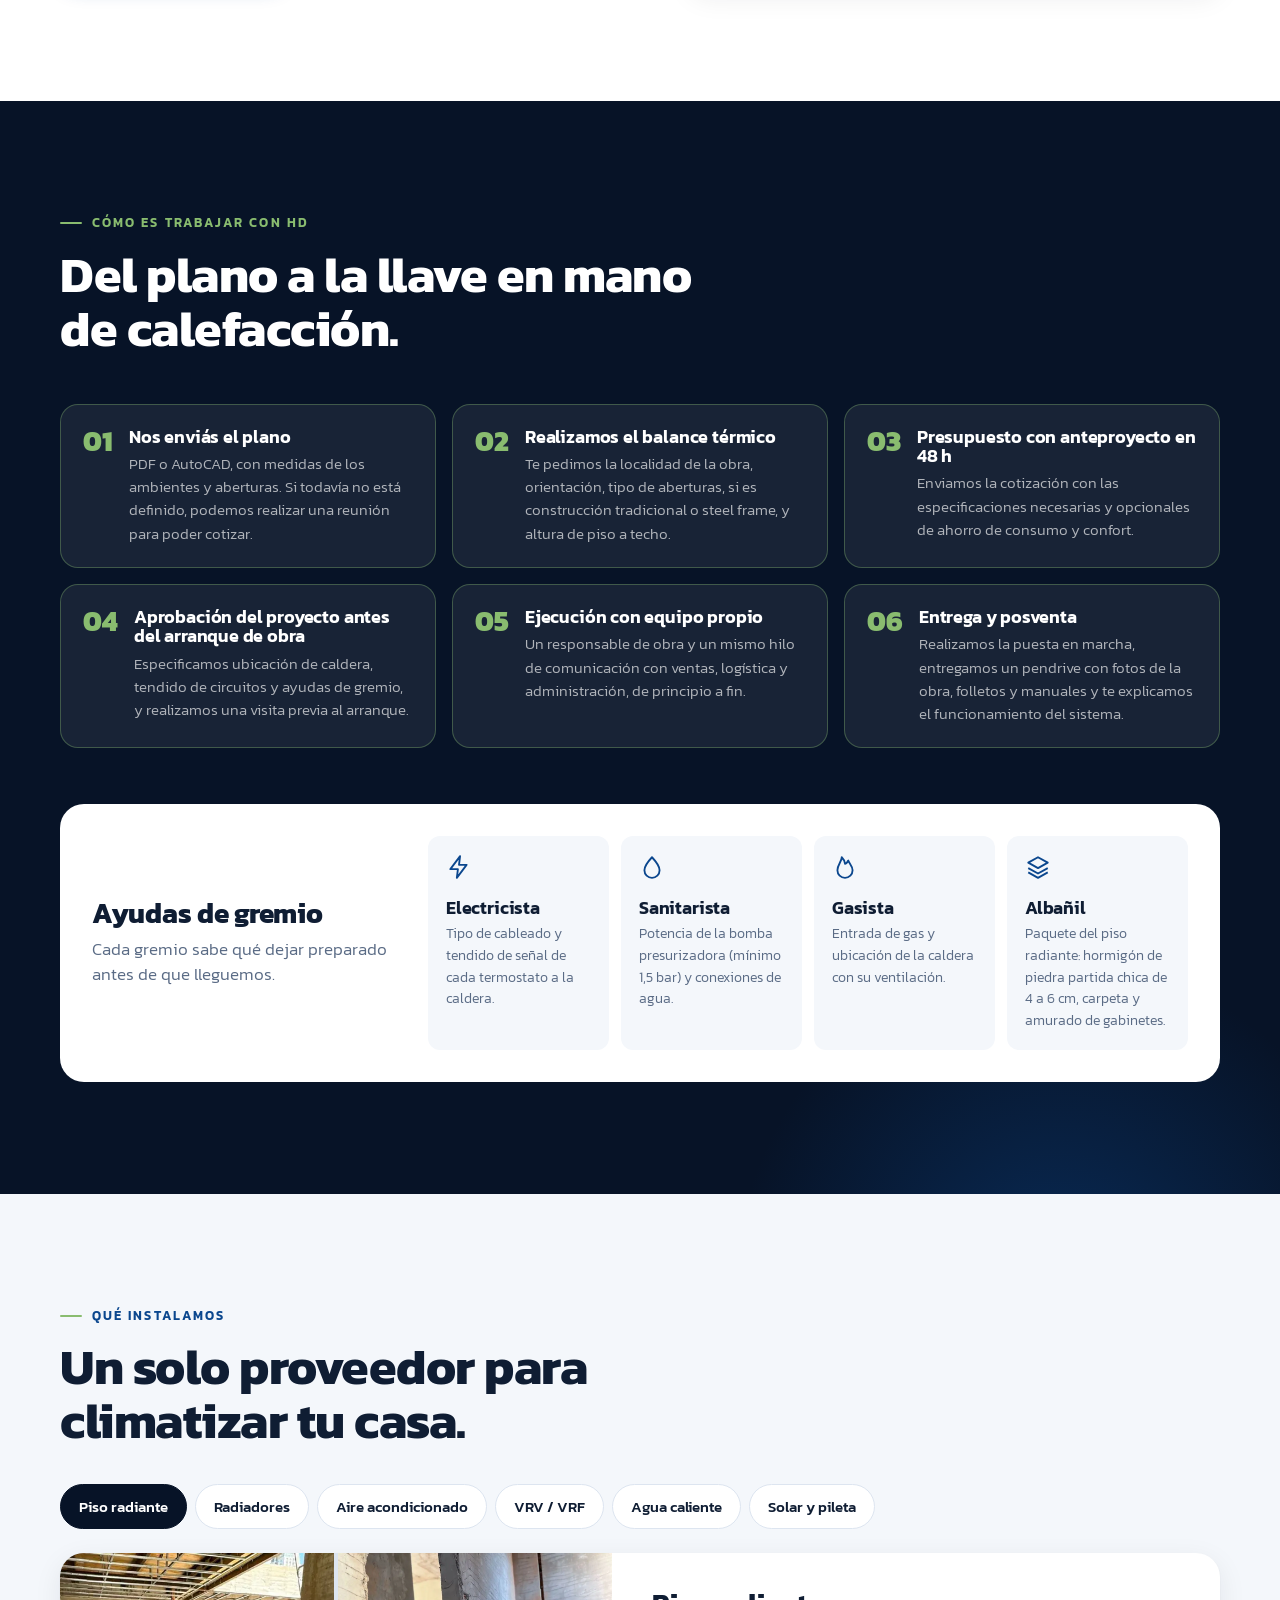
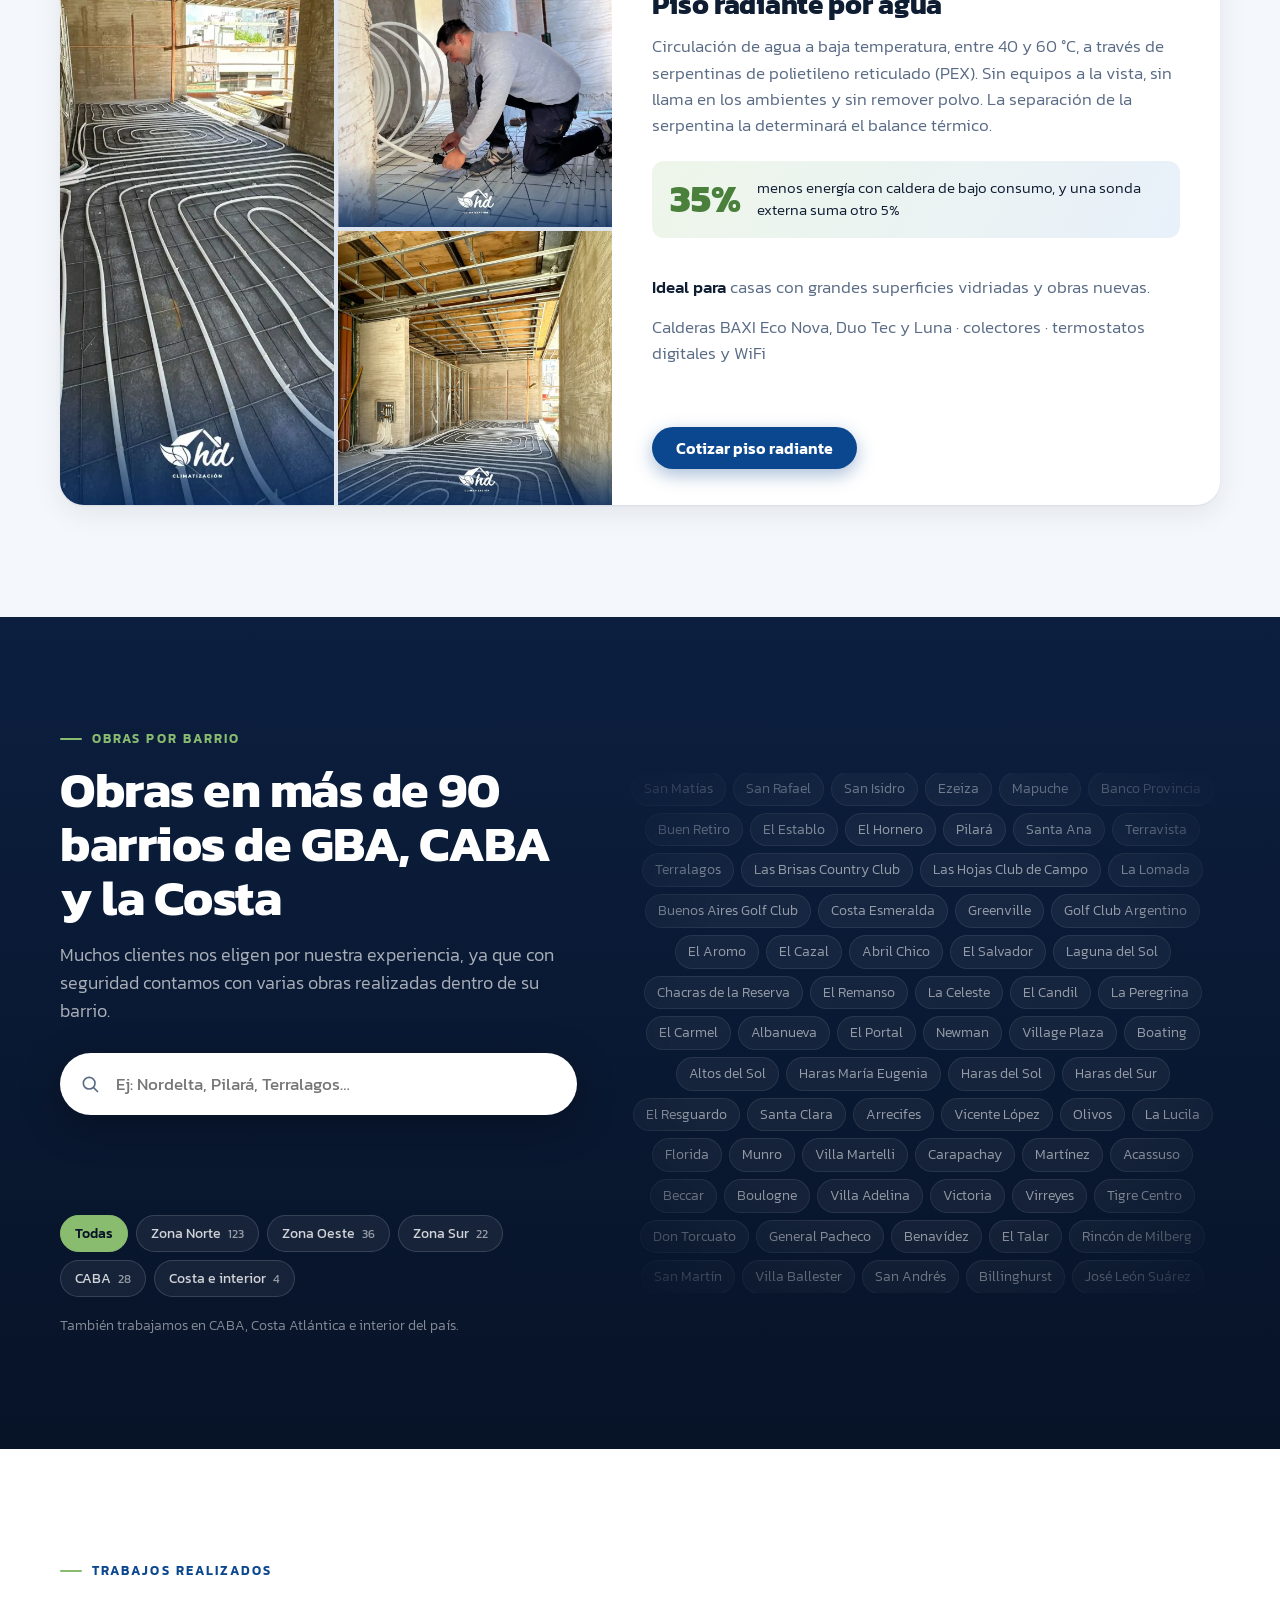
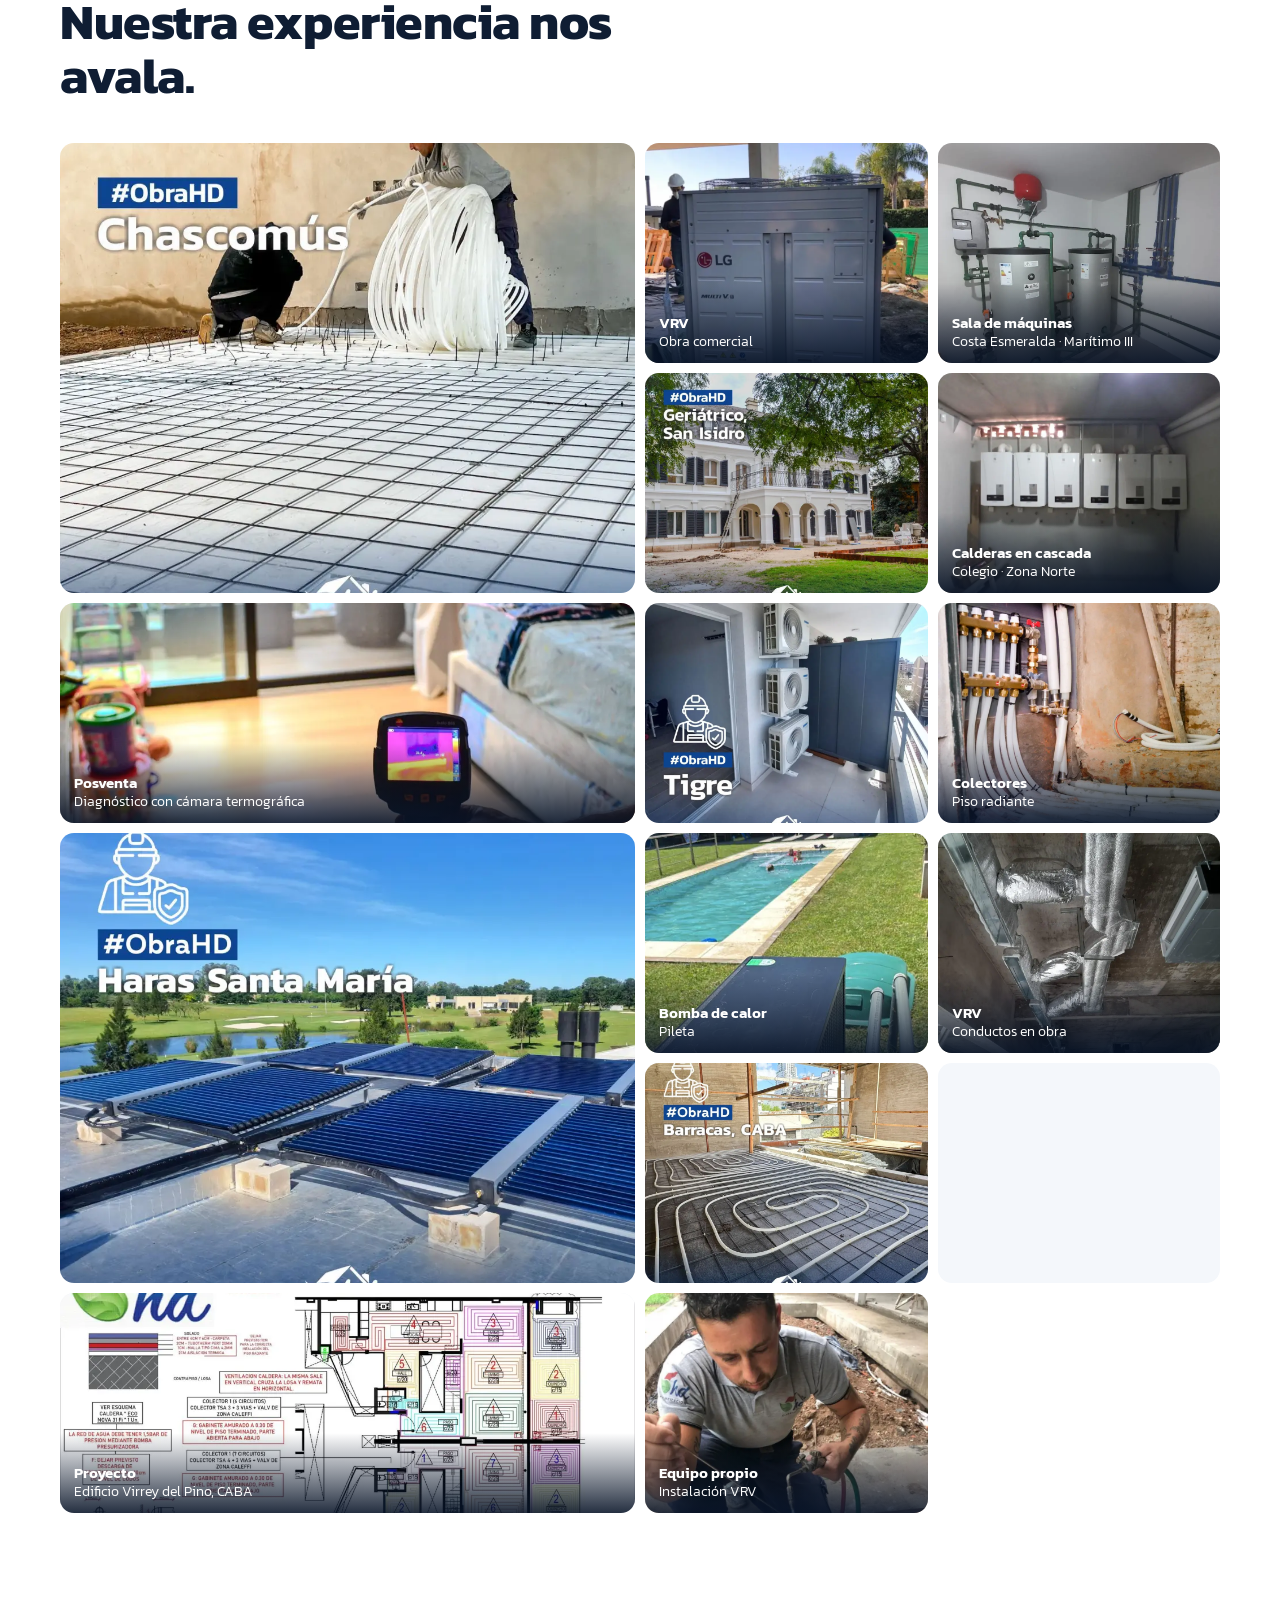
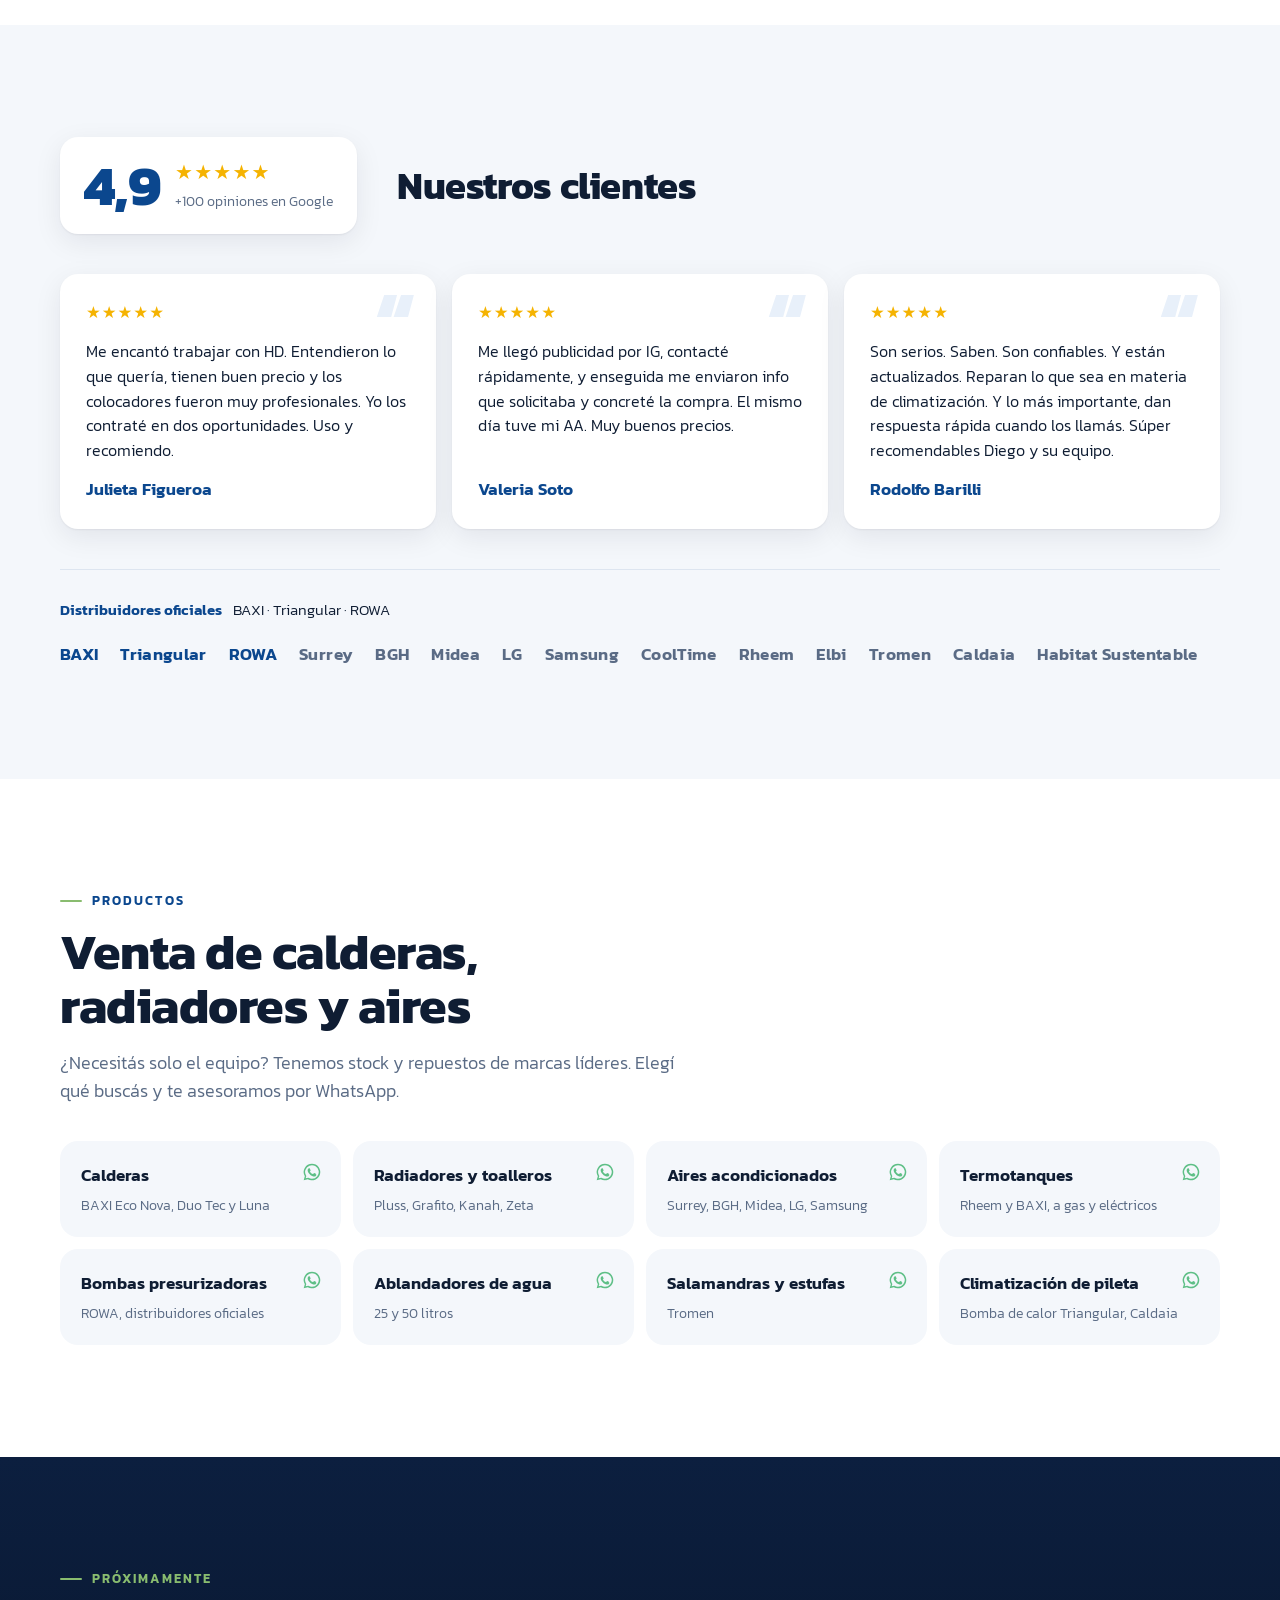
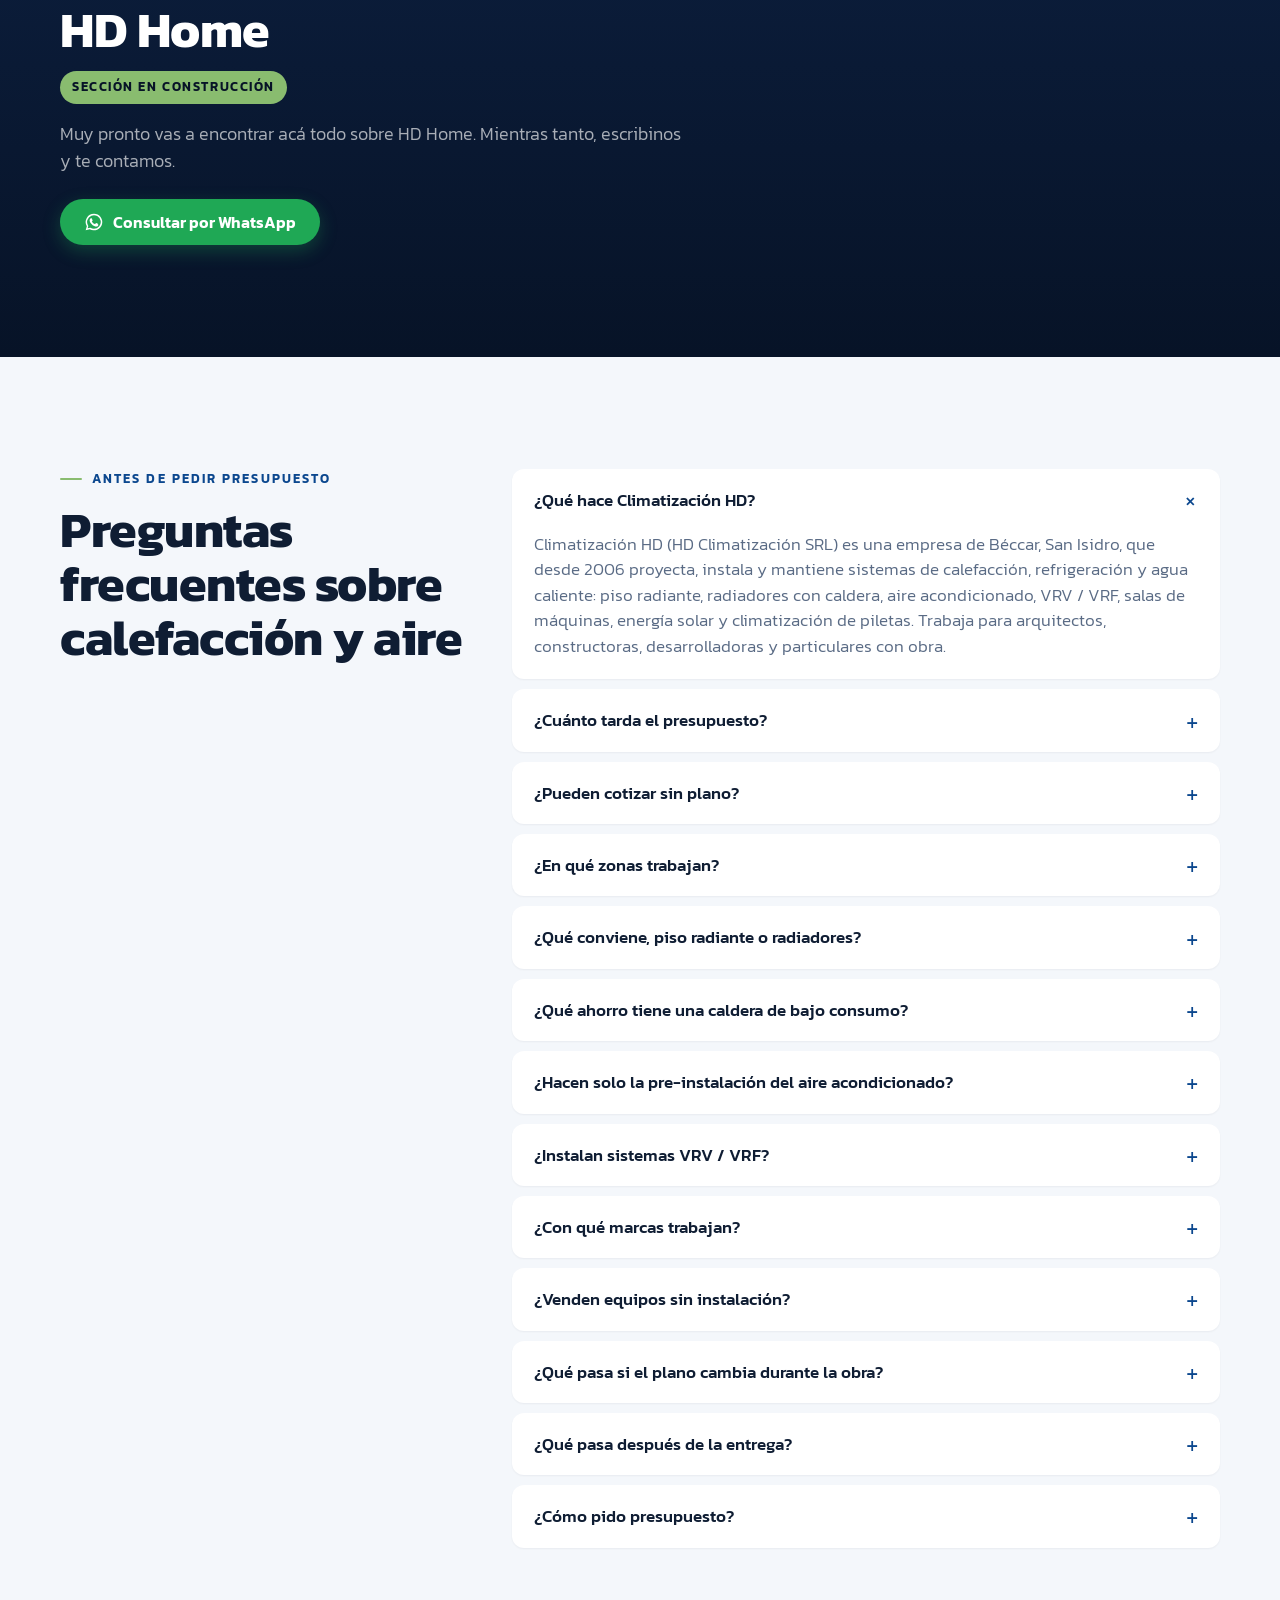
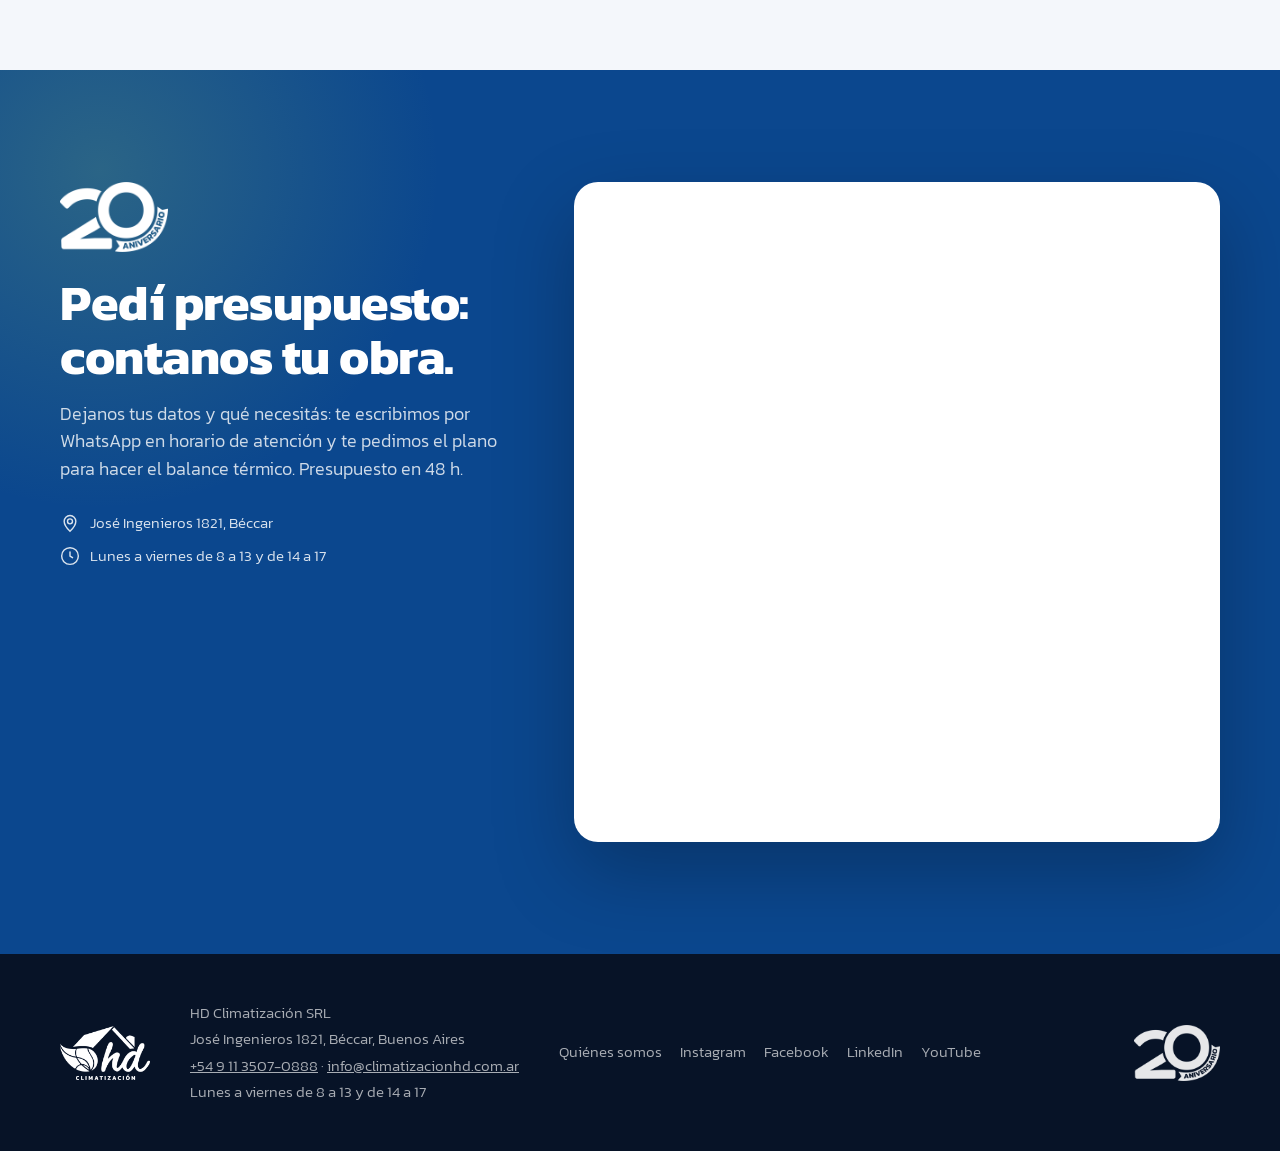
==== commit b344b953: "Barrios: lotes con obra por barrio y sector (Excel de Vicky 28-10), sin nombres de clientes Suma 21 " ====
--- a/index.html
+++ b/index.html
@@ -307,15 +307,15 @@
       <div class="barrio-res" id="barrioRes" aria-live="polite"></div>
       <div class="zona-tabs" id="zonaTabs">
         <button type="button" class="on" data-z="Todas">Todas</button>
-        <button type="button" data-z="Zona Norte">Zona Norte <small>110</small></button>
-        <button type="button" data-z="Zona Oeste">Zona Oeste <small>34</small></button>
-        <button type="button" data-z="Zona Sur">Zona Sur <small>18</small></button>
+        <button type="button" data-z="Zona Norte">Zona Norte <small>123</small></button>
+        <button type="button" data-z="Zona Oeste">Zona Oeste <small>36</small></button>
+        <button type="button" data-z="Zona Sur">Zona Sur <small>22</small></button>
         <button type="button" data-z="CABA">CABA <small>28</small></button>
-        <button type="button" data-z="Costa e interior">Costa e interior <small>2</small></button>
+        <button type="button" data-z="Costa e interior">Costa e interior <small>4</small></button>
       </div>
       <p class="barrios-cov">También trabajamos en CABA, Costa Atlántica e interior del país.</p>
     </div>
-    <div class="nube" id="nube" aria-label="Barrios con obras de Climatización HD"><span data-z="Zona Norte" data-n="barrancas de san jose">Barrancas de San José</span><span data-z="Zona Norte" data-n="el canton">El Cantón</span><span data-z="Zona Norte" data-n="el naudir">El Naudir</span><span data-z="Zona Norte" data-n="el recodo">El Recodo</span><span data-z="Zona Norte" data-n="san carlos country club">San Carlos Country Club</span><span data-z="Zona Norte" data-n="martindale">Martindale</span><span data-z="Zona Norte" data-n="lagos del norte">Lagos del Norte</span><span data-z="Zona Norte" data-n="el lago">El Lago</span><span data-z="Zona Norte" data-n="san marco">San Marco</span><span data-z="Zona Norte" data-n="san pablo">San Pablo</span><span data-z="Zona Norte" data-n="santa ana">Santa Ana</span><span data-z="Zona Oeste" data-n="san diego">San Diego</span><span data-z="Zona Norte" data-n="pilar del este">Pilar del Este</span><span data-z="Zona Norte" data-n="pilar del lago">Pilar del Lago</span><span data-z="Zona Norte" data-n="rincon de la horqueta">Rincón de La Horqueta</span><span data-z="Zona Norte" data-n="santa catalina">Santa Catalina</span><span data-z="Zona Oeste" data-n="maria del buen ayre">María del Buen Ayre</span><span data-z="Zona Norte" data-n="lagoon">Lagoon</span><span data-z="Zona Norte" data-n="la campina">La Campiña</span><span data-z="Zona Norte" data-n="la comarca">La Comarca</span><span data-z="Zona Norte" data-n="la damasia">La Damasia</span><span data-z="Zona Norte" data-n="la delfina">La Delfina</span><span data-z="Zona Norte" data-n="los cardos">Los Cardos</span><span data-z="Zona Norte" data-n="los ombues">Los Ombúes</span><span data-z="Zona Norte" data-n="los robles">Los Robles</span><span data-z="Zona Norte" data-n="campo grande">Campo Grande</span><span data-z="Zona Norte" data-n="nordelta">Nordelta</span><span data-z="Zona Norte" data-n="el silencio">El Silencio</span><span data-z="Zona Norte" data-n="talar del lago">Talar del Lago</span><span data-z="Zona Sur" data-n="lagos de san eliseo">Lagos de San Eliseo</span><span data-z="Costa e interior" data-n="chascomus">Chascomús</span><span data-z="Zona Norte" data-n="las magnolias">Las Magnolias</span><span data-z="Zona Norte" data-n="los patricios">Los Patricios</span><span data-z="Zona Norte" data-n="los potrillos">Los Potrillos</span><span data-z="Zona Oeste" data-n="los pinguinos">Los Pingüinos</span><span data-z="Zona Norte" data-n="windbells">Windbells</span><span data-z="Zona Sur" data-n="country club cissab">Country Club Cissab</span><span data-z="Zona Norte" data-n="san gabriel">San Gabriel</span><span data-z="Zona Norte" data-n="san joaquin">San Joaquín</span><span data-z="Zona Norte" data-n="pacheco golf club">Pacheco Golf Club</span><span data-z="Zona Norte" data-n="palmers cottage">Palmer's Cottage</span><span data-z="Zona Norte" data-n="puertos del lago">Puertos del Lago</span><span data-z="Zona Oeste" data-n="prados del oeste">Prados del Oeste</span><span data-z="Zona Norte" data-n="estancia la macarena">Estancia La Macarena</span><span data-z="Zona Norte" data-n="san fernando">San Fernando</span><span data-z="Zona Sur" data-n="saint thomas">Saint Thomas</span><span data-z="Zona Norte" data-n="tigre">Tigre</span><span data-z="Zona Norte" data-n="chacras de la cruz">Chacras de la Cruz</span><span data-z="Zona Norte" data-n="la escondida">La Escondida</span><span data-z="Zona Norte" data-n="los horneros">Los Horneros</span><span data-z="Zona Norte" data-n="barbarita">Barbarita</span><span data-z="Zona Norte" data-n="santa maria de tigre">Santa María de Tigre</span><span data-z="Zona Norte" data-n="el atardecer">El Atardecer</span><span data-z="Zona Norte" data-n="el encuentro">El Encuentro</span><span data-z="Zona Sur" data-n="el principado">El Principado</span><span data-z="Zona Norte" data-n="ayres del pilar">Ayres del Pilar</span><span data-z="Zona Norte" data-n="camino real">Camino Real</span><span data-z="CABA" data-n="barracas">Barracas</span><span data-z="Zona Norte" data-n="la cristina">La Cristina</span><span data-z="Zona Oeste" data-n="los puentes">Los Puentes</span><span data-z="Zona Sur" data-n="los troncos">Los Troncos</span><span data-z="Zona Norte" data-n="san francisco">San Francisco</span><span data-z="Zona Norte" data-n="san sebastian">San Sebastián</span><span data-z="Zona Norte" data-n="santa barbara">Santa Bárbara</span><span data-z="Zona Norte" data-n="nautico canal">Náutico Canal</span><span data-z="Zona Norte" data-n="haras santa maria">Haras Santa María</span><span data-z="Zona Norte" data-n="estancias del pilar">Estancias del Pilar</span><span data-z="Zona Norte" data-n="fincas del lago">Fincas del Lago</span><span data-z="Zona Norte" data-n="san benito">San Benito</span><span data-z="Zona Norte" data-n="san matias">San Matías</span><span data-z="Zona Norte" data-n="san rafael">San Rafael</span><span data-z="Zona Norte" data-n="san isidro">San Isidro</span><span data-z="Zona Sur" data-n="ezeiza">Ezeiza</span><span data-z="Zona Norte" data-n="mapuche">Mapuche</span><span data-z="Zona Oeste" data-n="banco provincia">Banco Provincia</span><span data-z="Zona Norte" data-n="buen retiro">Buen Retiro</span><span data-z="Zona Norte" data-n="el establo">El Establo</span><span data-z="Zona Norte" data-n="el hornero">El Hornero</span><span data-z="Zona Norte" data-n="pilara">Pilará</span><span data-z="Zona Oeste" data-n="santa ana oeste">Santa Ana</span><span data-z="Zona Oeste" data-n="terravista">Terravista</span><span data-z="Zona Sur" data-n="terralagos">Terralagos</span><span data-z="Zona Norte" data-n="las brisas country club">Las Brisas Country Club</span><span data-z="Zona Oeste" data-n="las hojas club de campo">Las Hojas Club de Campo</span><span data-z="Zona Norte" data-n="la lomada">La Lomada</span><span data-z="Zona Norte" data-n="buenos aires golf club">Buenos Aires Golf Club</span><span data-z="Costa e interior" data-n="costa esmeralda">Costa Esmeralda</span><span data-z="Zona Sur" data-n="greenville">Greenville</span><span data-z="Zona Norte" data-n="golf club argentino">Golf Club Argentino</span><span data-z="Zona Norte" data-n="el aromo">El Aromo</span><span data-z="Zona Norte" data-n="el cazal">El Cazal</span><span data-z="Zona Norte" data-n="vicente lopez vicente lopez">Vicente López</span><span data-z="Zona Norte" data-n="olivos vicente lopez">Olivos</span><span data-z="Zona Norte" data-n="la lucila vicente lopez">La Lucila</span><span data-z="Zona Norte" data-n="florida vicente lopez">Florida</span><span data-z="Zona Norte" data-n="munro vicente lopez">Munro</span><span data-z="Zona Norte" data-n="villa martelli vicente lopez">Villa Martelli</span><span data-z="Zona Norte" data-n="carapachay vicente lopez">Carapachay</span><span data-z="Zona Norte" data-n="martinez san isidro">Martínez</span><span data-z="Zona Norte" data-n="acassuso san isidro">Acassuso</span><span data-z="Zona Norte" data-n="beccar san isidro">Beccar</span><span data-z="Zona Norte" data-n="boulogne san isidro">Boulogne</span><span data-z="Zona Norte" data-n="villa adelina san isidro">Villa Adelina</span><span data-z="Zona Norte" data-n="victoria san fernando">Victoria</span><span data-z="Zona Norte" data-n="virreyes san fernando">Virreyes</span><span data-z="Zona Norte" data-n="tigre centro tigre">Tigre Centro</span><span data-z="Zona Norte" data-n="don torcuato tigre">Don Torcuato</span><span data-z="Zona Norte" data-n="general pacheco tigre">General Pacheco</span><span data-z="Zona Norte" data-n="benavidez tigre">Benavídez</span><span data-z="Zona Norte" data-n="el talar tigre">El Talar</span><span data-z="Zona Norte" data-n="rincon de milberg tigre">Rincón de Milberg</span><span data-z="Zona Norte" data-n="san martin general san martin">San Martín</span><span data-z="Zona Norte" data-n="villa ballester general san martin">Villa Ballester</span><span data-z="Zona Norte" data-n="san andres general san martin">San Andrés</span><span data-z="Zona Norte" data-n="billinghurst general san martin">Billinghurst</span><span data-z="Zona Norte" data-n="jose leon suarez general san martin">José León Suárez</span><span data-z="Zona Norte" data-n="san miguel san miguel">San Miguel</span><span data-z="Zona Norte" data-n="bella vista san miguel">Bella Vista</span><span data-z="Zona Norte" data-n="muniz san miguel">Muñiz</span><span data-z="Zona Norte" data-n="los polvorines malvinas argentinas">Los Polvorines</span><span data-z="Zona Norte" data-n="grand bourg malvinas argentinas">Grand Bourg</span><span data-z="Zona Norte" data-n="tortuguitas malvinas argentinas">Tortuguitas</span><span data-z="Zona Norte" data-n="belen de escobar escobar">Belén de Escobar</span><span data-z="Zona Norte" data-n="ingeniero maschwitz escobar">Ingeniero Maschwitz</span><span data-z="Zona Norte" data-n="garin escobar">Garín</span><span data-z="Zona Norte" data-n="savio escobar">Savio</span><span data-z="Zona Norte" data-n="pilar centro pilar">Pilar Centro</span><span data-z="Zona Norte" data-n="del viso pilar">Del Viso</span><span data-z="Zona Norte" data-n="manuel alberti pilar">Manuel Alberti</span><span data-z="Zona Norte" data-n="manzanares pilar">Manzanares</span><span data-z="Zona Oeste" data-n="ramos mejia la matanza">Ramos Mejía</span><span data-z="Zona Oeste" data-n="san justo la matanza">San Justo</span><span data-z="Zona Oeste" data-n="lomas del mirador la matanza">Lomas del Mirador</span><span data-z="Zona Oeste" data-n="moron moron">Morón</span><span data-z="Zona Oeste" data-n="castelar moron">Castelar</span><span data-z="Zona Oeste" data-n="haedo moron">Haedo</span><span data-z="Zona Oeste" data-n="el palomar moron">El Palomar</span><span data-z="Zona Oeste" data-n="villa sarmiento moron">Villa Sarmiento</span><span data-z="Zona Oeste" data-n="caseros tres de febrero">Caseros</span><span data-z="Zona Oeste" data-n="ciudad jardin lomas del palomar tres de febrero">Ciudad Jardín Lomas del Palomar</span><span data-z="Zona Oeste" data-n="santos lugares tres de febrero">Santos Lugares</span><span data-z="Zona Oeste" data-n="saenz pena tres de febrero">Sáenz Peña</span><span data-z="Zona Oeste" data-n="villa bosch tres de febrero">Villa Bosch</span><span data-z="Zona Oeste" data-n="martin coronado tres de febrero">Martín Coronado</span><span data-z="Zona Oeste" data-n="hurlingham hurlingham">Hurlingham</span><span data-z="Zona Oeste" data-n="villa tesei hurlingham">Villa Tesei</span><span data-z="Zona Oeste" data-n="ituzaingo ituzaingo">Ituzaingó</span><span data-z="Zona Oeste" data-n="san antonio de padua merlo">San Antonio de Padua</span><span data-z="Zona Oeste" data-n="libertad merlo">Libertad</span><span data-z="Zona Oeste" data-n="parque san martin merlo">Parque San Martín</span><span data-z="Zona Oeste" data-n="moreno moreno">Moreno</span><span data-z="Zona Oeste" data-n="paso del rey moreno">Paso del Rey</span><span data-z="Zona Oeste" data-n="la reja moreno">La Reja</span><span data-z="Zona Oeste" data-n="francisco alvarez moreno">Francisco Álvarez</span><span data-z="Zona Oeste" data-n="general rodriguez general rodriguez">General Rodríguez</span><span data-z="Zona Sur" data-n="lomas de zamora lomas de zamora">Lomas de Zamora</span><span data-z="Zona Sur" data-n="temperley lomas de zamora">Temperley</span><span data-z="Zona Sur" data-n="quilmes quilmes">Quilmes</span><span data-z="Zona Sur" data-n="san francisco solano quilmes">San Francisco Solano</span><span data-z="Zona Sur" data-n="berazategui berazategui">Berazategui</span><span data-z="Zona Sur" data-n="hudson berazategui">Hudson</span><span data-z="Zona Sur" data-n="monte grande esteban echeverria">Monte Grande</span><span data-z="Zona Sur" data-n="canning esteban echeverria">Canning</span><span data-z="Zona Sur" data-n="tristan suarez ezeiza">Tristán Suárez</span><span data-z="Zona Sur" data-n="san vicente san vicente  presidente peron">San Vicente</span><span data-z="CABA" data-n="agronomia">Agronomía</span><span data-z="CABA" data-n="belgrano">Belgrano</span><span data-z="CABA" data-n="caballito">Caballito</span><span data-z="CABA" data-n="chacarita">Chacarita</span><span data-z="CABA" data-n="coghlan">Coghlan</span><span data-z="CABA" data-n="colegiales">Colegiales</span><span data-z="CABA" data-n="liniers">Liniers</span><span data-z="CABA" data-n="mataderos">Mataderos</span><span data-z="CABA" data-n="monte castro">Monte Castro</span><span data-z="CABA" data-n="montserrat">Montserrat</span><span data-z="CABA" data-n="nunez">Núñez</span><span data-z="CABA" data-n="palermo">Palermo</span><span data-z="CABA" data-n="recoleta">Recoleta</span><span data-z="CABA" data-n="retiro">Retiro</span><span data-z="CABA" data-n="saavedra">Saavedra</span><span data-z="CABA" data-n="san cristobal">San Cristóbal</span><span data-z="CABA" data-n="san telmo">San Telmo</span><span data-z="CABA" data-n="villa crespo">Villa Crespo</span><span data-z="CABA" data-n="villa del parque">Villa del Parque</span><span data-z="CABA" data-n="villa devoto">Villa Devoto</span><span data-z="CABA" data-n="villa lugano">Villa Lugano</span><span data-z="CABA" data-n="villa luro">Villa Luro</span><span data-z="CABA" data-n="villa ortuzar">Villa Ortúzar</span><span data-z="CABA" data-n="villa pueyrredon">Villa Pueyrredón</span><span data-z="CABA" data-n="villa real">Villa Real</span><span data-z="CABA" data-n="villa santa rita">Villa Santa Rita</span><span data-z="CABA" data-n="villa urquiza">Villa Urquiza</span></div>
+    <div class="nube" id="nube" aria-label="Barrios con obras de Climatización HD"><span data-z="Zona Norte" data-n="barrancas de san jose" data-l="=211">Barrancas de San José</span><span data-z="Zona Norte" data-n="el canton" data-l="=19, 515, 839|Golf=282, 301, 347, 358, 382, 415|Islas=203, 227|Norte=253, 325, 415, 651, 683|Puertos=32, 203, 272">El Cantón</span><span data-z="Zona Norte" data-n="el naudir" data-l="=355, 570, 663, 684">El Naudir</span><span data-z="Zona Norte" data-n="el recodo" data-l="=92">El Recodo</span><span data-z="Zona Norte" data-n="san carlos country club" data-l="=15, 326">San Carlos Country Club</span><span data-z="Zona Norte" data-n="martindale">Martindale</span><span data-z="Zona Norte" data-n="lagos del norte" data-l="=111">Lagos del Norte</span><span data-z="Zona Norte" data-n="el lago" data-l="=55">El Lago</span><span data-z="Zona Norte" data-n="san marco" data-l="=38, 106, 247">San Marco</span><span data-z="Zona Norte" data-n="san pablo" data-l="=125, 204, 249, 361">San Pablo</span><span data-z="Zona Norte" data-n="santa ana" data-l="=90, 115, 146, 150, 233, 265, 317, 379|Manzana 18=4">Santa Ana</span><span data-z="Zona Oeste" data-n="san diego" data-l="=7, 55">San Diego</span><span data-z="Zona Norte" data-n="pilar del este" data-l="=77, 96, 457|Los Jazmines=66, 268, 500|San Alfonso=158|San Eduardo=83, 173|San Ramón=136, 475, 609|Santa Elena=83, 222, 322, 367, 513, 548|Santa Elisa=11, 240, 260|Santa Emilia=179|Santa Guadalupe=86, 95, 128, 153, 296, 542, 546, 584, 585, 615|Santa Isabel=59|Santa Lucía=296">Pilar del Este</span><span data-z="Zona Norte" data-n="pilar del lago" data-l="=259, 301">Pilar del Lago</span><span data-z="Zona Norte" data-n="rincon de la horqueta" data-l="=6">Rincón de La Horqueta</span><span data-z="Zona Norte" data-n="santa catalina" data-l="=432, 538|Etapa 1=57">Santa Catalina</span><span data-z="Zona Oeste" data-n="maria del buen ayre" data-l="=4, 81">María del Buen Ayre</span><span data-z="Zona Norte" data-n="lagoon" data-l="=10, 18, 23, 72, 98">Lagoon</span><span data-z="Zona Norte" data-n="la campina" data-l="=75, 109">La Campiña</span><span data-z="Zona Norte" data-n="la comarca" data-l="=23, 43, 50, 211, 240, 274, 324">La Comarca</span><span data-z="Zona Norte" data-n="la damasia" data-l="=62, 239">La Damasia</span><span data-z="Zona Norte" data-n="la delfina" data-l="=101">La Delfina</span><span data-z="Zona Norte" data-n="los cardos" data-l="=3, 42, 61">Los Cardos</span><span data-z="Zona Norte" data-n="los ombues" data-l="=40">Los Ombúes</span><span data-z="Zona Norte" data-n="los robles" data-l="=98, 191, 543">Los Robles</span><span data-z="Zona Norte" data-n="campo grande" data-l="=115, 187, 287, 294">Campo Grande</span><span data-z="Zona Norte" data-n="nordelta" data-l="=9, 160|Alisos=120, 145|Caletas=89|Carpinchos=69, 70, 216, 325, 411|Castaños=324, 416|Castores=450|El Golf=549|La Isla=241|Los Lagos=124|Los Puentes=218|Portezuelo=8, 14|Virazón=154, 323|Yacht=212, 391">Nordelta</span><span data-z="Zona Norte" data-n="el silencio" data-l="=50">El Silencio</span><span data-z="Zona Norte" data-n="talar del lago" data-l="=13, 665">Talar del Lago</span><span data-z="Zona Sur" data-n="lagos de san eliseo" data-l="Golf=5">Lagos de San Eliseo</span><span data-z="Costa e interior" data-n="chascomus">Chascomús</span><span data-z="Zona Norte" data-n="las magnolias" data-l="=1">Las Magnolias</span><span data-z="Zona Norte" data-n="los patricios" data-l="=30">Los Patricios</span><span data-z="Zona Norte" data-n="los potrillos" data-l="=37, 121, 125">Los Potrillos</span><span data-z="Zona Oeste" data-n="los pinguinos" data-l="=231, 287, 1150">Los Pingüinos</span><span data-z="Zona Norte" data-n="windbells" data-l="=36">Windbells</span><span data-z="Zona Sur" data-n="country club cissab" data-l="=127, 152, 190, 211, 222, 224, 412">Country Club Cissab</span><span data-z="Zona Norte" data-n="san gabriel" data-l="=38, 133, 224, 266, 356, 596">San Gabriel</span><span data-z="Zona Norte" data-n="san joaquin" data-l="=95">San Joaquín</span><span data-z="Zona Norte" data-n="pacheco golf club" data-l="=374">Pacheco Golf Club</span><span data-z="Zona Norte" data-n="palmers cottage" data-l="=56">Palmer's Cottage</span><span data-z="Zona Norte" data-n="puertos del lago" data-l="=334|Acacias=31, 119, 151, 266, 307, 358|Amarras=10, 58, 171, 227, 322|Araucarias=10, 129, 186, 251, 272, 318|Ceibos=40, 203, 261|Costas=3, 111, 119, 166, 168, 261, 325, 326|Marinas=154|Muelles=3, 24, 43, 89, 157|Vistas=18, 120, 170, 172, 229, 333">Puertos del Lago</span><span data-z="Zona Oeste" data-n="prados del oeste" data-l="=107, 238">Prados del Oeste</span><span data-z="Zona Norte" data-n="estancia la macarena" data-l="=44, 74">Estancia La Macarena</span><span data-z="Zona Norte" data-n="san fernando">San Fernando</span><span data-z="Zona Sur" data-n="saint thomas" data-l="=47, 152, 168, 215, 409, 430, 431, 491, 603">Saint Thomas</span><span data-z="Zona Norte" data-n="tigre">Tigre</span><span data-z="Zona Norte" data-n="chacras de la cruz" data-l="=14, 48, 59, 124, 143, 180, 189, 201, 202, 242">Chacras de la Cruz</span><span data-z="Zona Norte" data-n="la escondida">La Escondida</span><span data-z="Zona Norte" data-n="los horneros" data-l="=9">Los Horneros</span><span data-z="Zona Norte" data-n="barbarita" data-l="=137, 162, 276">Barbarita</span><span data-z="Zona Norte" data-n="santa maria de tigre">Santa María de Tigre</span><span data-z="Zona Norte" data-n="el atardecer" data-l="=3, 28, 31, 66, 90, 181, 279">El Atardecer</span><span data-z="Zona Norte" data-n="el encuentro" data-l="=197, 267, 323, 340, 398, 403, 439, 515">El Encuentro</span><span data-z="Zona Sur" data-n="el principado" data-l="Fase 11=3|Fase 13=18">El Principado</span><span data-z="Zona Norte" data-n="ayres del pilar">Ayres del Pilar</span><span data-z="Zona Norte" data-n="camino real" data-l="=37, 40">Camino Real</span><span data-z="CABA" data-n="barracas">Barracas</span><span data-z="Costa e interior" data-n="la cristina" data-l="=60">La Cristina</span><span data-z="Zona Oeste" data-n="los puentes" data-l="=118">Los Puentes</span><span data-z="Zona Sur" data-n="los troncos" data-l="=32">Los Troncos</span><span data-z="Zona Norte" data-n="san francisco" data-l="=295">San Francisco</span><span data-z="Zona Norte" data-n="san sebastian" data-l="=413|Área 1=106|Área 10=13, 122|Área 11=67, 160, 188|Área 12=33|Área 13=222|Área 2=105|Área 5=53|Área 6=56, 109, 290|Área 7=90, 160|Área 9=66">San Sebastián</span><span data-z="Zona Norte" data-n="santa barbara" data-l="=175, 384, 427, 429, 771">Santa Bárbara</span><span data-z="Zona Norte" data-n="nautico canal" data-l="=19">Náutico Canal</span><span data-z="Zona Norte" data-n="haras santa maria" data-l="=53, 278, 337, 415, 419, 524, 594, 647, 652, 773, 855, 884, 978, 986, 989, 1021, 1189, 1327, 1336, 1462, 1610, 1611|El Atardecer=360, 407|El Molino=796|El Trébol=1234, 1235|Los Robles=543">Haras Santa María</span><span data-z="Zona Norte" data-n="estancias del pilar" data-l="=19, 81, 114, 119, 190, 273, 294">Estancias del Pilar</span><span data-z="Zona Norte" data-n="fincas del lago" data-l="=108">Fincas del Lago</span><span data-z="Zona Norte" data-n="san benito" data-l="=57, 116, 241">San Benito</span><span data-z="Zona Norte" data-n="san matias" data-l="=74, 90, 118, 169, 174, 188, 209, 229, 299, 312, 393, 612, 620, 660, 694, 900, 1077, 1101, 1118, 1134, 1145, 1216, 1232, 1264">San Matías</span><span data-z="Zona Norte" data-n="san rafael" data-l="=29, 222">San Rafael</span><span data-z="Zona Norte" data-n="san isidro">San Isidro</span><span data-z="Zona Sur" data-n="ezeiza">Ezeiza</span><span data-z="Zona Norte" data-n="mapuche" data-l="=2, 40">Mapuche</span><span data-z="Zona Oeste" data-n="banco provincia">Banco Provincia</span><span data-z="Zona Norte" data-n="buen retiro">Buen Retiro</span><span data-z="Zona Norte" data-n="el establo" data-l="=50, 65">El Establo</span><span data-z="Zona Norte" data-n="el hornero" data-l="=8, 10, 15">El Hornero</span><span data-z="Zona Norte" data-n="pilara" data-l="=502, 566 y 567|El Tono=235|La Calesa=453">Pilará</span><span data-z="Zona Oeste" data-n="santa ana oeste" data-l="Manzana 18=4">Santa Ana</span><span data-z="Zona Oeste" data-n="terravista" data-l="=198, 274, 315, 570, 697, 711">Terravista</span><span data-z="Zona Sur" data-n="terralagos" data-l="=14, 182, 191, 260, 262, 267, 268, 276, 324, 335, 385, 435, 619, 622, 632, 636, 727, 758, 804, 824, 827, 852, 873, 909, 912, 964, 971">Terralagos</span><span data-z="Zona Norte" data-n="las brisas country club">Las Brisas Country Club</span><span data-z="Zona Oeste" data-n="las hojas club de campo" data-l="=A 8">Las Hojas Club de Campo</span><span data-z="Zona Norte" data-n="la lomada" data-l="=197, 295, 303, 638, 678, 713">La Lomada</span><span data-z="Zona Norte" data-n="buenos aires golf club" data-l="=71, A 11, B 26">Buenos Aires Golf Club</span><span data-z="Costa e interior" data-n="costa esmeralda" data-l="=114, 282, 332, 565|Deportiva=73|Ecuestre=1, 384|Marítimo 1=133|Residencial 1=161|Residencial 2=62|Senderos=3">Costa Esmeralda</span><span data-z="Zona Sur" data-n="greenville">Greenville</span><span data-z="Zona Norte" data-n="golf club argentino" data-l="=11, 26, 44, 71, 75, 150, 250, 287">Golf Club Argentino</span><span data-z="Zona Norte" data-n="el aromo" data-l="=48, 59, 147">El Aromo</span><span data-z="Zona Norte" data-n="el cazal" data-l="=120, 136">El Cazal</span><span data-z="Zona Norte" data-n="abril chico">Abril Chico</span><span data-z="Zona Norte" data-n="el salvador">El Salvador</span><span data-z="Zona Norte" data-n="laguna del sol" data-l="=94, 359, 746">Laguna del Sol</span><span data-z="Zona Norte" data-n="chacras de la reserva" data-l="=162">Chacras de la Reserva</span><span data-z="Zona Norte" data-n="el remanso">El Remanso</span><span data-z="Zona Norte" data-n="la celeste" data-l="=60">La Celeste</span><span data-z="Zona Norte" data-n="el candil" data-l="=25">El Candil</span><span data-z="Zona Norte" data-n="la peregrina" data-l="=166">La Peregrina</span><span data-z="Zona Norte" data-n="el carmel">El Carmel</span><span data-z="Zona Norte" data-n="albanueva" data-l="=100, 154, 246">Albanueva</span><span data-z="Zona Norte" data-n="el portal" data-l="=71">El Portal</span><span data-z="Zona Norte" data-n="newman" data-l="=414|Barrio 4=39">Newman</span><span data-z="Zona Norte" data-n="village plaza" data-l="Joven=92|Plaza=89">Village Plaza</span><span data-z="Zona Norte" data-n="boating" data-l="=19, 40">Boating</span><span data-z="Zona Oeste" data-n="altos del sol" data-l="=318">Altos del Sol</span><span data-z="Zona Oeste" data-n="haras maria eugenia" data-l="=22">Haras María Eugenia</span><span data-z="Zona Sur" data-n="haras del sol" data-l="Magallanes=158">Haras del Sol</span><span data-z="Zona Sur" data-n="haras del sur" data-l="Haras 1=255|Haras 3 · Araucarias=46">Haras del Sur</span><span data-z="Zona Sur" data-n="el resguardo" data-l="Manzana 215=2">El Resguardo</span><span data-z="Zona Sur" data-n="santa clara" data-l="=689">Santa Clara</span><span data-z="Costa e interior" data-n="arrecifes">Arrecifes</span><span data-z="Zona Norte" data-n="vicente lopez vicente lopez">Vicente López</span><span data-z="Zona Norte" data-n="olivos vicente lopez">Olivos</span><span data-z="Zona Norte" data-n="la lucila vicente lopez">La Lucila</span><span data-z="Zona Norte" data-n="florida vicente lopez">Florida</span><span data-z="Zona Norte" data-n="munro vicente lopez">Munro</span><span data-z="Zona Norte" data-n="villa martelli vicente lopez">Villa Martelli</span><span data-z="Zona Norte" data-n="carapachay vicente lopez">Carapachay</span><span data-z="Zona Norte" data-n="martinez san isidro">Martínez</span><span data-z="Zona Norte" data-n="acassuso san isidro">Acassuso</span><span data-z="Zona Norte" data-n="beccar san isidro">Beccar</span><span data-z="Zona Norte" data-n="boulogne san isidro">Boulogne</span><span data-z="Zona Norte" data-n="villa adelina san isidro">Villa Adelina</span><span data-z="Zona Norte" data-n="victoria san fernando">Victoria</span><span data-z="Zona Norte" data-n="virreyes san fernando">Virreyes</span><span data-z="Zona Norte" data-n="tigre centro tigre">Tigre Centro</span><span data-z="Zona Norte" data-n="don torcuato tigre">Don Torcuato</span><span data-z="Zona Norte" data-n="general pacheco tigre">General Pacheco</span><span data-z="Zona Norte" data-n="benavidez tigre">Benavídez</span><span data-z="Zona Norte" data-n="el talar tigre">El Talar</span><span data-z="Zona Norte" data-n="rincon de milberg tigre">Rincón de Milberg</span><span data-z="Zona Norte" data-n="san martin general san martin">San Martín</span><span data-z="Zona Norte" data-n="villa ballester general san martin">Villa Ballester</span><span data-z="Zona Norte" data-n="san andres general san martin">San Andrés</span><span data-z="Zona Norte" data-n="billinghurst general san martin">Billinghurst</span><span data-z="Zona Norte" data-n="jose leon suarez general san martin">José León Suárez</span><span data-z="Zona Norte" data-n="san miguel san miguel">San Miguel</span><span data-z="Zona Norte" data-n="bella vista san miguel">Bella Vista</span><span data-z="Zona Norte" data-n="muniz san miguel">Muñiz</span><span data-z="Zona Norte" data-n="los polvorines malvinas argentinas">Los Polvorines</span><span data-z="Zona Norte" data-n="grand bourg malvinas argentinas">Grand Bourg</span><span data-z="Zona Norte" data-n="tortuguitas malvinas argentinas">Tortuguitas</span><span data-z="Zona Norte" data-n="belen de escobar escobar">Belén de Escobar</span><span data-z="Zona Norte" data-n="ingeniero maschwitz escobar">Ingeniero Maschwitz</span><span data-z="Zona Norte" data-n="garin escobar">Garín</span><span data-z="Zona Norte" data-n="savio escobar">Savio</span><span data-z="Zona Norte" data-n="pilar centro pilar">Pilar Centro</span><span data-z="Zona Norte" data-n="del viso pilar">Del Viso</span><span data-z="Zona Norte" data-n="manuel alberti pilar">Manuel Alberti</span><span data-z="Zona Norte" data-n="manzanares pilar">Manzanares</span><span data-z="Zona Oeste" data-n="ramos mejia la matanza">Ramos Mejía</span><span data-z="Zona Oeste" data-n="san justo la matanza">San Justo</span><span data-z="Zona Oeste" data-n="lomas del mirador la matanza">Lomas del Mirador</span><span data-z="Zona Oeste" data-n="moron moron">Morón</span><span data-z="Zona Oeste" data-n="castelar moron">Castelar</span><span data-z="Zona Oeste" data-n="haedo moron">Haedo</span><span data-z="Zona Oeste" data-n="el palomar moron">El Palomar</span><span data-z="Zona Oeste" data-n="villa sarmiento moron">Villa Sarmiento</span><span data-z="Zona Oeste" data-n="caseros tres de febrero">Caseros</span><span data-z="Zona Oeste" data-n="ciudad jardin lomas del palomar tres de febrero">Ciudad Jardín Lomas del Palomar</span><span data-z="Zona Oeste" data-n="santos lugares tres de febrero">Santos Lugares</span><span data-z="Zona Oeste" data-n="saenz pena tres de febrero">Sáenz Peña</span><span data-z="Zona Oeste" data-n="villa bosch tres de febrero">Villa Bosch</span><span data-z="Zona Oeste" data-n="martin coronado tres de febrero">Martín Coronado</span><span data-z="Zona Oeste" data-n="hurlingham hurlingham">Hurlingham</span><span data-z="Zona Oeste" data-n="villa tesei hurlingham">Villa Tesei</span><span data-z="Zona Oeste" data-n="ituzaingo ituzaingo">Ituzaingó</span><span data-z="Zona Oeste" data-n="san antonio de padua merlo">San Antonio de Padua</span><span data-z="Zona Oeste" data-n="libertad merlo">Libertad</span><span data-z="Zona Oeste" data-n="parque san martin merlo">Parque San Martín</span><span data-z="Zona Oeste" data-n="moreno moreno">Moreno</span><span data-z="Zona Oeste" data-n="paso del rey moreno">Paso del Rey</span><span data-z="Zona Oeste" data-n="la reja moreno">La Reja</span><span data-z="Zona Oeste" data-n="francisco alvarez moreno">Francisco Álvarez</span><span data-z="Zona Oeste" data-n="general rodriguez general rodriguez">General Rodríguez</span><span data-z="Zona Sur" data-n="lomas de zamora lomas de zamora">Lomas de Zamora</span><span data-z="Zona Sur" data-n="temperley lomas de zamora">Temperley</span><span data-z="Zona Sur" data-n="quilmes quilmes">Quilmes</span><span data-z="Zona Sur" data-n="san francisco solano quilmes">San Francisco Solano</span><span data-z="Zona Sur" data-n="berazategui berazategui">Berazategui</span><span data-z="Zona Sur" data-n="hudson berazategui">Hudson</span><span data-z="Zona Sur" data-n="monte grande esteban echeverria">Monte Grande</span><span data-z="Zona Sur" data-n="canning esteban echeverria">Canning</span><span data-z="Zona Sur" data-n="tristan suarez ezeiza">Tristán Suárez</span><span data-z="Zona Sur" data-n="san vicente san vicente  presidente peron">San Vicente</span><span data-z="CABA" data-n="agronomia">Agronomía</span><span data-z="CABA" data-n="belgrano">Belgrano</span><span data-z="CABA" data-n="caballito">Caballito</span><span data-z="CABA" data-n="chacarita">Chacarita</span><span data-z="CABA" data-n="coghlan">Coghlan</span><span data-z="CABA" data-n="colegiales">Colegiales</span><span data-z="CABA" data-n="liniers">Liniers</span><span data-z="CABA" data-n="mataderos">Mataderos</span><span data-z="CABA" data-n="monte castro">Monte Castro</span><span data-z="CABA" data-n="montserrat">Montserrat</span><span data-z="CABA" data-n="nunez">Núñez</span><span data-z="CABA" data-n="palermo">Palermo</span><span data-z="CABA" data-n="recoleta">Recoleta</span><span data-z="CABA" data-n="retiro">Retiro</span><span data-z="CABA" data-n="saavedra">Saavedra</span><span data-z="CABA" data-n="san cristobal">San Cristóbal</span><span data-z="CABA" data-n="san telmo">San Telmo</span><span data-z="CABA" data-n="villa crespo">Villa Crespo</span><span data-z="CABA" data-n="villa del parque">Villa del Parque</span><span data-z="CABA" data-n="villa devoto">Villa Devoto</span><span data-z="CABA" data-n="villa lugano">Villa Lugano</span><span data-z="CABA" data-n="villa luro">Villa Luro</span><span data-z="CABA" data-n="villa ortuzar">Villa Ortúzar</span><span data-z="CABA" data-n="villa pueyrredon">Villa Pueyrredón</span><span data-z="CABA" data-n="villa real">Villa Real</span><span data-z="CABA" data-n="villa santa rita">Villa Santa Rita</span><span data-z="CABA" data-n="villa urquiza">Villa Urquiza</span></div>
   </div>
 </section>
 
--- a/estilo.css
+++ b/estilo.css
@@ -168,6 +168,10 @@
 .res-card.no{border-color:rgba(255,255,255,.18)}
 .res-card p{flex:1;min-width:200px;font-size:15.5px}
 .res-card p b{color:var(--green);font-weight:600}
+.res-lotes{flex-basis:100%;border-top:1px solid rgba(255,255,255,.1);padding-top:10px;font-size:14px;color:rgba(255,255,255,.75)}
+.res-lotes>b{display:block;color:var(--green);font-weight:600;margin-bottom:4px}
+.res-lotes ul{list-style:none;margin:0;padding:0;display:grid;gap:3px;max-height:190px;overflow:auto}
+.res-lotes li span{color:#fff;font-weight:500}
 .zona-tabs{display:flex;gap:8px;flex-wrap:wrap;margin-top:8px}
 .zona-tabs button{background:rgba(255,255,255,.06);border:1px solid rgba(255,255,255,.14);color:rgba(255,255,255,.8);font:400 14px 'Kanit',sans-serif;padding:7px 14px;border-radius:999px;cursor:pointer}
 .zona-tabs button.on{background:var(--green);border-color:var(--green);color:var(--navy);font-weight:500}
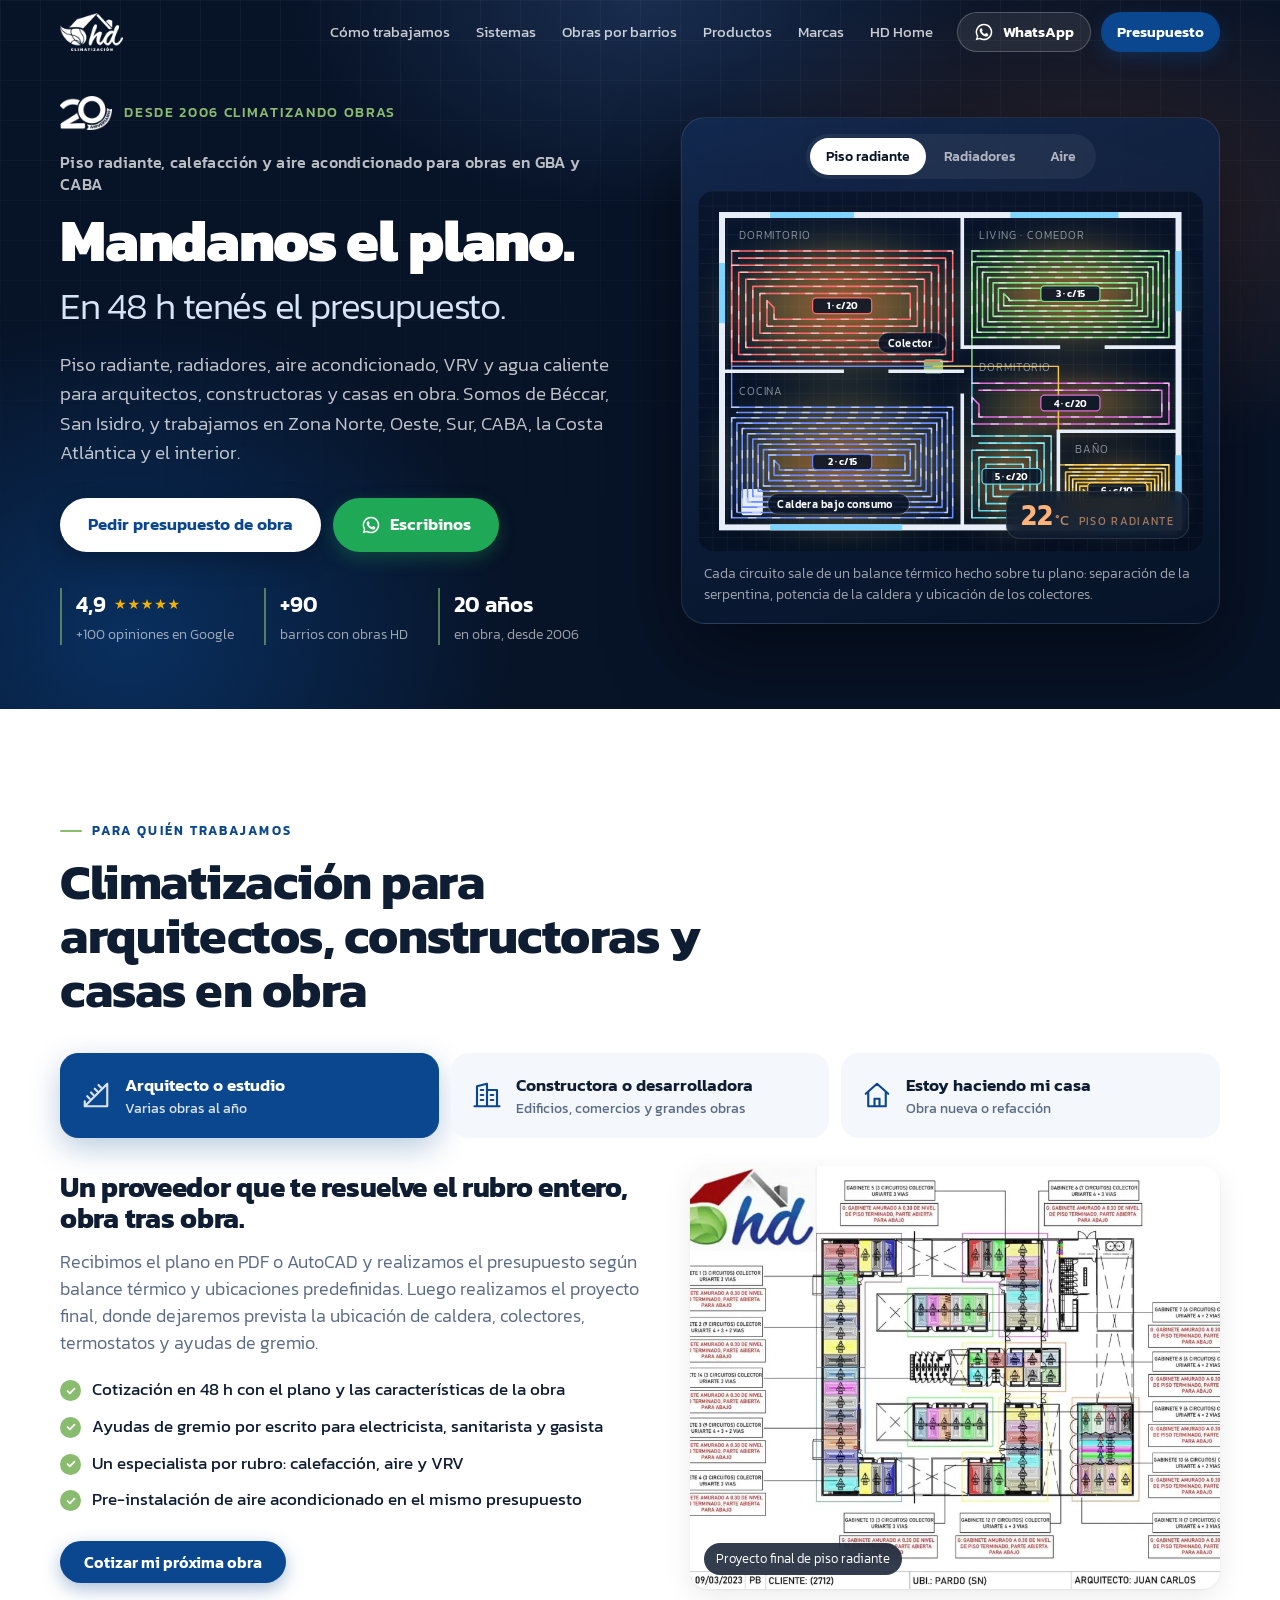
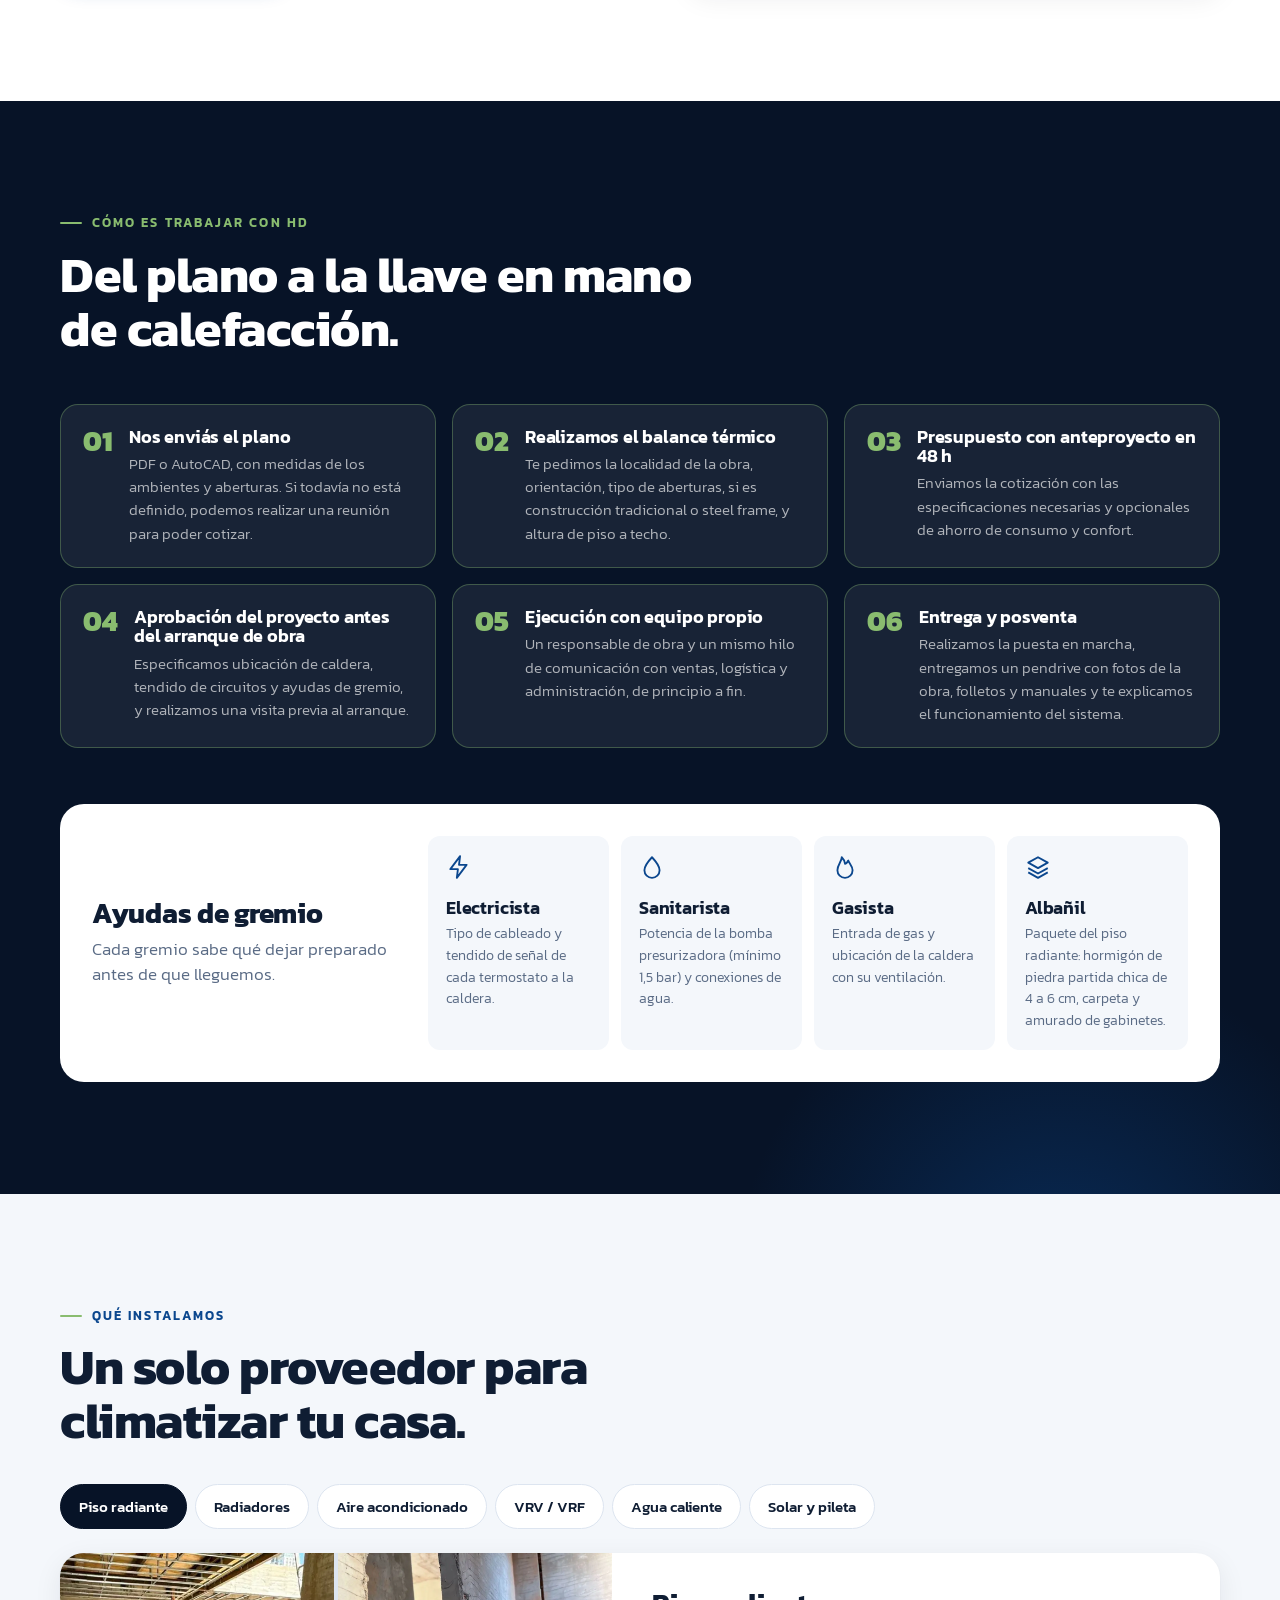
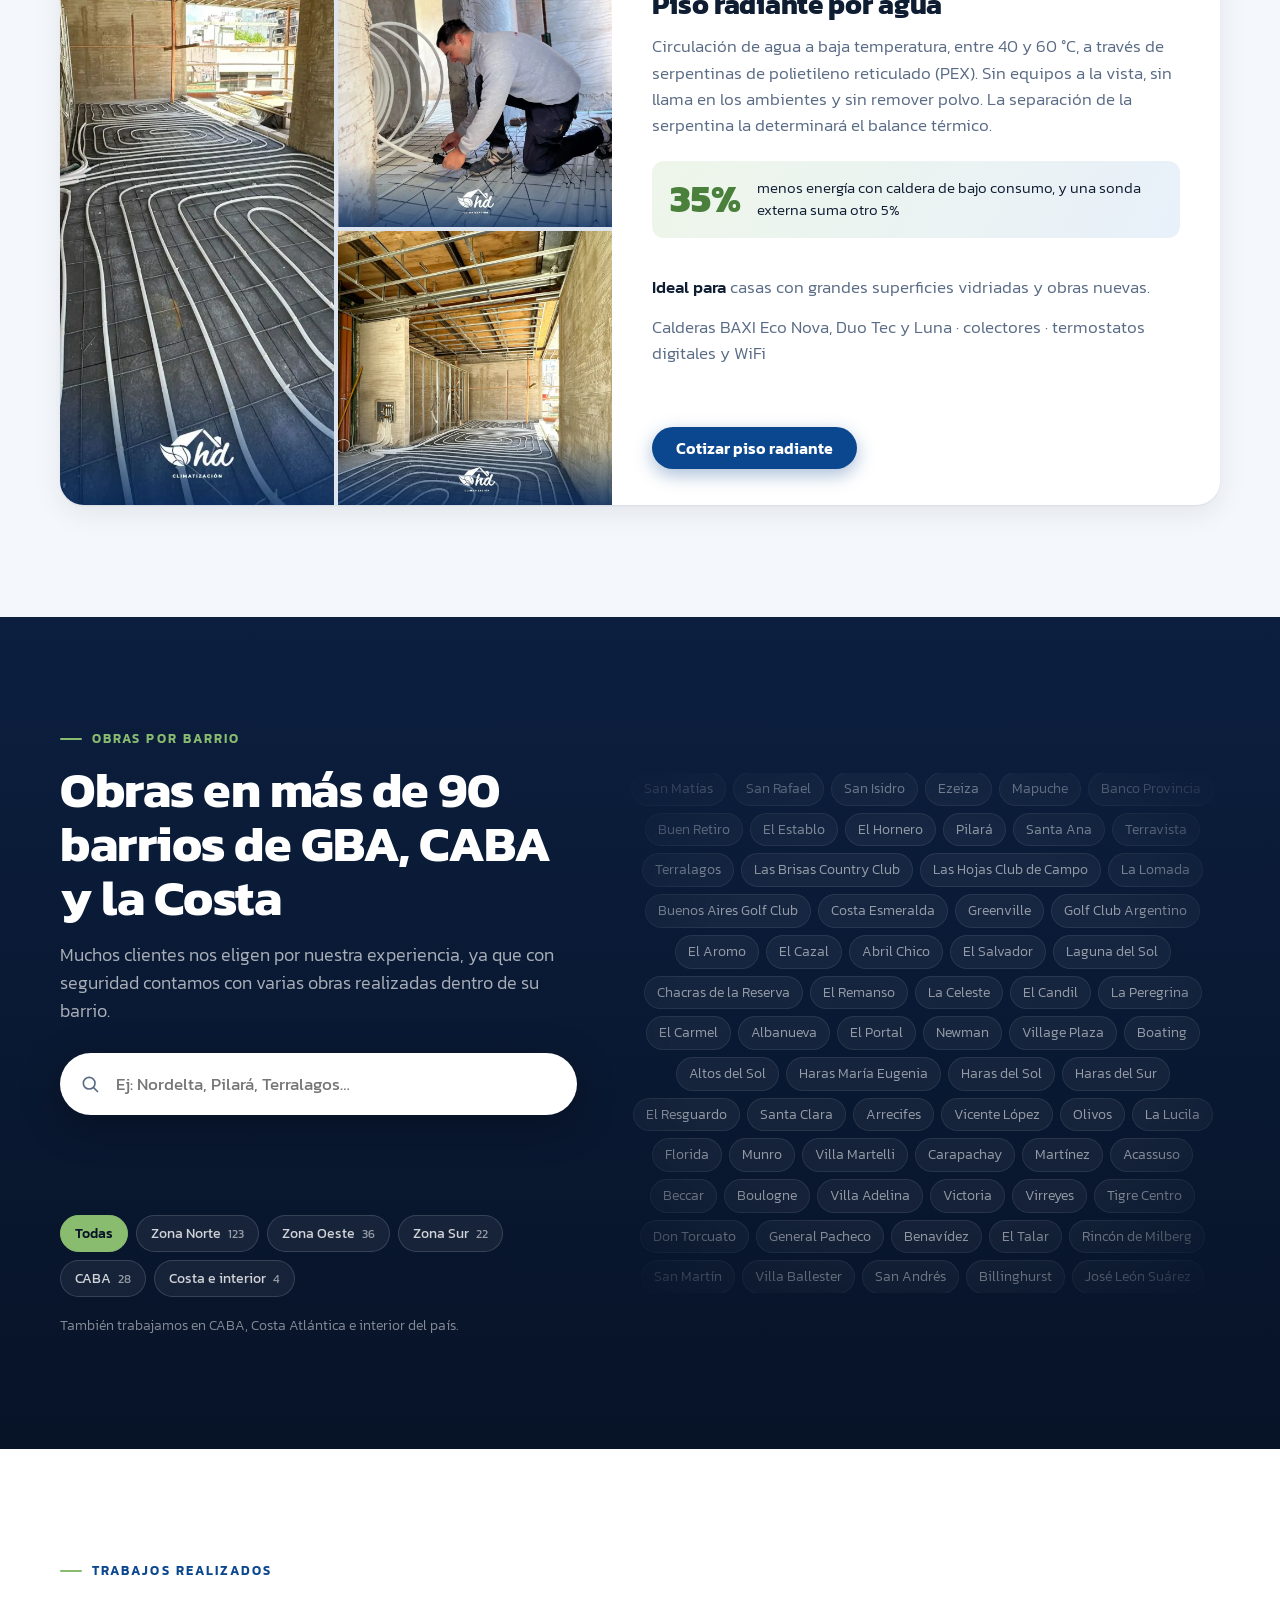
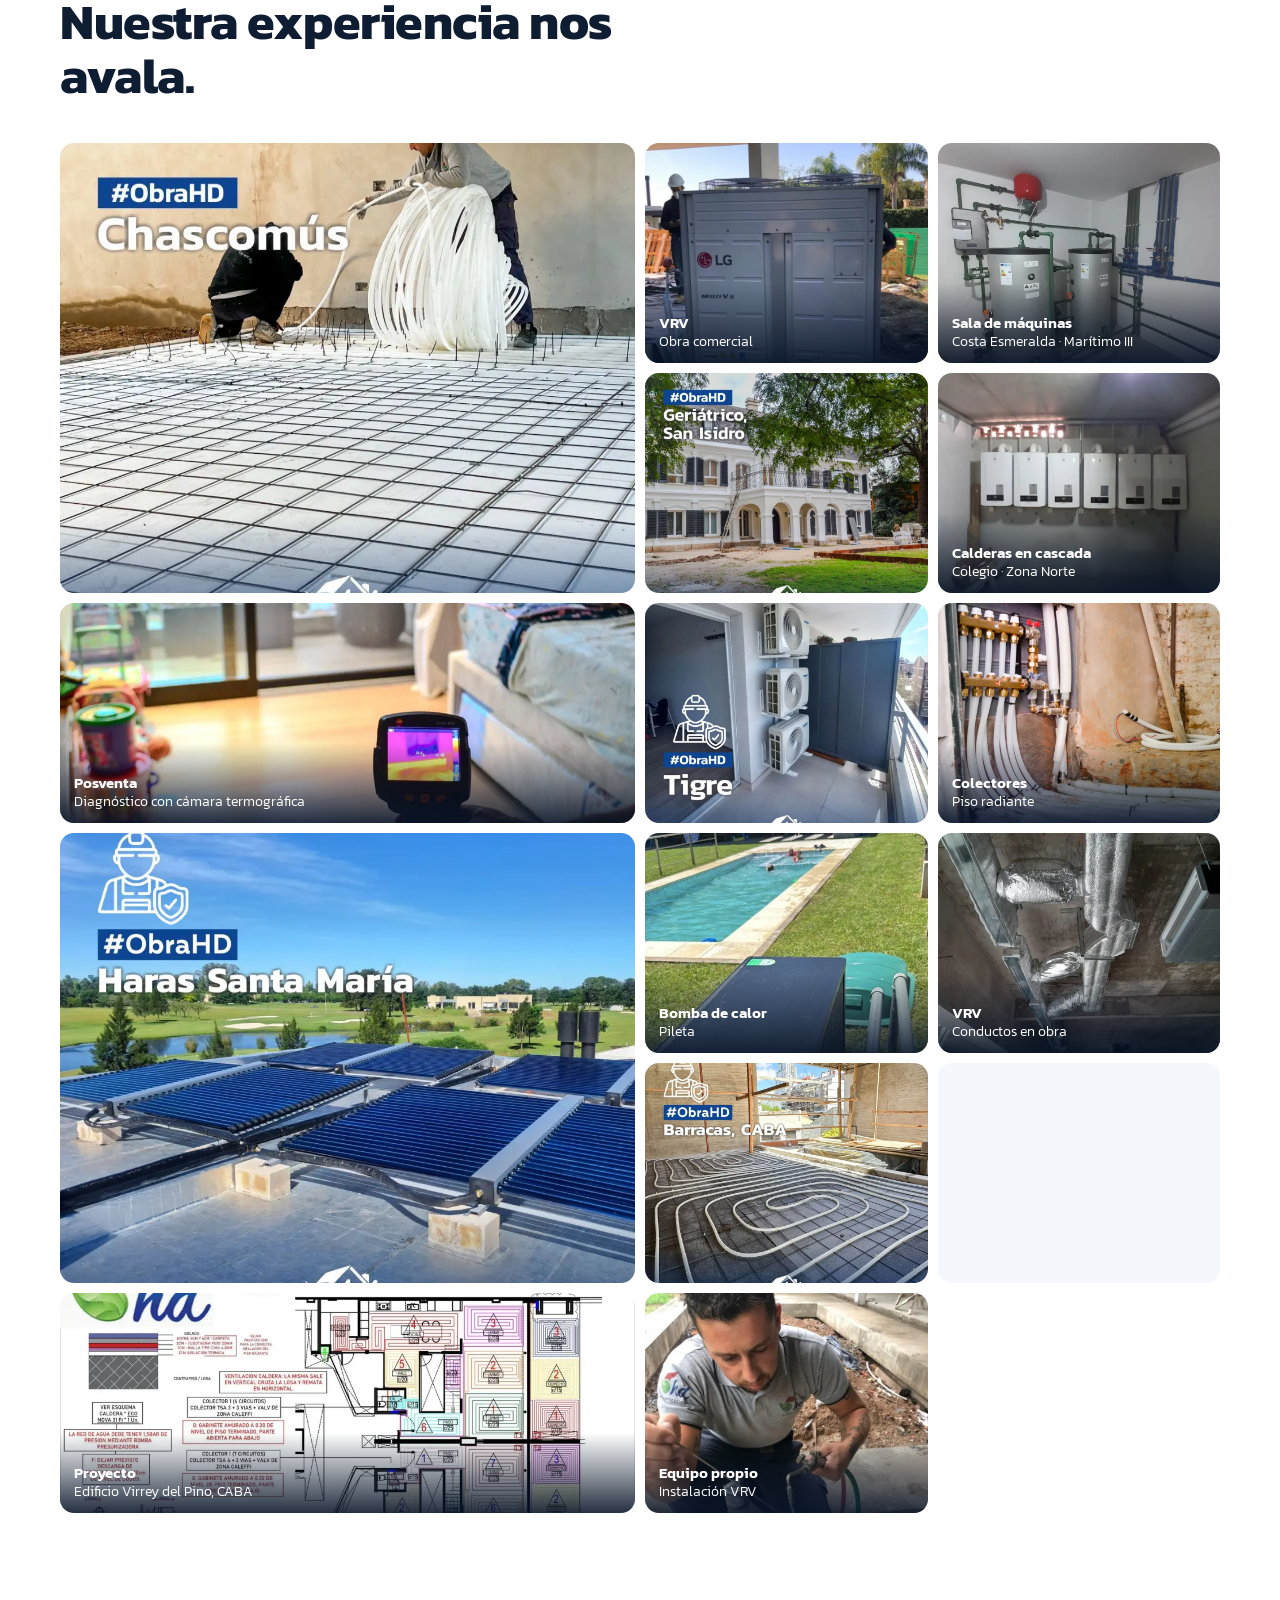
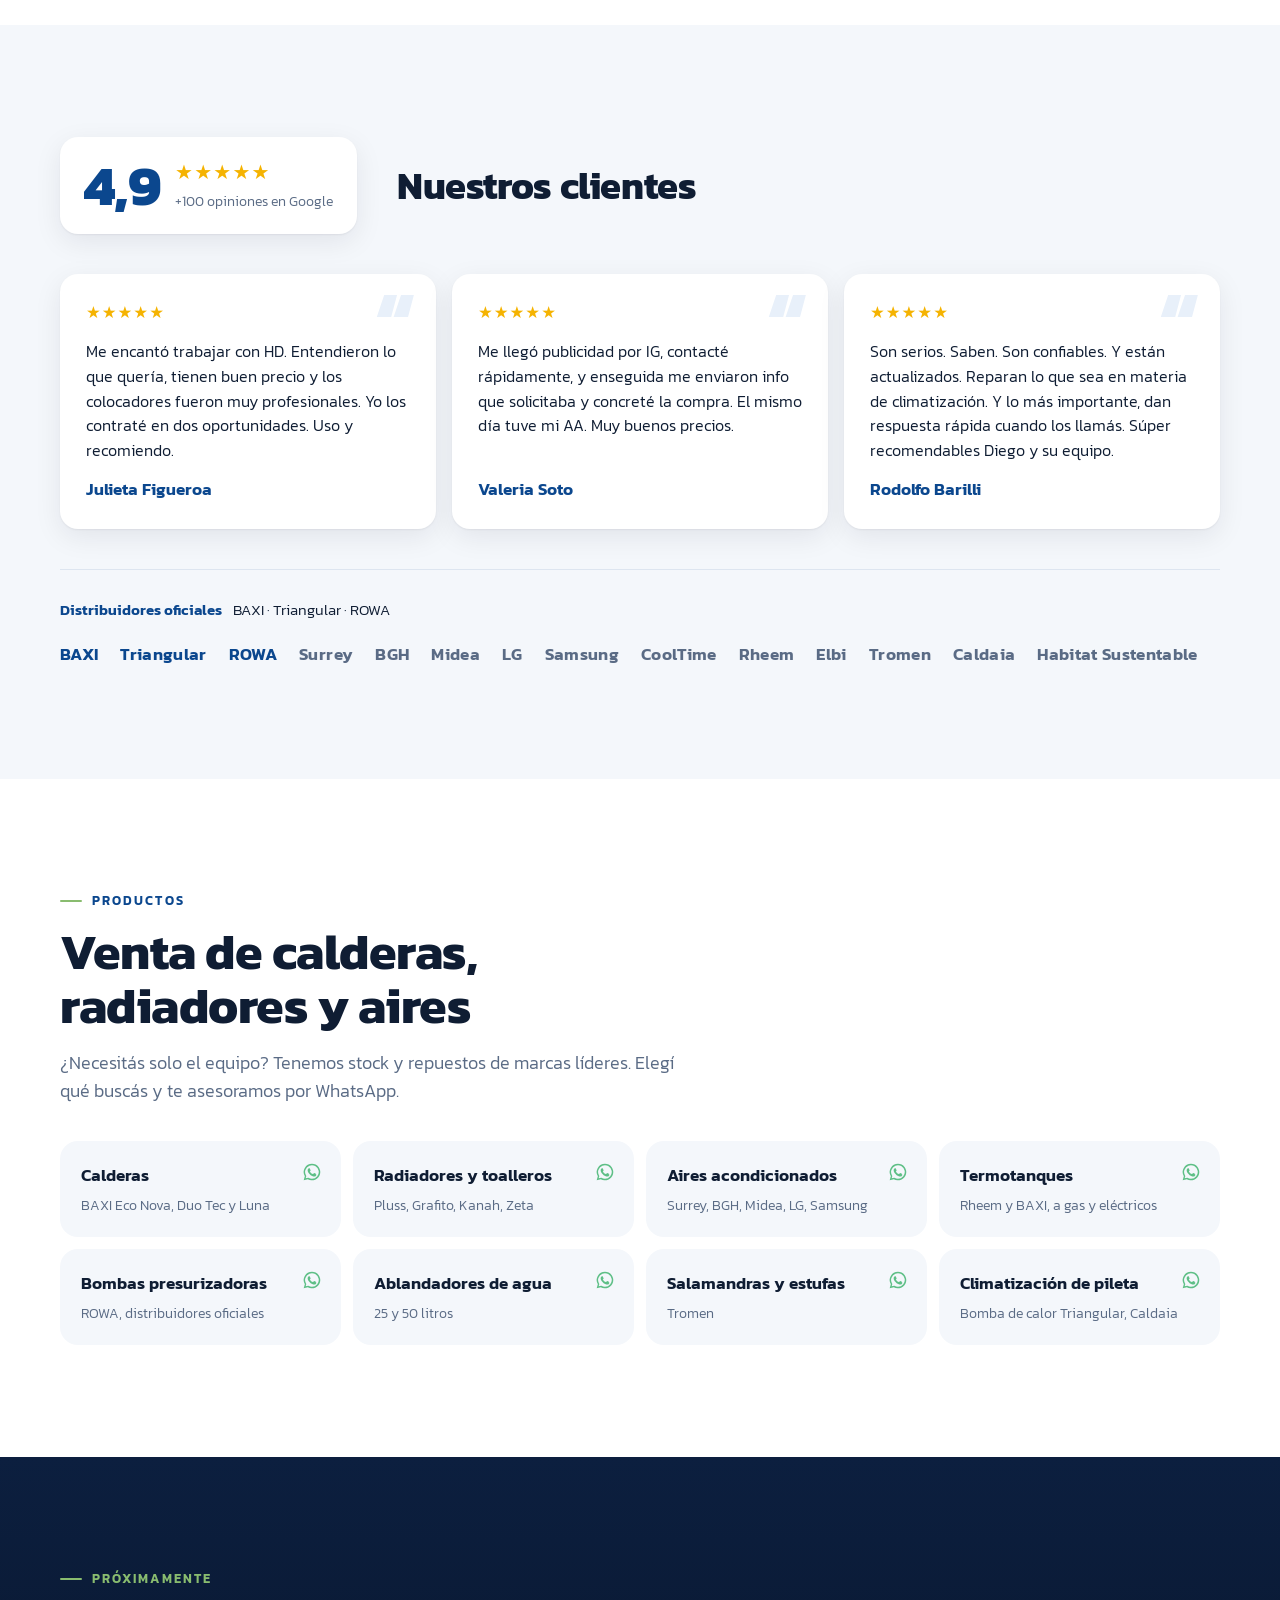
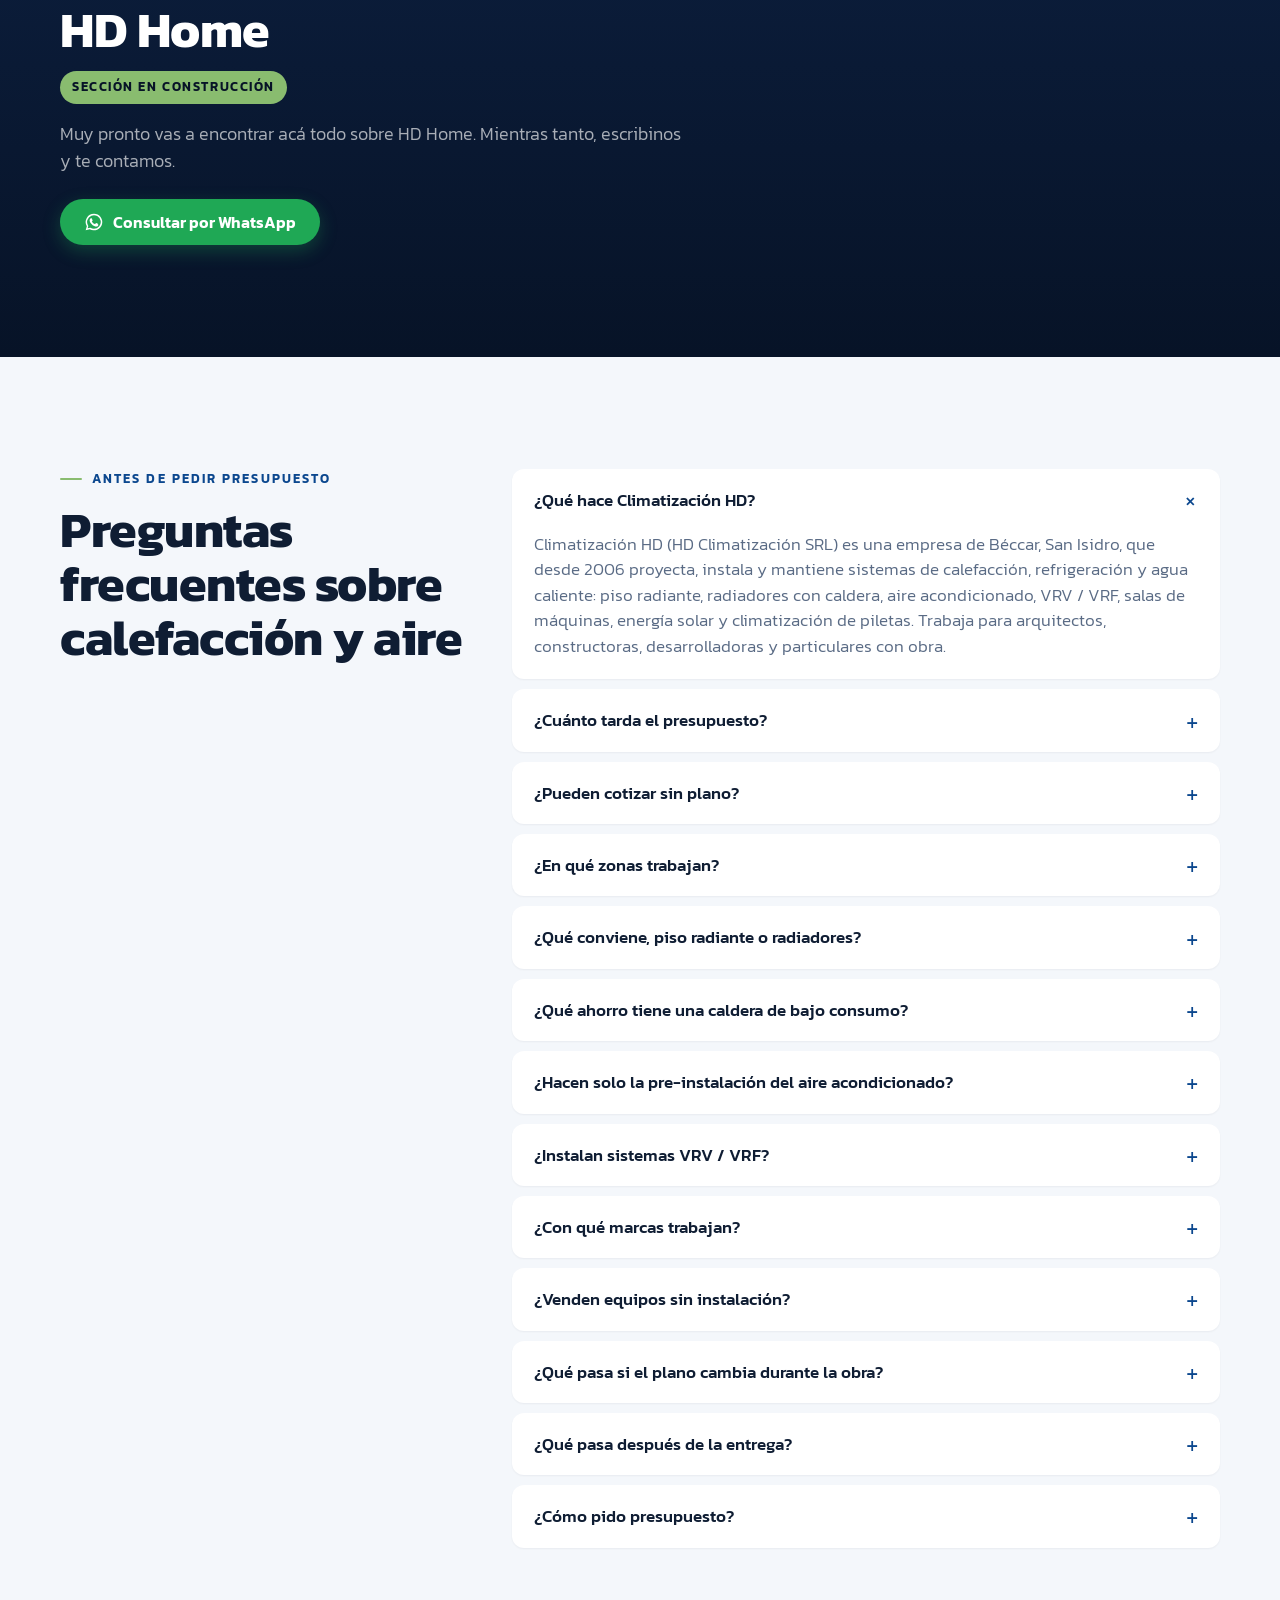
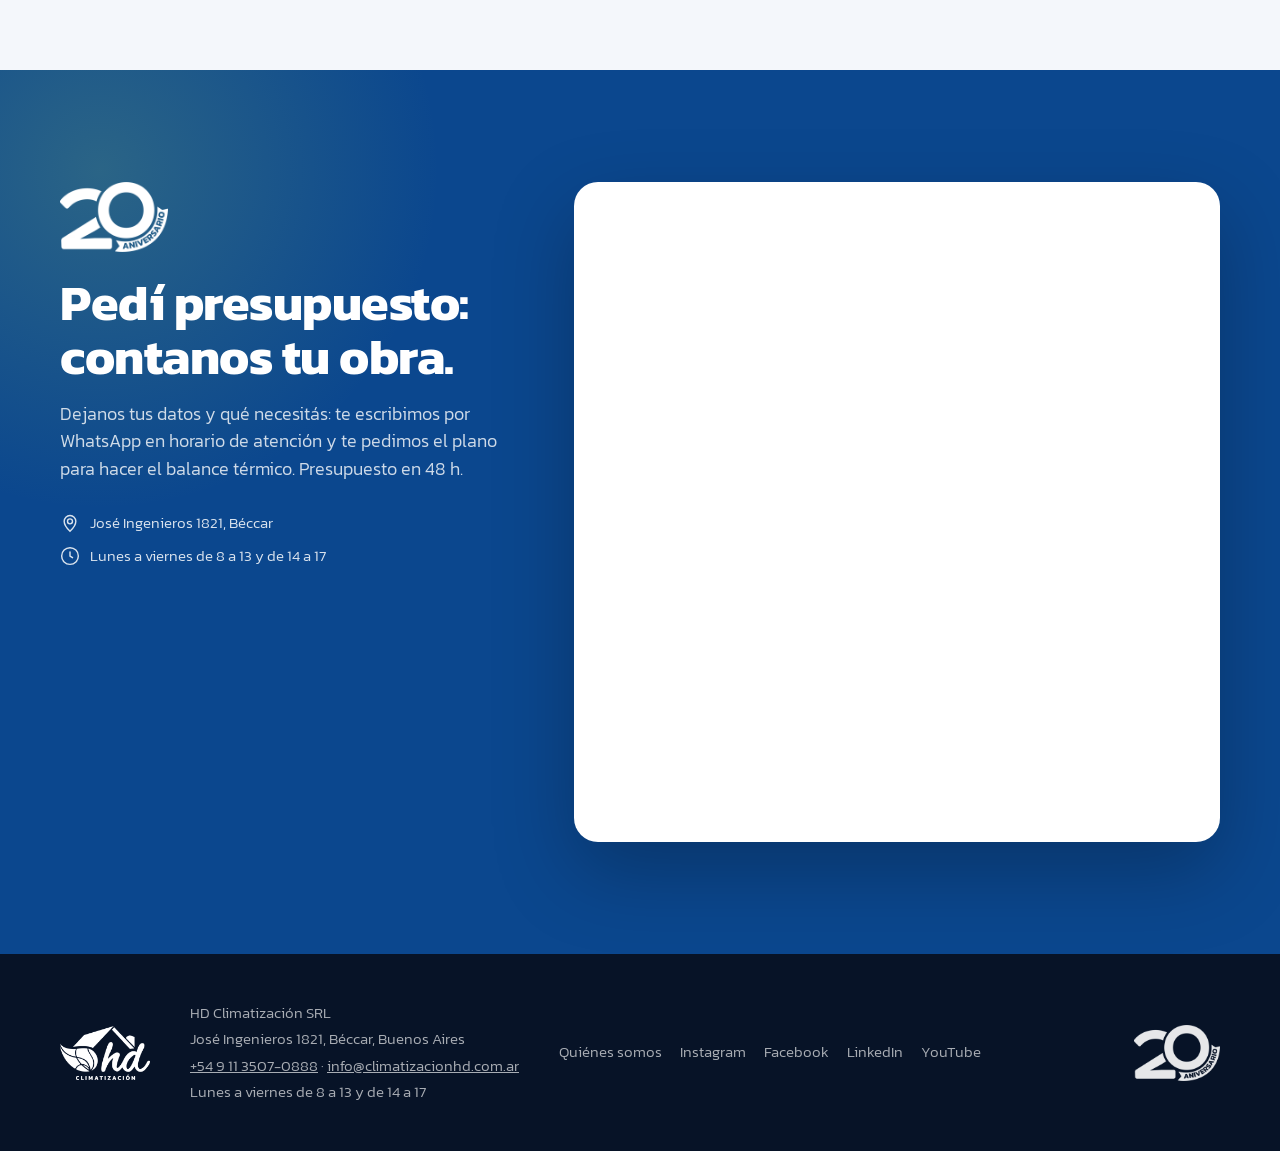
==== commit eaba25b9: "Form de presupuesto: el de la cuenta viva de HD (5DrmflX6rFjnDW8khyX5), no el de la cuenta de prueba" ====
--- a/index.html
+++ b/index.html
@@ -435,8 +435,8 @@
       </ul>
     </div>
     <div class="form form-ghl">
-      <iframe data-src="https://api.leadconnectorhq.com/widget/form/UlFxQzVgHlO5LHaI5IcY" style="width:100%;height:640px;border:none;border-radius:12px;background:#fff" id="inline-UlFxQzVgHlO5LHaI5IcY" data-layout="{'id':'INLINE'}" data-trigger-type="alwaysShow" data-trigger-value="" data-activation-type="alwaysActivated" data-activation-value="" data-deactivation-type="neverDeactivate" data-deactivation-value="" data-form-name="HD · Pedí tu presupuesto" data-height="640" data-layout-iframe-id="inline-UlFxQzVgHlO5LHaI5IcY" data-form-id="UlFxQzVgHlO5LHaI5IcY" title="Formulario para pedir presupuesto a Climatización HD"></iframe>
-      <noscript><p><a href="https://api.leadconnectorhq.com/widget/form/UlFxQzVgHlO5LHaI5IcY" style="color:#fff">Abrir el formulario de presupuesto</a> o escribinos por WhatsApp al +54 9 11 3507-0888.</p></noscript>
+      <iframe data-src="https://api.leadconnectorhq.com/widget/form/5DrmflX6rFjnDW8khyX5" style="width:100%;height:640px;border:none;border-radius:12px;background:#fff" id="inline-5DrmflX6rFjnDW8khyX5" data-layout="{'id':'INLINE'}" data-trigger-type="alwaysShow" data-trigger-value="" data-activation-type="alwaysActivated" data-activation-value="" data-deactivation-type="neverDeactivate" data-deactivation-value="" data-form-name="HD · Pedí tu presupuesto" data-height="640" data-layout-iframe-id="inline-5DrmflX6rFjnDW8khyX5" data-form-id="5DrmflX6rFjnDW8khyX5" title="Formulario para pedir presupuesto a Climatización HD"></iframe>
+      <noscript><p><a href="https://api.leadconnectorhq.com/widget/form/5DrmflX6rFjnDW8khyX5" style="color:#fff">Abrir el formulario de presupuesto</a> o escribinos por WhatsApp al +54 9 11 3507-0888.</p></noscript>
     </div>
   </div>
 </section>
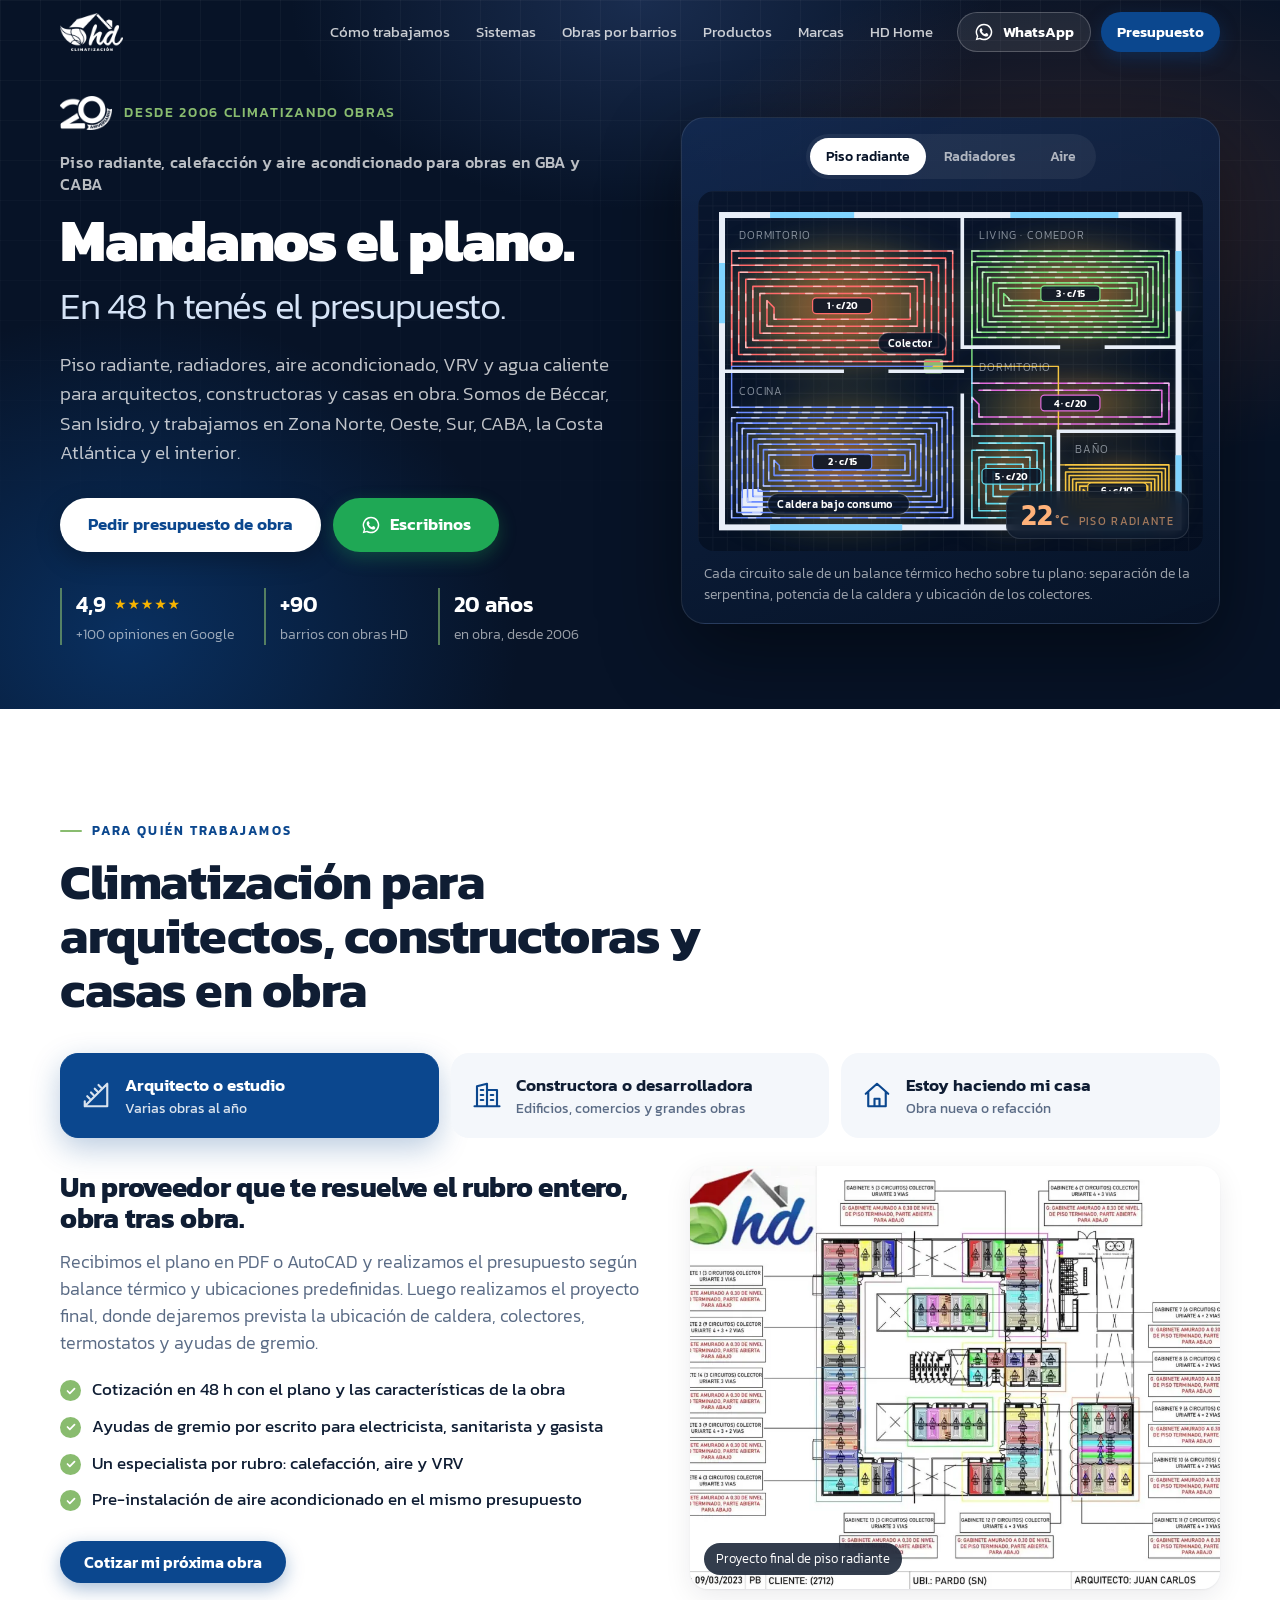
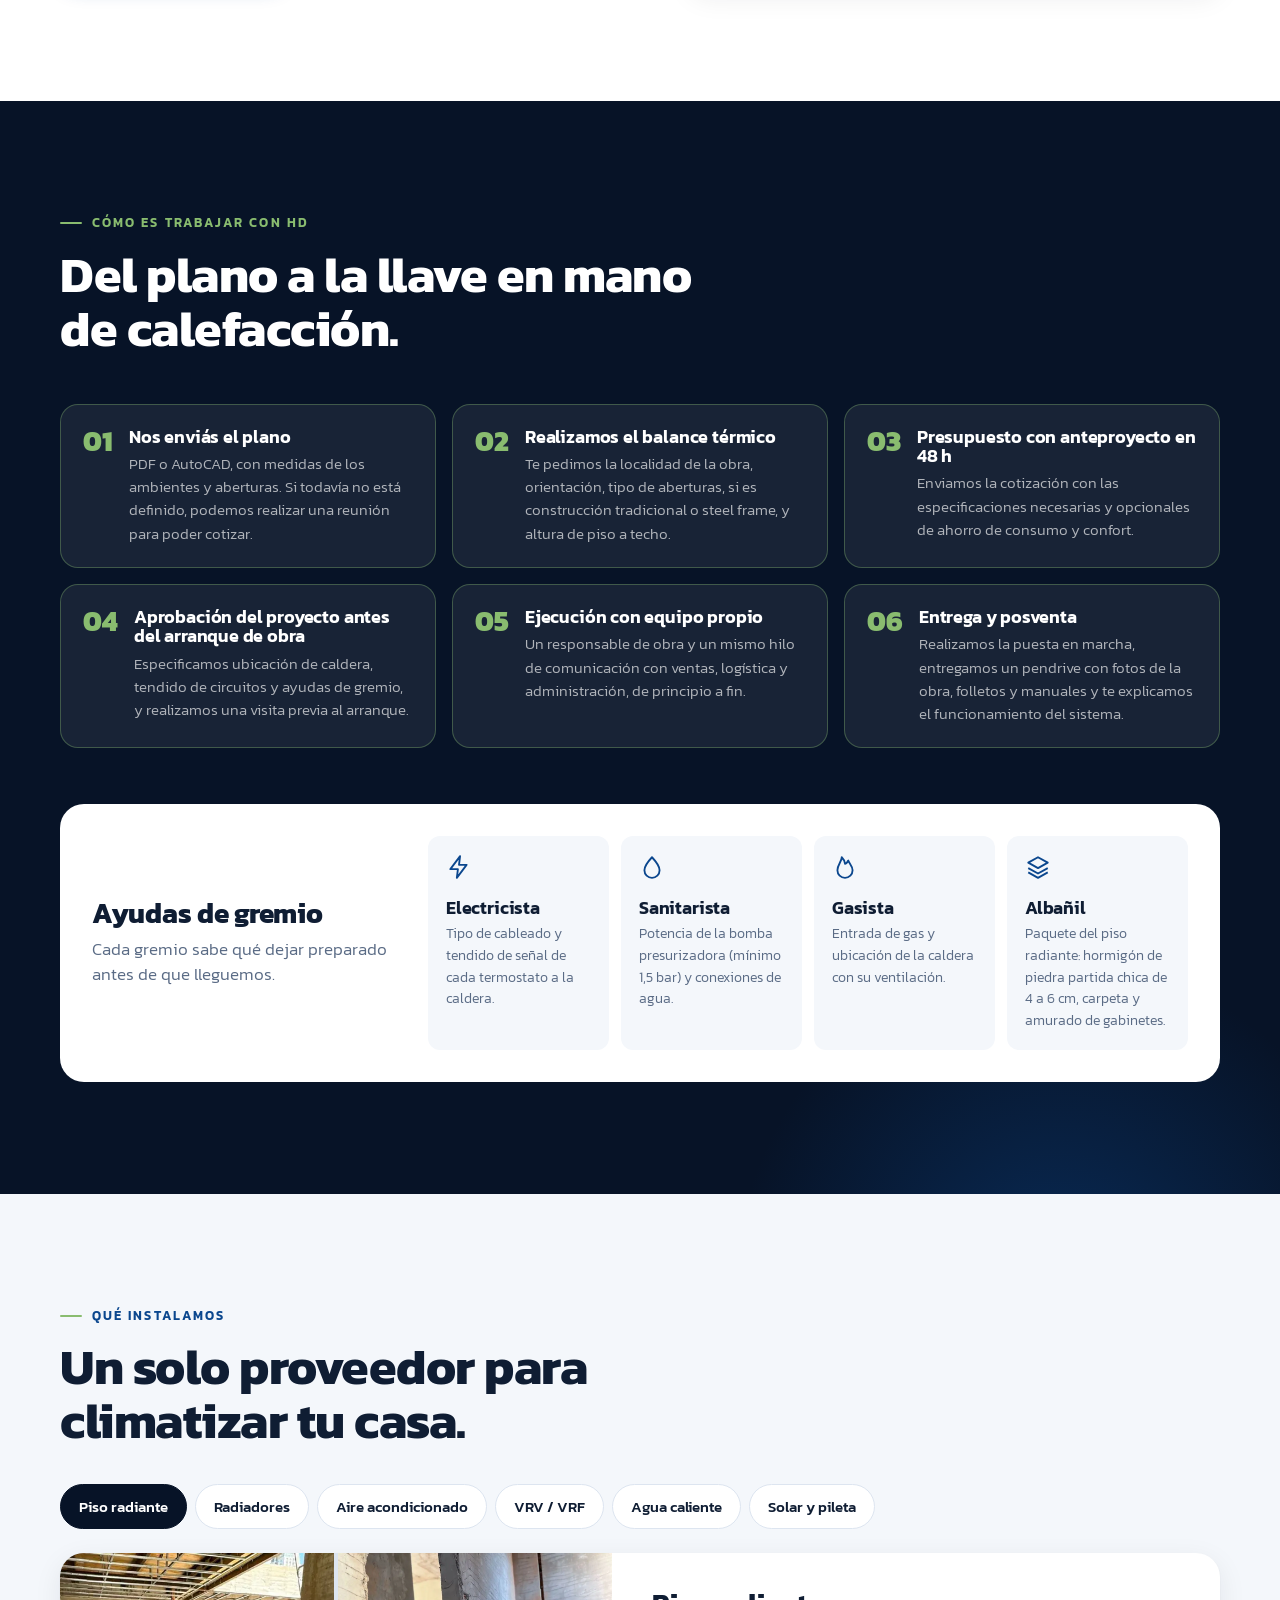
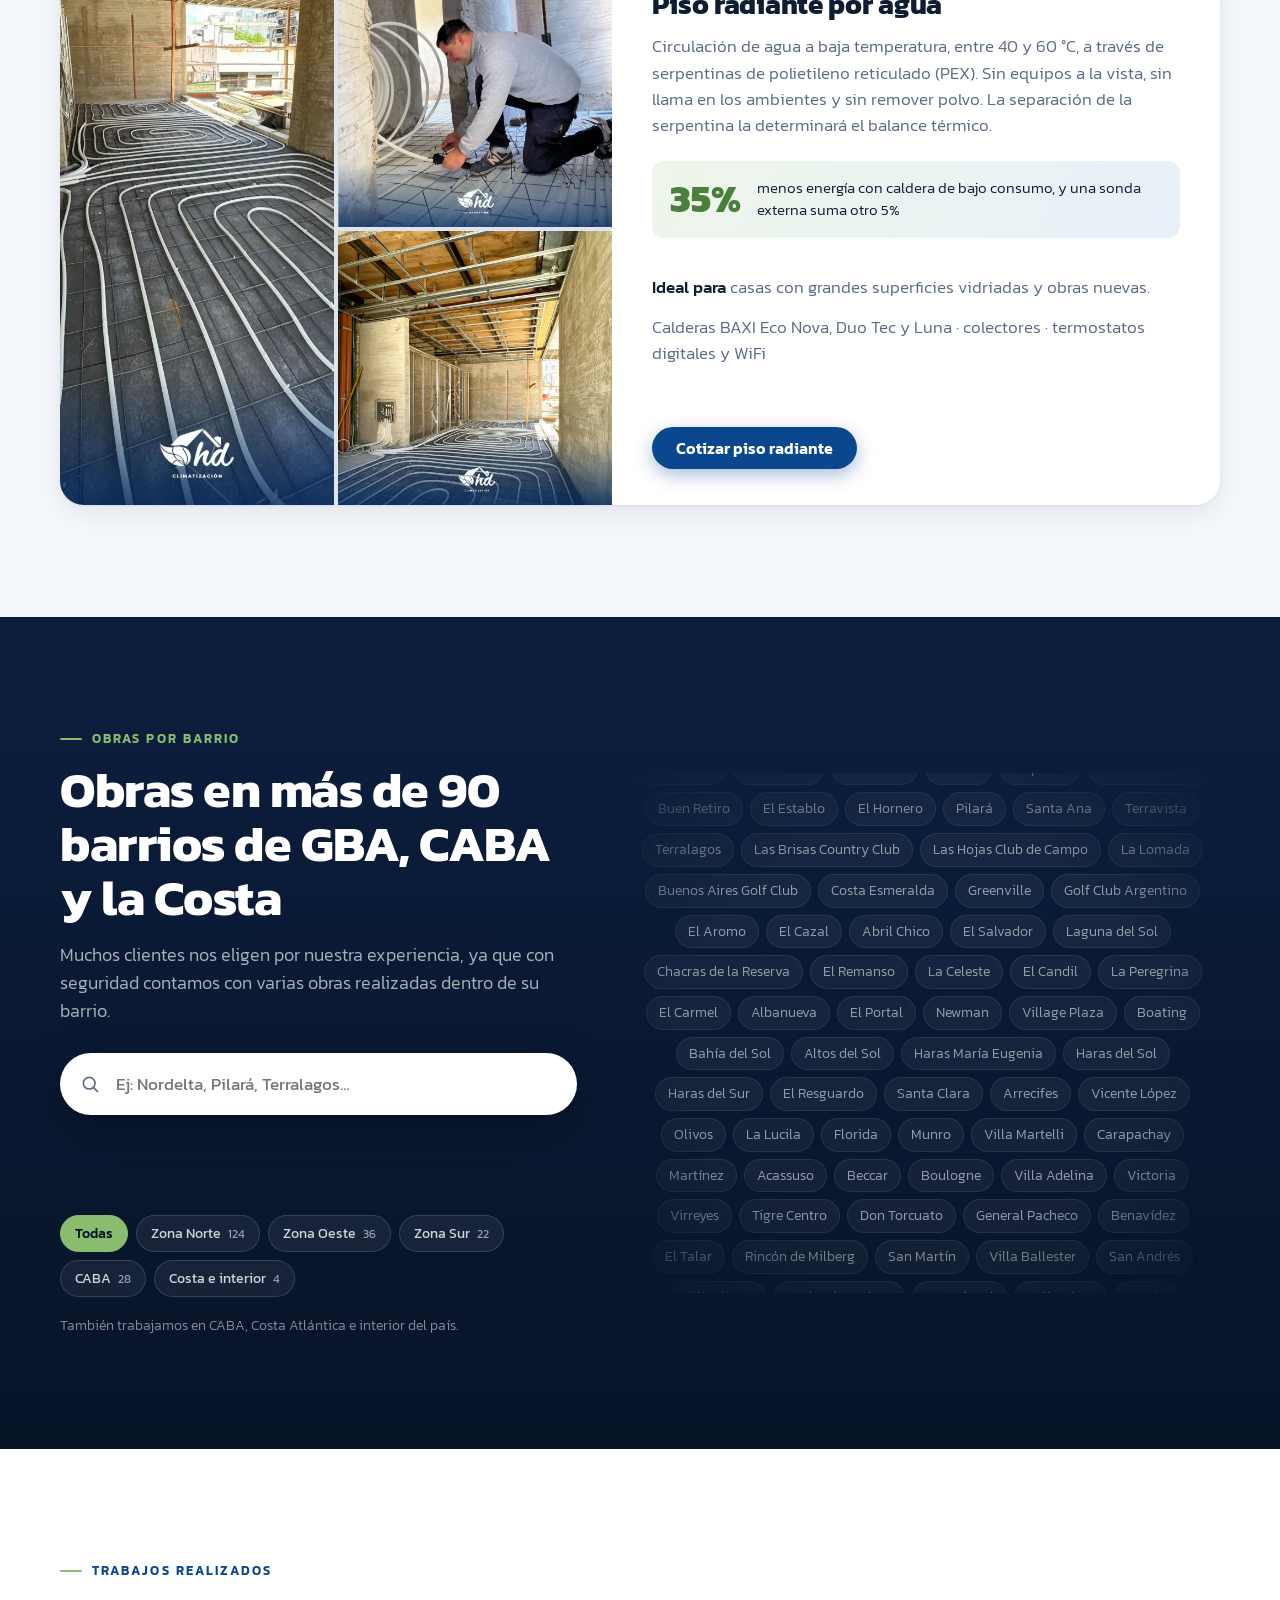
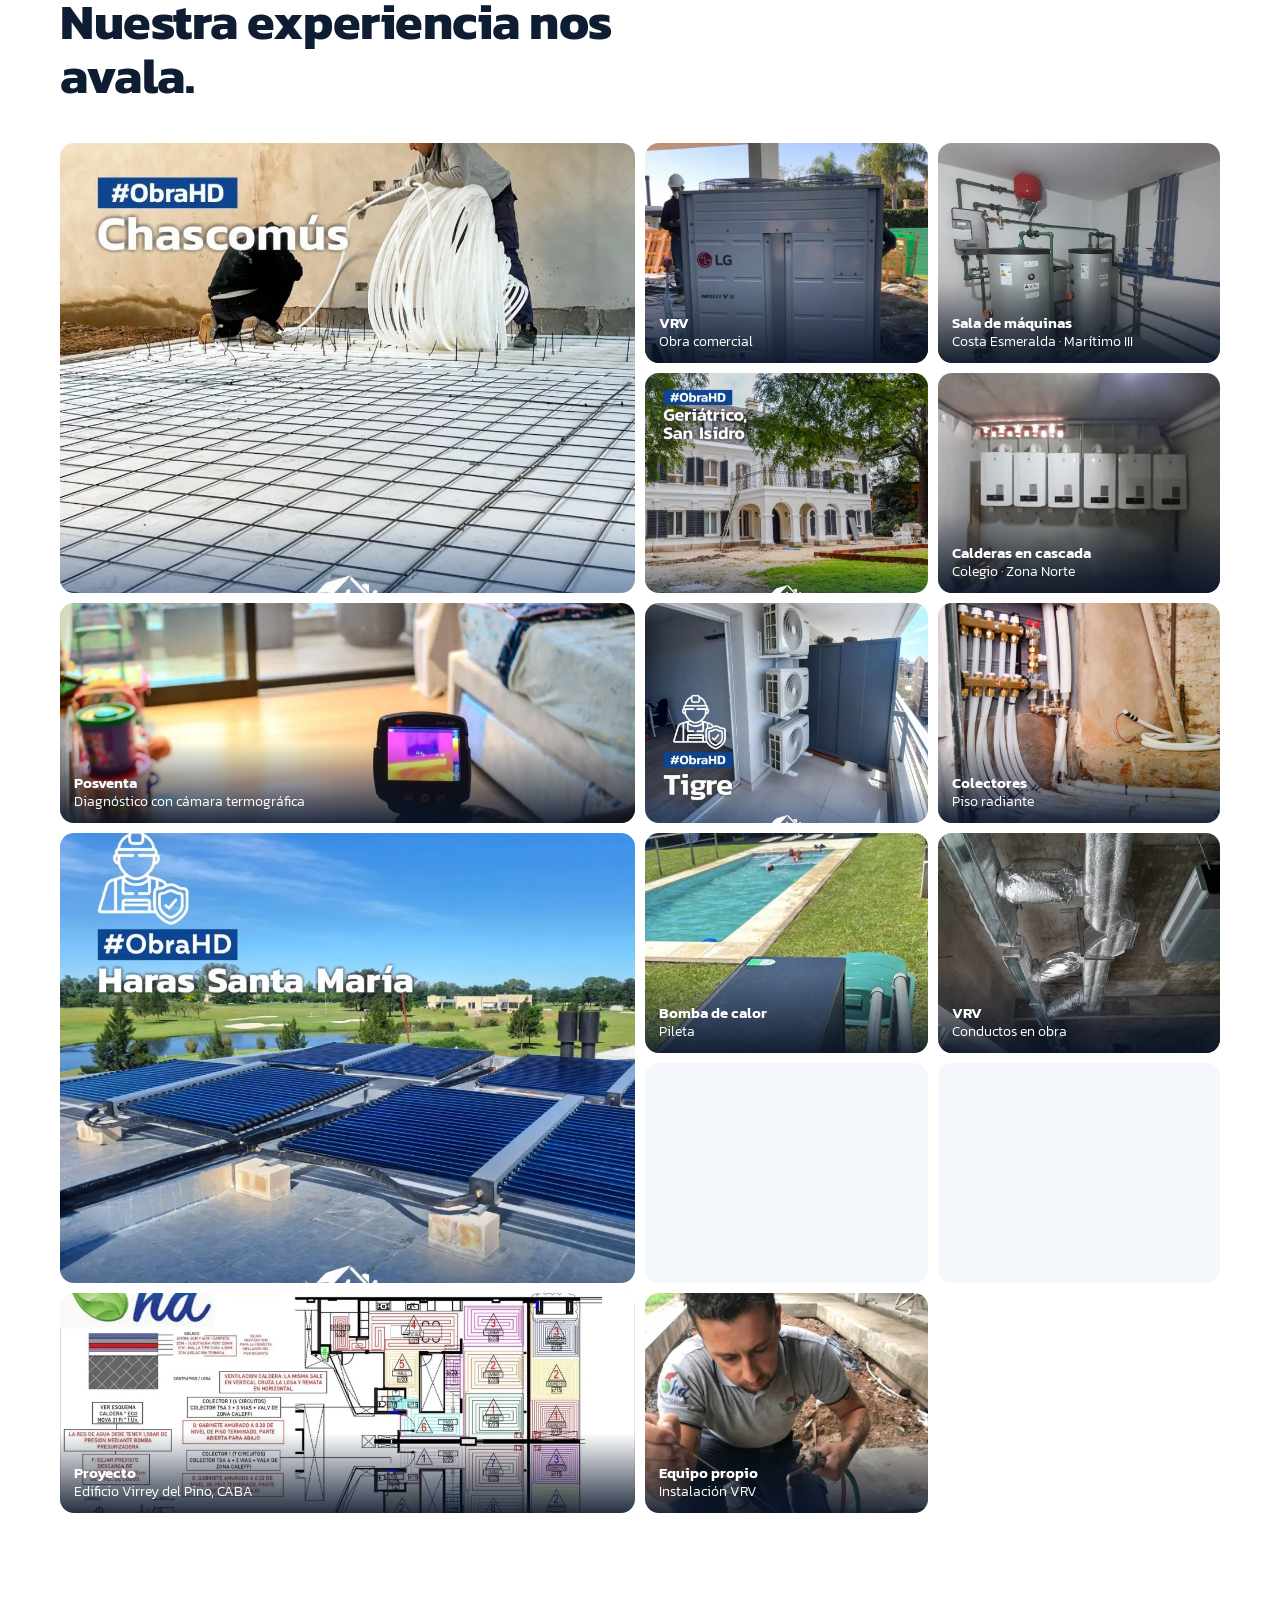
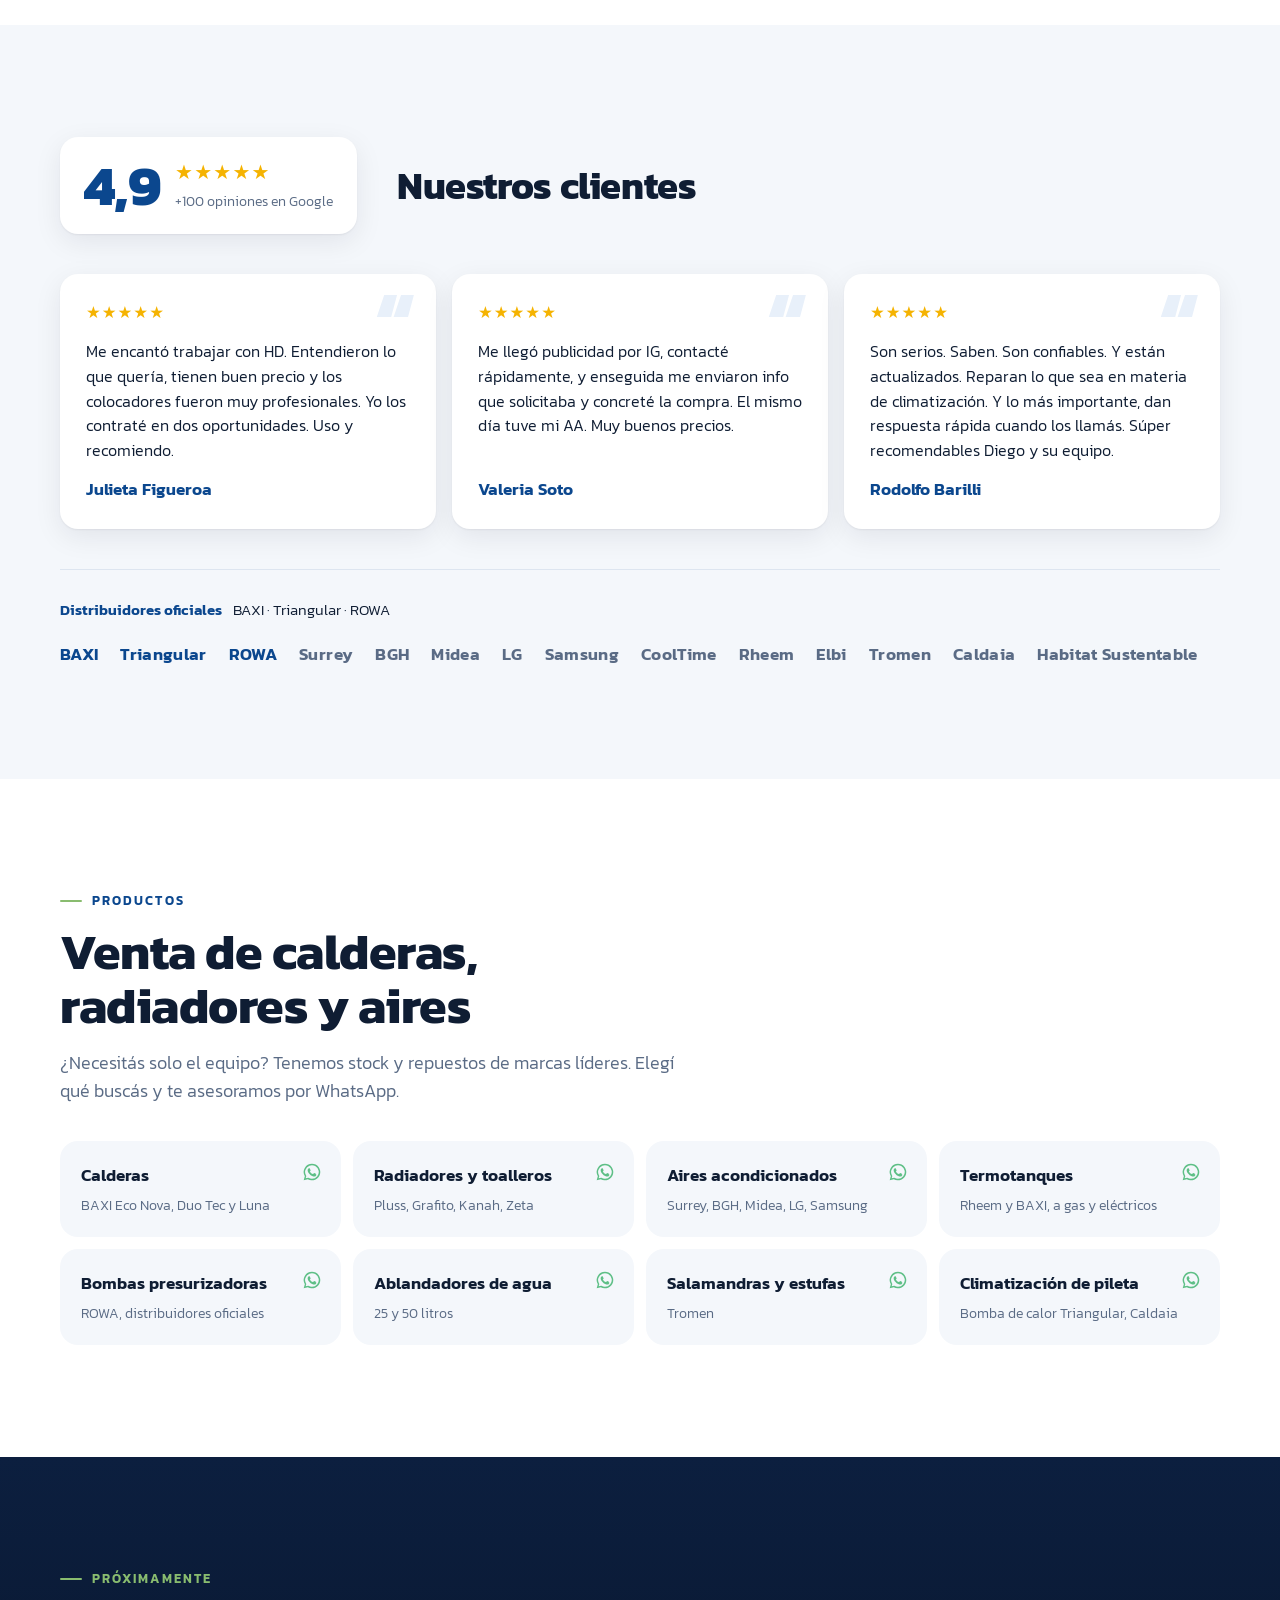
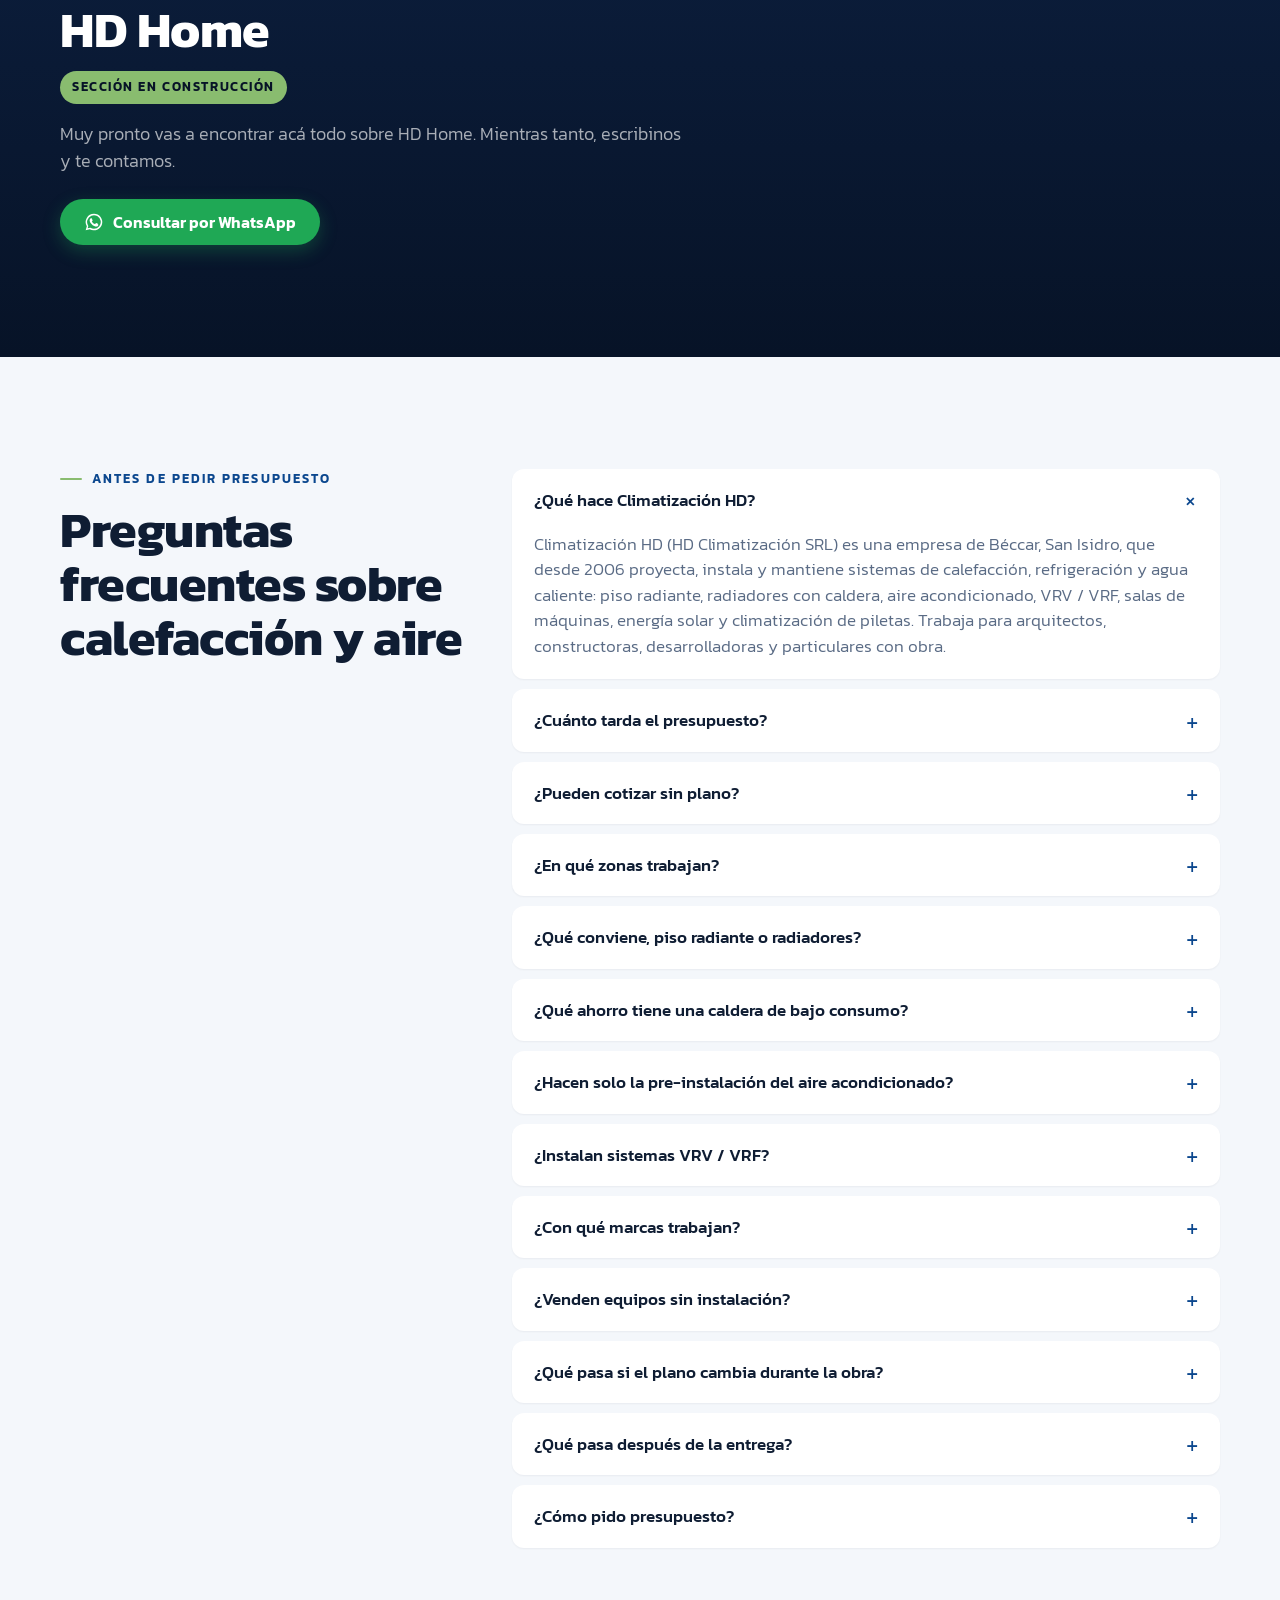
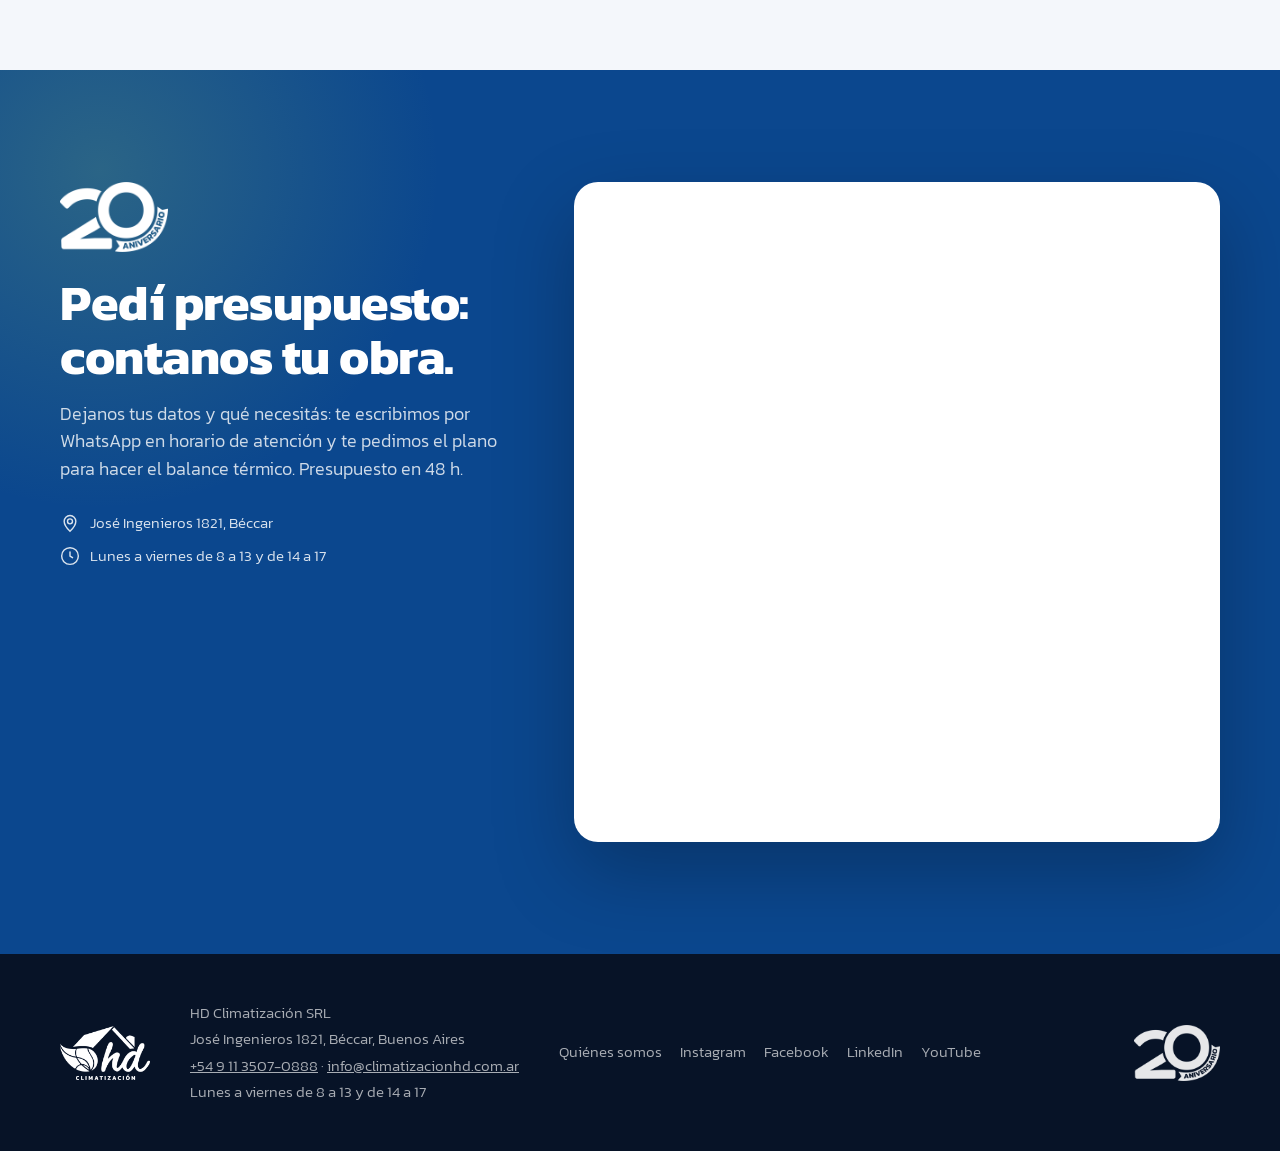
==== commit 488c791b: "Barrios: lotes 110 Bahía del Sol y 1052 Terralagos (Vicky 03-11) + link directo por barrio /barrio/<" ====
--- a/index.html
+++ b/index.html
@@ -307,7 +307,7 @@
       <div class="barrio-res" id="barrioRes" aria-live="polite"></div>
       <div class="zona-tabs" id="zonaTabs">
         <button type="button" class="on" data-z="Todas">Todas</button>
-        <button type="button" data-z="Zona Norte">Zona Norte <small>123</small></button>
+        <button type="button" data-z="Zona Norte">Zona Norte <small>124</small></button>
         <button type="button" data-z="Zona Oeste">Zona Oeste <small>36</small></button>
         <button type="button" data-z="Zona Sur">Zona Sur <small>22</small></button>
         <button type="button" data-z="CABA">CABA <small>28</small></button>
@@ -315,7 +315,7 @@
       </div>
       <p class="barrios-cov">También trabajamos en CABA, Costa Atlántica e interior del país.</p>
     </div>
-    <div class="nube" id="nube" aria-label="Barrios con obras de Climatización HD"><span data-z="Zona Norte" data-n="barrancas de san jose" data-l="=211">Barrancas de San José</span><span data-z="Zona Norte" data-n="el canton" data-l="=19, 515, 839|Golf=282, 301, 347, 358, 382, 415|Islas=203, 227|Norte=253, 325, 415, 651, 683|Puertos=32, 203, 272">El Cantón</span><span data-z="Zona Norte" data-n="el naudir" data-l="=355, 570, 663, 684">El Naudir</span><span data-z="Zona Norte" data-n="el recodo" data-l="=92">El Recodo</span><span data-z="Zona Norte" data-n="san carlos country club" data-l="=15, 326">San Carlos Country Club</span><span data-z="Zona Norte" data-n="martindale">Martindale</span><span data-z="Zona Norte" data-n="lagos del norte" data-l="=111">Lagos del Norte</span><span data-z="Zona Norte" data-n="el lago" data-l="=55">El Lago</span><span data-z="Zona Norte" data-n="san marco" data-l="=38, 106, 247">San Marco</span><span data-z="Zona Norte" data-n="san pablo" data-l="=125, 204, 249, 361">San Pablo</span><span data-z="Zona Norte" data-n="santa ana" data-l="=90, 115, 146, 150, 233, 265, 317, 379|Manzana 18=4">Santa Ana</span><span data-z="Zona Oeste" data-n="san diego" data-l="=7, 55">San Diego</span><span data-z="Zona Norte" data-n="pilar del este" data-l="=77, 96, 457|Los Jazmines=66, 268, 500|San Alfonso=158|San Eduardo=83, 173|San Ramón=136, 475, 609|Santa Elena=83, 222, 322, 367, 513, 548|Santa Elisa=11, 240, 260|Santa Emilia=179|Santa Guadalupe=86, 95, 128, 153, 296, 542, 546, 584, 585, 615|Santa Isabel=59|Santa Lucía=296">Pilar del Este</span><span data-z="Zona Norte" data-n="pilar del lago" data-l="=259, 301">Pilar del Lago</span><span data-z="Zona Norte" data-n="rincon de la horqueta" data-l="=6">Rincón de La Horqueta</span><span data-z="Zona Norte" data-n="santa catalina" data-l="=432, 538|Etapa 1=57">Santa Catalina</span><span data-z="Zona Oeste" data-n="maria del buen ayre" data-l="=4, 81">María del Buen Ayre</span><span data-z="Zona Norte" data-n="lagoon" data-l="=10, 18, 23, 72, 98">Lagoon</span><span data-z="Zona Norte" data-n="la campina" data-l="=75, 109">La Campiña</span><span data-z="Zona Norte" data-n="la comarca" data-l="=23, 43, 50, 211, 240, 274, 324">La Comarca</span><span data-z="Zona Norte" data-n="la damasia" data-l="=62, 239">La Damasia</span><span data-z="Zona Norte" data-n="la delfina" data-l="=101">La Delfina</span><span data-z="Zona Norte" data-n="los cardos" data-l="=3, 42, 61">Los Cardos</span><span data-z="Zona Norte" data-n="los ombues" data-l="=40">Los Ombúes</span><span data-z="Zona Norte" data-n="los robles" data-l="=98, 191, 543">Los Robles</span><span data-z="Zona Norte" data-n="campo grande" data-l="=115, 187, 287, 294">Campo Grande</span><span data-z="Zona Norte" data-n="nordelta" data-l="=9, 160|Alisos=120, 145|Caletas=89|Carpinchos=69, 70, 216, 325, 411|Castaños=324, 416|Castores=450|El Golf=549|La Isla=241|Los Lagos=124|Los Puentes=218|Portezuelo=8, 14|Virazón=154, 323|Yacht=212, 391">Nordelta</span><span data-z="Zona Norte" data-n="el silencio" data-l="=50">El Silencio</span><span data-z="Zona Norte" data-n="talar del lago" data-l="=13, 665">Talar del Lago</span><span data-z="Zona Sur" data-n="lagos de san eliseo" data-l="Golf=5">Lagos de San Eliseo</span><span data-z="Costa e interior" data-n="chascomus">Chascomús</span><span data-z="Zona Norte" data-n="las magnolias" data-l="=1">Las Magnolias</span><span data-z="Zona Norte" data-n="los patricios" data-l="=30">Los Patricios</span><span data-z="Zona Norte" data-n="los potrillos" data-l="=37, 121, 125">Los Potrillos</span><span data-z="Zona Oeste" data-n="los pinguinos" data-l="=231, 287, 1150">Los Pingüinos</span><span data-z="Zona Norte" data-n="windbells" data-l="=36">Windbells</span><span data-z="Zona Sur" data-n="country club cissab" data-l="=127, 152, 190, 211, 222, 224, 412">Country Club Cissab</span><span data-z="Zona Norte" data-n="san gabriel" data-l="=38, 133, 224, 266, 356, 596">San Gabriel</span><span data-z="Zona Norte" data-n="san joaquin" data-l="=95">San Joaquín</span><span data-z="Zona Norte" data-n="pacheco golf club" data-l="=374">Pacheco Golf Club</span><span data-z="Zona Norte" data-n="palmers cottage" data-l="=56">Palmer's Cottage</span><span data-z="Zona Norte" data-n="puertos del lago" data-l="=334|Acacias=31, 119, 151, 266, 307, 358|Amarras=10, 58, 171, 227, 322|Araucarias=10, 129, 186, 251, 272, 318|Ceibos=40, 203, 261|Costas=3, 111, 119, 166, 168, 261, 325, 326|Marinas=154|Muelles=3, 24, 43, 89, 157|Vistas=18, 120, 170, 172, 229, 333">Puertos del Lago</span><span data-z="Zona Oeste" data-n="prados del oeste" data-l="=107, 238">Prados del Oeste</span><span data-z="Zona Norte" data-n="estancia la macarena" data-l="=44, 74">Estancia La Macarena</span><span data-z="Zona Norte" data-n="san fernando">San Fernando</span><span data-z="Zona Sur" data-n="saint thomas" data-l="=47, 152, 168, 215, 409, 430, 431, 491, 603">Saint Thomas</span><span data-z="Zona Norte" data-n="tigre">Tigre</span><span data-z="Zona Norte" data-n="chacras de la cruz" data-l="=14, 48, 59, 124, 143, 180, 189, 201, 202, 242">Chacras de la Cruz</span><span data-z="Zona Norte" data-n="la escondida">La Escondida</span><span data-z="Zona Norte" data-n="los horneros" data-l="=9">Los Horneros</span><span data-z="Zona Norte" data-n="barbarita" data-l="=137, 162, 276">Barbarita</span><span data-z="Zona Norte" data-n="santa maria de tigre">Santa María de Tigre</span><span data-z="Zona Norte" data-n="el atardecer" data-l="=3, 28, 31, 66, 90, 181, 279">El Atardecer</span><span data-z="Zona Norte" data-n="el encuentro" data-l="=197, 267, 323, 340, 398, 403, 439, 515">El Encuentro</span><span data-z="Zona Sur" data-n="el principado" data-l="Fase 11=3|Fase 13=18">El Principado</span><span data-z="Zona Norte" data-n="ayres del pilar">Ayres del Pilar</span><span data-z="Zona Norte" data-n="camino real" data-l="=37, 40">Camino Real</span><span data-z="CABA" data-n="barracas">Barracas</span><span data-z="Costa e interior" data-n="la cristina" data-l="=60">La Cristina</span><span data-z="Zona Oeste" data-n="los puentes" data-l="=118">Los Puentes</span><span data-z="Zona Sur" data-n="los troncos" data-l="=32">Los Troncos</span><span data-z="Zona Norte" data-n="san francisco" data-l="=295">San Francisco</span><span data-z="Zona Norte" data-n="san sebastian" data-l="=413|Área 1=106|Área 10=13, 122|Área 11=67, 160, 188|Área 12=33|Área 13=222|Área 2=105|Área 5=53|Área 6=56, 109, 290|Área 7=90, 160|Área 9=66">San Sebastián</span><span data-z="Zona Norte" data-n="santa barbara" data-l="=175, 384, 427, 429, 771">Santa Bárbara</span><span data-z="Zona Norte" data-n="nautico canal" data-l="=19">Náutico Canal</span><span data-z="Zona Norte" data-n="haras santa maria" data-l="=53, 278, 337, 415, 419, 524, 594, 647, 652, 773, 855, 884, 978, 986, 989, 1021, 1189, 1327, 1336, 1462, 1610, 1611|El Atardecer=360, 407|El Molino=796|El Trébol=1234, 1235|Los Robles=543">Haras Santa María</span><span data-z="Zona Norte" data-n="estancias del pilar" data-l="=19, 81, 114, 119, 190, 273, 294">Estancias del Pilar</span><span data-z="Zona Norte" data-n="fincas del lago" data-l="=108">Fincas del Lago</span><span data-z="Zona Norte" data-n="san benito" data-l="=57, 116, 241">San Benito</span><span data-z="Zona Norte" data-n="san matias" data-l="=74, 90, 118, 169, 174, 188, 209, 229, 299, 312, 393, 612, 620, 660, 694, 900, 1077, 1101, 1118, 1134, 1145, 1216, 1232, 1264">San Matías</span><span data-z="Zona Norte" data-n="san rafael" data-l="=29, 222">San Rafael</span><span data-z="Zona Norte" data-n="san isidro">San Isidro</span><span data-z="Zona Sur" data-n="ezeiza">Ezeiza</span><span data-z="Zona Norte" data-n="mapuche" data-l="=2, 40">Mapuche</span><span data-z="Zona Oeste" data-n="banco provincia">Banco Provincia</span><span data-z="Zona Norte" data-n="buen retiro">Buen Retiro</span><span data-z="Zona Norte" data-n="el establo" data-l="=50, 65">El Establo</span><span data-z="Zona Norte" data-n="el hornero" data-l="=8, 10, 15">El Hornero</span><span data-z="Zona Norte" data-n="pilara" data-l="=502, 566 y 567|El Tono=235|La Calesa=453">Pilará</span><span data-z="Zona Oeste" data-n="santa ana oeste" data-l="Manzana 18=4">Santa Ana</span><span data-z="Zona Oeste" data-n="terravista" data-l="=198, 274, 315, 570, 697, 711">Terravista</span><span data-z="Zona Sur" data-n="terralagos" data-l="=14, 182, 191, 260, 262, 267, 268, 276, 324, 335, 385, 435, 619, 622, 632, 636, 727, 758, 804, 824, 827, 852, 873, 909, 912, 964, 971">Terralagos</span><span data-z="Zona Norte" data-n="las brisas country club">Las Brisas Country Club</span><span data-z="Zona Oeste" data-n="las hojas club de campo" data-l="=A 8">Las Hojas Club de Campo</span><span data-z="Zona Norte" data-n="la lomada" data-l="=197, 295, 303, 638, 678, 713">La Lomada</span><span data-z="Zona Norte" data-n="buenos aires golf club" data-l="=71, A 11, B 26">Buenos Aires Golf Club</span><span data-z="Costa e interior" data-n="costa esmeralda" data-l="=114, 282, 332, 565|Deportiva=73|Ecuestre=1, 384|Marítimo 1=133|Residencial 1=161|Residencial 2=62|Senderos=3">Costa Esmeralda</span><span data-z="Zona Sur" data-n="greenville">Greenville</span><span data-z="Zona Norte" data-n="golf club argentino" data-l="=11, 26, 44, 71, 75, 150, 250, 287">Golf Club Argentino</span><span data-z="Zona Norte" data-n="el aromo" data-l="=48, 59, 147">El Aromo</span><span data-z="Zona Norte" data-n="el cazal" data-l="=120, 136">El Cazal</span><span data-z="Zona Norte" data-n="abril chico">Abril Chico</span><span data-z="Zona Norte" data-n="el salvador">El Salvador</span><span data-z="Zona Norte" data-n="laguna del sol" data-l="=94, 359, 746">Laguna del Sol</span><span data-z="Zona Norte" data-n="chacras de la reserva" data-l="=162">Chacras de la Reserva</span><span data-z="Zona Norte" data-n="el remanso">El Remanso</span><span data-z="Zona Norte" data-n="la celeste" data-l="=60">La Celeste</span><span data-z="Zona Norte" data-n="el candil" data-l="=25">El Candil</span><span data-z="Zona Norte" data-n="la peregrina" data-l="=166">La Peregrina</span><span data-z="Zona Norte" data-n="el carmel">El Carmel</span><span data-z="Zona Norte" data-n="albanueva" data-l="=100, 154, 246">Albanueva</span><span data-z="Zona Norte" data-n="el portal" data-l="=71">El Portal</span><span data-z="Zona Norte" data-n="newman" data-l="=414|Barrio 4=39">Newman</span><span data-z="Zona Norte" data-n="village plaza" data-l="Joven=92|Plaza=89">Village Plaza</span><span data-z="Zona Norte" data-n="boating" data-l="=19, 40">Boating</span><span data-z="Zona Oeste" data-n="altos del sol" data-l="=318">Altos del Sol</span><span data-z="Zona Oeste" data-n="haras maria eugenia" data-l="=22">Haras María Eugenia</span><span data-z="Zona Sur" data-n="haras del sol" data-l="Magallanes=158">Haras del Sol</span><span data-z="Zona Sur" data-n="haras del sur" data-l="Haras 1=255|Haras 3 · Araucarias=46">Haras del Sur</span><span data-z="Zona Sur" data-n="el resguardo" data-l="Manzana 215=2">El Resguardo</span><span data-z="Zona Sur" data-n="santa clara" data-l="=689">Santa Clara</span><span data-z="Costa e interior" data-n="arrecifes">Arrecifes</span><span data-z="Zona Norte" data-n="vicente lopez vicente lopez">Vicente López</span><span data-z="Zona Norte" data-n="olivos vicente lopez">Olivos</span><span data-z="Zona Norte" data-n="la lucila vicente lopez">La Lucila</span><span data-z="Zona Norte" data-n="florida vicente lopez">Florida</span><span data-z="Zona Norte" data-n="munro vicente lopez">Munro</span><span data-z="Zona Norte" data-n="villa martelli vicente lopez">Villa Martelli</span><span data-z="Zona Norte" data-n="carapachay vicente lopez">Carapachay</span><span data-z="Zona Norte" data-n="martinez san isidro">Martínez</span><span data-z="Zona Norte" data-n="acassuso san isidro">Acassuso</span><span data-z="Zona Norte" data-n="beccar san isidro">Beccar</span><span data-z="Zona Norte" data-n="boulogne san isidro">Boulogne</span><span data-z="Zona Norte" data-n="villa adelina san isidro">Villa Adelina</span><span data-z="Zona Norte" data-n="victoria san fernando">Victoria</span><span data-z="Zona Norte" data-n="virreyes san fernando">Virreyes</span><span data-z="Zona Norte" data-n="tigre centro tigre">Tigre Centro</span><span data-z="Zona Norte" data-n="don torcuato tigre">Don Torcuato</span><span data-z="Zona Norte" data-n="general pacheco tigre">General Pacheco</span><span data-z="Zona Norte" data-n="benavidez tigre">Benavídez</span><span data-z="Zona Norte" data-n="el talar tigre">El Talar</span><span data-z="Zona Norte" data-n="rincon de milberg tigre">Rincón de Milberg</span><span data-z="Zona Norte" data-n="san martin general san martin">San Martín</span><span data-z="Zona Norte" data-n="villa ballester general san martin">Villa Ballester</span><span data-z="Zona Norte" data-n="san andres general san martin">San Andrés</span><span data-z="Zona Norte" data-n="billinghurst general san martin">Billinghurst</span><span data-z="Zona Norte" data-n="jose leon suarez general san martin">José León Suárez</span><span data-z="Zona Norte" data-n="san miguel san miguel">San Miguel</span><span data-z="Zona Norte" data-n="bella vista san miguel">Bella Vista</span><span data-z="Zona Norte" data-n="muniz san miguel">Muñiz</span><span data-z="Zona Norte" data-n="los polvorines malvinas argentinas">Los Polvorines</span><span data-z="Zona Norte" data-n="grand bourg malvinas argentinas">Grand Bourg</span><span data-z="Zona Norte" data-n="tortuguitas malvinas argentinas">Tortuguitas</span><span data-z="Zona Norte" data-n="belen de escobar escobar">Belén de Escobar</span><span data-z="Zona Norte" data-n="ingeniero maschwitz escobar">Ingeniero Maschwitz</span><span data-z="Zona Norte" data-n="garin escobar">Garín</span><span data-z="Zona Norte" data-n="savio escobar">Savio</span><span data-z="Zona Norte" data-n="pilar centro pilar">Pilar Centro</span><span data-z="Zona Norte" data-n="del viso pilar">Del Viso</span><span data-z="Zona Norte" data-n="manuel alberti pilar">Manuel Alberti</span><span data-z="Zona Norte" data-n="manzanares pilar">Manzanares</span><span data-z="Zona Oeste" data-n="ramos mejia la matanza">Ramos Mejía</span><span data-z="Zona Oeste" data-n="san justo la matanza">San Justo</span><span data-z="Zona Oeste" data-n="lomas del mirador la matanza">Lomas del Mirador</span><span data-z="Zona Oeste" data-n="moron moron">Morón</span><span data-z="Zona Oeste" data-n="castelar moron">Castelar</span><span data-z="Zona Oeste" data-n="haedo moron">Haedo</span><span data-z="Zona Oeste" data-n="el palomar moron">El Palomar</span><span data-z="Zona Oeste" data-n="villa sarmiento moron">Villa Sarmiento</span><span data-z="Zona Oeste" data-n="caseros tres de febrero">Caseros</span><span data-z="Zona Oeste" data-n="ciudad jardin lomas del palomar tres de febrero">Ciudad Jardín Lomas del Palomar</span><span data-z="Zona Oeste" data-n="santos lugares tres de febrero">Santos Lugares</span><span data-z="Zona Oeste" data-n="saenz pena tres de febrero">Sáenz Peña</span><span data-z="Zona Oeste" data-n="villa bosch tres de febrero">Villa Bosch</span><span data-z="Zona Oeste" data-n="martin coronado tres de febrero">Martín Coronado</span><span data-z="Zona Oeste" data-n="hurlingham hurlingham">Hurlingham</span><span data-z="Zona Oeste" data-n="villa tesei hurlingham">Villa Tesei</span><span data-z="Zona Oeste" data-n="ituzaingo ituzaingo">Ituzaingó</span><span data-z="Zona Oeste" data-n="san antonio de padua merlo">San Antonio de Padua</span><span data-z="Zona Oeste" data-n="libertad merlo">Libertad</span><span data-z="Zona Oeste" data-n="parque san martin merlo">Parque San Martín</span><span data-z="Zona Oeste" data-n="moreno moreno">Moreno</span><span data-z="Zona Oeste" data-n="paso del rey moreno">Paso del Rey</span><span data-z="Zona Oeste" data-n="la reja moreno">La Reja</span><span data-z="Zona Oeste" data-n="francisco alvarez moreno">Francisco Álvarez</span><span data-z="Zona Oeste" data-n="general rodriguez general rodriguez">General Rodríguez</span><span data-z="Zona Sur" data-n="lomas de zamora lomas de zamora">Lomas de Zamora</span><span data-z="Zona Sur" data-n="temperley lomas de zamora">Temperley</span><span data-z="Zona Sur" data-n="quilmes quilmes">Quilmes</span><span data-z="Zona Sur" data-n="san francisco solano quilmes">San Francisco Solano</span><span data-z="Zona Sur" data-n="berazategui berazategui">Berazategui</span><span data-z="Zona Sur" data-n="hudson berazategui">Hudson</span><span data-z="Zona Sur" data-n="monte grande esteban echeverria">Monte Grande</span><span data-z="Zona Sur" data-n="canning esteban echeverria">Canning</span><span data-z="Zona Sur" data-n="tristan suarez ezeiza">Tristán Suárez</span><span data-z="Zona Sur" data-n="san vicente san vicente  presidente peron">San Vicente</span><span data-z="CABA" data-n="agronomia">Agronomía</span><span data-z="CABA" data-n="belgrano">Belgrano</span><span data-z="CABA" data-n="caballito">Caballito</span><span data-z="CABA" data-n="chacarita">Chacarita</span><span data-z="CABA" data-n="coghlan">Coghlan</span><span data-z="CABA" data-n="colegiales">Colegiales</span><span data-z="CABA" data-n="liniers">Liniers</span><span data-z="CABA" data-n="mataderos">Mataderos</span><span data-z="CABA" data-n="monte castro">Monte Castro</span><span data-z="CABA" data-n="montserrat">Montserrat</span><span data-z="CABA" data-n="nunez">Núñez</span><span data-z="CABA" data-n="palermo">Palermo</span><span data-z="CABA" data-n="recoleta">Recoleta</span><span data-z="CABA" data-n="retiro">Retiro</span><span data-z="CABA" data-n="saavedra">Saavedra</span><span data-z="CABA" data-n="san cristobal">San Cristóbal</span><span data-z="CABA" data-n="san telmo">San Telmo</span><span data-z="CABA" data-n="villa crespo">Villa Crespo</span><span data-z="CABA" data-n="villa del parque">Villa del Parque</span><span data-z="CABA" data-n="villa devoto">Villa Devoto</span><span data-z="CABA" data-n="villa lugano">Villa Lugano</span><span data-z="CABA" data-n="villa luro">Villa Luro</span><span data-z="CABA" data-n="villa ortuzar">Villa Ortúzar</span><span data-z="CABA" data-n="villa pueyrredon">Villa Pueyrredón</span><span data-z="CABA" data-n="villa real">Villa Real</span><span data-z="CABA" data-n="villa santa rita">Villa Santa Rita</span><span data-z="CABA" data-n="villa urquiza">Villa Urquiza</span></div>
+    <div class="nube" id="nube" aria-label="Barrios con obras de Climatización HD"><span data-z="Zona Norte" data-n="barrancas de san jose" data-l="=211">Barrancas de San José</span><span data-z="Zona Norte" data-n="el canton" data-l="=19, 515, 839|Golf=282, 301, 347, 358, 382, 415|Islas=203, 227|Norte=253, 325, 415, 651, 683|Puertos=32, 203, 272">El Cantón</span><span data-z="Zona Norte" data-n="el naudir" data-l="=355, 570, 663, 684">El Naudir</span><span data-z="Zona Norte" data-n="el recodo" data-l="=92">El Recodo</span><span data-z="Zona Norte" data-n="san carlos country club" data-l="=15, 326">San Carlos Country Club</span><span data-z="Zona Norte" data-n="martindale">Martindale</span><span data-z="Zona Norte" data-n="lagos del norte" data-l="=111">Lagos del Norte</span><span data-z="Zona Norte" data-n="el lago" data-l="=55">El Lago</span><span data-z="Zona Norte" data-n="san marco" data-l="=38, 106, 247">San Marco</span><span data-z="Zona Norte" data-n="san pablo" data-l="=125, 204, 249, 361">San Pablo</span><span data-z="Zona Norte" data-n="santa ana" data-l="=90, 115, 146, 150, 233, 265, 317, 379|Manzana 18=4">Santa Ana</span><span data-z="Zona Oeste" data-n="san diego" data-l="=7, 55">San Diego</span><span data-z="Zona Norte" data-n="pilar del este" data-l="=77, 96, 457|Los Jazmines=66, 268, 500|San Alfonso=158|San Eduardo=83, 173|San Ramón=136, 475, 609|Santa Elena=83, 222, 322, 367, 513, 548|Santa Elisa=11, 240, 260|Santa Emilia=179|Santa Guadalupe=86, 95, 128, 153, 296, 542, 546, 584, 585, 615|Santa Isabel=59|Santa Lucía=296">Pilar del Este</span><span data-z="Zona Norte" data-n="pilar del lago" data-l="=259, 301">Pilar del Lago</span><span data-z="Zona Norte" data-n="rincon de la horqueta" data-l="=6">Rincón de La Horqueta</span><span data-z="Zona Norte" data-n="santa catalina" data-l="=432, 538|Etapa 1=57">Santa Catalina</span><span data-z="Zona Oeste" data-n="maria del buen ayre" data-l="=4, 81">María del Buen Ayre</span><span data-z="Zona Norte" data-n="lagoon" data-l="=10, 18, 23, 72, 98">Lagoon</span><span data-z="Zona Norte" data-n="la campina" data-l="=75, 109">La Campiña</span><span data-z="Zona Norte" data-n="la comarca" data-l="=23, 43, 50, 211, 240, 274, 324">La Comarca</span><span data-z="Zona Norte" data-n="la damasia" data-l="=62, 239">La Damasia</span><span data-z="Zona Norte" data-n="la delfina" data-l="=101">La Delfina</span><span data-z="Zona Norte" data-n="los cardos" data-l="=3, 42, 61">Los Cardos</span><span data-z="Zona Norte" data-n="los ombues" data-l="=40">Los Ombúes</span><span data-z="Zona Norte" data-n="los robles" data-l="=98, 191, 543">Los Robles</span><span data-z="Zona Norte" data-n="campo grande" data-l="=115, 187, 287, 294">Campo Grande</span><span data-z="Zona Norte" data-n="nordelta" data-l="=9, 160|Alisos=120, 145|Caletas=89|Carpinchos=69, 70, 216, 325, 411|Castaños=324, 416|Castores=450|El Golf=549|La Isla=241|Los Lagos=124|Los Puentes=218|Portezuelo=8, 14|Virazón=154, 323|Yacht=212, 391">Nordelta</span><span data-z="Zona Norte" data-n="el silencio" data-l="=50">El Silencio</span><span data-z="Zona Norte" data-n="talar del lago" data-l="=13, 665">Talar del Lago</span><span data-z="Zona Sur" data-n="lagos de san eliseo" data-l="Golf=5">Lagos de San Eliseo</span><span data-z="Costa e interior" data-n="chascomus">Chascomús</span><span data-z="Zona Norte" data-n="las magnolias" data-l="=1">Las Magnolias</span><span data-z="Zona Norte" data-n="los patricios" data-l="=30">Los Patricios</span><span data-z="Zona Norte" data-n="los potrillos" data-l="=37, 121, 125">Los Potrillos</span><span data-z="Zona Oeste" data-n="los pinguinos" data-l="=231, 287, 1150">Los Pingüinos</span><span data-z="Zona Norte" data-n="windbells" data-l="=36">Windbells</span><span data-z="Zona Sur" data-n="country club cissab" data-l="=127, 152, 190, 211, 222, 224, 412">Country Club Cissab</span><span data-z="Zona Norte" data-n="san gabriel" data-l="=38, 133, 224, 266, 356, 596">San Gabriel</span><span data-z="Zona Norte" data-n="san joaquin" data-l="=95">San Joaquín</span><span data-z="Zona Norte" data-n="pacheco golf club" data-l="=374">Pacheco Golf Club</span><span data-z="Zona Norte" data-n="palmers cottage" data-l="=56">Palmer's Cottage</span><span data-z="Zona Norte" data-n="puertos del lago" data-l="=334|Acacias=31, 119, 151, 266, 307, 358|Amarras=10, 58, 171, 227, 322|Araucarias=10, 129, 186, 251, 272, 318|Ceibos=40, 203, 261|Costas=3, 111, 119, 166, 168, 261, 325, 326|Marinas=154|Muelles=3, 24, 43, 89, 157|Vistas=18, 120, 170, 172, 229, 333">Puertos del Lago</span><span data-z="Zona Oeste" data-n="prados del oeste" data-l="=107, 238">Prados del Oeste</span><span data-z="Zona Norte" data-n="estancia la macarena" data-l="=44, 74">Estancia La Macarena</span><span data-z="Zona Norte" data-n="san fernando">San Fernando</span><span data-z="Zona Sur" data-n="saint thomas" data-l="=47, 152, 168, 215, 409, 430, 431, 491, 603">Saint Thomas</span><span data-z="Zona Norte" data-n="tigre">Tigre</span><span data-z="Zona Norte" data-n="chacras de la cruz" data-l="=14, 48, 59, 124, 143, 180, 189, 201, 202, 242">Chacras de la Cruz</span><span data-z="Zona Norte" data-n="la escondida">La Escondida</span><span data-z="Zona Norte" data-n="los horneros" data-l="=9">Los Horneros</span><span data-z="Zona Norte" data-n="barbarita" data-l="=137, 162, 276">Barbarita</span><span data-z="Zona Norte" data-n="santa maria de tigre">Santa María de Tigre</span><span data-z="Zona Norte" data-n="el atardecer" data-l="=3, 28, 31, 66, 90, 181, 279">El Atardecer</span><span data-z="Zona Norte" data-n="el encuentro" data-l="=197, 267, 323, 340, 398, 403, 439, 515">El Encuentro</span><span data-z="Zona Sur" data-n="el principado" data-l="Fase 11=3|Fase 13=18">El Principado</span><span data-z="Zona Norte" data-n="ayres del pilar">Ayres del Pilar</span><span data-z="Zona Norte" data-n="camino real" data-l="=37, 40">Camino Real</span><span data-z="CABA" data-n="barracas">Barracas</span><span data-z="Costa e interior" data-n="la cristina" data-l="=60">La Cristina</span><span data-z="Zona Oeste" data-n="los puentes" data-l="=118">Los Puentes</span><span data-z="Zona Sur" data-n="los troncos" data-l="=32">Los Troncos</span><span data-z="Zona Norte" data-n="san francisco" data-l="=295">San Francisco</span><span data-z="Zona Norte" data-n="san sebastian" data-l="=413|Área 1=106|Área 10=13, 122|Área 11=67, 160, 188|Área 12=33|Área 13=222|Área 2=105|Área 5=53|Área 6=56, 109, 290|Área 7=90, 160|Área 9=66">San Sebastián</span><span data-z="Zona Norte" data-n="santa barbara" data-l="=175, 384, 427, 429, 771">Santa Bárbara</span><span data-z="Zona Norte" data-n="nautico canal" data-l="=19">Náutico Canal</span><span data-z="Zona Norte" data-n="haras santa maria" data-l="=53, 278, 337, 415, 419, 524, 594, 647, 652, 773, 855, 884, 978, 986, 989, 1021, 1189, 1327, 1336, 1462, 1610, 1611|El Atardecer=360, 407|El Molino=796|El Trébol=1234, 1235|Los Robles=543">Haras Santa María</span><span data-z="Zona Norte" data-n="estancias del pilar" data-l="=19, 81, 114, 119, 190, 273, 294">Estancias del Pilar</span><span data-z="Zona Norte" data-n="fincas del lago" data-l="=108">Fincas del Lago</span><span data-z="Zona Norte" data-n="san benito" data-l="=57, 116, 241">San Benito</span><span data-z="Zona Norte" data-n="san matias" data-l="=74, 90, 118, 169, 174, 188, 209, 229, 299, 312, 393, 612, 620, 660, 694, 900, 1077, 1101, 1118, 1134, 1145, 1216, 1232, 1264">San Matías</span><span data-z="Zona Norte" data-n="san rafael" data-l="=29, 222">San Rafael</span><span data-z="Zona Norte" data-n="san isidro">San Isidro</span><span data-z="Zona Sur" data-n="ezeiza">Ezeiza</span><span data-z="Zona Norte" data-n="mapuche" data-l="=2, 40">Mapuche</span><span data-z="Zona Oeste" data-n="banco provincia">Banco Provincia</span><span data-z="Zona Norte" data-n="buen retiro">Buen Retiro</span><span data-z="Zona Norte" data-n="el establo" data-l="=50, 65">El Establo</span><span data-z="Zona Norte" data-n="el hornero" data-l="=8, 10, 15">El Hornero</span><span data-z="Zona Norte" data-n="pilara" data-l="=502, 566 y 567|El Tono=235|La Calesa=453">Pilará</span><span data-z="Zona Oeste" data-n="santa ana oeste" data-l="Manzana 18=4">Santa Ana</span><span data-z="Zona Oeste" data-n="terravista" data-l="=198, 274, 315, 570, 697, 711">Terravista</span><span data-z="Zona Sur" data-n="terralagos" data-l="=14, 182, 191, 260, 262, 267, 268, 276, 324, 335, 385, 435, 619, 622, 632, 636, 727, 758, 804, 824, 827, 852, 873, 909, 912, 964, 971, 1052">Terralagos</span><span data-z="Zona Norte" data-n="las brisas country club">Las Brisas Country Club</span><span data-z="Zona Oeste" data-n="las hojas club de campo" data-l="=A 8">Las Hojas Club de Campo</span><span data-z="Zona Norte" data-n="la lomada" data-l="=197, 295, 303, 638, 678, 713">La Lomada</span><span data-z="Zona Norte" data-n="buenos aires golf club" data-l="=71, A 11, B 26">Buenos Aires Golf Club</span><span data-z="Costa e interior" data-n="costa esmeralda" data-l="=114, 282, 332, 565|Deportiva=73|Ecuestre=1, 384|Marítimo 1=133|Residencial 1=161|Residencial 2=62|Senderos=3">Costa Esmeralda</span><span data-z="Zona Sur" data-n="greenville">Greenville</span><span data-z="Zona Norte" data-n="golf club argentino" data-l="=11, 26, 44, 71, 75, 150, 250, 287">Golf Club Argentino</span><span data-z="Zona Norte" data-n="el aromo" data-l="=48, 59, 147">El Aromo</span><span data-z="Zona Norte" data-n="el cazal" data-l="=120, 136">El Cazal</span><span data-z="Zona Norte" data-n="abril chico">Abril Chico</span><span data-z="Zona Norte" data-n="el salvador">El Salvador</span><span data-z="Zona Norte" data-n="laguna del sol" data-l="=94, 359, 746">Laguna del Sol</span><span data-z="Zona Norte" data-n="chacras de la reserva" data-l="=162">Chacras de la Reserva</span><span data-z="Zona Norte" data-n="el remanso">El Remanso</span><span data-z="Zona Norte" data-n="la celeste" data-l="=60">La Celeste</span><span data-z="Zona Norte" data-n="el candil" data-l="=25">El Candil</span><span data-z="Zona Norte" data-n="la peregrina" data-l="=166">La Peregrina</span><span data-z="Zona Norte" data-n="el carmel">El Carmel</span><span data-z="Zona Norte" data-n="albanueva" data-l="=100, 154, 246">Albanueva</span><span data-z="Zona Norte" data-n="el portal" data-l="=71">El Portal</span><span data-z="Zona Norte" data-n="newman" data-l="=414|Barrio 4=39">Newman</span><span data-z="Zona Norte" data-n="village plaza" data-l="Joven=92|Plaza=89">Village Plaza</span><span data-z="Zona Norte" data-n="boating" data-l="=19, 40">Boating</span><span data-z="Zona Norte" data-n="bahia del sol" data-l="=110">Bahía del Sol</span><span data-z="Zona Oeste" data-n="altos del sol" data-l="=318">Altos del Sol</span><span data-z="Zona Oeste" data-n="haras maria eugenia" data-l="=22">Haras María Eugenia</span><span data-z="Zona Sur" data-n="haras del sol" data-l="Magallanes=158">Haras del Sol</span><span data-z="Zona Sur" data-n="haras del sur" data-l="Haras 1=255|Haras 3 · Araucarias=46">Haras del Sur</span><span data-z="Zona Sur" data-n="el resguardo" data-l="Manzana 215=2">El Resguardo</span><span data-z="Zona Sur" data-n="santa clara" data-l="=689">Santa Clara</span><span data-z="Costa e interior" data-n="arrecifes">Arrecifes</span><span data-z="Zona Norte" data-n="vicente lopez vicente lopez">Vicente López</span><span data-z="Zona Norte" data-n="olivos vicente lopez">Olivos</span><span data-z="Zona Norte" data-n="la lucila vicente lopez">La Lucila</span><span data-z="Zona Norte" data-n="florida vicente lopez">Florida</span><span data-z="Zona Norte" data-n="munro vicente lopez">Munro</span><span data-z="Zona Norte" data-n="villa martelli vicente lopez">Villa Martelli</span><span data-z="Zona Norte" data-n="carapachay vicente lopez">Carapachay</span><span data-z="Zona Norte" data-n="martinez san isidro">Martínez</span><span data-z="Zona Norte" data-n="acassuso san isidro">Acassuso</span><span data-z="Zona Norte" data-n="beccar san isidro">Beccar</span><span data-z="Zona Norte" data-n="boulogne san isidro">Boulogne</span><span data-z="Zona Norte" data-n="villa adelina san isidro">Villa Adelina</span><span data-z="Zona Norte" data-n="victoria san fernando">Victoria</span><span data-z="Zona Norte" data-n="virreyes san fernando">Virreyes</span><span data-z="Zona Norte" data-n="tigre centro tigre">Tigre Centro</span><span data-z="Zona Norte" data-n="don torcuato tigre">Don Torcuato</span><span data-z="Zona Norte" data-n="general pacheco tigre">General Pacheco</span><span data-z="Zona Norte" data-n="benavidez tigre">Benavídez</span><span data-z="Zona Norte" data-n="el talar tigre">El Talar</span><span data-z="Zona Norte" data-n="rincon de milberg tigre">Rincón de Milberg</span><span data-z="Zona Norte" data-n="san martin general san martin">San Martín</span><span data-z="Zona Norte" data-n="villa ballester general san martin">Villa Ballester</span><span data-z="Zona Norte" data-n="san andres general san martin">San Andrés</span><span data-z="Zona Norte" data-n="billinghurst general san martin">Billinghurst</span><span data-z="Zona Norte" data-n="jose leon suarez general san martin">José León Suárez</span><span data-z="Zona Norte" data-n="san miguel san miguel">San Miguel</span><span data-z="Zona Norte" data-n="bella vista san miguel">Bella Vista</span><span data-z="Zona Norte" data-n="muniz san miguel">Muñiz</span><span data-z="Zona Norte" data-n="los polvorines malvinas argentinas">Los Polvorines</span><span data-z="Zona Norte" data-n="grand bourg malvinas argentinas">Grand Bourg</span><span data-z="Zona Norte" data-n="tortuguitas malvinas argentinas">Tortuguitas</span><span data-z="Zona Norte" data-n="belen de escobar escobar">Belén de Escobar</span><span data-z="Zona Norte" data-n="ingeniero maschwitz escobar">Ingeniero Maschwitz</span><span data-z="Zona Norte" data-n="garin escobar">Garín</span><span data-z="Zona Norte" data-n="savio escobar">Savio</span><span data-z="Zona Norte" data-n="pilar centro pilar">Pilar Centro</span><span data-z="Zona Norte" data-n="del viso pilar">Del Viso</span><span data-z="Zona Norte" data-n="manuel alberti pilar">Manuel Alberti</span><span data-z="Zona Norte" data-n="manzanares pilar">Manzanares</span><span data-z="Zona Oeste" data-n="ramos mejia la matanza">Ramos Mejía</span><span data-z="Zona Oeste" data-n="san justo la matanza">San Justo</span><span data-z="Zona Oeste" data-n="lomas del mirador la matanza">Lomas del Mirador</span><span data-z="Zona Oeste" data-n="moron moron">Morón</span><span data-z="Zona Oeste" data-n="castelar moron">Castelar</span><span data-z="Zona Oeste" data-n="haedo moron">Haedo</span><span data-z="Zona Oeste" data-n="el palomar moron">El Palomar</span><span data-z="Zona Oeste" data-n="villa sarmiento moron">Villa Sarmiento</span><span data-z="Zona Oeste" data-n="caseros tres de febrero">Caseros</span><span data-z="Zona Oeste" data-n="ciudad jardin lomas del palomar tres de febrero">Ciudad Jardín Lomas del Palomar</span><span data-z="Zona Oeste" data-n="santos lugares tres de febrero">Santos Lugares</span><span data-z="Zona Oeste" data-n="saenz pena tres de febrero">Sáenz Peña</span><span data-z="Zona Oeste" data-n="villa bosch tres de febrero">Villa Bosch</span><span data-z="Zona Oeste" data-n="martin coronado tres de febrero">Martín Coronado</span><span data-z="Zona Oeste" data-n="hurlingham hurlingham">Hurlingham</span><span data-z="Zona Oeste" data-n="villa tesei hurlingham">Villa Tesei</span><span data-z="Zona Oeste" data-n="ituzaingo ituzaingo">Ituzaingó</span><span data-z="Zona Oeste" data-n="san antonio de padua merlo">San Antonio de Padua</span><span data-z="Zona Oeste" data-n="libertad merlo">Libertad</span><span data-z="Zona Oeste" data-n="parque san martin merlo">Parque San Martín</span><span data-z="Zona Oeste" data-n="moreno moreno">Moreno</span><span data-z="Zona Oeste" data-n="paso del rey moreno">Paso del Rey</span><span data-z="Zona Oeste" data-n="la reja moreno">La Reja</span><span data-z="Zona Oeste" data-n="francisco alvarez moreno">Francisco Álvarez</span><span data-z="Zona Oeste" data-n="general rodriguez general rodriguez">General Rodríguez</span><span data-z="Zona Sur" data-n="lomas de zamora lomas de zamora">Lomas de Zamora</span><span data-z="Zona Sur" data-n="temperley lomas de zamora">Temperley</span><span data-z="Zona Sur" data-n="quilmes quilmes">Quilmes</span><span data-z="Zona Sur" data-n="san francisco solano quilmes">San Francisco Solano</span><span data-z="Zona Sur" data-n="berazategui berazategui">Berazategui</span><span data-z="Zona Sur" data-n="hudson berazategui">Hudson</span><span data-z="Zona Sur" data-n="monte grande esteban echeverria">Monte Grande</span><span data-z="Zona Sur" data-n="canning esteban echeverria">Canning</span><span data-z="Zona Sur" data-n="tristan suarez ezeiza">Tristán Suárez</span><span data-z="Zona Sur" data-n="san vicente san vicente  presidente peron">San Vicente</span><span data-z="CABA" data-n="agronomia">Agronomía</span><span data-z="CABA" data-n="belgrano">Belgrano</span><span data-z="CABA" data-n="caballito">Caballito</span><span data-z="CABA" data-n="chacarita">Chacarita</span><span data-z="CABA" data-n="coghlan">Coghlan</span><span data-z="CABA" data-n="colegiales">Colegiales</span><span data-z="CABA" data-n="liniers">Liniers</span><span data-z="CABA" data-n="mataderos">Mataderos</span><span data-z="CABA" data-n="monte castro">Monte Castro</span><span data-z="CABA" data-n="montserrat">Montserrat</span><span data-z="CABA" data-n="nunez">Núñez</span><span data-z="CABA" data-n="palermo">Palermo</span><span data-z="CABA" data-n="recoleta">Recoleta</span><span data-z="CABA" data-n="retiro">Retiro</span><span data-z="CABA" data-n="saavedra">Saavedra</span><span data-z="CABA" data-n="san cristobal">San Cristóbal</span><span data-z="CABA" data-n="san telmo">San Telmo</span><span data-z="CABA" data-n="villa crespo">Villa Crespo</span><span data-z="CABA" data-n="villa del parque">Villa del Parque</span><span data-z="CABA" data-n="villa devoto">Villa Devoto</span><span data-z="CABA" data-n="villa lugano">Villa Lugano</span><span data-z="CABA" data-n="villa luro">Villa Luro</span><span data-z="CABA" data-n="villa ortuzar">Villa Ortúzar</span><span data-z="CABA" data-n="villa pueyrredon">Villa Pueyrredón</span><span data-z="CABA" data-n="villa real">Villa Real</span><span data-z="CABA" data-n="villa santa rita">Villa Santa Rita</span><span data-z="CABA" data-n="villa urquiza">Villa Urquiza</span></div>
   </div>
 </section>
 
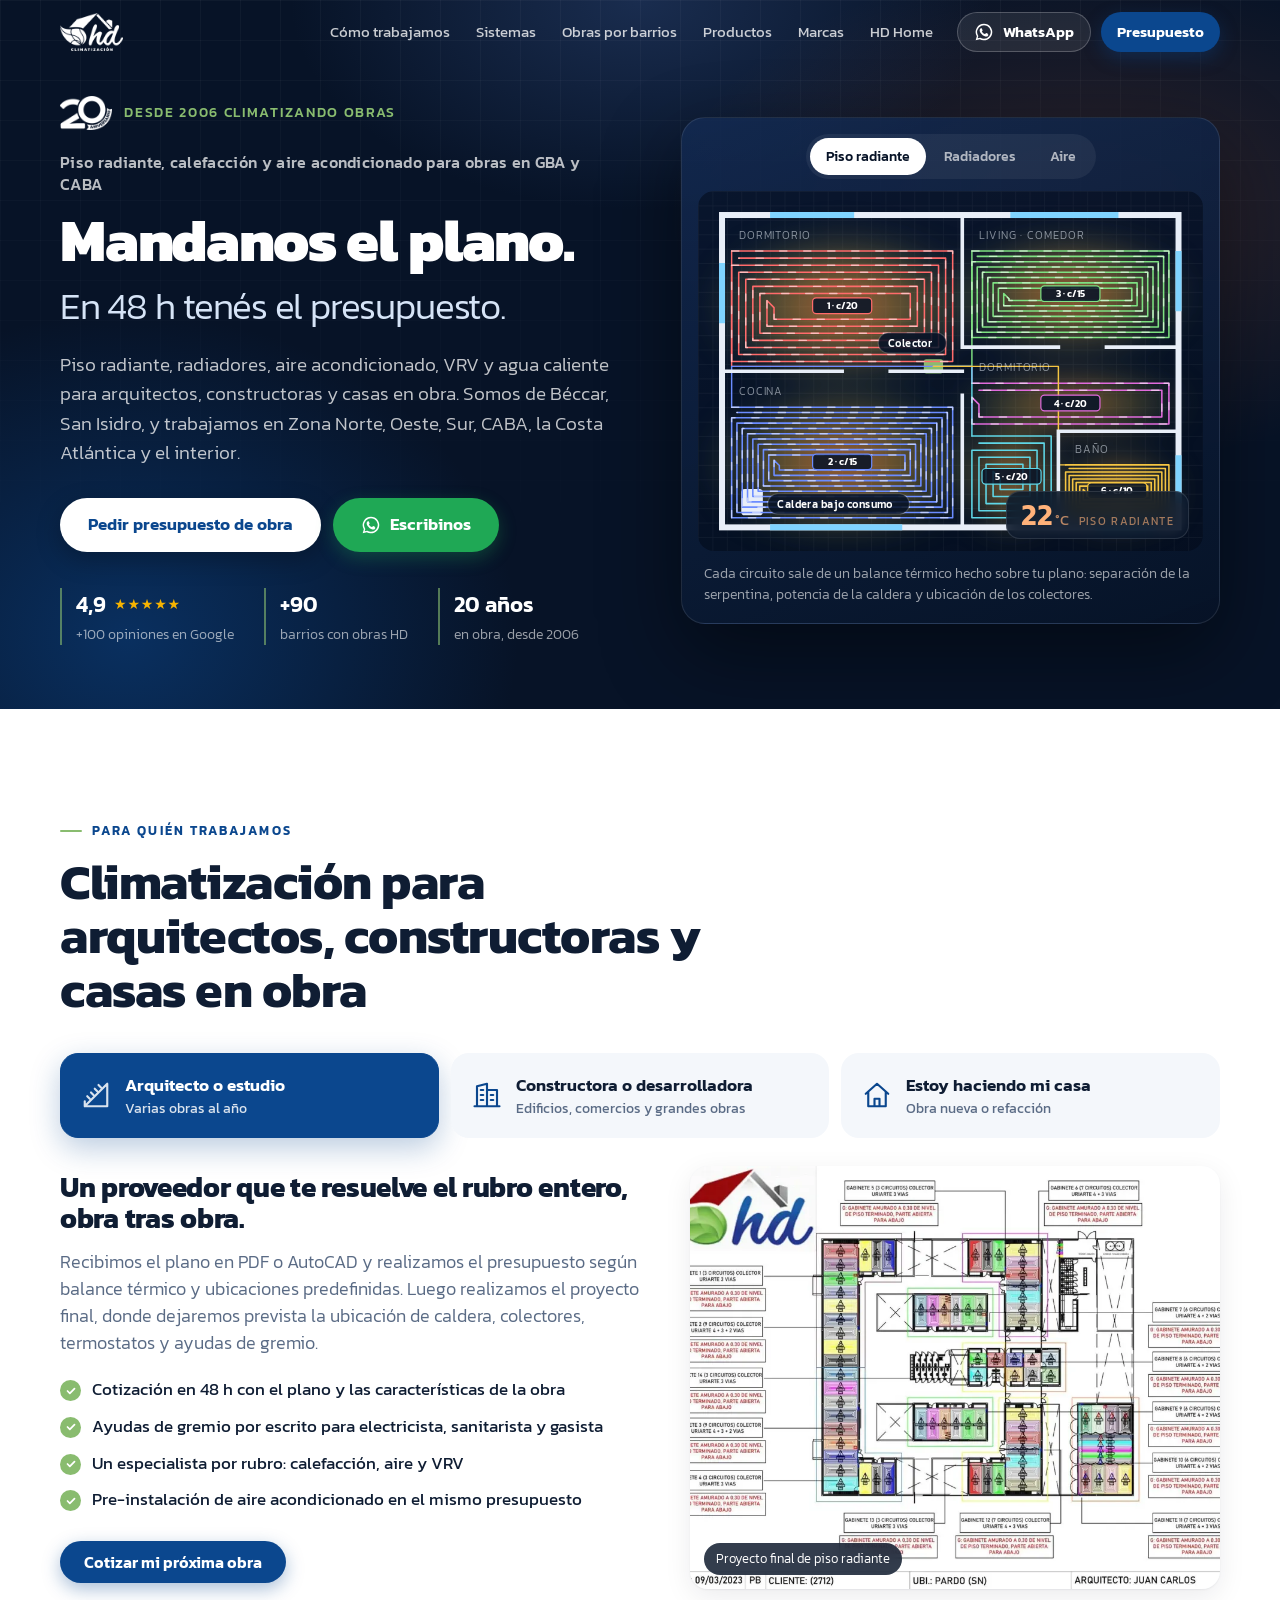
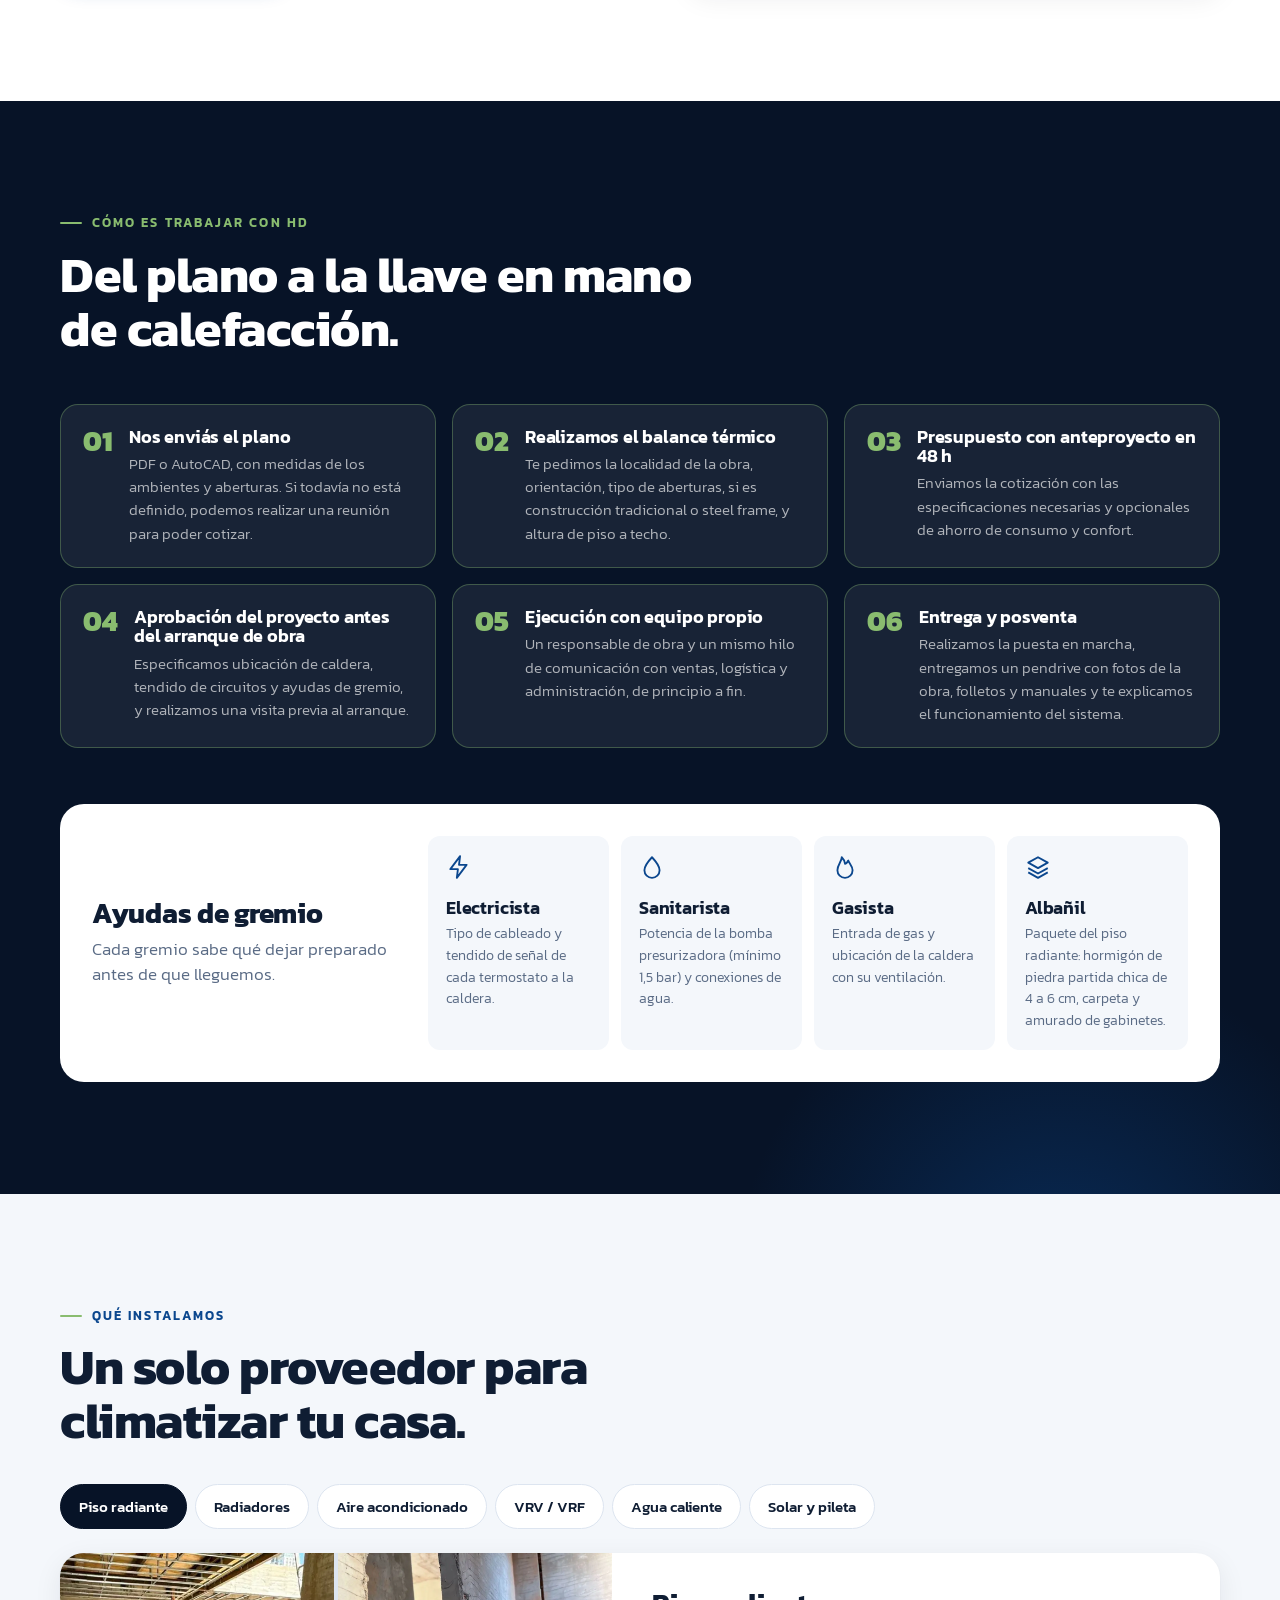
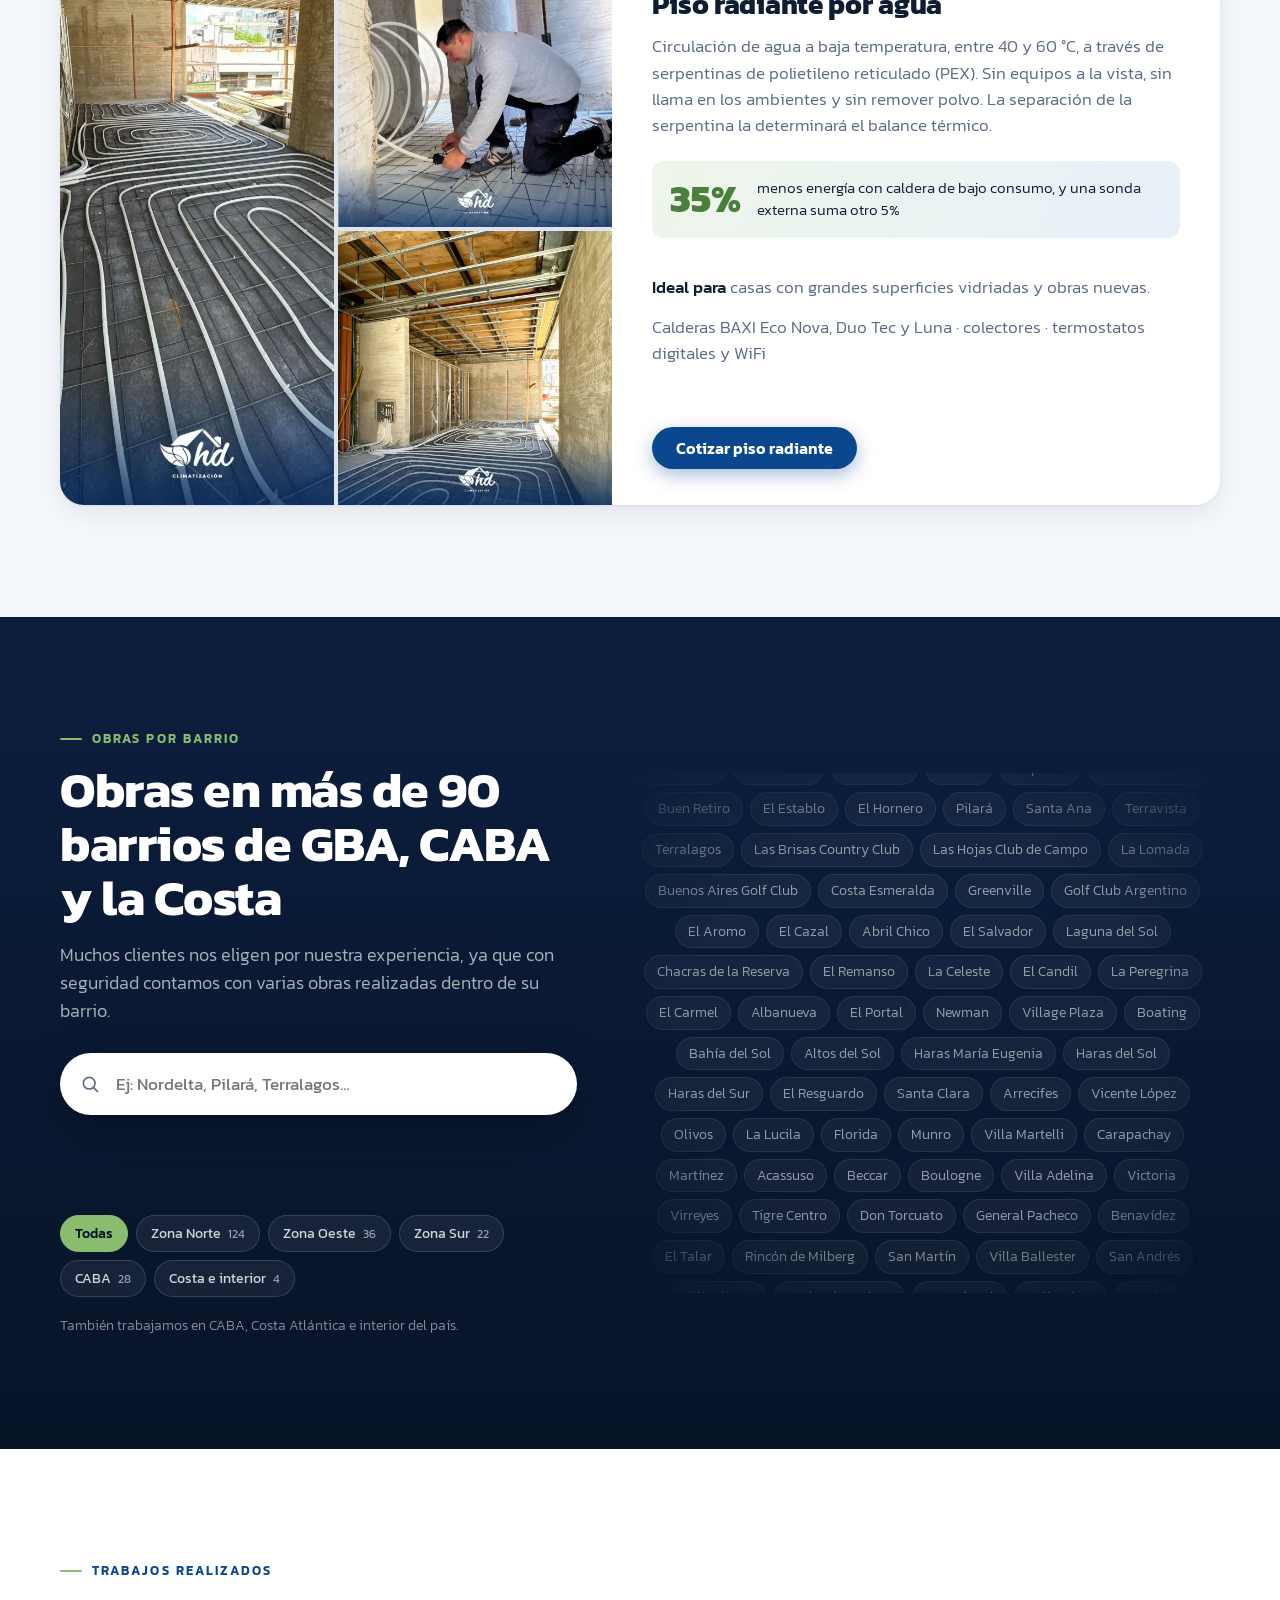
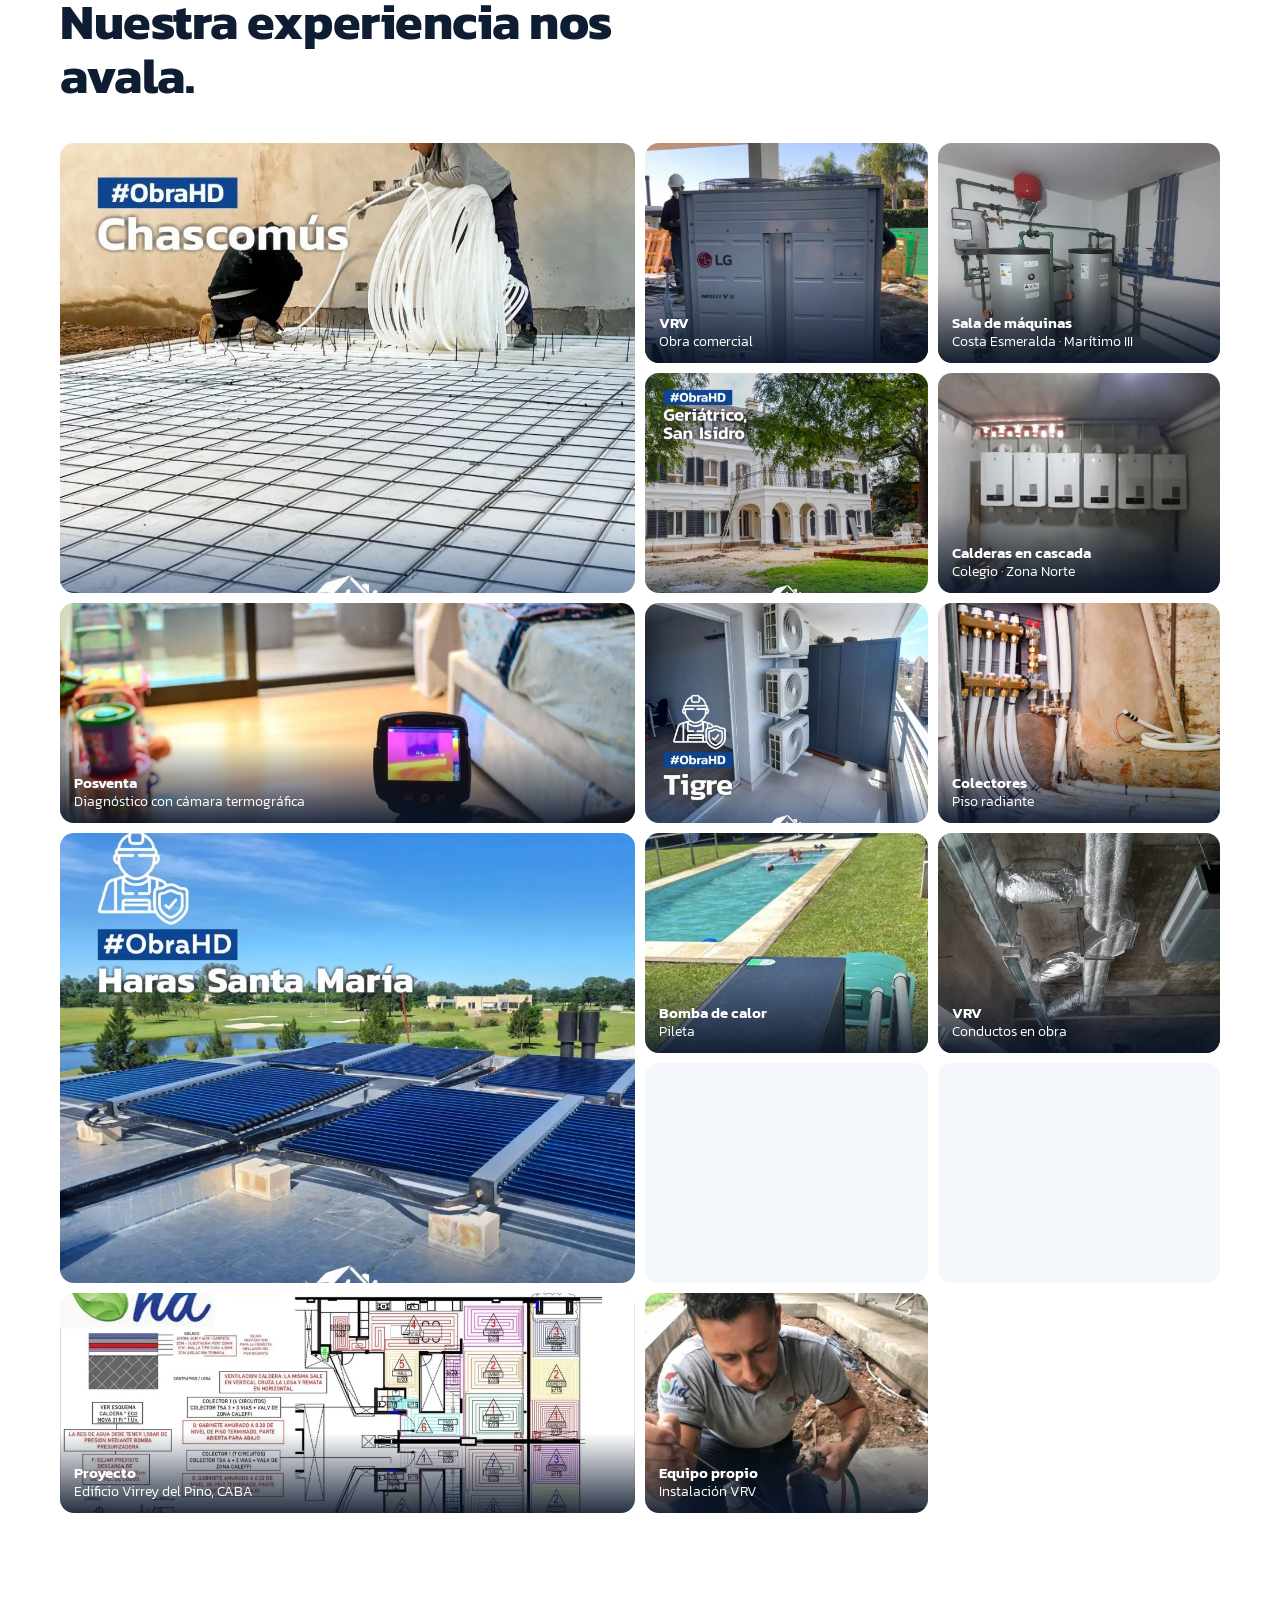
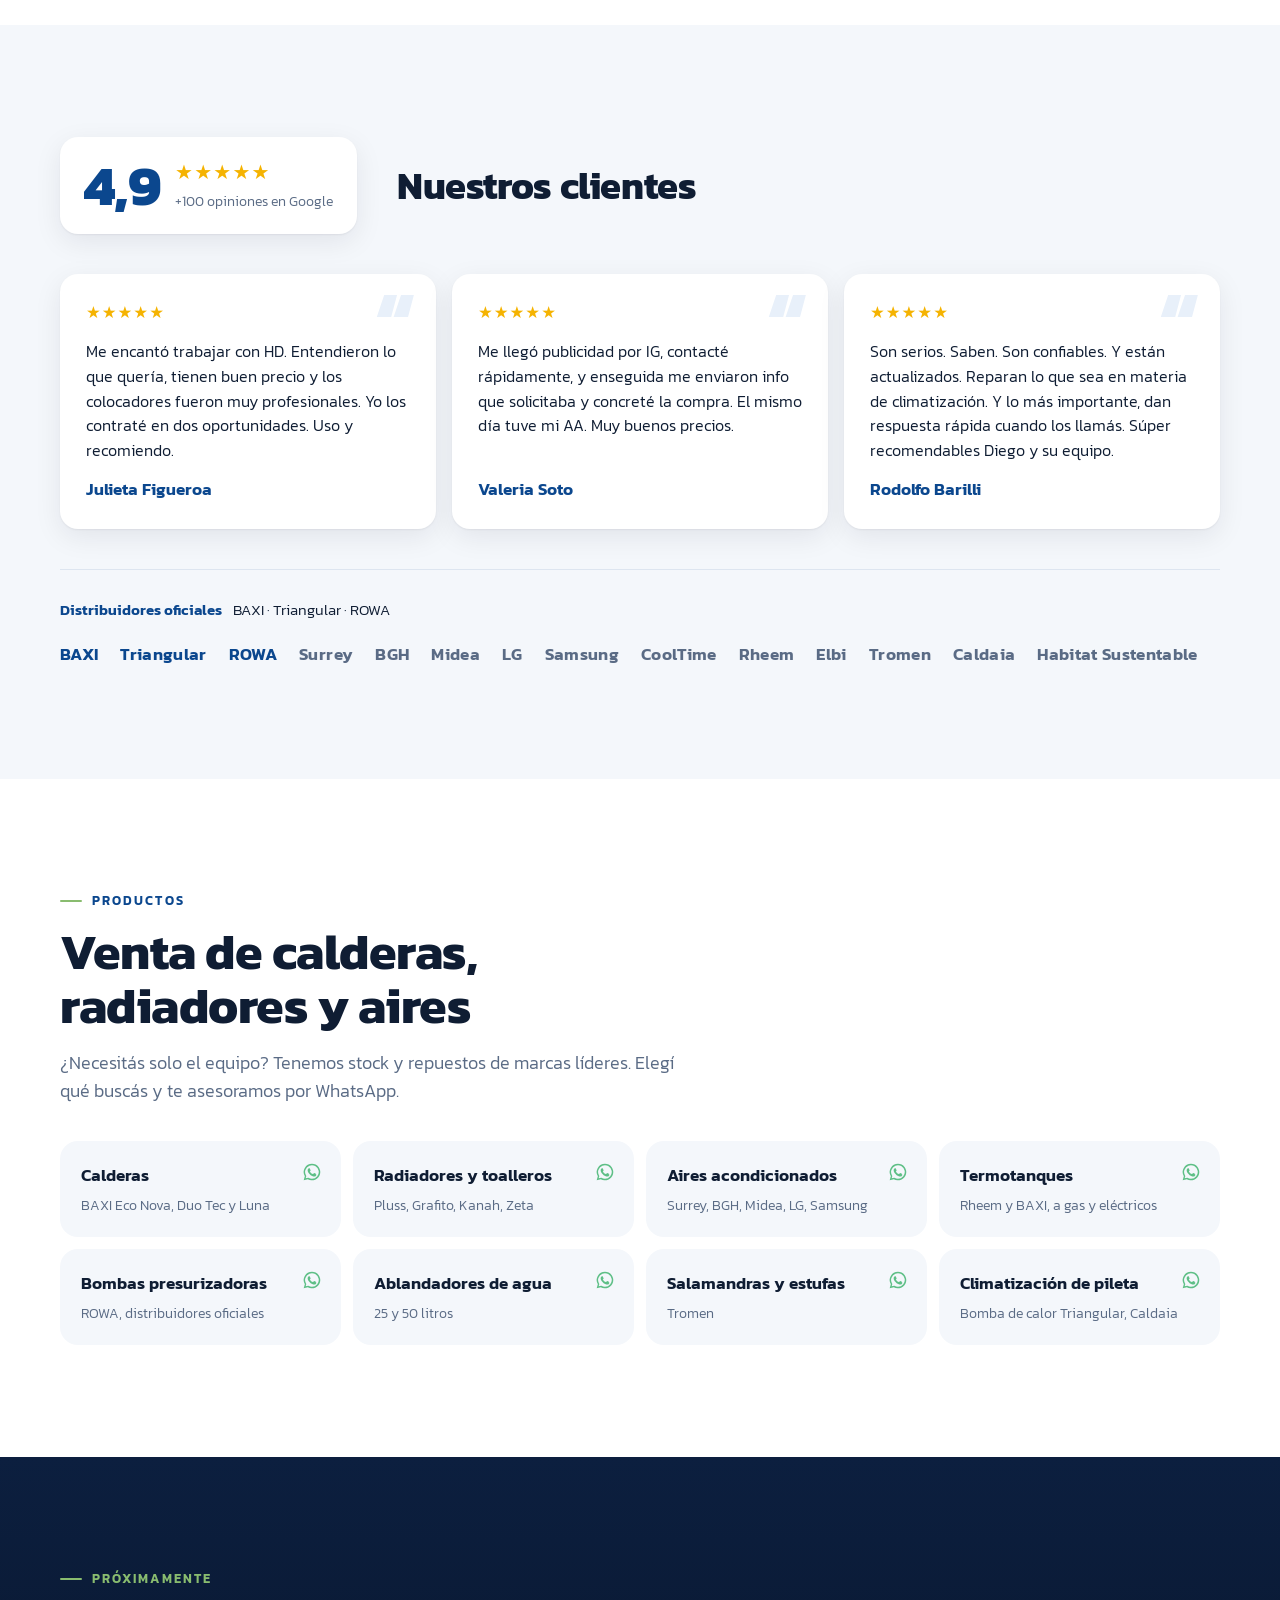
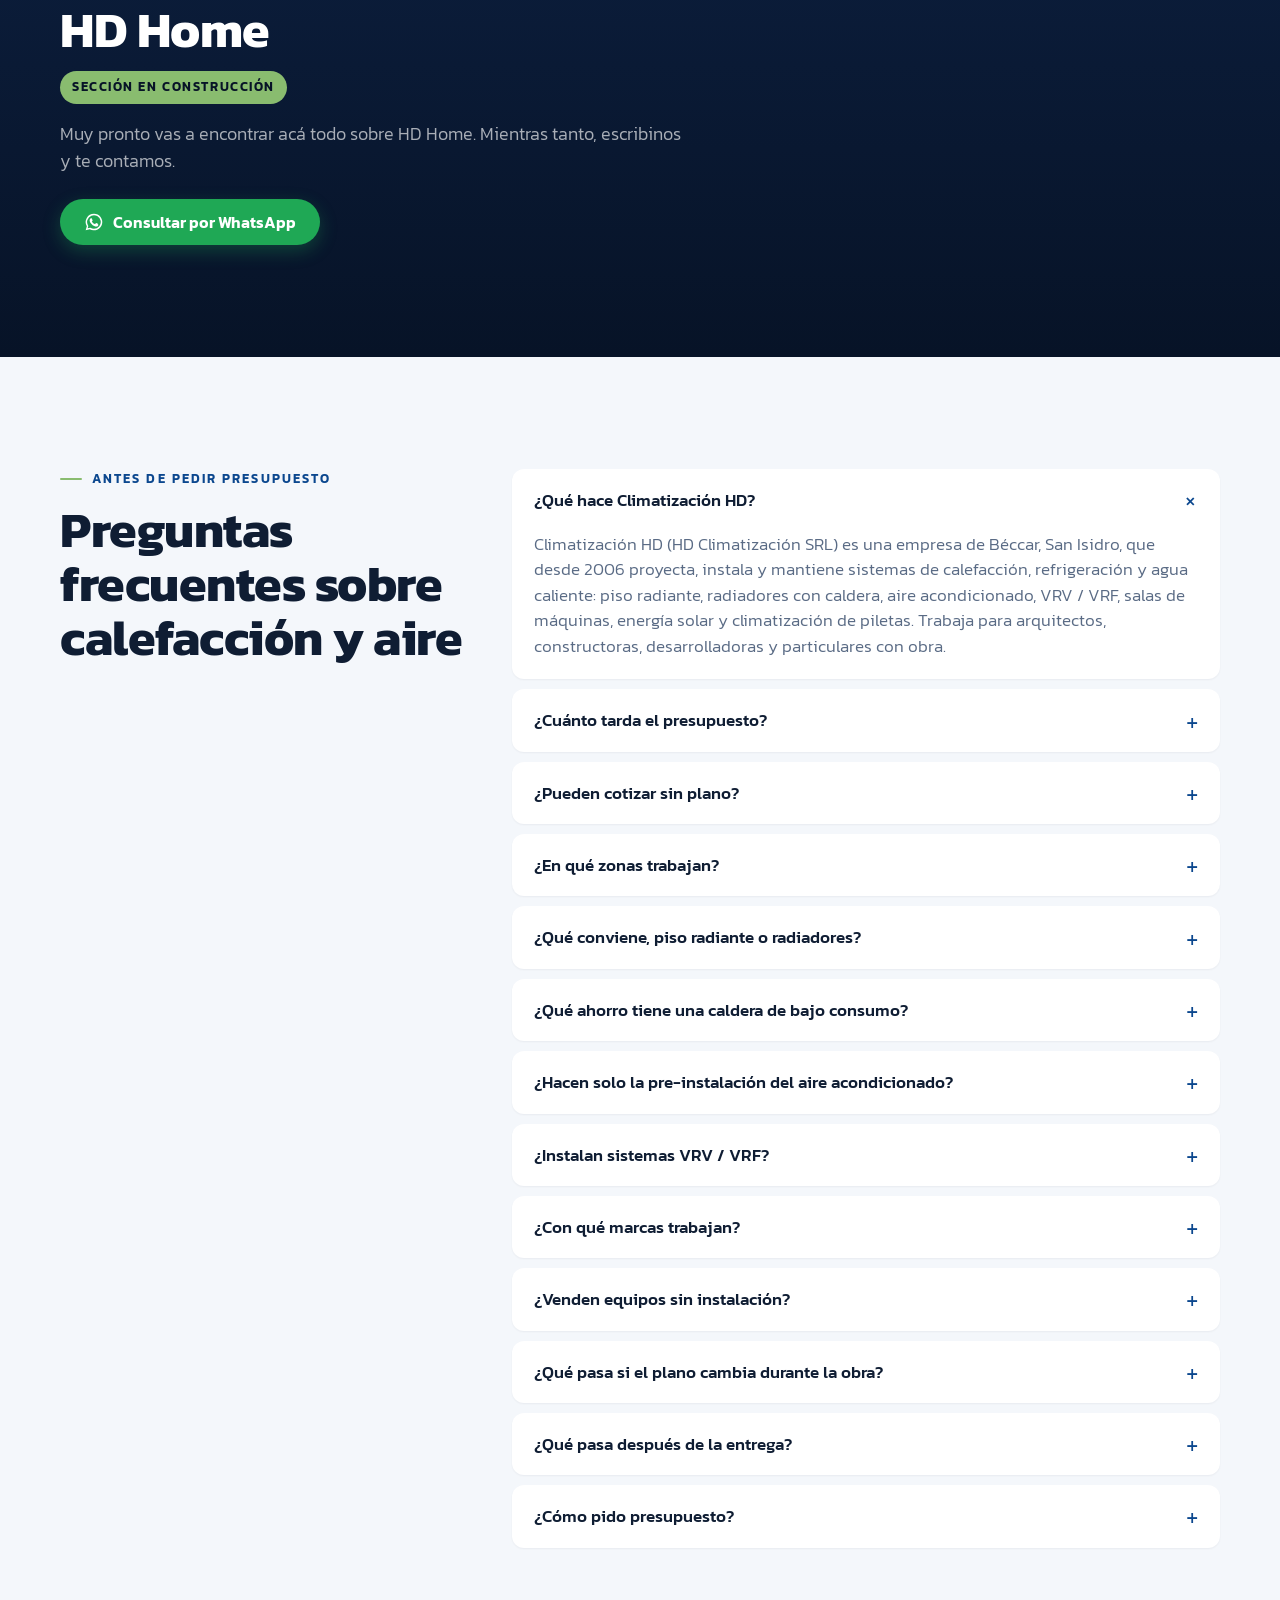
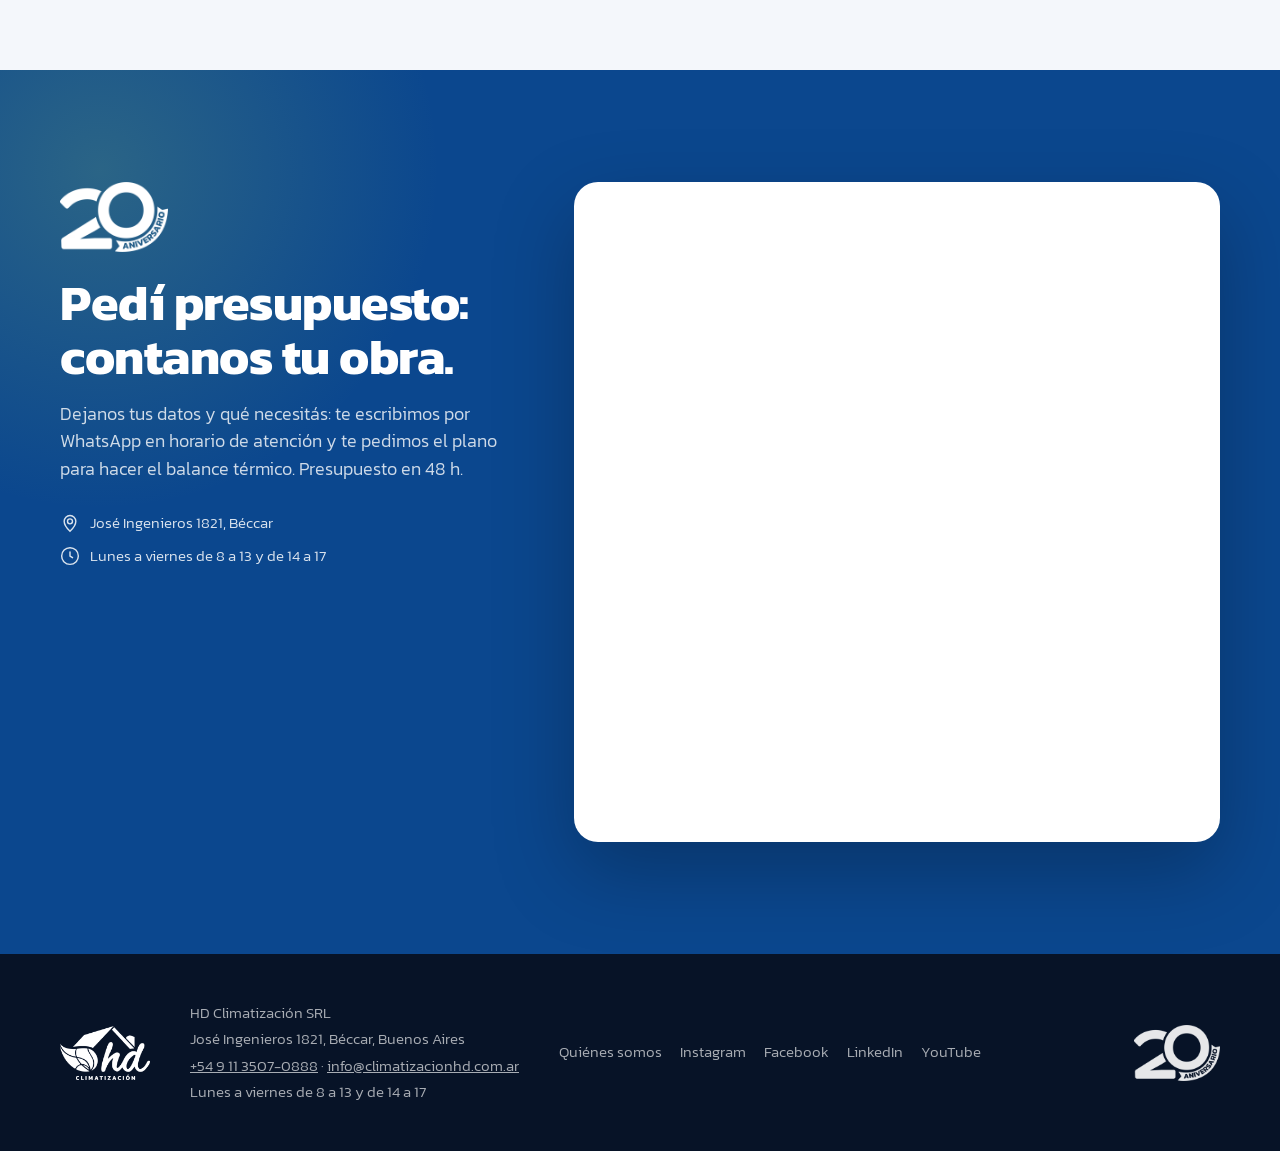
==== commit e0e81e1d: "Tracking Google Ads: GA4 G-SFQTQE2KG9, tracking.js (gclid/UTM al form + BL_GA4.Click_Whatsapp), /men" ====
--- a/index.html
+++ b/index.html
@@ -2,6 +2,14 @@
 <html lang="es-AR">
 <head>
 <meta charset="utf-8">
+<!-- Google Analytics 4 (G-SFQTQE2KG9, vinculada a Google Ads) -->
+<script async src="https://www.googletagmanager.com/gtag/js?id=G-SFQTQE2KG9"></script>
+<script>
+  window.dataLayer = window.dataLayer || [];
+  function gtag(){dataLayer.push(arguments);}
+  gtag('js', new Date());
+  gtag('config', 'G-SFQTQE2KG9');
+</script>
 <meta name="viewport" content="width=device-width, initial-scale=1, viewport-fit=cover">
 <title>Climatización HD | Piso radiante, calefacción y aire en GBA</title>
 <meta name="description" content="Piso radiante, radiadores, aire acondicionado, VRV y agua caliente para obras. Mandanos el plano y en 48 h tenés el presupuesto. 20 años y más de 90 barrios.">
@@ -493,6 +501,7 @@
   <symbol id="i-flecha" viewBox="0 0 24 24"><path fill="none" stroke="currentColor" stroke-width="2" stroke-linecap="round" stroke-linejoin="round" d="M5 12h14m-6-6 6 6-6 6"/></symbol>
 </svg>
 
+<script src="/tracking.js" defer></script>
 <script src="app.js" defer></script>
 </body>
 </html>
